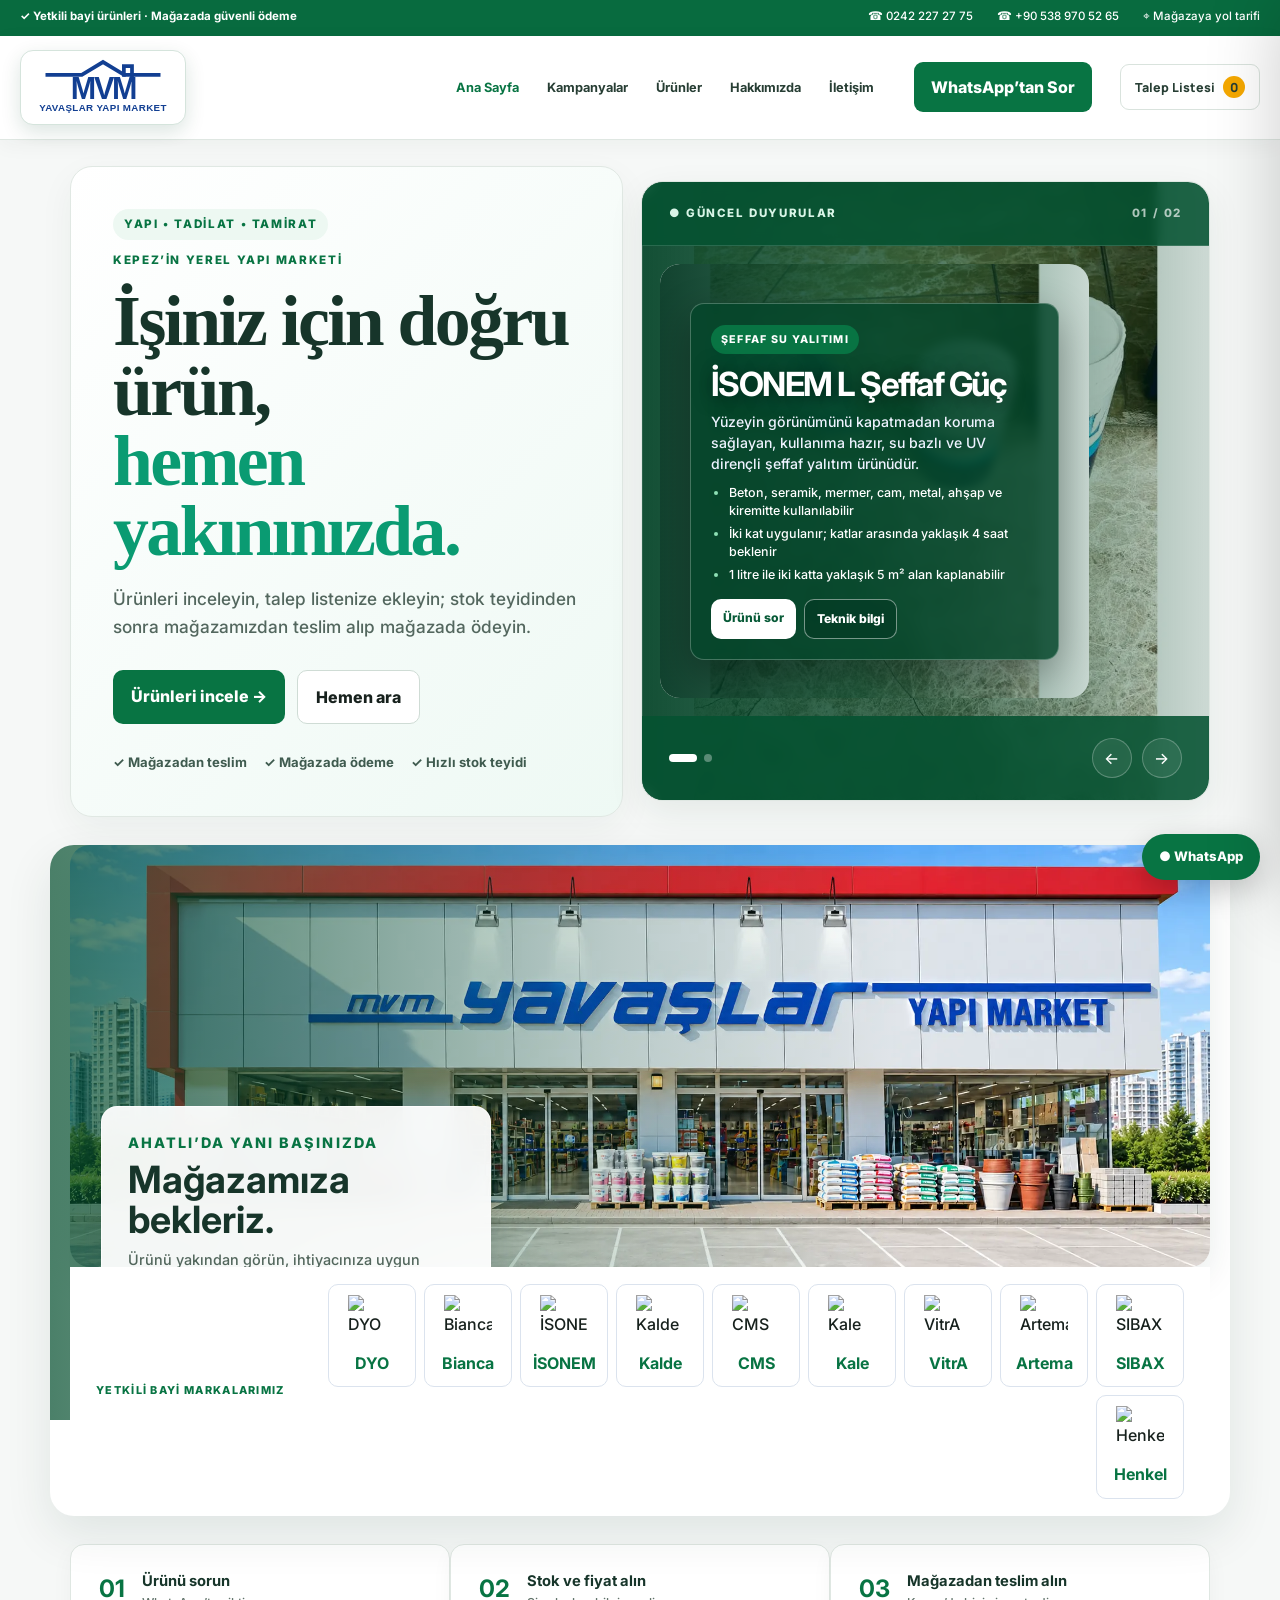
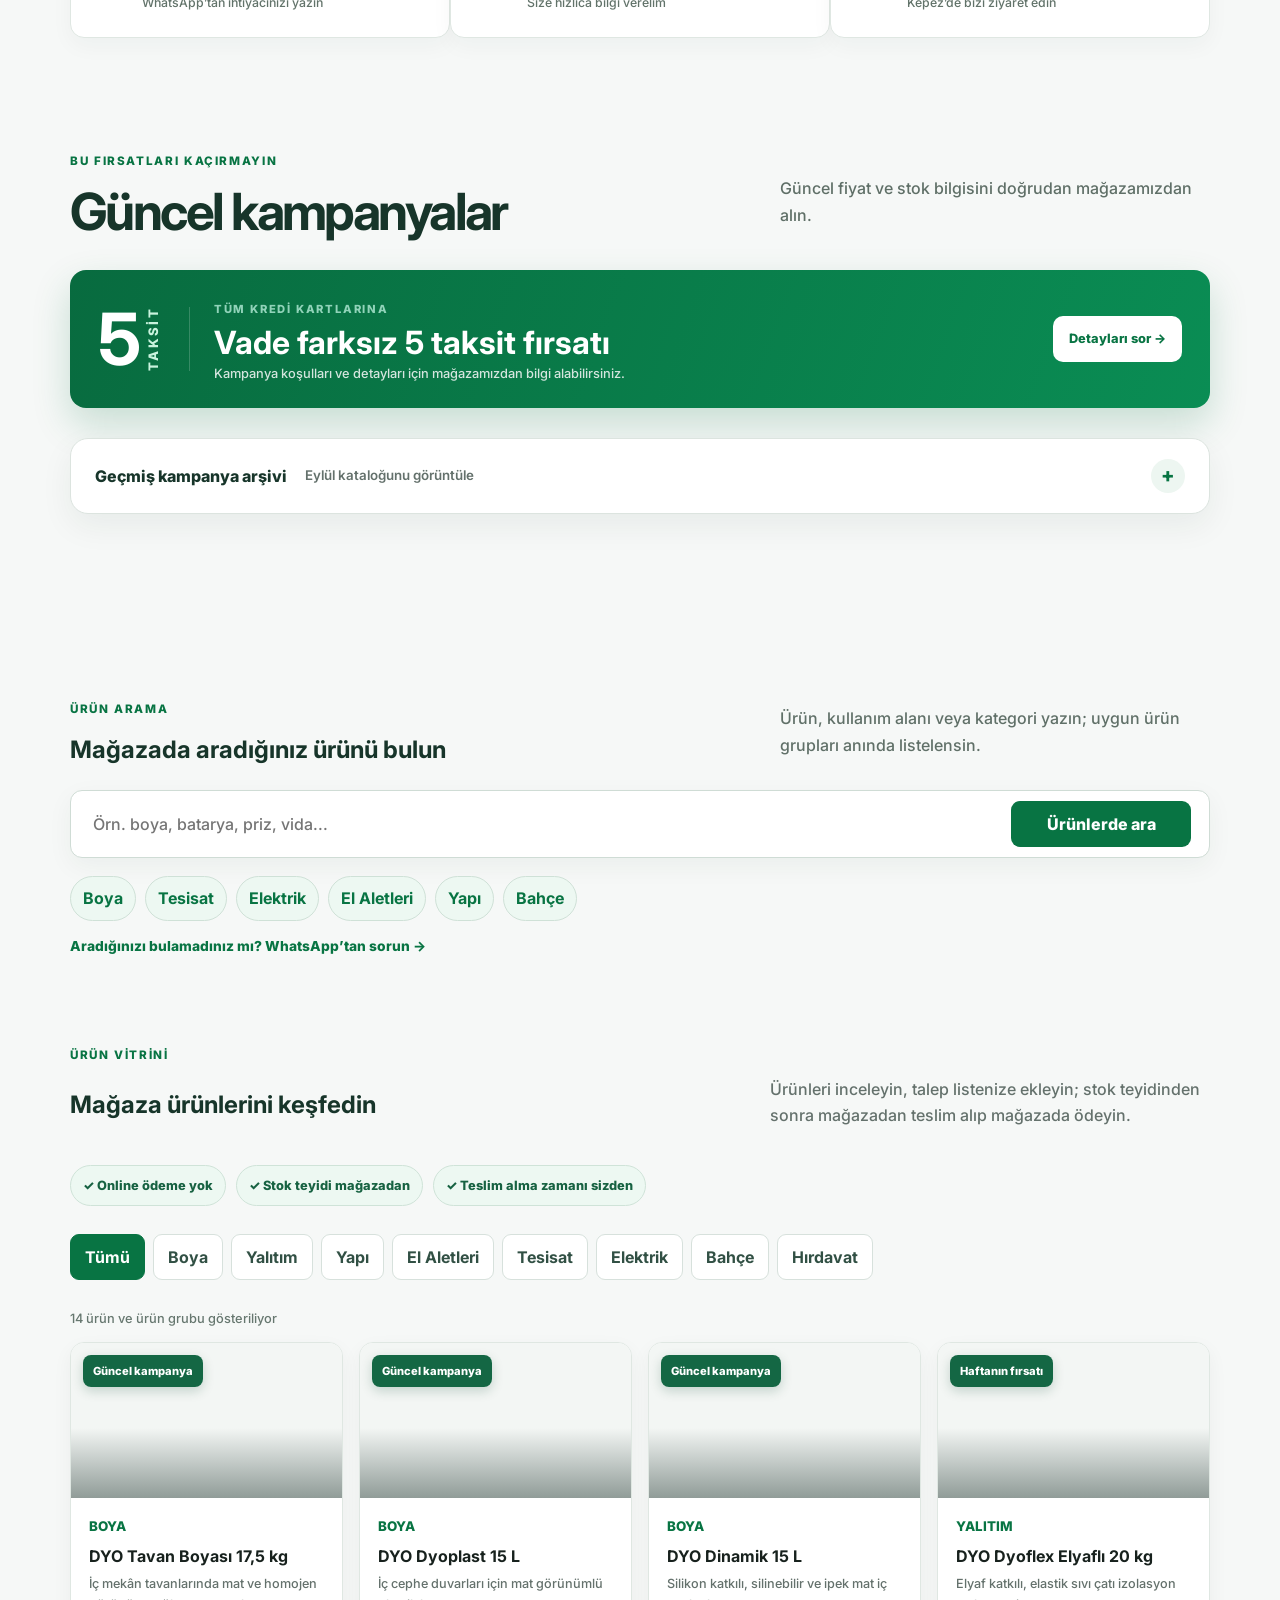
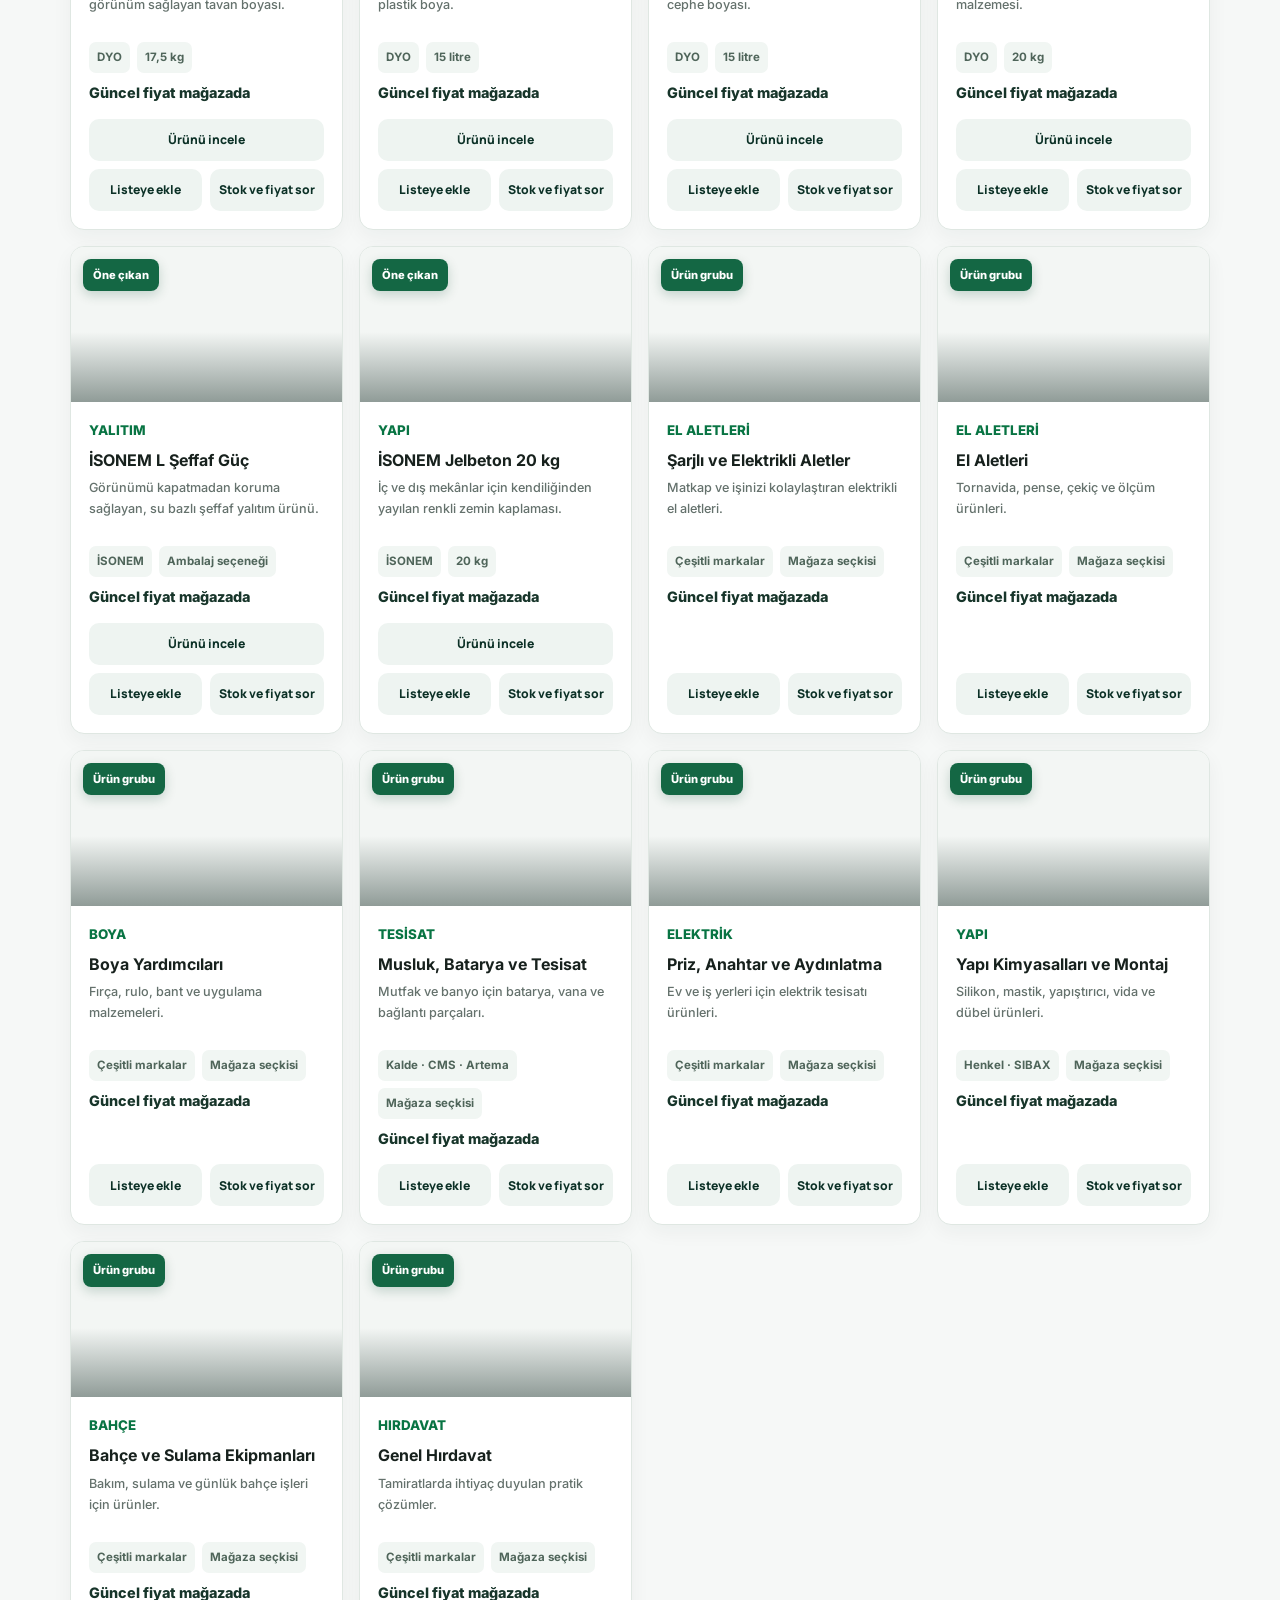
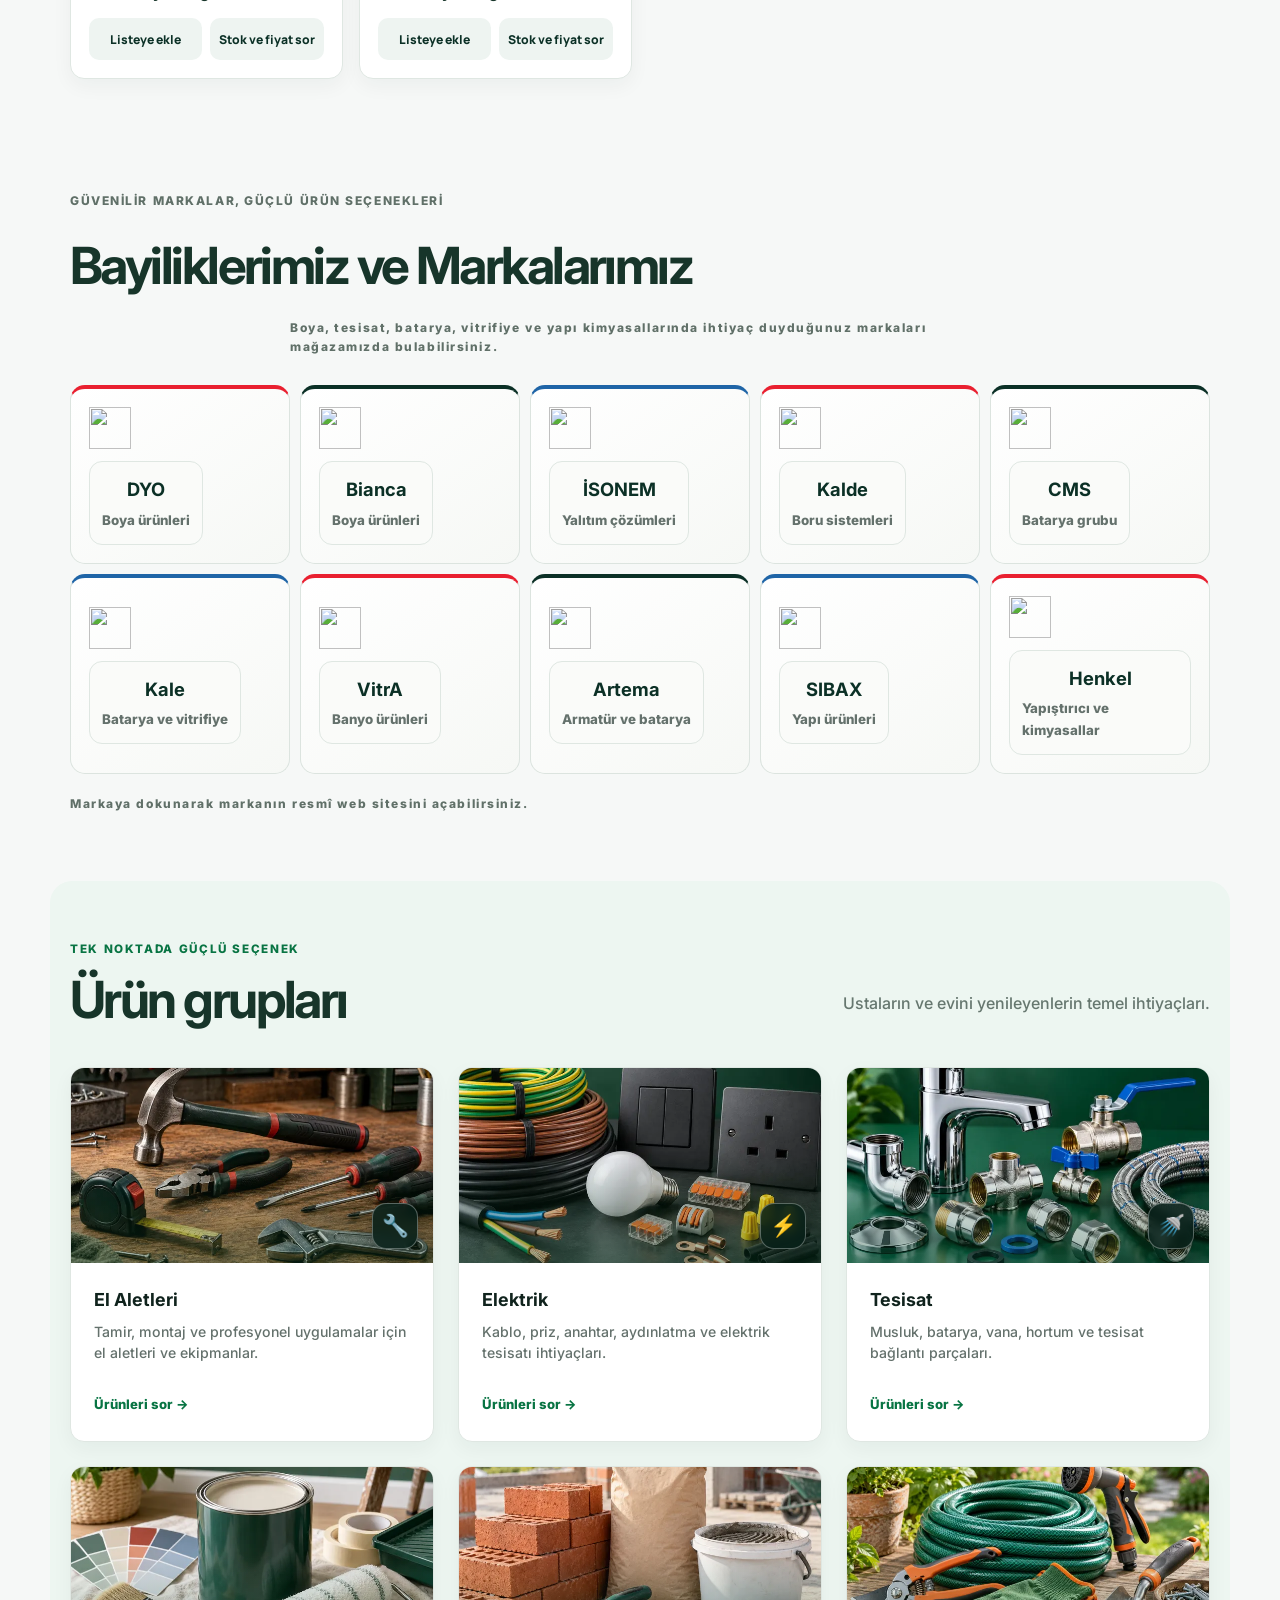
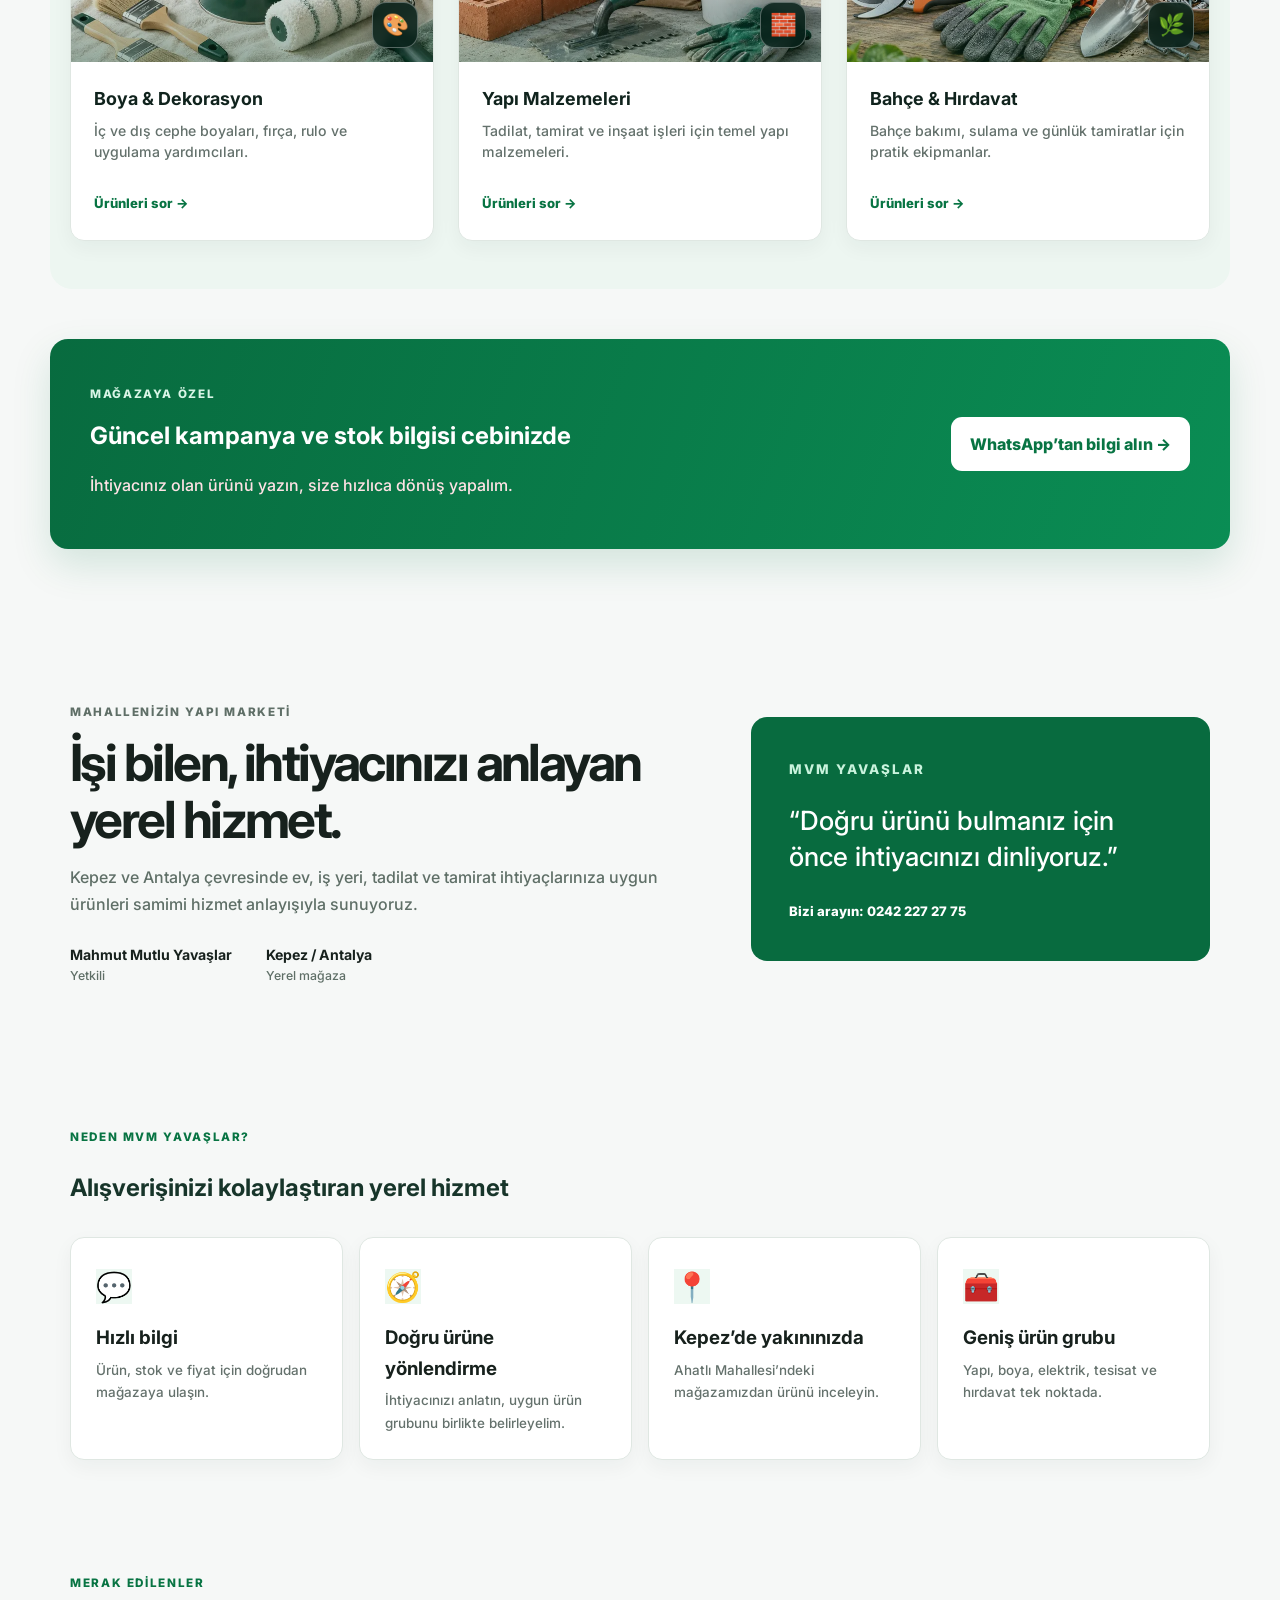
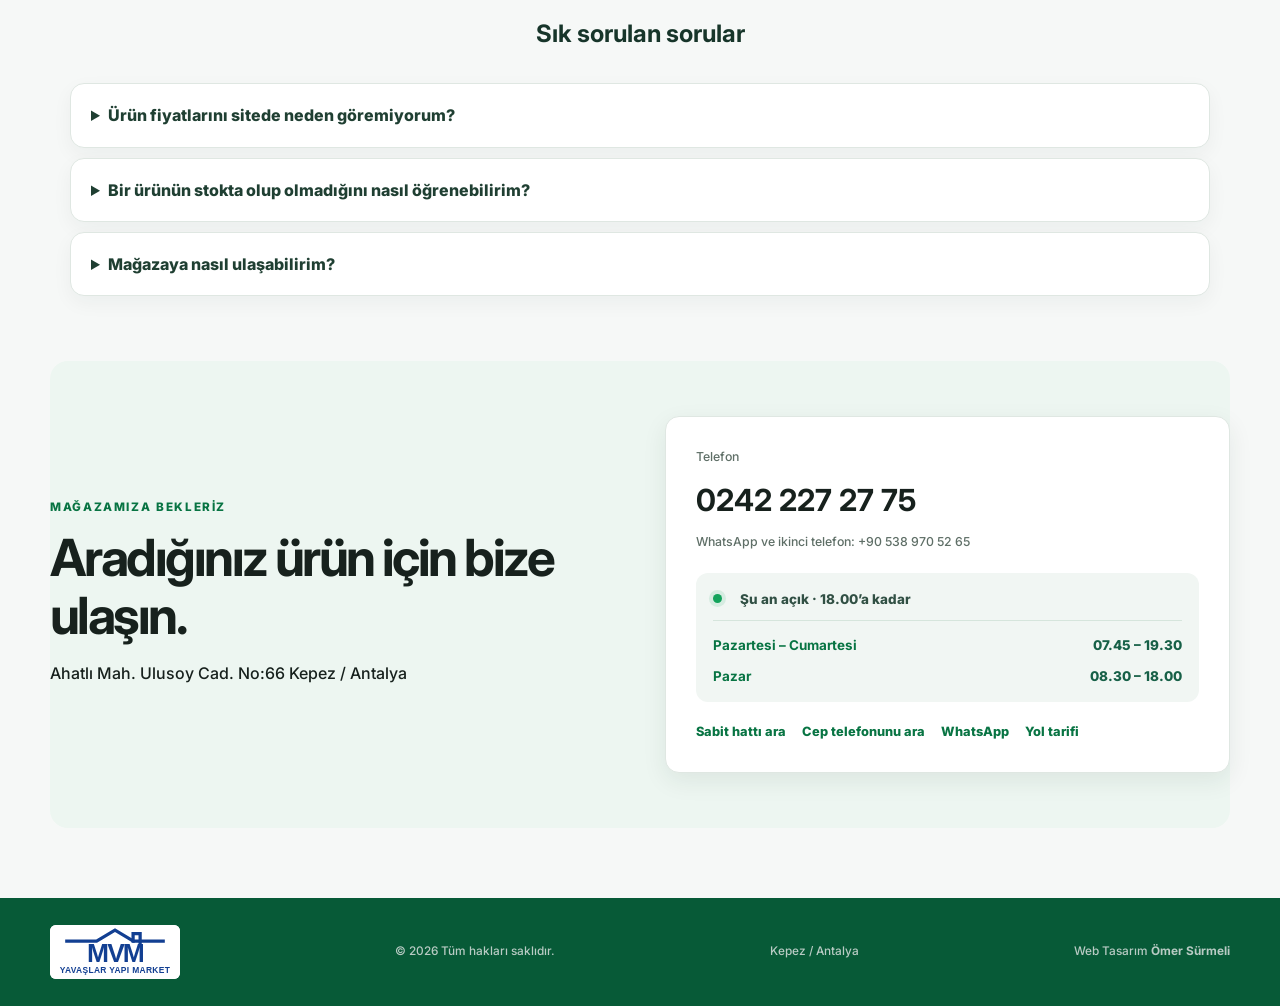
==== index.html @ 80858762 "Logoyu beyaz zemin ve mavi kurumsal renkle yenile" ====
<!doctype html>
<html lang="tr">
<head>
<meta charset="utf-8">
<meta name="viewport" content="width=device-width,initial-scale=1">
<title>MVM Yavaşlar Yapı Market | Kepez Antalya</title>
<meta name="description" content="Kepez ve Ahatlı'da boya, hırdavat, elektrik, tesisat, el aletleri ve yapı malzemeleri. Stok ve fiyat için MVM Yavaşlar Yapı Market'e ulaşın.">
<meta name="robots" content="index,follow,max-image-preview:large">
<meta name="theme-color" content="#0b3026">
<link rel="canonical" href="https://mvmyavaslar.com/">
<link rel="icon" href="assets/mvm-logo-white-blue.svg" type="image/svg+xml">
<meta property="og:type" content="website">
<meta property="og:locale" content="tr_TR">
<meta property="og:site_name" content="MVM Yavaşlar Yapı Market">
<meta property="og:title" content="MVM Yavaşlar Yapı Market | Kepez Antalya">
<meta property="og:description" content="Yapı, tadilat ve tamirat ihtiyaçlarınız için doğru ürün, samimi hizmet ve güncel kampanyalar.">
<meta property="og:url" content="https://mvmyavaslar.com/">
<meta property="og:image" content="https://mvmyavaslar.com/assets/mvm-magaza-cephe.webp">
<meta property="og:image:alt" content="MVM Yavaşlar Yapı Market mağazası">
<meta name="twitter:card" content="summary_large_image">
<meta name="geo.region" content="TR-07">
<meta name="geo.placename" content="Kepez, Antalya">
<link rel="preconnect" href="https://fonts.googleapis.com">
<link rel="preconnect" href="https://fonts.gstatic.com" crossorigin>
<link href="https://fonts.googleapis.com/css2?family=Inter:wght@400;500;600;700;800&family=Manrope:wght@400;500;600;700;800&display=swap" rel="stylesheet">
<link rel="stylesheet" href="style.css?v=20261024-3">
<link rel="stylesheet" href="product-store.css?v=20260909-2">
<link rel="stylesheet" href="store-enhancements.css?v=20260909-4">
<link rel="stylesheet" href="brand-enhancements.css?v=20260909-4">
<link rel="stylesheet" href="site-logo.css?v=20261024-1">
<link rel="stylesheet" href="store-cart.css?v=20260910-1">
<link rel="stylesheet" href="theme-market-green.css?v=20261024-1">
<script type="application/ld+json">{"@context":"https://schema.org","@type":["HomeAndConstructionBusiness","Store"],"@id":"https://mvmyavaslar.com/#business","name":"MVM Yavaşlar Yapı Market","url":"https://mvmyavaslar.com/","logo":"https://mvmyavaslar.com/assets/mvm-logo-white-blue.svg","image":"https://mvmyavaslar.com/assets/mvm-magaza-cephe.webp","priceRange":"₺₺","telephone":["+902422272775","+905389705265"],"contactPoint":[{"@type":"ContactPoint","telephone":"+902422272775","contactType":"customer service"},{"@type":"ContactPoint","telephone":"+905389705265","contactType":"WhatsApp"}],"address":{"@type":"PostalAddress","streetAddress":"Ahatlı Mah. Ulusoy Cad. No:66","addressLocality":"Kepez","postalCode":"07090","addressRegion":"Antalya","addressCountry":"TR"},"areaServed":{"@type":"City","name":"Antalya"},"hasMap":"https://www.google.com/maps/search/?api=1&query=Ahatl%C4%B1+Mah.+Ulusoy+Cad.+No%3A66+Kepez+Antalya","sameAs":["https://www.facebook.com/mvm.yavaslar/","https://www.instagram.com/mvmyavaslaryapimarket/"],"openingHoursSpecification":[{"@type":"OpeningHoursSpecification","dayOfWeek":["Monday","Tuesday","Wednesday","Thursday","Friday","Saturday"],"opens":"07:45","closes":"19:30"},{"@type":"OpeningHoursSpecification","dayOfWeek":"Sunday","opens":"08:30","closes":"18:00"}]}</script>
</head>
<body>
<a class="skip" href="#icerik">İçeriğe geç</a>
<div class="topbar">
<span>Kepez’in güvenilir yapı marketi</span>
<div>
<a href="tel:+902422272775">☎ 0242 227 27 75</a><a href="tel:+905389705265">☎ +90 538 970 52 65</a>
<a href="https://www.google.com/maps/search/?api=1&amp;query=Ahatl%C4%B1+Mah.+Ulusoy+Cad.+No%3A66+Kepez+Antalya" target="_blank" rel="noopener">⌖ Mağazaya yol tarifi</a>
</div>
</div>
<header>
<a class="brand" href="#anasayfa" aria-label="MVM Yavaşlar ana sayfa">
<img src="assets/mvm-logo-white-blue.svg" alt="MVM Yavaşlar Yapı Market logosu">
<span>
<b>MVM Yavaşlar</b>
<small>YAPI MARKET</small>
</span>
</a>
<button class="menu" aria-expanded="false" aria-controls="nav">Menü</button>
<nav id="nav" aria-label="Ana menü">
<a href="#anasayfa">Ana Sayfa</a>
<a href="#kampanyalar">Kampanyalar</a>
<a href="#urun-vitrini">Ürünler</a>
<a href="#hakkimizda">Hakkımızda</a>
<a href="#iletisim">İletişim</a>
</nav>
<a class="header-cta" href="https://wa.me/905389705265" target="_blank" rel="noopener">WhatsApp’tan Sor</a>
</header>
<main id="icerik">
<section class="hero" id="anasayfa">
<div>
<span class="pill">Yapı • Tadilat • Tamirat</span>
<p class="eyebrow">Kepez’in yerel yapı marketi</p>
<h1>İşiniz için doğru ürün, <em>hemen yakınınızda.</em>
</h1>
<p class="lead">Ürünleri inceleyin, talep listenize ekleyin; stok teyidinden sonra mağazamızdan teslim alıp mağazada ödeyin.</p>
<div class="actions">
<a class="primary" href="#urun-vitrini">Ürünleri incele →</a>
<a class="secondary" href="tel:+902422272775">Hemen ara</a>
</div>
<div class="points">
<span>✓ Mağazadan teslim</span>
<span>✓ Mağazada ödeme</span>
<span>✓ Hızlı stok teyidi</span>
</div>
</div>
<aside class="board" aria-label="Güncel duyurular">
<div class="board-head">
<span>● GÜNCEL DUYURULAR</span>
<span class="counter">01 / 03</span>
</div>
<div class="stage">
<article class="slide announcement-slide active" data-end-date="2026-10-31" style="--slide-bg:url('assets/dyo-boyadikca-kazan-2026-hq.jpg');--bg-pos:62% center">
<div class="campaign-slide-copy">
<span class="tag red">1 EYLÜL – 31 EKİM 2026</span>
<h2>DYO ile Boyadıkça Kazan</h2>
<p>12 litre ve üzeri plastik DYO ambalaj kapağınızı mağazamıza getirerek kampanyaya katılın.</p>
<ul class="notice-facts"><li>Her uygun kapak için 50 TL kazanma hakkı</li><li>Kapaktaki şifreyle BMW iX1 çekilişine katılım</li><li>Her 5.000 puana bir çekiliş hakkı</li></ul>
<div class="notice-actions"><a href="https://wa.me/905389705265?text=Merhaba%2C%20DYO%20Boyad%C4%B1k%C3%A7a%20Kazan%20kampanyas%C4%B1%20hakk%C4%B1nda%20bilgi%20almak%20istiyorum." target="_blank" rel="noopener">Kampanyayı sor</a><a class="ghost-action" href="assets/dyo-boyadikca-kazan-2026-hq.jpg" target="_blank" rel="noopener">Afişi büyüt</a></div>
</div>
</article>
<article class="slide announcement-slide" style="--slide-bg:url('assets/isonem-l-seffaf-guc.webp');--bg-pos:center">
<div class="campaign-slide-copy">
<span class="tag blue">ŞEFFAF SU YALITIMI</span>
<h2>İSONEM L Şeffaf Güç</h2>
<p>Yüzeyin görünümünü kapatmadan koruma sağlayan, kullanıma hazır, su bazlı ve UV dirençli şeffaf yalıtım ürünüdür.</p>
<ul class="notice-facts"><li>Beton, seramik, mermer, cam, metal, ahşap ve kiremitte kullanılabilir</li><li>İki kat uygulanır; katlar arasında yaklaşık 4 saat beklenir</li><li>1 litre ile iki katta yaklaşık 5 m² alan kaplanabilir</li></ul>
<div class="notice-actions"><a href="https://wa.me/905389705265?text=Merhaba%2C%20%C4%B0SONEM%20L%20%C5%9Eeffaf%20G%C3%BC%C3%A7%20hakk%C4%B1nda%20bilgi%20almak%20istiyorum." target="_blank" rel="noopener">Ürünü sor</a><a class="ghost-action" href="https://isonem.com.tr/tum-urunler/su-yalitim-urunleri/l-seffaf-guc" target="_blank" rel="noopener">Teknik bilgi</a></div>
</div>
</article>
<article class="slide announcement-slide" style="--slide-bg:url('assets/isonem-jelbeton.webp');--bg-pos:center">
<div class="campaign-slide-copy">
<span class="tag green">RENKLİ ZEMİN KAPLAMASI</span>
<h2>İSONEM Jelbeton</h2>
<p>İç ve dış mekânlarda kullanılan; kendiliğinden yayılan, UV dayanımlı, çimento esaslı renkli veya beton görünümlü zemin kaplamasıdır.</p>
<ul class="notice-facts"><li>Beton, seramik, mermer ile eski ve yeni zeminlere uygulanabilir</li><li>1–10 mm kalınlıkta; orta ve yoğun yaya trafiğine uygun</li><li>20 kg torba, zemine ve kalınlığa göre yaklaşık 5–10 m² kaplar</li></ul>
<div class="notice-actions"><a href="https://wa.me/905389705265?text=Merhaba%2C%20%C4%B0SONEM%20Jelbeton%20hakk%C4%B1nda%20bilgi%20almak%20istiyorum." target="_blank" rel="noopener">Ürünü sor</a><a class="ghost-action" href="https://isonem.com.tr/tum-urunler/zemin-kaplamalari/jelbeton" target="_blank" rel="noopener">Teknik bilgi</a></div>
</div>
</article>
</div>
<div class="board-foot">
<div class="dots">
<button class="active" aria-label="1. duyuru">
</button>
<button aria-label="2. duyuru">
</button>
<button aria-label="3. duyuru">
</button>
</div>
<div>
<button class="prev" aria-label="Önceki">←</button>
<button class="next" aria-label="Sonraki">→</button>
</div>
</div>
</aside>
</section>
<section class="storefront" aria-labelledby="magaza-baslik">
<img src="assets/mvm-magaza-cephe.webp" alt="MVM Yavaşlar Yapı Market mağazasının dış cephe görünümü" width="2061" height="763" fetchpriority="high">
<div class="storefront-card">
<p class="eyebrow">Ahatlı’da yanı başınızda</p>
<h2 id="magaza-baslik">Mağazamıza bekleriz.</h2>
<p>Ürünü yakından görün, ihtiyacınıza uygun seçeneği birlikte belirleyelim.</p>
<a href="https://www.google.com/maps/search/?api=1&amp;query=Ahatl%C4%B1+Mah.+Ulusoy+Cad.+No%3A66+Kepez+Antalya" target="_blank" rel="noopener">Yol tarifi al →</a>
</div>
<div class="dealer-strip" aria-label="Bayisi olduğumuz markalar">
<span>Yetkili bayi markalarımız</span>
<div><a href="https://www.dyo.com.tr/" target="_blank" rel="noopener" aria-label="DYO resmî web sitesi"><img src="https://www.google.com/s2/favicons?domain=dyo.com.tr&amp;sz=128" alt="DYO logosu" width="48" height="48" loading="lazy"><b>DYO</b></a><a href="https://www.bianca.com.tr/" target="_blank" rel="noopener" aria-label="Bianca resmî web sitesi"><img src="https://www.google.com/s2/favicons?domain=bianca.com.tr&amp;sz=128" alt="Bianca logosu" width="48" height="48" loading="lazy"><b>Bianca</b></a><a href="https://isonem.com.tr/" target="_blank" rel="noopener" aria-label="İSONEM resmî web sitesi"><img src="https://www.google.com/s2/favicons?domain=isonem.com.tr&amp;sz=128" alt="İSONEM logosu" width="48" height="48" loading="lazy"><b>İSONEM</b></a><a href="https://kalde.com/" target="_blank" rel="noopener" aria-label="Kalde resmî web sitesi"><img src="https://www.google.com/s2/favicons?domain=kalde.com&amp;sz=128" alt="Kalde logosu" width="48" height="48" loading="lazy"><b>Kalde</b></a><a href="https://www.curkuslar.com.tr/" target="_blank" rel="noopener" aria-label="CMS resmî web sitesi"><img src="https://www.google.com/s2/favicons?domain=curkuslar.com.tr&amp;sz=128" alt="CMS logosu" width="48" height="48" loading="lazy"><b>CMS</b></a><a href="https://www.kale.com.tr/" target="_blank" rel="noopener" aria-label="Kale resmî web sitesi"><img src="https://www.google.com/s2/favicons?domain=kale.com.tr&amp;sz=128" alt="Kale logosu" width="48" height="48" loading="lazy"><b>Kale</b></a><a href="https://www.vitra.com.tr/" target="_blank" rel="noopener" aria-label="VitrA resmî web sitesi"><img src="https://www.google.com/s2/favicons?domain=vitra.com.tr&amp;sz=128" alt="VitrA logosu" width="48" height="48" loading="lazy"><b>VitrA</b></a><a href="https://www.artema.com.tr/" target="_blank" rel="noopener" aria-label="Artema resmî web sitesi"><img src="https://www.google.com/s2/favicons?domain=artema.com.tr&amp;sz=128" alt="Artema logosu" width="48" height="48" loading="lazy"><b>Artema</b></a><a href="https://www.sibakimya.com.tr/" target="_blank" rel="noopener" aria-label="SIBAX resmî web sitesi"><img src="https://www.google.com/s2/favicons?domain=sibakimya.com.tr&amp;sz=128" alt="SIBAX logosu" width="48" height="48" loading="lazy"><b>SIBAX</b></a><a href="https://www.henkel-adhesives.com/tr/tr.html" target="_blank" rel="noopener" aria-label="Henkel resmî web sitesi"><img src="https://www.google.com/s2/favicons?domain=henkel-adhesives.com&amp;sz=128" alt="Henkel logosu" width="48" height="48" loading="lazy"><b>Henkel</b></a></div>
</div>
</section>
<section class="steps">
<article>
<strong>01</strong>
<span>
<b>Ürünü sorun</b>WhatsApp’tan ihtiyacınızı yazın</span>
</article>
<article>
<strong>02</strong>
<span>
<b>Stok ve fiyat alın</b>Size hızlıca bilgi verelim</span>
</article>
<article>
<strong>03</strong>
<span>
<b>Mağazadan teslim alın</b>Kepez’de bizi ziyaret edin</span>
</article>
</section>
<section class="section" id="kampanyalar">
<div class="heading">
<div>
<p class="eyebrow">Bu fırsatları kaçırmayın</p>
<h2>Güncel kampanyalar</h2>
</div>
<p>Güncel fiyat ve stok bilgisini doğrudan mağazamızdan alın.</p>
</div>
<aside class="installment-offer" aria-label="Vade farksız taksit kampanyası">
<div class="installment-number"><strong>5</strong><span>TAKSİT</span></div>
<div class="installment-copy"><span>TÜM KREDİ KARTLARINA</span><h3>Vade farksız 5 taksit fırsatı</h3><p>Kampanya koşulları ve detayları için mağazamızdan bilgi alabilirsiniz.</p></div>
<a href="https://wa.me/905389705265?text=Merhaba%2C%20vade%20farks%C4%B1z%205%20taksit%20kampanyas%C4%B1%20hakk%C4%B1nda%20bilgi%20almak%20istiyorum." target="_blank" rel="noopener">Detayları sor →</a>
</aside>
<details class="campaign-archive">
<summary><span>Geçmiş kampanya arşivi</span><small>Eylül kataloğunu görüntüle</small></summary>
<div class="campaign-archive-body">
<p class="archive-warning"><strong>Bilgilendirme:</strong> Bu katalogdaki fiyatların geçerlilik süresi sona ermiştir. Güncel fiyat ve stok için mağazamıza ulaşabilirsiniz.</p>
<section class="september-campaigns" aria-labelledby="eylul-kampanyalari-baslik">
<div class="september-campaigns-head">
<div><span>13–30 Eylül · Süresi doldu</span><h3 id="eylul-kampanyalari-baslik">Eylül kampanya arşivi</h3></div>
<p>Afişler geçmiş kampanyaları göstermektedir; fiyatlar güncel değildir.</p>
</div>
<div class="poster-grid">
<a href="assets/eylul-batarya-dus.jpg" target="_blank" rel="noopener"><img src="assets/eylul-batarya-dus.jpg" alt="Eylül batarya ve duş sistemleri kampanyaları" width="1024" height="1280" loading="lazy"><span>Batarya &amp; duş sistemleri</span></a>
<a href="assets/eylul-klozet-lavabo.jpg" target="_blank" rel="noopener"><img src="assets/eylul-klozet-lavabo.jpg" alt="Eylül klozet ve lavabo kampanyaları" width="1024" height="1280" loading="lazy"><span>Klozet &amp; lavabo</span></a>
<a href="assets/eylul-asma-klozet.jpg" target="_blank" rel="noopener"><img src="assets/eylul-asma-klozet.jpg" alt="Eylül asma klozet kampanyaları" width="1024" height="1280" loading="lazy"><span>Asma klozetler</span></a>
<a href="assets/eylul-banyo.jpg" target="_blank" rel="noopener"><img src="assets/eylul-banyo.jpg" alt="Eylül banyo dolabı ve batarya kampanyaları" width="1024" height="1280" loading="lazy"><span>Banyo ürünleri</span></a>
<a href="assets/eylul-beyaz-esya.jpg" target="_blank" rel="noopener"><img src="assets/eylul-beyaz-esya.jpg" alt="Eylül beyaz eşya ve ankastre kampanyaları" width="1024" height="1280" loading="lazy"><span>Beyaz eşya &amp; ankastre</span></a>
<a href="assets/eylul-elektrikli-ev-aletleri.jpg" target="_blank" rel="noopener"><img src="assets/eylul-elektrikli-ev-aletleri.jpg" alt="Eylül elektrikli ev aletleri kampanyaları" width="1024" height="1280" loading="lazy"><span>Elektrikli ev aletleri</span></a>
<a href="assets/eylul-boya.jpg" target="_blank" rel="noopener"><img src="assets/eylul-boya.jpg" alt="Eylül boya kampanyaları" width="1024" height="1280" loading="lazy"><span>Boya ürünleri</span></a>
<a href="assets/eylul-ev-mutfak.jpg" target="_blank" rel="noopener"><img src="assets/eylul-ev-mutfak.jpg" alt="Eylül mutfak ve ev gereçleri kampanyaları" width="1024" height="1280" loading="lazy"><span>Mutfak &amp; ev gereçleri</span></a>
<a href="assets/eylul-ev-bahce.jpg" target="_blank" rel="noopener"><img src="assets/eylul-ev-bahce.jpg" alt="Eylül ev bahçe ve piknik ürünleri kampanyaları" width="1024" height="1280" loading="lazy"><span>Ev, bahçe &amp; piknik</span></a>
<a href="assets/eylul-mobilya.jpg" target="_blank" rel="noopener"><img src="assets/eylul-mobilya.jpg" alt="Eylül masa sandalye ve mobilya kampanyaları" width="1024" height="1280" loading="lazy"><span>Masa, sandalye &amp; mobilya</span></a>
</div>
<p class="poster-note">Katalog arşiv amaçlıdır. Güncel stok ve fiyat bilgisini mağazamızdan teyit ediniz.</p>
</section>
</div>
</details>
</section>
<section class="section categories" id="urunler">
<div class="heading">
<div>
<p class="eyebrow">Tek noktada güçlü seçenek</p>
<h2>Ürün grupları</h2>
</div>
<p>Ustaların ve evini yenileyenlerin temel ihtiyaçları.</p>
</div>
<div class="category-grid">
<article>
<div class="category-image"><img src="assets/kategori-el-aletleri.webp" alt="Çekiç, pense, tornavida ve ölçüm aletlerinden oluşan el aletleri" width="720" height="480" loading="lazy"><span aria-hidden="true">🔧</span></div>
<div class="category-body"><h3>El Aletleri</h3><p>Tamir, montaj ve profesyonel uygulamalar için el aletleri ve ekipmanlar.</p><a href="https://wa.me/905389705265?text=El%20aletleri%20i%C3%A7in%20stok%20ve%20fiyat%20bilgisi%20almak%20istiyorum.">Ürünleri sor →</a></div>
</article>
<article>
<div class="category-image"><img src="assets/kategori-elektrik.webp" alt="Kablo, anahtar, priz ve bağlantı elemanlarından oluşan elektrik ürünleri" width="720" height="480" loading="lazy"><span aria-hidden="true">⚡</span></div>
<div class="category-body"><h3>Elektrik</h3><p>Kablo, priz, anahtar, aydınlatma ve elektrik tesisatı ihtiyaçları.</p><a href="https://wa.me/905389705265?text=Elektrik%20%C3%BCr%C3%BCnleri%20i%C3%A7in%20stok%20ve%20fiyat%20bilgisi%20almak%20istiyorum.">Ürünleri sor →</a></div>
</article>
<article>
<div class="category-image"><img src="assets/kategori-tesisat.webp" alt="Batarya, vana, hortum ve bağlantı parçalarından oluşan tesisat ürünleri" width="720" height="480" loading="lazy"><span aria-hidden="true">🚿</span></div>
<div class="category-body"><h3>Tesisat</h3><p>Musluk, batarya, vana, hortum ve tesisat bağlantı parçaları.</p><a href="https://wa.me/905389705265?text=Tesisat%20%C3%BCr%C3%BCnleri%20i%C3%A7in%20stok%20ve%20fiyat%20bilgisi%20almak%20istiyorum.">Ürünleri sor →</a></div>
</article>
<article>
<div class="category-image"><img src="assets/kategori-boya-dekorasyon.webp" alt="Boya kutusu, fırça, rulo ve renk kartelasından oluşan boya malzemeleri" width="720" height="480" loading="lazy"><span aria-hidden="true">🎨</span></div>
<div class="category-body"><h3>Boya &amp; Dekorasyon</h3><p>İç ve dış cephe boyaları, fırça, rulo ve uygulama yardımcıları.</p><a href="https://wa.me/905389705265?text=Boya%20ve%20dekorasyon%20%C3%BCr%C3%BCnleri%20i%C3%A7in%20bilgi%20almak%20istiyorum.">Ürünleri sor →</a></div>
</article>
<article>
<div class="category-image"><img src="assets/kategori-yapi-malzemeleri.webp" alt="Tuğla, harç, mala ve yapı uygulama malzemeleri" width="720" height="480" loading="lazy"><span aria-hidden="true">🧱</span></div>
<div class="category-body"><h3>Yapı Malzemeleri</h3><p>Tadilat, tamirat ve inşaat işleri için temel yapı malzemeleri.</p><a href="https://wa.me/905389705265?text=Yap%C4%B1%20malzemeleri%20i%C3%A7in%20stok%20ve%20fiyat%20bilgisi%20almak%20istiyorum.">Ürünleri sor →</a></div>
</article>
<article>
<div class="category-image"><img src="assets/kategori-bahce-hirdavat.webp" alt="Bahçe hortumu, budama makası, eldiven ve bahçe el aletleri" width="720" height="480" loading="lazy"><span aria-hidden="true">🌿</span></div>
<div class="category-body"><h3>Bahçe &amp; Hırdavat</h3><p>Bahçe bakımı, sulama ve günlük tamiratlar için pratik ekipmanlar.</p><a href="https://wa.me/905389705265?text=Bah%C3%A7e%20ve%20h%C4%B1rdavat%20%C3%BCr%C3%BCnleri%20i%C3%A7in%20bilgi%20almak%20istiyorum.">Ürünleri sor →</a></div>
</article>
</div>
</section>
<section class="section about" id="hakkimizda">
<div>
<p class="eyebrow">Mahallenizin yapı marketi</p>
<h2>İşi bilen, ihtiyacınızı anlayan yerel hizmet.</h2>
<p>Kepez ve Antalya çevresinde ev, iş yeri, tadilat ve tamirat ihtiyaçlarınıza uygun ürünleri samimi hizmet anlayışıyla sunuyoruz.</p>
<div class="meta">
<span>
<b>Mahmut Mutlu Yavaşlar</b>Yetkili</span>
<span>
<b>Kepez / Antalya</b>Yerel mağaza</span>
</div>
</div>
<aside>
<small>MVM YAVAŞLAR</small>
<blockquote>“Doğru ürünü bulmanız için önce ihtiyacınızı dinliyoruz.”</blockquote>
<a href="tel:+902422272775">Bizi arayın: 0242 227 27 75</a>
</aside>
</section>
<section class="contact" id="iletisim">
<div>
<p class="eyebrow">Mağazamıza bekleriz</p>
<h2>Aradığınız ürün için bize ulaşın.</h2>
<p>Ahatlı Mah. Ulusoy Cad. No:66 Kepez / Antalya</p>
</div>
<div class="contact-card">
<span>Telefon</span>
<strong>0242 227 27 75</strong>
<span>WhatsApp ve ikinci telefon: +90 538 970 52 65</span>
<div class="business-hours" aria-label="Çalışma saatleri">
<p id="store-status" class="store-status">Çalışma durumu hesaplanıyor…</p>
<p><b>Pazartesi – Cumartesi</b><span>07.45 – 19.30</span></p>
<p><b>Pazar</b><span>08.30 – 18.00</span></p>
</div>
<div>
<a href="tel:+902422272775">Sabit hattı ara</a>
<a href="tel:+905389705265">Cep telefonunu ara</a>
<a href="https://wa.me/905389705265">WhatsApp</a>
<a href="https://www.google.com/maps/search/?api=1&amp;query=Ahatl%C4%B1+Mah.+Ulusoy+Cad.+No%3A66+Kepez+Antalya">Yol tarifi</a>
</div>
</div>
</section>
</main>
<footer>
<a class="footer-brand" href="#anasayfa" aria-label="MVM Yavaşlar ana sayfa">
<img src="assets/mvm-logo-white-blue.svg" alt="MVM Yavaşlar Yapı Market logosu">
<span>MVM Yavaşlar Yapı Market</span>
</a>
<p>© <span id="year">
</span> Tüm hakları saklıdır.</p>
<p>Kepez / Antalya</p>
<p>Web Tasarım <b>Ömer Sürmeli</b>
</p>
</footer>
<a class="floating" href="https://wa.me/905389705265" aria-label="WhatsApp ile iletişim">● WhatsApp</a>
<script src="script.js?v=20261024-4" defer>
</script>
</body>
</html>
---- style.css ----
:root{--g:#0b3026;--g2:#176047;--r:#e92030;--ink:#10231d;--muted:#64716c;--cream:#f5f3ed;--line:#dce4df;--shadow:0 18px 48px #0b302619}
.storefront{position:relative;isolation:isolate;margin-bottom:25px;overflow:hidden;border-radius:24px;background:#dfe7ea;box-shadow:var(--shadow)}
.storefront>img{width:100%;height:auto;aspect-ratio:2061/763;object-fit:cover}
.storefront:after{content:"";position:absolute;inset:0 0 96px;z-index:1;background:linear-gradient(90deg,#06183bbf 0%,#071b3566 28%,transparent 58%);pointer-events:none}
.storefront-card{position:absolute;left:clamp(22px,4vw,52px);bottom:clamp(116px,11vw,140px);z-index:2;width:min(390px,calc(100% - 44px));padding:24px 26px;border:1px solid #ffffff35;border-radius:18px;background:#071d55de;color:#fff;backdrop-filter:blur(9px)}
.storefront-card .eyebrow{margin:0;color:#ff8390}
.storefront-card h2{margin:5px 0 7px;font-size:clamp(1.5rem,3vw,2.35rem);line-height:1.08}
.storefront-card p{margin:0 0 14px;color:#e1e8f7;font-size:.9rem}
.storefront-card a{display:inline-flex;padding:10px 14px;border-radius:9px;background:#fff;color:#0b2c70;font-size:.8rem;font-weight:800}
.dealer-strip{position:relative;z-index:3;display:grid;grid-template-columns:auto 1fr;gap:22px;align-items:center;min-height:96px;padding:17px 26px;background:#fff}
.dealer-strip>span{color:var(--r);font-size:.68rem;font-weight:800;letter-spacing:.12em;text-transform:uppercase;white-space:nowrap}
.dealer-strip>div{display:flex;flex-wrap:wrap;gap:8px;justify-content:flex-end}
.dealer-strip a{display:inline-flex;min-width:88px;flex-direction:column;align-items:center;justify-content:center;gap:7px;padding:10px 8px;border:1px solid #dbe3ee;border-radius:10px;background:#fff;transition:transform .2s,box-shadow .2s}
.dealer-strip a:hover,.dealer-strip a:focus-visible{transform:translateY(-2px);box-shadow:0 7px 18px #16469b20;outline:2px solid #16469b;outline-offset:2px}
.dealer-strip img{width:48px;height:48px;object-fit:contain}\n.dealer-strip b{color:#16469b;font-size:.78rem;letter-spacing:-.02em}
@media(max-width:600px){.storefront{margin-left:-8px;margin-right:-8px;border-radius:18px}.storefront>img{min-height:330px;object-position:center;object-fit:cover}.storefront:after{inset:0 0 190px;background:linear-gradient(0deg,#06183bd9 0%,transparent 75%)}.storefront-card{left:14px;right:14px;bottom:204px;width:auto;padding:18px}.storefront-card p:not(.eyebrow){display:none}.dealer-strip{grid-template-columns:1fr;gap:9px;min-height:190px;padding:14px}.dealer-strip>div{justify-content:flex-start}.dealer-strip b{font-size:.74rem}}
*{box-sizing:border-box}
html{scroll-behavior:smooth}
body{margin:0;color:var(--ink);background:#fff;font:500 16px/1.65 Manrope,system-ui,sans-serif}
a{color:inherit;text-decoration:none}
a:focus-visible,button:focus-visible,input:focus-visible,summary:focus-visible{outline:3px solid #f0c419;outline-offset:3px}
img{display:block;max-width:100%}
button{font:inherit}
.skip{position:fixed;top:-60px;left:10px;z-index:99;padding:9px;background:white}
.skip:focus{top:10px}
.topbar,header,main,footer{padding-left:max(24px,calc((100vw - 1180px)/2));padding-right:max(24px,calc((100vw - 1180px)/2))}
.topbar{display:flex;justify-content:space-between;padding-top:8px;padding-bottom:8px;background:var(--g);color:#d8e8e1;font-size:.78rem}
.topbar div{display:flex;gap:24px}
header{position:sticky;top:0;z-index:20;display:flex;align-items:center;gap:28px;min-height:82px;border-bottom:1px solid var(--line);background:#ffffffed;backdrop-filter:blur(12px)}
.brand{display:flex;align-items:center;gap:11px;margin-right:auto}
.brand img{width:49px}
.brand span{display:grid;line-height:1.1}
.brand small{margin-top:5px;color:var(--r);font-size:.62rem;font-weight:800;letter-spacing:.17em}
nav{display:flex;gap:23px;font-size:.85rem;font-weight:700}
nav a:hover{color:var(--r)}
.header-cta,.primary{padding:12px 17px;border-radius:10px;background:var(--r);color:#fff;font-weight:800}
.menu{display:none;border:0;background:none}
.hero{display:grid;grid-template-columns:1fr 1.03fr;gap:58px;align-items:center;padding-top:70px;padding-bottom:65px}
.pill,.eyebrow{color:var(--r);font-size:.73rem;font-weight:800;letter-spacing:.14em;text-transform:uppercase}
.pill{display:inline-block;padding:6px 11px;border-radius:999px;background:#fcebed}
.hero h1{margin:15px 0 18px;font-size:clamp(2.7rem,5.6vw,5.35rem);line-height:.98;letter-spacing:-.065em}
.hero h1 em{display:block;color:var(--g2);font-style:normal}
.lead{max-width:590px;color:var(--muted);font-size:1.08rem}
.actions{display:flex;gap:12px;margin:28px 0}
.actions a{display:inline-flex;padding:13px 18px;border-radius:10px;font-weight:800}
.secondary{border:1px solid var(--line)}
.points{display:flex;gap:17px;color:var(--g2);font-size:.82rem;font-weight:700}
.board{position:relative;display:flex;flex-direction:column;min-height:440px;overflow:hidden;border-radius:28px;background:radial-gradient(circle at 105% -10%,#e92030 0,transparent 36%),linear-gradient(145deg,#071d55,#123783 60%,#0c2666);color:#fff;box-shadow:0 28px 65px #081f533b}
.board-head,.board-foot{display:flex;align-items:center;justify-content:space-between;padding:22px 27px}
.board-head{border-bottom:1px solid #ffffff24;color:#ff818b;font-size:.72rem;font-weight:800;letter-spacing:.14em}
.counter{color:#ffffffaa}
.stage{display:grid;flex:1;padding:31px}
.slide{grid-area:1/1;align-self:center;visibility:hidden;opacity:0;transform:translateX(25px);transition:.4s}
.slide.active{visibility:visible;opacity:1;transform:none}
.tag{display:inline-block;padding:6px 10px;border-radius:999px;font-size:.67rem;font-weight:800;letter-spacing:.12em}
.red{background:var(--r)}
.blue{background:#4d86ff}
.green{background:#19ad67}
.slide h2{margin:18px 0 10px;color:#fff;font-size:clamp(1.7rem,3vw,2.5rem);line-height:1.1;letter-spacing:-.045em}
.slide p{color:#d5ddf1}
.slide a{display:inline-block;padding:11px 15px;border-radius:10px;background:#fff;color:#0d2c70;font-weight:800}
.campaign-slide{grid-template-columns:minmax(0,1fr) minmax(130px,42%);gap:22px;align-items:center}
.campaign-slide.active{display:grid}
.campaign-slide h2{font-size:clamp(1.45rem,2.5vw,2.15rem)}
.campaign-slide-copy p{font-size:.88rem;line-height:1.55}
.slide .campaign-poster{display:block;overflow:hidden;padding:0;border:1px solid #ffffff35;border-radius:14px;background:#5f0912;box-shadow:0 16px 34px #0004}
.campaign-poster img{width:100%;max-height:320px;object-fit:contain;image-rendering:auto}
.board-foot button{height:40px;width:40px;margin-left:6px;border:1px solid #ffffff40;border-radius:50%;background:#ffffff14;color:#fff}
.dots{display:flex;gap:7px}
.dots button{width:8px;height:8px;margin:0;padding:0;border:0;background:#ffffff55}
.dots button.active{width:28px;border-radius:10px;background:#fff}
.steps{display:grid;grid-template-columns:repeat(3,1fr);margin-bottom:25px;border-radius:18px;background:var(--g);color:#fff}
.steps article{display:flex;gap:17px;padding:24px 28px}
.steps article+article{border-left:1px solid #ffffff22}
.steps strong{color:#75b9a0;font-size:1.5rem}
.steps span{display:grid;color:#bcd2ca;font-size:.77rem}
.steps b{color:#fff;font-size:.92rem}
.section{padding-top:82px;padding-bottom:82px}
.heading{display:flex;justify-content:space-between;align-items:end;margin-bottom:34px}
.section h2,.contact h2{margin:4px 0;font-size:clamp(2rem,4vw,3.2rem);line-height:1.12;letter-spacing:-.05em}
.heading>p{max-width:430px;color:var(--muted)}
.campaigns,.category-grid{display:grid;grid-template-columns:repeat(3,1fr);gap:20px}
.campaigns>article{overflow:hidden;border:1px solid var(--line);border-radius:22px;background:#fff;box-shadow:var(--shadow)}
.campaign-image{position:relative;display:grid;place-items:center;height:205px;background:linear-gradient(145deg,#e6efeb,#f8f4ed)}
.campaign-image img{width:96px}
.campaign-image span{position:absolute;left:15px;top:15px;padding:6px 9px;border-radius:8px;background:var(--r);color:white;font-size:.66rem;font-weight:800}
.campaigns article>div:last-child{padding:22px}
.campaigns h3{margin:0}
.campaigns p,.category-grid p{color:var(--muted)}
.campaigns a{color:var(--r);font-size:.84rem;font-weight:800}
.september-campaigns{margin:26px 0 34px;padding:26px;border:1px solid var(--line);border-radius:24px;background:linear-gradient(145deg,#111d63,#2739b3);box-shadow:var(--shadow)}
.september-campaigns-head{display:flex;align-items:end;justify-content:space-between;gap:28px;margin-bottom:20px;color:#fff}
.september-campaigns-head span{color:#fff500;font-size:.75rem;font-weight:900;letter-spacing:1.3px;text-transform:uppercase}
.september-campaigns-head h3{margin:3px 0 0;font-size:clamp(1.5rem,3vw,2.2rem)}
.september-campaigns-head p{max-width:440px;margin:0;color:#dfe5ff;font-size:.85rem}
.poster-grid{display:grid;grid-template-columns:repeat(2,minmax(0,1fr));gap:24px}
.poster-grid a{position:relative;overflow:hidden;border:1px solid #ffffff3d;border-radius:18px;background:#111a64;box-shadow:0 12px 28px #0003;transition:transform .2s,box-shadow .2s}
.poster-grid a:hover{transform:translateY(-4px);box-shadow:0 18px 34px #0005}
.poster-grid img{display:block;width:100%;height:auto;aspect-ratio:auto;object-fit:contain;background:#222d8d}
.poster-grid span{display:block;padding:15px 12px;color:#fff;font-size:.9rem;font-weight:800;text-align:center}
.poster-note{margin:17px 0 0;color:#dfe5ff;font-size:.76rem;text-align:center}
.campaign-archive{margin:26px 0 34px;border:1px solid #dce4df;border-radius:18px;background:#fff;box-shadow:0 12px 32px #0b302610}
.campaign-archive>summary{display:flex;align-items:center;justify-content:space-between;gap:18px;padding:20px 24px;cursor:pointer;color:#17352a;font-weight:800;list-style:none}
.campaign-archive>summary::-webkit-details-marker{display:none}
.campaign-archive>summary:after{content:"+";display:grid;place-items:center;width:34px;height:34px;margin-left:auto;border-radius:50%;background:#edf6f1;color:#087443;font-size:1.25rem}
.campaign-archive[open]>summary:after{content:"−"}
.campaign-archive>summary small{color:#64716c;font-weight:600}
.campaign-archive-body{padding:0 20px 20px}
.campaign-archive .september-campaigns{margin:14px 0 0}
.archive-warning{margin:0;padding:14px 16px;border-left:4px solid #e6a500;border-radius:8px;background:#fff8dc;color:#5e4b00;font-size:.84rem}
nav a[aria-current="true"]{color:var(--r)}
.catalog-more{display:block;margin:22px auto 0;padding:13px 22px;border:0;border-radius:11px;background:var(--g);color:#fff;font-weight:800;cursor:pointer}
.catalog-more[hidden]{display:none}
.catalog-more:hover{background:var(--g2)}
.categories{margin-left:calc(max(24px,calc((100vw - 1180px)/2))*-1);margin-right:calc(max(24px,calc((100vw - 1180px)/2))*-1);padding-left:max(24px,calc((100vw - 1180px)/2));padding-right:max(24px,calc((100vw - 1180px)/2));background:var(--cream)}
.category-grid article{padding:27px;border:1px solid #d9dfda;border-radius:18px;background:#fff}
.category-grid i{font-style:normal;font-size:1.7rem}
.category-grid h3{margin:12px 0 4px}
.category-grid p{margin:0;font-size:.88rem}
.about{display:grid;grid-template-columns:1.15fr .85fr;gap:60px;align-items:center}
.about>div>p{color:var(--muted)}
.meta{display:flex;gap:34px;margin-top:26px}
.meta span{display:grid;color:var(--muted);font-size:.77rem}
.meta b{color:var(--ink);font-size:.88rem}
.about aside{padding:38px;border-radius:24px;background:var(--g);color:#fff}
.about aside small{color:#7fc0a8;font-weight:800;letter-spacing:.15em}
.about blockquote{margin:22px 0;font-size:1.65rem;line-height:1.35}
.about aside a{font-size:.82rem;font-weight:800}
.contact{display:grid;grid-template-columns:1fr 1fr;gap:50px;align-items:center;margin-bottom:70px;padding-top:55px;padding-bottom:55px;border-radius:28px;background:#e9f1ed}
.contact-card{display:grid;gap:7px;padding:30px;border-radius:18px;background:#fff}
.contact-card>span{color:var(--muted);font-size:.77rem}
.contact-card>strong{font-size:1.9rem}
.business-hours{display:grid!important;gap:8px!important;margin:14px 0 2px!important;padding:15px 17px;border-radius:12px;background:#f1f6f3;color:var(--ink)!important}
.business-hours p{display:flex;justify-content:space-between;gap:18px;margin:0;font-size:.84rem}
.business-hours span{color:var(--g2);font-weight:800}
.business-hours .store-status{justify-content:flex-start;margin:0 0 5px;padding-bottom:10px;border-bottom:1px solid #d6e5dc;color:#315044;font-weight:800}
.store-status:before{content:"";width:9px;height:9px;flex:0 0 9px;margin-top:6px;border-radius:50%;background:#8a9690;box-shadow:0 0 0 4px #8a96901a}
.store-status.is-open:before{background:#13a35b;box-shadow:0 0 0 4px #13a35b1f}
.store-status.is-closed:before{background:#d7333f;box-shadow:0 0 0 4px #d7333f1f}
.contact-card div{display:flex;gap:16px;margin-top:10px;color:var(--r);font-size:.8rem;font-weight:800}
footer{display:flex;align-items:center;justify-content:space-between;gap:20px;padding-top:27px;padding-bottom:27px;background:#071f18;color:#b9cbc4;font-size:.74rem}
.footer-brand{display:flex;align-items:center;gap:10px;color:#fff}
.footer-brand img{width:35px}
.floating{position:fixed;right:20px;bottom:20px;z-index:15;padding:12px 17px;border-radius:999px;background:#19ad67;color:#fff;font-size:.82rem;font-weight:800;box-shadow:0 10px 30px #0003}
@media(max-width:900px){.header-cta{display:none}
.poster-grid{gap:16px}
.menu{display:block}
nav{position:absolute;left:0;right:0;top:82px;display:none;flex-direction:column;padding:20px 24px;background:#fff;border-bottom:1px solid var(--line)}
nav.open{display:flex}
.hero,.about,.contact{grid-template-columns:1fr}
.hero{gap:35px}
.campaigns{grid-template-columns:1fr 1fr}
.category-grid{grid-template-columns:repeat(2,1fr)}
footer{flex-wrap:wrap}
.topbar>span{display:none}
}
@media(max-width:600px){.topbar{justify-content:center}
.campaign-archive>summary{align-items:flex-start;padding:17px}.campaign-archive>summary small{display:none}.campaign-archive-body{padding:0 10px 10px}
.categories{display:none}
.september-campaigns{margin-inline:-2px;padding:17px;border-radius:18px}.september-campaigns-head{display:block}.september-campaigns-head p{margin-top:9px}.poster-grid{grid-template-columns:1fr;gap:18px}.poster-grid span{padding:13px 10px;font-size:.82rem}
.topbar div a:last-child{display:none}
.hero{padding-top:44px}
.hero h1{font-size:2.75rem}
.points{flex-wrap:wrap}
.board{min-height:620px}
.stage{padding:20px}
.campaign-slide{grid-template-columns:1fr;gap:13px}
.campaign-slide h2{margin:12px 0 8px;font-size:1.3rem}
.campaign-slide-copy p{font-size:.76rem;line-height:1.4}
.campaign-slide-copy>a{padding:8px 10px;font-size:.72rem}
.campaign-poster{justify-self:center;width:min(100%,280px)}
.campaign-poster img{max-height:392px}
.steps,.campaigns,.category-grid{grid-template-columns:1fr}
.steps article+article{border-left:0;border-top:1px solid #ffffff22}
.section{padding-top:58px;padding-bottom:58px}
.heading{display:block}
.meta,.contact-card div{flex-wrap:wrap}
.contact{margin-left:-8px;margin-right:-8px}
footer{display:grid;text-align:center}
.footer-brand{justify-content:center}
.floating{right:12px;bottom:12px}
}
@media(prefers-reduced-motion:reduce){html{scroll-behavior:auto}
.slide{transition:none}
}

/* Canlı vitrin ve yumuşak sayfa hareketleri */
.poster-carousel{position:relative}
.poster-grid.is-carousel{display:flex;gap:22px;overflow-x:auto;scroll-snap-type:x mandatory;scroll-behavior:smooth;scrollbar-width:none;padding:4px 2px 16px}
.poster-grid.is-carousel::-webkit-scrollbar{display:none}
.poster-grid.is-carousel>a{flex:0 0 calc(50% - 11px);scroll-snap-align:start}
.poster-controls{display:flex;align-items:center;justify-content:space-between;gap:16px;margin:14px 2px 0;color:#fff}
.poster-progress{display:flex;flex:1;gap:7px;justify-content:center}
.poster-progress button{width:8px;height:8px;padding:0;border:0;border-radius:999px;background:#ffffff66;transition:width .25s,background .25s}
.poster-progress button.active{width:28px;background:#fff500}
.poster-arrow{display:grid;place-items:center;width:44px;height:44px;border:1px solid #ffffff55;border-radius:50%;background:#ffffff12;color:#fff;cursor:pointer;transition:transform .2s,background .2s}
.poster-arrow:hover,.poster-arrow:focus-visible{transform:scale(1.06);background:#ffffff28;outline:2px solid #fff500;outline-offset:2px}
.reveal{opacity:0;transform:translateY(30px);transition:opacity .7s ease,transform .7s cubic-bezier(.2,.7,.2,1)}
.reveal.is-visible{opacity:1;transform:none}
.product-item,.campaigns>article,.category-grid article,.trust-grid article{transition:transform .25s ease,box-shadow .25s ease,border-color .25s ease}
.product-item:hover,.campaigns>article:hover,.category-grid article:hover,.trust-grid article:hover{transform:translateY(-7px);border-color:#17604766;box-shadow:0 22px 42px #0b302622}
.storefront>img{transition:transform 7s ease}
.storefront:hover>img{transform:scale(1.035)}
@media(max-width:600px){.poster-grid.is-carousel>a{flex-basis:100%}.poster-controls{margin-top:8px}.poster-arrow{width:40px;height:40px}}
@media(prefers-reduced-motion:reduce){.poster-grid.is-carousel{scroll-behavior:auto}.reveal{opacity:1;transform:none;transition:none}.product-item,.campaigns>article,.category-grid article,.trust-grid article,.storefront>img{transition:none}}

/* Görsel arka planlı güncel duyurular */
.board{min-height:560px;background-color:#08152a;background-image:linear-gradient(#06112680,#06112680),var(--board-bg);background-position:center,var(--board-pos,center);background-size:cover;transition:background-image .35s ease}
.board-head,.board-foot{position:relative;z-index:3;background:#061126a6;backdrop-filter:blur(6px)}
.stage{position:relative;padding:18px}
.announcement-slide{position:relative;align-self:stretch;display:flex;align-items:center;overflow:hidden;padding:30px;border-radius:20px}
.announcement-slide:before{content:"";position:absolute;inset:0;background-image:var(--slide-bg);background-position:var(--bg-pos,center);background-size:cover;transform:scale(1.01)}
.announcement-slide:after{content:"";position:absolute;inset:0;background:linear-gradient(90deg,#061126f2 0%,#07162dd9 42%,#07162d70 70%,#07162d26 100%)}
.announcement-slide .campaign-slide-copy{position:relative;z-index:2;width:min(100%,390px);padding:20px;border:1px solid #ffffff28;border-radius:16px;background:#07152cbd;box-shadow:0 14px 40px #0005;backdrop-filter:blur(5px)}
.announcement-slide h2{margin:12px 0 8px;font-size:clamp(1.55rem,2.6vw,2.25rem)}
.announcement-slide p{margin:0 0 10px;color:#eef3ff;font-size:.88rem;line-height:1.5}
.notice-facts{display:grid;gap:6px;margin:10px 0 15px;padding-left:18px;color:#fff;font-size:.78rem;line-height:1.4}
.notice-facts li::marker{color:#ff7380}
.notice-actions{display:flex;flex-wrap:wrap;gap:8px}
.slide .notice-actions a{padding:9px 12px;font-size:.76rem}
.slide .notice-actions .ghost-action{border:1px solid #ffffff75;background:#07152c90;color:#fff}
@media(max-width:600px){.board{min-height:660px}.stage{padding:12px}.announcement-slide{align-items:flex-end;padding:12px}.announcement-slide:after{background:linear-gradient(0deg,#061126fa 0%,#07162dcf 48%,#07162d3d 100%)}.announcement-slide .campaign-slide-copy{width:100%;padding:16px}.announcement-slide h2{font-size:1.42rem}.announcement-slide p{font-size:.8rem}.notice-facts{font-size:.75rem}.notice-actions{gap:6px}}


/* Görselli ürün grupları */
.categories{position:relative;overflow:hidden;background:linear-gradient(145deg,#071f18 0%,#0b3026 55%,#15543f 100%);color:#fff}
.categories:before{content:"";position:absolute;inset:0;background:radial-gradient(circle at 8% 5%,#e9203024,transparent 28%),radial-gradient(circle at 92% 92%,#72c39e20,transparent 30%);pointer-events:none}
.categories>.heading,.categories>.category-grid{position:relative;z-index:1}
.categories .heading>p{color:#c7d9d2}
.categories .eyebrow{color:#ff7c87}
.category-grid{gap:24px}
.category-grid article{overflow:hidden;padding:0;border:1px solid #ffffff18;border-radius:22px;background:#fff;box-shadow:0 18px 45px #020d0938;transition:transform .25s ease,box-shadow .25s ease}
.category-grid article:hover{transform:translateY(-7px);box-shadow:0 26px 55px #020d0960}
.category-image{position:relative;height:195px;overflow:hidden;background:#dfe8e3}
.category-image:after{content:"";position:absolute;inset:45% 0 0;background:linear-gradient(transparent,#071f1899)}
.category-image img{width:100%;height:100%;object-fit:cover;transition:transform .45s ease}
.category-grid article:hover .category-image img{transform:scale(1.055)}
.category-image span{position:absolute;right:15px;bottom:14px;z-index:2;display:grid;width:46px;height:46px;place-items:center;border:1px solid #ffffff50;border-radius:14px;background:#071f18d9;font-size:1.35rem;box-shadow:0 8px 20px #0004;backdrop-filter:blur(5px)}
.category-body{padding:22px 23px 24px}
.category-grid .category-body h3{margin:0 0 7px;color:#10231d;font-size:1.12rem}
.category-grid .category-body p{min-height:52px;margin:0 0 17px;color:#64716c;font-size:.88rem;line-height:1.5}
.category-body a{display:inline-flex;align-items:center;color:#d7192b;font-size:.82rem;font-weight:800}
.category-body a:hover{color:#0b5c43}
@media(max-width:900px){.category-image{height:205px}}
@media(max-width:600px){.category-grid{gap:18px}.category-image{height:210px}.category-grid .category-body p{min-height:auto}.category-grid article:hover{transform:none}}


/* Vade farksız taksit kampanyası */
.installment-offer{display:grid;grid-template-columns:auto 1fr auto;gap:24px;align-items:center;margin:-8px 0 30px;padding:24px 28px;border-radius:22px;background:linear-gradient(120deg,#081f18 0%,#0d513d 64%,#e92030 160%);color:#fff;box-shadow:0 20px 48px #0b30262c}
.installment-number{display:flex;align-items:center;gap:8px;padding-right:24px;border-right:1px solid #ffffff30}
.installment-number strong{color:#fff;font-size:4.5rem;line-height:.8;letter-spacing:-.08em}
.installment-number span{display:grid;color:#ff7b87;font-size:.82rem;font-weight:800;letter-spacing:.18em;writing-mode:vertical-rl;transform:rotate(180deg)}
.installment-copy>span{color:#91d3b9;font-size:.7rem;font-weight:800;letter-spacing:.16em}
.installment-copy h3{margin:4px 0 3px;font-size:clamp(1.35rem,2.5vw,2rem);line-height:1.1}
.installment-copy p{margin:0;color:#d4e5de;font-size:.8rem}
.installment-offer>a{padding:12px 16px;border-radius:10px;background:#fff;color:#0b3026;font-size:.8rem;font-weight:800;white-space:nowrap}
.installment-offer>a:hover{background:#ffedf0;color:#b50f1e}
@media(max-width:700px){.installment-offer{grid-template-columns:auto 1fr;gap:17px;padding:20px}.installment-number{padding-right:17px}.installment-number strong{font-size:3.7rem}.installment-offer>a{grid-column:1/-1;text-align:center}.installment-copy p{font-size:.75rem}}
---- product-store.css ----
.board{background-image:linear-gradient(90deg,rgba(4,22,17,.94),rgba(4,22,17,.66) 55%,rgba(4,22,17,.16)),url('assets/store-products-v2.webp');background-size:cover;background-position:center}.board-head,.board-foot,.stage{position:relative;z-index:2}.stage{max-width:82%}.slide h2{text-shadow:0 2px 18px #0008}.campaigns{grid-template-columns:repeat(4,1fr)}.campaign-image{height:255px;background:linear-gradient(145deg,#fff,#eef2ef)}.campaign-image:after{content:"";position:absolute;inset:65% 0 0;background:linear-gradient(transparent,#071f1820);pointer-events:none}.campaign-image img{display:block;width:100%;height:100%;padding:15px;object-fit:contain;transition:transform .35s ease}.campaigns>article:hover .campaign-image img{transform:scale(1.045)}.campaign-image span{z-index:1}.featured-campaign{border-color:#e9203050!important}.featured-campaign .campaign-image span{background:#0b3026}.campaigns>article{transition:transform .25s,box-shadow .25s}.campaigns>article:hover{transform:translateY(-7px);box-shadow:0 25px 60px #0b302626}.store-tools{margin:5px 0 0;padding:64px max(24px,calc((100vw - 1180px)/2));background:var(--g);color:#fff}.tool-head{display:flex;justify-content:space-between;align-items:end;gap:30px;margin-bottom:28px}.store-tools h2{margin:4px 0;color:#fff}.tool-head>p{max-width:430px;color:#bcd2ca}.quick-search{display:grid;grid-template-columns:1fr auto;gap:12px;max-width:850px;padding:10px;border-radius:16px;background:#fff}.quick-search input{min-width:0;padding:13px 14px;border:0;outline:0;font:inherit}.quick-search button{padding:12px 20px;border:0;border-radius:10px;background:var(--r);color:#fff;font-weight:800;cursor:pointer}.quick-chips{display:flex;flex-wrap:wrap;gap:9px;margin-top:18px}.quick-chips button{padding:8px 12px;border:1px solid #ffffff35;border-radius:99px;background:#ffffff0d;color:#fff;cursor:pointer}.brand-showcase{padding:55px max(24px,calc((100vw - 1180px)/2));text-align:center}.brand-showcase>p{color:var(--muted);font-size:.75rem;font-weight:800;letter-spacing:.13em}.brand-row{display:grid;grid-template-columns:repeat(6,1fr);gap:10px;margin-top:22px}.brand-row span{display:grid;place-items:center;min-height:75px;padding:12px;border:1px solid var(--line);border-radius:13px;background:#fafbf9;color:#3d4b46;font-weight:800}.promo-banner{display:grid;grid-template-columns:1.2fr .8fr;gap:30px;align-items:center;margin:0 max(24px,calc((100vw - 1180px)/2)) 70px;padding:35px 40px;border-radius:24px;background:linear-gradient(120deg,#e92030,#ae0d1a);color:#fff;box-shadow:0 22px 55px #e9203030}.promo-banner h2{margin:5px 0;color:#fff}.promo-banner p{color:#ffe2e5}.promo-banner a{justify-self:end;padding:14px 19px;border-radius:11px;background:#fff;color:#a90d1a;font-weight:800}@media(max-width:900px){.campaigns{grid-template-columns:repeat(2,1fr)}.brand-row{grid-template-columns:repeat(3,1fr)}.promo-banner{grid-template-columns:1fr}.promo-banner a{justify-self:start}.stage{max-width:100%}}@media(max-width:600px){.campaigns{grid-template-columns:1fr}.board{background-position:55% center}.tool-head{display:block}.quick-search{grid-template-columns:1fr}.brand-row{grid-template-columns:repeat(2,1fr)}.promo-banner{margin-left:16px;margin-right:16px;padding:28px}.campaign-image{height:220px}}
---- store-enhancements.css ----
.catalog{padding:80px max(24px,calc((100vw - 1180px)/2));background:#f7f8f5}.catalog-head{display:flex;justify-content:space-between;gap:30px;align-items:end}.catalog-head p:last-child{max-width:440px;color:#64716c}.filters{display:flex;flex-wrap:wrap;gap:9px;margin:28px 0}.filters button{padding:9px 14px;border:1px solid #dce4df;border-radius:99px;background:#fff;color:#3f4d48;font-weight:700;cursor:pointer}.filters button.active{border-color:#0b3026;background:#0b3026;color:#fff}.product-grid{display:grid;grid-template-columns:repeat(4,1fr);gap:16px}.product-item{display:flex;flex-direction:column;min-height:300px;overflow:hidden;border:1px solid #dce4df;border-radius:18px;background:#fff;box-shadow:0 9px 28px #0b30260c;transition:.25s}.product-item:hover{transform:translateY(-5px);box-shadow:0 18px 40px #0b30261c}.product-thumb{position:relative;height:155px;overflow:hidden;background:#e4ebe7}.product-thumb:after{content:"";position:absolute;inset:55% 0 0;background:linear-gradient(transparent,#071f186b);pointer-events:none}.product-thumb img{width:100%;height:100%;object-fit:cover;object-position:var(--thumb-pos,center);transition:transform .4s ease}.product-item:hover .product-thumb img{transform:scale(1.06)}.product-copy{display:flex;flex:1;flex-direction:column;padding:18px}.product-copy small{color:#e92030;font-weight:800;text-transform:uppercase}.product-copy h3{margin:5px 0;font-size:1rem}.product-copy p{margin:0 0 14px;color:#64716c;font-size:.79rem}.product-copy button{margin-top:auto;padding:9px;border:0;border-radius:9px;background:#eef4f1;color:#0b3026;font-weight:800;cursor:pointer}.trust-section{padding:76px max(24px,calc((100vw - 1180px)/2));background:#fff}.trust-grid{display:grid;grid-template-columns:repeat(4,1fr);gap:16px;margin-top:30px}.trust-grid article{padding:25px;border:1px solid #dce4df;border-radius:17px}.trust-grid span{font-size:1.8rem}.trust-grid h3{margin:12px 0 5px}.trust-grid p{margin:0;color:#64716c;font-size:.84rem}.faq{padding:75px max(24px,calc((100vw - 900px)/2));background:#f6f4ee}.faq h2{text-align:center}.faq-list{margin-top:30px}.faq details{margin:10px 0;border:1px solid #dce4df;border-radius:14px;background:#fff}.faq summary{padding:18px 20px;font-weight:800;cursor:pointer}.faq details p{padding:0 20px 18px;margin:0;color:#64716c}.mobile-actions{display:none}.result-count{color:#64716c;font-size:.8rem}@media(max-width:900px){.product-grid,.trust-grid{grid-template-columns:repeat(2,1fr)}.catalog-head{display:block}}@media(max-width:600px){.product-grid{grid-template-columns:1fr 1fr;gap:10px}.product-item{min-height:245px}.product-copy{padding:14px}.trust-grid{grid-template-columns:1fr}.mobile-actions{position:fixed;left:10px;right:10px;bottom:10px;z-index:45;display:grid;grid-template-columns:1fr 1fr;gap:8px;padding:8px;border-radius:15px;background:#fff;box-shadow:0 10px 35px #0004}.mobile-actions a{padding:11px;border-radius:10px;text-align:center;font-size:.8rem;font-weight:800}.mobile-actions a:first-child{background:#0b3026;color:#fff}.mobile-actions a:last-child{background:#19ad67;color:#fff}.floating{display:none}}
---- brand-enhancements.css ----
.brand-showcase h2{margin:5px 0;font-size:clamp(2rem,4vw,3.2rem);letter-spacing:-.05em}.brand-intro{max-width:700px;margin:10px auto 28px;color:#64716c}.brand-showcase .brand-row{grid-template-columns:repeat(5,1fr)}.brand-showcase .brand-row a{display:flex;min-height:105px;flex-direction:column;align-items:flex-start;justify-content:center;padding:18px;border:1px solid #dce4df;border-top:4px solid #e92030;border-radius:15px;background:linear-gradient(145deg,#fff,#f6f8f5);text-align:left;transition:.25s}.brand-showcase .brand-row a:hover{transform:translateY(-5px);border-color:#0b3026;box-shadow:0 16px 35px #0b302619}.brand-showcase .brand-row b{color:#0b3026;font-size:1.15rem}.brand-showcase .brand-row small{margin-top:3px;color:#64716c}.brand-showcase .brand-row a:nth-child(3n+2){border-top-color:#0b3026}.brand-showcase .brand-row a:nth-child(3n){border-top-color:#1f65a7}.brand-note{margin-top:20px;color:#64716c;font-size:.8rem}@media(max-width:900px){.brand-showcase .brand-row{grid-template-columns:repeat(3,1fr)}}@media(max-width:600px){.brand-showcase .brand-row{grid-template-columns:repeat(2,1fr)}.brand-showcase .brand-row a{min-height:95px}}
---- site-logo.css ----
.brand{gap:14px}.brand>img{width:150px;height:auto;aspect-ratio:1200/500;object-fit:contain;border-radius:7px;background:#fff}.brand>span{display:none}.footer-brand img{width:130px;height:auto;border-radius:6px;background:#fff}.footer-brand span{display:none}.campaign-image img[src*="mvm-logo-white-blue"]{display:none}@media(max-width:600px){.brand>img{width:116px}header{min-height:72px}nav{top:72px}.footer-brand img{width:115px}}
---- store-cart.css ----
.cart-trigger{display:inline-flex;align-items:center;gap:8px;padding:11px 14px;border:0;border-radius:10px;background:#0b3026;color:#fff;font:800 .78rem Manrope,sans-serif;cursor:pointer}.cart-trigger span{display:grid;min-width:22px;height:22px;place-items:center;padding:0 5px;border-radius:99px;background:#e92030}.product-actions{display:grid;grid-template-columns:1fr auto;gap:8px;margin-top:auto}.product-actions button{min-height:42px;border-radius:10px;font:800 .76rem Manrope,sans-serif;cursor:pointer}.add-cart{border:0;background:#0b3026;color:#fff}.ask-product{border:1px solid #d7dfda;background:#fff;color:#0b3026}.cart-backdrop{position:fixed;inset:0;z-index:998;background:#06110dc2;backdrop-filter:blur(3px)}.cart-drawer{position:fixed;top:0;right:0;z-index:999;display:flex;flex-direction:column;width:min(100%,480px);height:100dvh;padding:24px;background:#fff;box-shadow:-24px 0 70px #0003;transform:translateX(105%);transition:transform .3s ease;overflow:auto}.cart-drawer.open{transform:none}.cart-top{display:flex;justify-content:space-between;gap:20px;align-items:start;padding-bottom:18px;border-bottom:1px solid #e1e7e3}.cart-top small{color:#d7192b;font-weight:800;letter-spacing:.12em}.cart-top h2{margin:5px 0 0;font-size:1.55rem}.cart-close{width:40px;height:40px;border:0;border-radius:99px;background:#eef2ef;color:#10231d;font-size:1.7rem;cursor:pointer}.cart-info{margin:18px 0;padding:14px;border-radius:12px;background:#eef8f3;color:#234b3d;font-size:.8rem;line-height:1.5}.cart-items{display:grid;gap:10px}.cart-items article{display:grid;grid-template-columns:1fr auto;gap:8px 16px;padding:15px;border:1px solid #e0e7e2;border-radius:13px}.cart-items strong,.cart-items small{display:block}.cart-items small{margin-top:4px;color:#758079;font-size:.68rem}.qty{display:flex;align-items:center;gap:9px}.qty button{width:29px;height:29px;border:1px solid #d7dfda;border-radius:8px;background:#fff;cursor:pointer}.remove-item{grid-column:1/-1;justify-self:start;padding:0;border:0;background:none;color:#c61b29;font-size:.7rem;cursor:pointer}.cart-empty{padding:42px 20px;text-align:center}.cart-empty p{color:#6d7973}.cart-empty a{display:inline-flex;padding:10px 14px;border-radius:9px;background:#0b3026;color:#fff;font-weight:800}.pickup-form{display:grid;gap:13px;margin-top:22px;padding-top:20px;border-top:1px solid #e1e7e3}.pickup-form h3{margin:0}.pickup-form label{display:grid;gap:6px;color:#31413b;font-size:.76rem;font-weight:800}.pickup-form input,.pickup-form select,.pickup-form textarea{width:100%;padding:11px;border:1px solid #ced8d2;border-radius:9px;background:#fff;font:inherit}.reserve-button{padding:14px;border:0;border-radius:11px;background:#159447;color:#fff;font-weight:800;cursor:pointer}.payment-note{margin:0;color:#68756f;font-size:.68rem;line-height:1.5;text-align:center}.cart-open{overflow:hidden}@keyframes cartPop{50%{transform:scale(1.12)}}.cart-pop{animation:cartPop .28s ease}@media(max-width:1000px){header .header-cta{display:none}}@media(max-width:700px){.cart-trigger{margin-left:auto;padding:10px}.cart-drawer{padding:18px}.product-actions{grid-template-columns:1fr 1fr}}
---- theme-market-green.css ----
:root{--g:#087443;--r:#087443;--ink:#17211d;--muted:#5f6f67;--line:#dfe7e2;--paper:#fff;--soft:#f6f8f7;--mint:#edf8f2}
html{scroll-padding-top:132px}body{background:#f6f8f7;color:#17211d;font-family:Inter,Manrope,-apple-system,BlinkMacSystemFont,"Segoe UI",sans-serif}
.topbar{min-height:36px;padding:7px max(20px,calc((100vw - 1290px)/2));background:#086b3f;color:#fff;font-size:.72rem}.topbar:before{content:"✓ Yetkili bayi ürünleri   ·   Mağazada güvenli ödeme";font-weight:700}.topbar>span{display:none}.topbar a{color:#fff}
header{position:sticky;top:0;z-index:50;min-height:88px;padding:14px max(20px,calc((100vw - 1290px)/2));border-bottom:1px solid #dfe7e2;background:#fff;box-shadow:0 5px 20px #1734280b}
.brand img{width:78px;height:58px;object-fit:contain}.brand b{color:#103b5a;font-size:1.22rem}.brand small{color:#087443;letter-spacing:.16em}
nav{gap:4px}nav a{padding:10px 12px;border-radius:9px;color:#273e34;font-size:.8rem;font-weight:700}nav a:hover{background:#edf8f2;color:#087443}.header-cta{background:#087443;border-radius:9px}.cart-trigger{background:#fff!important;color:#273e34!important;border:1px solid #d9e3dd!important;border-radius:9px!important}.cart-trigger span{background:#f5a800}
.hero{max-width:1330px;margin:26px auto 0;padding:0 20px;gap:18px;background:transparent}.hero>div{padding:42px;border:1px solid #e0e8e3;border-radius:22px;background:linear-gradient(135deg,#fff 0%,#eef9f4 100%);box-shadow:0 12px 35px #143c2c0d}.pill{background:#eaf7f0;color:#087443}.eyebrow{color:#087443}.hero h1{color:#17352a;font-family:Georgia,"Times New Roman",serif;letter-spacing:-.035em}.hero h1 em{color:#0a9b72}.lead{color:#53675e}.primary{background:#087443;border-radius:9px}.secondary{border-color:#cfdcd5;border-radius:9px;background:#fff}.points span{color:#3f5b4f}
.board{border:1px solid #dfe7e2;border-radius:22px!important;box-shadow:0 12px 35px #143c2c14}.board-head,.board-foot{background:#075f3ad9}.announcement-slide .campaign-slide-copy{border-radius:14px;background:#063e2fc7}
.storefront{max-width:1290px;margin:28px auto;padding:0 20px}.storefront>img{border-radius:20px;box-shadow:0 12px 35px #15382a18}.storefront-card{border-radius:16px}.dealer-strip{border-radius:0 0 18px 18px}
.steps{max-width:1290px;margin:20px auto;padding:0 20px;background:transparent}.steps article{border:1px solid #dfe7e2;background:#fff;border-radius:14px;box-shadow:0 8px 22px #1734280a}.steps strong{color:#087443}
.section,.catalog,.brand-showcase,.trust-section,.faq{max-width:1330px;margin-inline:auto;padding-left:20px!important;padding-right:20px!important;background:transparent!important}.heading h2,.catalog h2,.brand-showcase h2,.trust-section h2,.faq h2{color:#17352a}
.installment-offer{background:linear-gradient(110deg,#086b3f,#0a8d54);border-radius:16px}.installment-number span{color:#c6f3dc}.installment-offer>a{color:#087443}
.campaigns>article,.product-item,.category-grid article,.trust-grid article,.faq details{border:1px solid #dfe7e2!important;border-radius:14px!important;background:#fff!important;box-shadow:0 7px 20px #1734280c!important}.campaigns>article:hover,.product-item:hover,.category-grid article:hover{transform:translateY(-4px)!important;box-shadow:0 15px 34px #17342818!important}
.campaign-image,.product-thumb,.category-image{background:#f3f6f4!important}.campaign-image span{background:#087443!important}.featured-campaign{border-color:#8dcbae!important}
.store-tools{max-width:1290px;margin:24px auto 0;padding:34px 20px;background:transparent;color:#17211d}.tool-head{margin-bottom:16px}.store-tools h2{color:#17352a}.tool-head>p{color:#607068}.quick-search{max-width:none;border:1px solid #cfdcd5;border-radius:12px;box-shadow:0 8px 26px #1734280d}.quick-search input{font-size:1rem}.quick-search button{min-width:180px;background:#087443;border-radius:9px}.quick-chips button{border-color:#cfe1d7;background:#edf8f2;color:#087443;font-weight:700}
.catalog{padding-top:42px!important;padding-bottom:52px!important}.filters{gap:8px}.filters button{border:1px solid #d7e1dc;border-radius:9px;background:#fff;color:#315044}.filters button.active{border-color:#087443;background:#087443;color:#fff}.product-grid{gap:16px}.product-item{overflow:hidden}.product-copy small{color:#087443}.add-cart{background:#087443}.ask-product{color:#087443}.result-count{color:#66776f}
.categories{max-width:1290px;margin:0 auto 50px;padding:48px 20px!important;border-radius:22px;background:#edf6f1!important;color:#17211d}.categories:before{display:none}.categories .heading>p{color:#66776f}.category-image:after{background:linear-gradient(transparent,#0a422766)}.category-body a{color:#087443}
.brand-showcase{padding-top:48px!important;padding-bottom:55px!important;text-align:left}.brand-row{grid-template-columns:repeat(5,1fr)}.brand-row a{min-height:88px;border:1px solid #dfe7e2;border-radius:12px;background:#fff}.brand-row a:hover{border-color:#8fcab0;box-shadow:0 10px 25px #17342813}
.promo-banner{max-width:1250px;margin:0 auto 60px;border-radius:18px;background:linear-gradient(110deg,#086b3f,#0a8d54);box-shadow:0 16px 38px #08744325}.promo-banner a{color:#087443}
.trust-section,.faq{padding-top:48px!important;padding-bottom:55px!important}.trust-grid article span{background:#edf8f2}.faq summary{color:#1f3f32}
.cart-drawer{border-left:1px solid #dfe7e2}.cart-info{background:#edf8f2}.reserve-button{background:#087443}.cart-close{background:#edf3ef}.floating,.mobile-actions a:last-child{background:#087443!important}
footer{background:#075a37}
@media(max-width:1000px){header{min-height:74px}.hero{grid-template-columns:1fr}.hero>div{padding:32px}.board{min-height:560px}.brand-row{grid-template-columns:repeat(3,1fr)}}
@media(max-width:700px){html{scroll-padding-top:90px}.topbar:before{content:"✓ Yetkili bayi ürünleri · Mağazada ödeme"}.topbar div{display:none}header{padding:9px 14px}.brand img{width:58px;height:46px}.brand span{display:none}.menu{border:1px solid #d7e1dc;background:#fff;color:#087443}.hero{margin-top:14px;padding:0 12px}.hero>div{padding:25px 20px}.storefront,.steps,.section,.catalog,.brand-showcase,.trust-section,.faq{padding-left:14px!important;padding-right:14px!important}.store-tools{padding:28px 14px}.quick-search button{min-width:0}.categories{margin:0 12px 38px;padding:34px 14px!important}.brand-row{grid-template-columns:repeat(2,1fr)}}

/* Eski tema katmanlarını tamamen nötrleştir */
main{background:#f6f8f7}
.storefront{isolation:isolate;background:#fff!important}
.storefront:after{background:linear-gradient(90deg,rgba(5,79,47,.72),rgba(5,79,47,.18) 48%,transparent 72%)!important}
.storefront-card{border:1px solid rgba(255,255,255,.76)!important;background:rgba(255,255,255,.94)!important;color:#17352a!important;box-shadow:0 14px 34px rgba(23,52,40,.16)!important;backdrop-filter:blur(12px)}
.storefront-card .eyebrow{color:#087443!important}.storefront-card h2{color:#17352a!important}.storefront-card p{color:#52665c!important}.storefront-card a{background:#087443!important;color:#fff!important}
.dealer-strip>span,.dealer-strip b{color:#087443!important}.dealer-strip a:hover,.dealer-strip a:focus-visible{outline-color:#087443!important;box-shadow:0 8px 22px rgba(8,116,67,.15)!important}
.board{background-color:#075a37!important;background-image:linear-gradient(90deg,rgba(4,68,40,.94),rgba(4,68,40,.70) 48%,rgba(4,68,40,.20)),var(--board-bg)!important}
.board-head,.board-foot{background:rgba(5,82,49,.88)!important}.board-head{color:#d9f5e7!important}
.announcement-slide:after{background:linear-gradient(90deg,rgba(3,55,34,.94) 0%,rgba(5,76,46,.78) 46%,rgba(5,76,46,.22) 100%)!important}
.announcement-slide .campaign-slide-copy{border-color:rgba(255,255,255,.25)!important;background:rgba(4,70,42,.84)!important}
.notice-facts li::marker{color:#8ee0b5!important}.slide .notice-actions a{color:#075a37!important}.slide .notice-actions .ghost-action{background:rgba(4,58,36,.65)!important;color:#fff!important}
.red,.blue,.green{background:#087443!important}.pill{background:#edf8f2!important;color:#087443!important}
.steps{color:#17211d!important}.steps article+article{border-left:1px solid #dfe7e2!important}.steps span{color:#62736a!important}.steps b{color:#17352a!important}
.categories .eyebrow{color:#087443!important}.categories>.heading h2{color:#17352a!important}.categories>.heading>p{color:#66776f!important}.category-body a,.category-body a:hover{color:#087443!important}
.campaigns a,.contact-card div{color:#087443!important}.featured-campaign{border-color:#8dcbae!important}
.installment-offer{box-shadow:0 16px 38px rgba(8,116,67,.20)!important}.installment-number span{color:#c9f3dd!important}.installment-offer>a:hover{background:#edf8f2!important;color:#075a37!important}
.about aside{background:#086b3f!important;border-radius:16px!important}.about aside small{color:#c9f3dd!important}
.contact{background:#edf6f1!important;border-radius:18px!important}.contact-card{border:1px solid #dfe7e2!important;border-radius:14px!important;box-shadow:0 8px 24px rgba(23,52,40,.08)!important}
.brand-showcase>p,.brand-note{color:#607068!important}.promo-banner .eyebrow{color:#d8f5e6!important}
.mobile-actions{background:#fff!important;border-top:1px solid #dfe7e2!important}.mobile-actions a:first-child{color:#087443!important}
@media(max-width:600px){.storefront:after{background:linear-gradient(0deg,rgba(4,68,40,.72),transparent 72%)!important}.storefront-card{background:rgba(255,255,255,.94)!important}.steps article+article{border-left:0!important;border-top:1px solid #dfe7e2!important}}


/* Ürün arama ve alışveriş odaklı vitrin */
.quick-search{display:grid!important;grid-template-columns:minmax(0,1fr) auto auto;align-items:center;padding:6px;background:#fff}
.quick-search input{min-width:0;border:0!important;outline:0;padding:14px 16px;background:transparent}
.quick-search button{height:46px;padding:0 20px;border:0;font-weight:800;cursor:pointer}
.quick-search .search-clear{min-width:0;margin-left:4px;border:1px solid #d7e1dc;background:#fff;color:#52665c}
.search-whatsapp{display:inline-flex;margin-top:14px;color:#087443;font-size:.86rem;font-weight:800;text-decoration:none}
.search-whatsapp:hover{text-decoration:underline}
.catalog-empty{grid-column:1/-1;margin-top:12px;padding:38px 24px;border:1px dashed #b9ccc1;border-radius:14px;background:#fff;text-align:center}
.catalog-empty strong{display:block;margin-bottom:8px;color:#17352a;font-size:1.08rem}
.catalog-empty p{margin:0 auto 16px;max-width:570px;color:#607068}
.catalog-empty a{display:inline-flex;padding:11px 16px;border-radius:9px;background:#087443;color:#fff;font-weight:800;text-decoration:none}
.brand-row a{display:flex;align-items:center;justify-content:flex-start;gap:12px;padding:14px;text-decoration:none}
.brand-row a img{flex:0 0 42px;object-fit:contain}
.brand-row a span{display:flex;min-width:0;flex-direction:column;gap:2px}
.brand-row a b{color:#17352a}.brand-row a small{color:#65776e}
@media(max-width:700px){.quick-search{grid-template-columns:1fr auto}.quick-search button[type="submit"]{padding:0 13px}.quick-search .search-clear{grid-column:1/-1;width:100%;margin:5px 0 0}.quick-chips{display:flex;overflow-x:auto;padding-bottom:4px;scrollbar-width:none}.quick-chips::-webkit-scrollbar{display:none}.quick-chips button{white-space:nowrap}.catalog-empty{padding:30px 18px}}


/* Gerçek ürün vitrini ve mağaza rezervasyonu */
.catalog-assurance{display:flex;flex-wrap:wrap;gap:10px;margin:20px 0 18px}
.catalog-assurance span{padding:9px 12px;border:1px solid #cfe3d8;border-radius:999px;background:#edf8f2;color:#176242;font-size:.8rem;font-weight:800}
.product-thumb{position:relative}
.product-badge{position:absolute;top:12px;left:12px;padding:7px 10px;border-radius:8px;background:rgba(7,95,58,.94);color:#fff;font-size:.7rem;font-weight:800;box-shadow:0 4px 12px rgba(7,69,44,.2)}
.product-meta{display:flex;flex-wrap:wrap;gap:7px;margin:12px 0 8px}
.product-meta span{padding:6px 8px;border-radius:7px;background:#f1f6f3;color:#4f655a;font-size:.72rem;font-weight:700}
.store-price{margin:0 0 14px;color:#17352a;font-size:.9rem;font-weight:800}
.campaign-add{display:inline-flex;align-items:center;justify-content:center;margin:12px 0 0 8px;padding:10px 14px;border:1px solid #087443;border-radius:9px;background:#087443;color:#fff;font:inherit;font-size:.78rem;font-weight:800;cursor:pointer}
.campaign-add:hover{background:#075f3a}
@media(max-width:700px){.catalog-assurance{gap:7px;margin-top:16px}.catalog-assurance span{font-size:.73rem}.product-meta{margin-top:10px}.campaign-add{margin-left:6px}}


/* Ürün detay penceresi */
.detail-product{grid-column:1/-1;border:1px solid #b9d7c7;background:#edf8f2;color:#087443}
.product-dialog{width:min(920px,calc(100% - 32px));max-height:min(820px,calc(100dvh - 32px));padding:0;border:0;border-radius:20px;background:#fff;color:#17211d;box-shadow:0 28px 90px rgba(4,45,29,.32);overflow:auto}
.product-dialog::backdrop{background:rgba(4,35,24,.72);backdrop-filter:blur(4px)}
.product-dialog-close{position:sticky;z-index:3;top:14px;float:right;margin:14px 14px -56px 0;width:42px;height:42px;border:1px solid #dce5e0;border-radius:50%;background:#fff;color:#28483a;font-size:1.6rem;line-height:1;cursor:pointer;box-shadow:0 6px 18px rgba(8,54,36,.14)}
.product-dialog-grid{display:grid;grid-template-columns:minmax(300px,.9fr) 1.1fr;min-height:520px}
.product-dialog-image{display:flex;align-items:center;justify-content:center;padding:34px;background:#f2f6f4}
.product-dialog-image img{display:block;width:100%;max-height:460px;object-fit:contain;border-radius:14px}
.product-dialog-copy{padding:50px 44px 38px}
.product-dialog-category{color:#087443;font-size:.76rem;font-weight:800;text-transform:uppercase;letter-spacing:.08em}
.product-dialog-copy h2{margin:8px 0 12px;color:#17352a;font-size:clamp(1.55rem,3vw,2.15rem);line-height:1.15}
.product-dialog-description{color:#5c7066;line-height:1.65}
.product-dialog-meta{display:flex;flex-wrap:wrap;gap:7px;margin:18px 0 26px}
.product-dialog-meta span{padding:7px 9px;border-radius:7px;background:#edf8f2;color:#176242;font-size:.74rem;font-weight:800}
.product-dialog-copy h3{margin:0 0 10px;font-size:1rem}
.product-dialog-copy ul{display:grid;gap:8px;margin:0;padding-left:20px;color:#41574c;line-height:1.45}
.product-dialog-copy li::marker{color:#087443}
.product-dialog-note{margin:22px 0 16px;padding:12px;border-left:3px solid #76bf98;background:#f5faf7;color:#5b6c64;font-size:.78rem;line-height:1.5}
.product-dialog-actions{display:grid;grid-template-columns:1fr 1fr;gap:9px}
.product-dialog-actions button,.product-dialog-actions a{display:flex;align-items:center;justify-content:center;min-height:46px;padding:11px 14px;border-radius:9px;font:800 .82rem Inter,sans-serif;text-decoration:none;cursor:pointer}
.detail-add{border:0;background:#087443;color:#fff}.detail-ask{border:1px solid #bcd3c7;background:#fff;color:#087443}
@media(max-width:700px){.product-dialog{width:calc(100% - 18px);max-height:calc(100dvh - 18px);border-radius:16px}.product-dialog-grid{grid-template-columns:1fr}.product-dialog-image{padding:24px;min-height:260px}.product-dialog-image img{max-height:250px}.product-dialog-copy{padding:26px 20px 24px}.product-dialog-actions{grid-template-columns:1fr}.product-dialog-close{top:10px;margin:10px 10px -52px 0}}


/* Belirgin üst logo */
header .brand{flex:0 0 auto;padding:5px 7px;border:1px solid #d5e4dc;border-radius:13px;background:#fff;box-shadow:0 7px 20px rgba(8,74,46,.14)}
header .brand>img{display:block;width:150px!important;height:auto!important;aspect-ratio:1200/500;object-fit:contain;border-radius:8px;background:#fff}
header .brand:hover{border-color:#87c5a5;box-shadow:0 9px 24px rgba(8,116,67,.2)}
@media(max-width:700px){header{min-height:82px!important;gap:8px!important}header .brand{padding:4px 5px;border-radius:11px}header .brand>img{width:124px!important;height:auto!important}.menu{padding:10px 11px!important}.cart-trigger{padding:10px 12px!important}}
@media(max-width:380px){header .brand>img{width:108px!important}header .brand{padding:3px 4px}.menu{padding:9px!important;font-size:.78rem}.cart-trigger{padding:9px 10px!important;font-size:.76rem}}
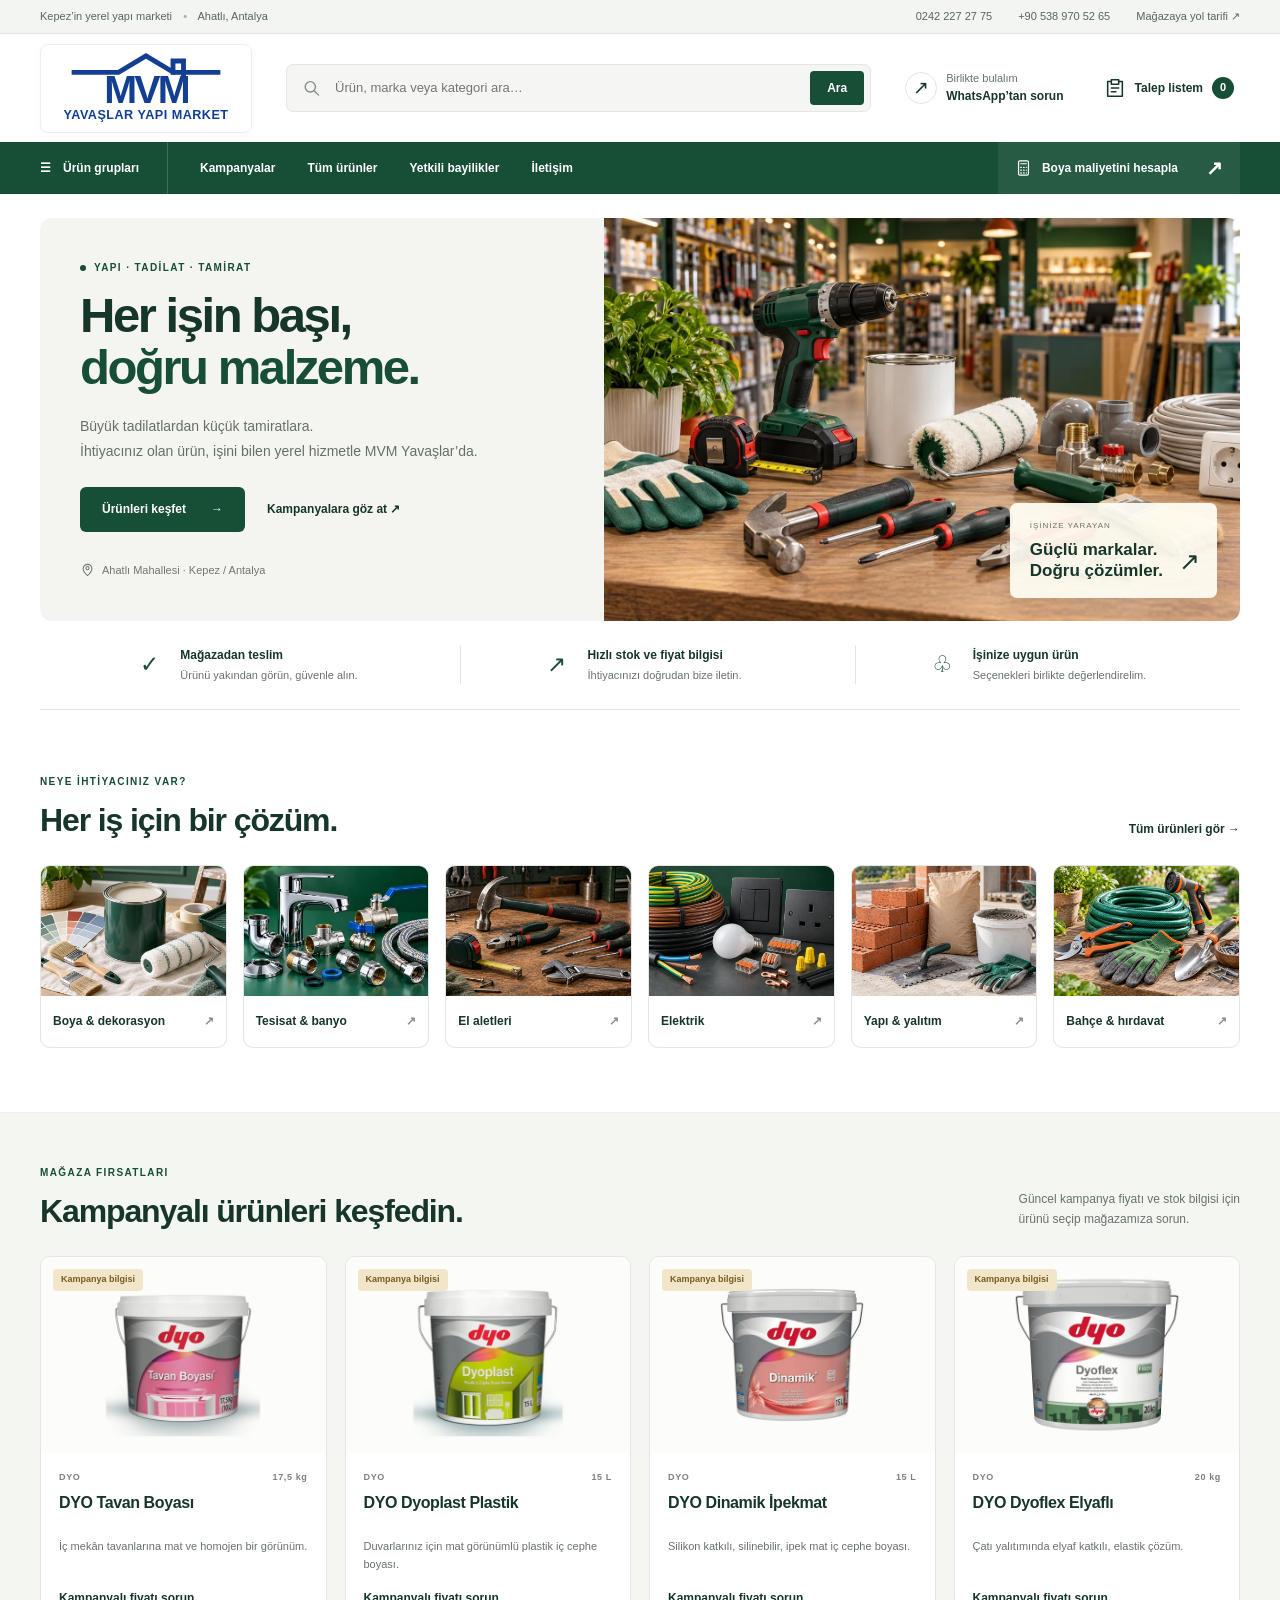
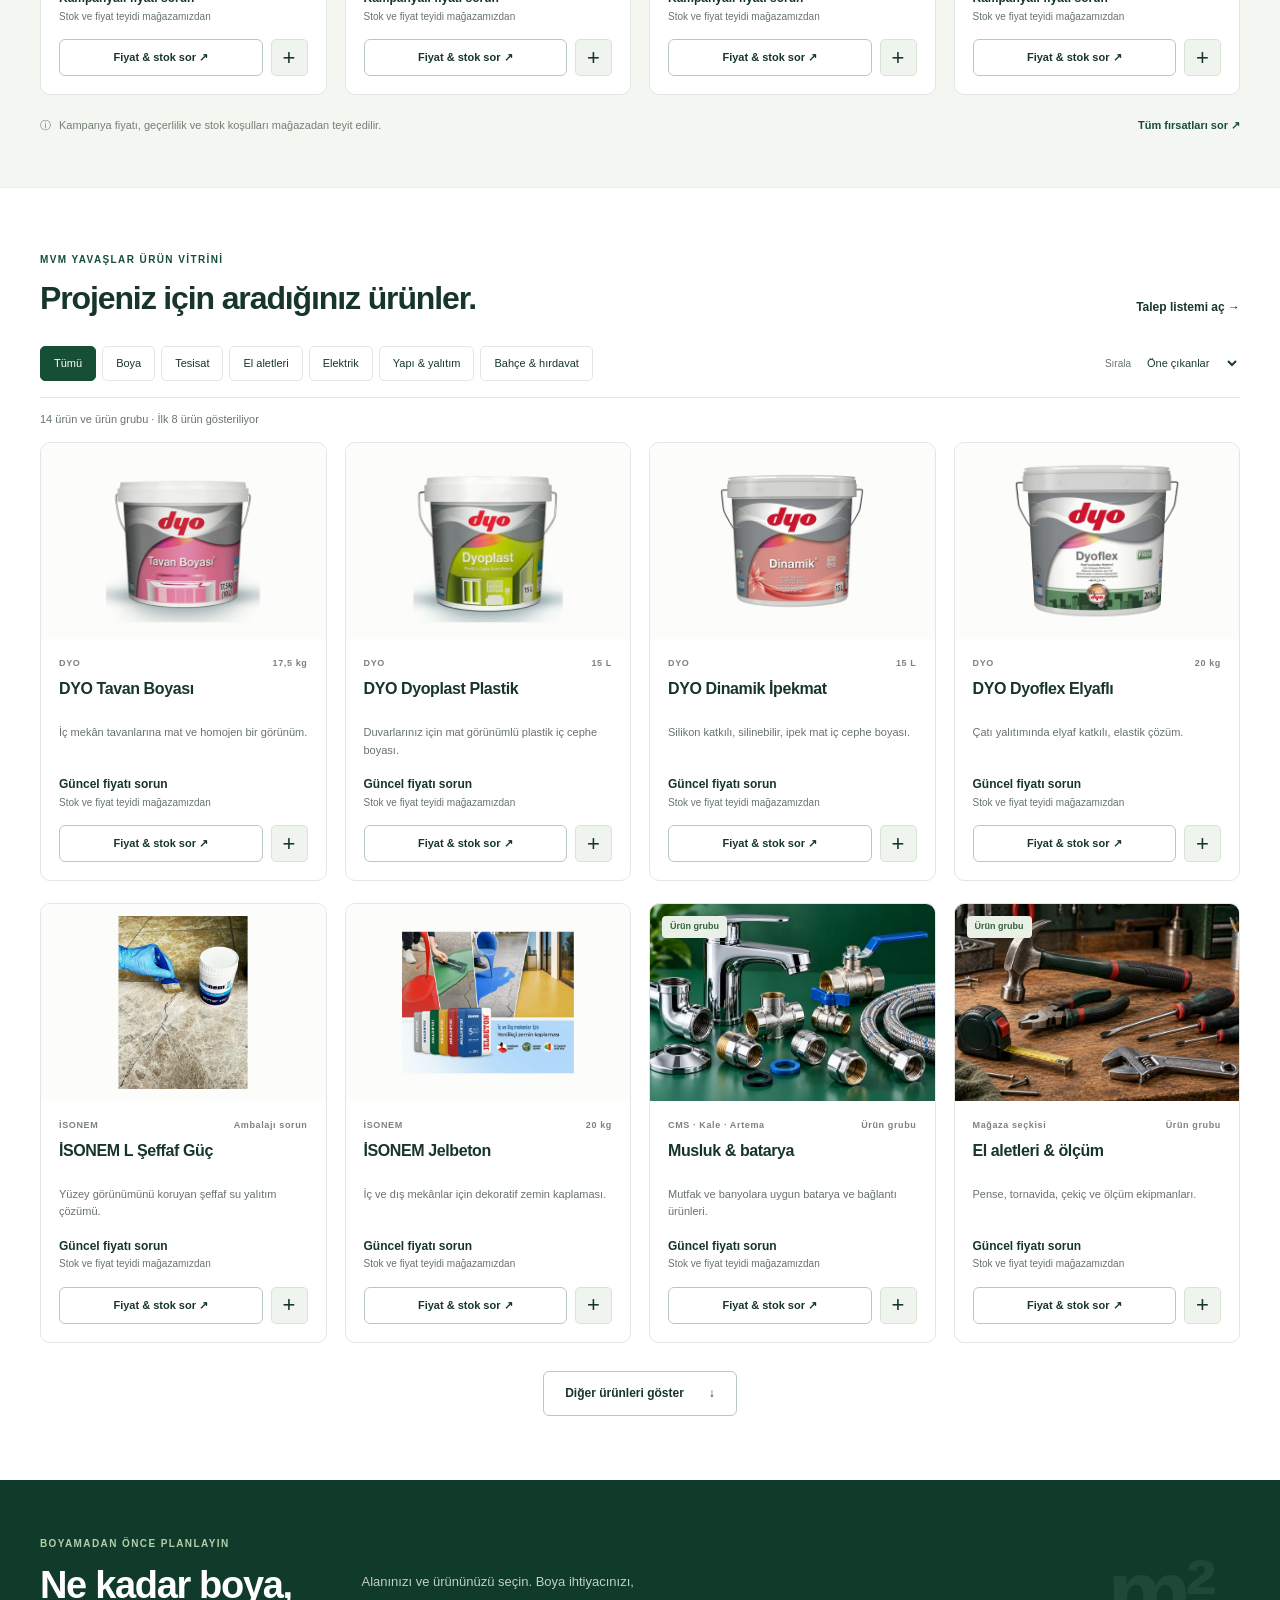
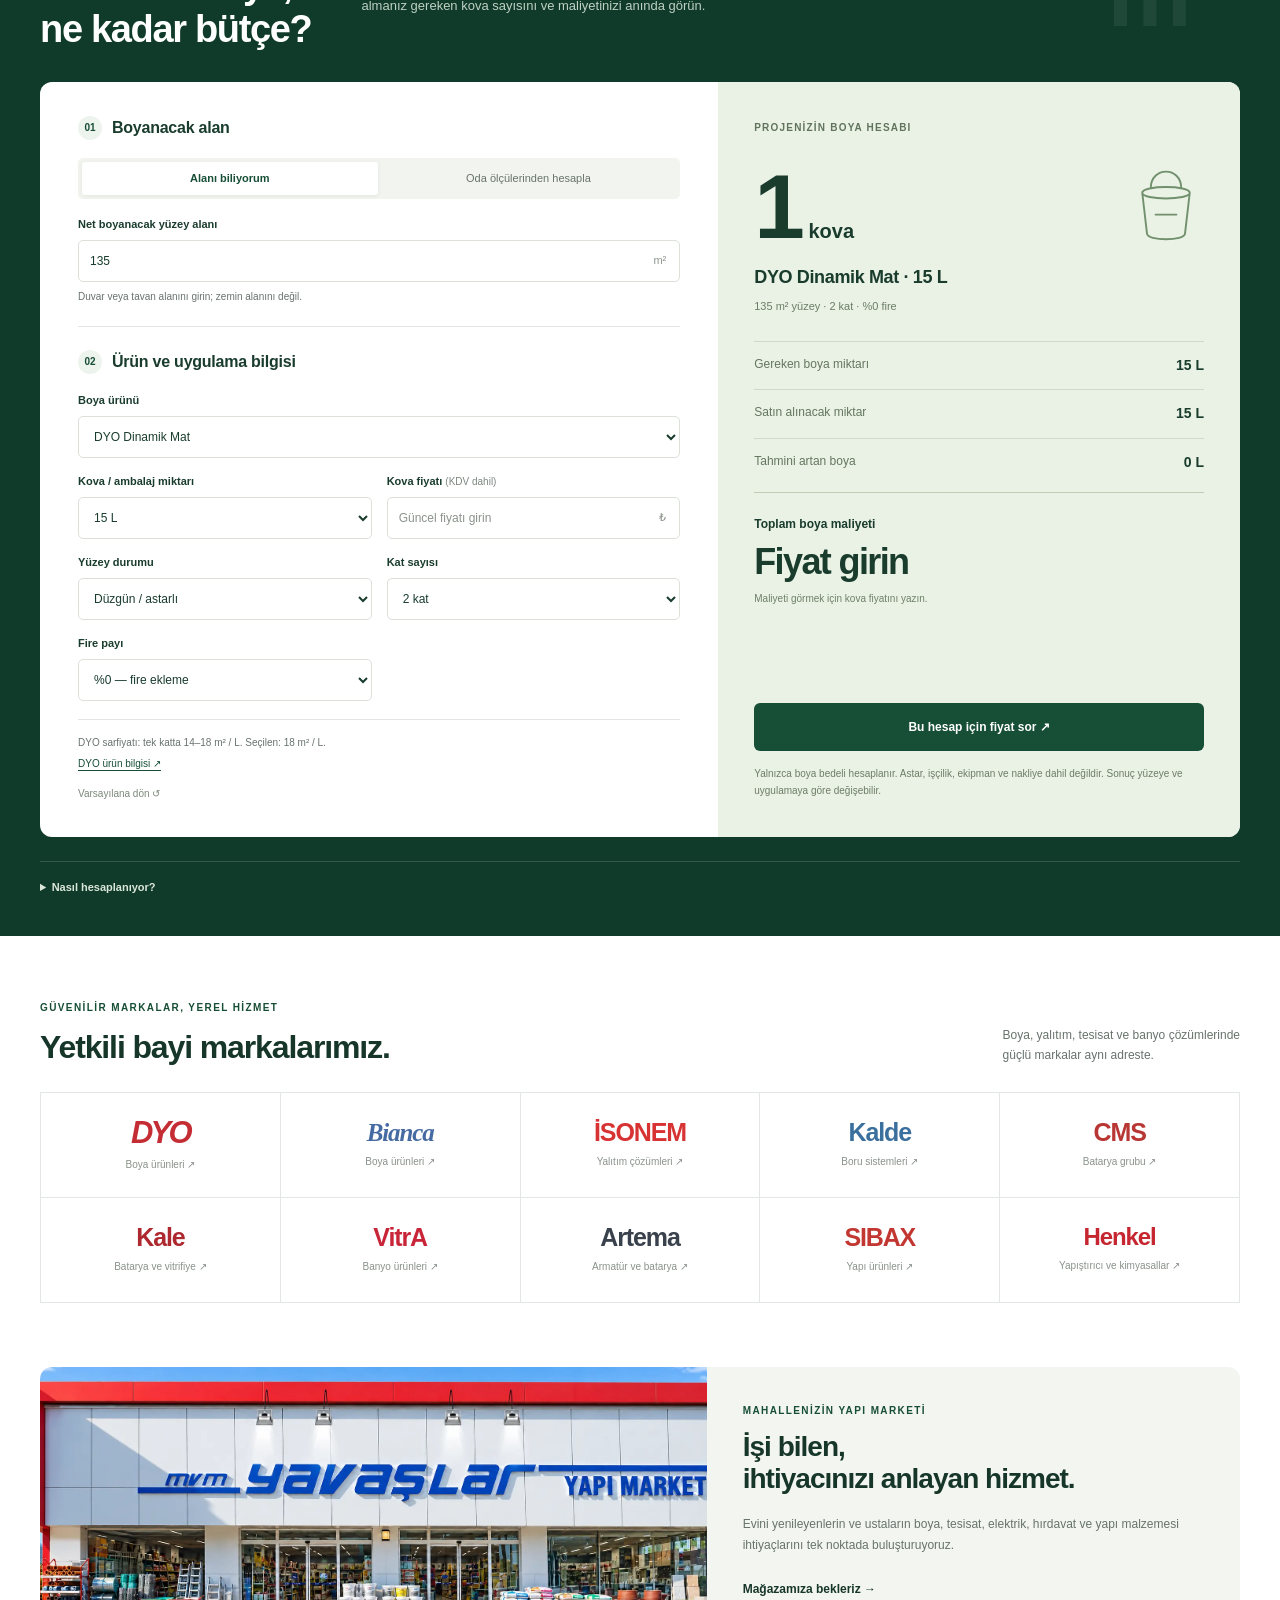
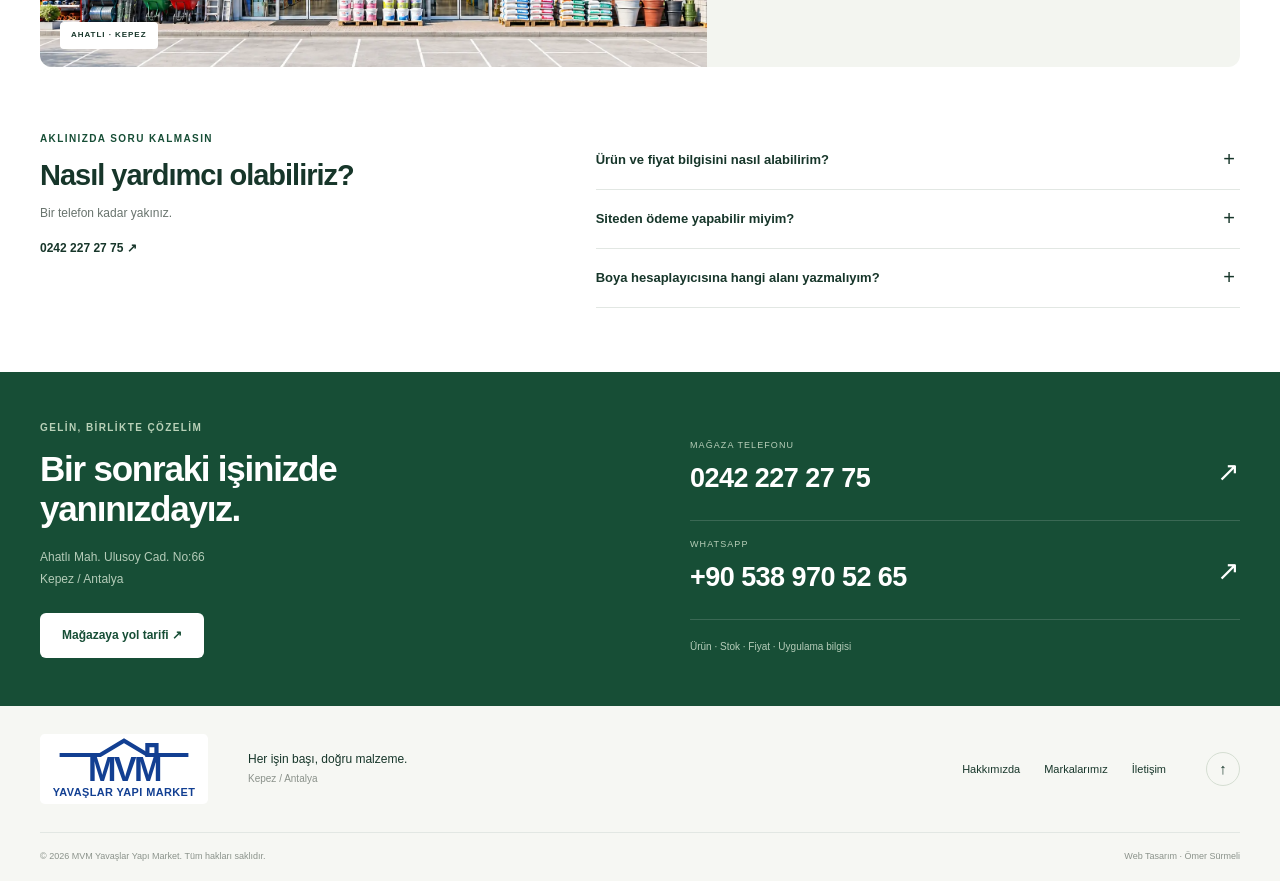
==== commit 08848ee2: "Publish interactive store and paint calculator at mvmyavaslar.com" ====
--- a/index.html
+++ b/index.html
@@ -1,291 +1,80 @@
 <!doctype html>
 <html lang="tr">
 <head>
-<meta charset="utf-8">
-<meta name="viewport" content="width=device-width,initial-scale=1">
-<title>MVM Yavaşlar Yapı Market | Kepez Antalya</title>
-<meta name="description" content="Kepez ve Ahatlı'da boya, hırdavat, elektrik, tesisat, el aletleri ve yapı malzemeleri. Stok ve fiyat için MVM Yavaşlar Yapı Market'e ulaşın.">
-<meta name="robots" content="index,follow,max-image-preview:large">
-<meta name="theme-color" content="#0b3026">
-<link rel="canonical" href="https://mvmyavaslar.com/">
-<link rel="icon" href="assets/mvm-logo-white-blue.svg" type="image/svg+xml">
-<meta property="og:type" content="website">
-<meta property="og:locale" content="tr_TR">
-<meta property="og:site_name" content="MVM Yavaşlar Yapı Market">
-<meta property="og:title" content="MVM Yavaşlar Yapı Market | Kepez Antalya">
-<meta property="og:description" content="Yapı, tadilat ve tamirat ihtiyaçlarınız için doğru ürün, samimi hizmet ve güncel kampanyalar.">
-<meta property="og:url" content="https://mvmyavaslar.com/">
-<meta property="og:image" content="https://mvmyavaslar.com/assets/mvm-magaza-cephe.webp">
-<meta property="og:image:alt" content="MVM Yavaşlar Yapı Market mağazası">
-<meta name="twitter:card" content="summary_large_image">
-<meta name="geo.region" content="TR-07">
-<meta name="geo.placename" content="Kepez, Antalya">
-<link rel="preconnect" href="https://fonts.googleapis.com">
-<link rel="preconnect" href="https://fonts.gstatic.com" crossorigin>
-<link href="https://fonts.googleapis.com/css2?family=Inter:wght@400;500;600;700;800&family=Manrope:wght@400;500;600;700;800&display=swap" rel="stylesheet">
-<link rel="stylesheet" href="style.css?v=20261024-3">
-<link rel="stylesheet" href="product-store.css?v=20260909-2">
-<link rel="stylesheet" href="store-enhancements.css?v=20260909-4">
-<link rel="stylesheet" href="brand-enhancements.css?v=20260909-4">
-<link rel="stylesheet" href="site-logo.css?v=20261024-1">
-<link rel="stylesheet" href="store-cart.css?v=20260910-1">
-<link rel="stylesheet" href="theme-market-green.css?v=20261024-1">
+  <meta charset="utf-8">
+  <meta name="viewport" content="width=device-width,initial-scale=1">
+  <title>MVM Yavaşlar Yapı Market | Ürünler ve Boya Hesaplayıcı</title>
+  <meta name="description" content="MVM Yavaşlar Yapı Market: boya, tesisat, hırdavat ve yapı malzemeleri. Ürünleri keşfedin, talep listesi oluşturun, boya ihtiyacınızı hesaplayın.">
+  <meta name="robots" content="index,follow,max-image-preview:large">
+  <link rel="canonical" href="https://mvmyavaslar.com/">
+  <meta property="og:type" content="website">
+  <meta property="og:locale" content="tr_TR">
+  <meta property="og:site_name" content="MVM Yavaşlar Yapı Market">
+  <meta property="og:title" content="MVM Yavaşlar Yapı Market | Ürünler ve Boya Hesaplayıcı">
+  <meta property="og:description" content="Ürünleri keşfedin, talep listesi oluşturun ve boya ihtiyacınızı hesaplayın. Kepez / Antalya.">
+  <meta property="og:url" content="https://mvmyavaslar.com/">
+  <meta property="og:image" content="https://mvmyavaslar.com/assets/mvm-magaza-cephe.webp">
+  <meta name="twitter:card" content="summary_large_image">
+  <meta name="mvm-release" content="20261028-domain-1">
+  <meta name="theme-color" content="#174e36">
+  <link rel="icon" href="assets/mvm-logo-white-blue.svg" type="image/svg+xml">
+  <link rel="preload" href="assets/mvm-logo-white-blue.svg" as="image">
+  <link rel="preload" href="assets/store-products-v2.webp" as="image">
+  <style>html{background:#fff;color:#17362a;font-family:Arial,Helvetica,sans-serif}body{margin:0}.masthead{background:#fff}.brand img{display:block;width:194px;height:81px}button,input,select{font:inherit}[hidden]{display:none!important}</style>
+  <link rel="stylesheet" href="styles.css?v=20261028-domain-1">
+  <script src="data.js?v=20261028-domain-1" defer></script>
+  <script src="calculator.js?v=20261028-domain-1" defer></script>
+  <script src="app.js?v=20261028-domain-1" defer></script>
 <script type="application/ld+json">{"@context":"https://schema.org","@type":["HomeAndConstructionBusiness","Store"],"@id":"https://mvmyavaslar.com/#business","name":"MVM Yavaşlar Yapı Market","url":"https://mvmyavaslar.com/","logo":"https://mvmyavaslar.com/assets/mvm-logo-white-blue.svg","image":"https://mvmyavaslar.com/assets/mvm-magaza-cephe.webp","priceRange":"₺₺","telephone":["+902422272775","+905389705265"],"contactPoint":[{"@type":"ContactPoint","telephone":"+902422272775","contactType":"customer service"},{"@type":"ContactPoint","telephone":"+905389705265","contactType":"WhatsApp"}],"address":{"@type":"PostalAddress","streetAddress":"Ahatlı Mah. Ulusoy Cad. No:66","addressLocality":"Kepez","postalCode":"07090","addressRegion":"Antalya","addressCountry":"TR"},"areaServed":{"@type":"City","name":"Antalya"},"hasMap":"https://www.google.com/maps/search/?api=1&query=Ahatl%C4%B1+Mah.+Ulusoy+Cad.+No%3A66+Kepez+Antalya","sameAs":["https://www.facebook.com/mvm.yavaslar/","https://www.instagram.com/mvmyavaslaryapimarket/"],"openingHoursSpecification":[{"@type":"OpeningHoursSpecification","dayOfWeek":["Monday","Tuesday","Wednesday","Thursday","Friday","Saturday"],"opens":"07:45","closes":"19:30"},{"@type":"OpeningHoursSpecification","dayOfWeek":"Sunday","opens":"08:30","closes":"18:00"}]}</script>
 </head>
 <body>
 <a class="skip" href="#icerik">İçeriğe geç</a>
-<div class="topbar">
-<span>Kepez’in güvenilir yapı marketi</span>
-<div>
-<a href="tel:+902422272775">☎ 0242 227 27 75</a><a href="tel:+905389705265">☎ +90 538 970 52 65</a>
-<a href="https://www.google.com/maps/search/?api=1&amp;query=Ahatl%C4%B1+Mah.+Ulusoy+Cad.+No%3A66+Kepez+Antalya" target="_blank" rel="noopener">⌖ Mağazaya yol tarifi</a>
-</div>
-</div>
-<header>
-<a class="brand" href="#anasayfa" aria-label="MVM Yavaşlar ana sayfa">
-<img src="assets/mvm-logo-white-blue.svg" alt="MVM Yavaşlar Yapı Market logosu">
-<span>
-<b>MVM Yavaşlar</b>
-<small>YAPI MARKET</small>
-</span>
-</a>
-<button class="menu" aria-expanded="false" aria-controls="nav">Menü</button>
-<nav id="nav" aria-label="Ana menü">
-<a href="#anasayfa">Ana Sayfa</a>
-<a href="#kampanyalar">Kampanyalar</a>
-<a href="#urun-vitrini">Ürünler</a>
-<a href="#hakkimizda">Hakkımızda</a>
-<a href="#iletisim">İletişim</a>
-</nav>
-<a class="header-cta" href="https://wa.me/905389705265" target="_blank" rel="noopener">WhatsApp’tan Sor</a>
+<div class="topbar"><div class="wrap topbar-inner"><span>Kepez’in yerel yapı marketi <span class="top-separator">•</span> Ahatlı, Antalya</span><div><a href="tel:+902422272775">0242 227 27 75</a><a href="tel:+905389705265">+90 538 970 52 65</a><a class="map-link" href="https://www.google.com/maps/search/?api=1&amp;query=Ahatl%C4%B1+Mah.+Ulusoy+Cad.+No%3A66+Kepez+Antalya" target="_blank" rel="noopener">Mağazaya yol tarifi ↗</a></div></div></div>
+<header class="masthead" id="anasayfa">
+  <div class="wrap header-inner">
+    <a class="brand" href="#anasayfa" aria-label="MVM Yavaşlar Yapı Market ana sayfa"><img src="assets/mvm-logo-white-blue.svg" alt="MVM Yavaşlar Yapı Market" width="194" height="81" fetchpriority="high"></a>
+    <form class="search" id="search-form" role="search"><svg viewBox="0 0 24 24" aria-hidden="true"><circle cx="10.5" cy="10.5" r="6.5"/><path d="m16 16 5 5"/></svg><input type="search" id="search-input" aria-label="Ürün, marka veya kategori ara" placeholder="Ürün, marka veya kategori ara…" autocomplete="off"><button type="submit" aria-label="Ürünlerde ara">Ara</button></form>
+    <a class="header-help" href="https://wa.me/905389705265" target="_blank" rel="noopener"><span class="round-icon">↗</span><span><small>Birlikte bulalım</small><b>WhatsApp’tan sorun</b></span></a>
+    <button class="list-trigger" id="list-trigger" type="button"><svg viewBox="0 0 24 24" aria-hidden="true"><path d="M7 5H4v16h16V5h-3M8 3h8v5H8zM8 12h8M8 16h5"/></svg><span>Talep listem</span><b id="list-count">0</b></button>
+  </div>
 </header>
+<div class="nav-shell"><div class="wrap nav-inner"><button class="menu-button" id="menu-button" type="button" aria-expanded="false" aria-controls="main-nav"><span>☰</span> Menü</button><nav id="main-nav" aria-label="Ana menü"><a class="nav-categories" href="#gruplar"><span>☰</span> Ürün grupları</a><a href="#kampanyalar">Kampanyalar</a><a href="#urunler">Tüm ürünler</a><a href="#markalar">Yetkili bayilikler</a><a href="#iletisim">İletişim</a></nav><a class="calculator-nav" href="#boya-hesaplayici"><svg viewBox="0 0 24 24" aria-hidden="true"><rect x="5" y="2" width="14" height="20" rx="2"/><path d="M8 6h8M8 11h1m3 0h1m3 0h.1M8 15h1m3 0h1m3 0h.1M8 19h1m3 0h1m3 0h.1"/></svg>Boya maliyetini hesapla <span>↗</span></a></div></div>
 <main id="icerik">
-<section class="hero" id="anasayfa">
-<div>
-<span class="pill">Yapı • Tadilat • Tamirat</span>
-<p class="eyebrow">Kepez’in yerel yapı marketi</p>
-<h1>İşiniz için doğru ürün, <em>hemen yakınınızda.</em>
-</h1>
-<p class="lead">Ürünleri inceleyin, talep listenize ekleyin; stok teyidinden sonra mağazamızdan teslim alıp mağazada ödeyin.</p>
-<div class="actions">
-<a class="primary" href="#urun-vitrini">Ürünleri incele →</a>
-<a class="secondary" href="tel:+902422272775">Hemen ara</a>
-</div>
-<div class="points">
-<span>✓ Mağazadan teslim</span>
-<span>✓ Mağazada ödeme</span>
-<span>✓ Hızlı stok teyidi</span>
-</div>
-</div>
-<aside class="board" aria-label="Güncel duyurular">
-<div class="board-head">
-<span>● GÜNCEL DUYURULAR</span>
-<span class="counter">01 / 03</span>
-</div>
-<div class="stage">
-<article class="slide announcement-slide active" data-end-date="2026-10-31" style="--slide-bg:url('assets/dyo-boyadikca-kazan-2026-hq.jpg');--bg-pos:62% center">
-<div class="campaign-slide-copy">
-<span class="tag red">1 EYLÜL – 31 EKİM 2026</span>
-<h2>DYO ile Boyadıkça Kazan</h2>
-<p>12 litre ve üzeri plastik DYO ambalaj kapağınızı mağazamıza getirerek kampanyaya katılın.</p>
-<ul class="notice-facts"><li>Her uygun kapak için 50 TL kazanma hakkı</li><li>Kapaktaki şifreyle BMW iX1 çekilişine katılım</li><li>Her 5.000 puana bir çekiliş hakkı</li></ul>
-<div class="notice-actions"><a href="https://wa.me/905389705265?text=Merhaba%2C%20DYO%20Boyad%C4%B1k%C3%A7a%20Kazan%20kampanyas%C4%B1%20hakk%C4%B1nda%20bilgi%20almak%20istiyorum." target="_blank" rel="noopener">Kampanyayı sor</a><a class="ghost-action" href="assets/dyo-boyadikca-kazan-2026-hq.jpg" target="_blank" rel="noopener">Afişi büyüt</a></div>
-</div>
-</article>
-<article class="slide announcement-slide" style="--slide-bg:url('assets/isonem-l-seffaf-guc.webp');--bg-pos:center">
-<div class="campaign-slide-copy">
-<span class="tag blue">ŞEFFAF SU YALITIMI</span>
-<h2>İSONEM L Şeffaf Güç</h2>
-<p>Yüzeyin görünümünü kapatmadan koruma sağlayan, kullanıma hazır, su bazlı ve UV dirençli şeffaf yalıtım ürünüdür.</p>
-<ul class="notice-facts"><li>Beton, seramik, mermer, cam, metal, ahşap ve kiremitte kullanılabilir</li><li>İki kat uygulanır; katlar arasında yaklaşık 4 saat beklenir</li><li>1 litre ile iki katta yaklaşık 5 m² alan kaplanabilir</li></ul>
-<div class="notice-actions"><a href="https://wa.me/905389705265?text=Merhaba%2C%20%C4%B0SONEM%20L%20%C5%9Eeffaf%20G%C3%BC%C3%A7%20hakk%C4%B1nda%20bilgi%20almak%20istiyorum." target="_blank" rel="noopener">Ürünü sor</a><a class="ghost-action" href="https://isonem.com.tr/tum-urunler/su-yalitim-urunleri/l-seffaf-guc" target="_blank" rel="noopener">Teknik bilgi</a></div>
-</div>
-</article>
-<article class="slide announcement-slide" style="--slide-bg:url('assets/isonem-jelbeton.webp');--bg-pos:center">
-<div class="campaign-slide-copy">
-<span class="tag green">RENKLİ ZEMİN KAPLAMASI</span>
-<h2>İSONEM Jelbeton</h2>
-<p>İç ve dış mekânlarda kullanılan; kendiliğinden yayılan, UV dayanımlı, çimento esaslı renkli veya beton görünümlü zemin kaplamasıdır.</p>
-<ul class="notice-facts"><li>Beton, seramik, mermer ile eski ve yeni zeminlere uygulanabilir</li><li>1–10 mm kalınlıkta; orta ve yoğun yaya trafiğine uygun</li><li>20 kg torba, zemine ve kalınlığa göre yaklaşık 5–10 m² kaplar</li></ul>
-<div class="notice-actions"><a href="https://wa.me/905389705265?text=Merhaba%2C%20%C4%B0SONEM%20Jelbeton%20hakk%C4%B1nda%20bilgi%20almak%20istiyorum." target="_blank" rel="noopener">Ürünü sor</a><a class="ghost-action" href="https://isonem.com.tr/tum-urunler/zemin-kaplamalari/jelbeton" target="_blank" rel="noopener">Teknik bilgi</a></div>
-</div>
-</article>
-</div>
-<div class="board-foot">
-<div class="dots">
-<button class="active" aria-label="1. duyuru">
-</button>
-<button aria-label="2. duyuru">
-</button>
-<button aria-label="3. duyuru">
-</button>
-</div>
-<div>
-<button class="prev" aria-label="Önceki">←</button>
-<button class="next" aria-label="Sonraki">→</button>
-</div>
-</div>
-</aside>
-</section>
-<section class="storefront" aria-labelledby="magaza-baslik">
-<img src="assets/mvm-magaza-cephe.webp" alt="MVM Yavaşlar Yapı Market mağazasının dış cephe görünümü" width="2061" height="763" fetchpriority="high">
-<div class="storefront-card">
-<p class="eyebrow">Ahatlı’da yanı başınızda</p>
-<h2 id="magaza-baslik">Mağazamıza bekleriz.</h2>
-<p>Ürünü yakından görün, ihtiyacınıza uygun seçeneği birlikte belirleyelim.</p>
-<a href="https://www.google.com/maps/search/?api=1&amp;query=Ahatl%C4%B1+Mah.+Ulusoy+Cad.+No%3A66+Kepez+Antalya" target="_blank" rel="noopener">Yol tarifi al →</a>
-</div>
-<div class="dealer-strip" aria-label="Bayisi olduğumuz markalar">
-<span>Yetkili bayi markalarımız</span>
-<div><a href="https://www.dyo.com.tr/" target="_blank" rel="noopener" aria-label="DYO resmî web sitesi"><img src="https://www.google.com/s2/favicons?domain=dyo.com.tr&amp;sz=128" alt="DYO logosu" width="48" height="48" loading="lazy"><b>DYO</b></a><a href="https://www.bianca.com.tr/" target="_blank" rel="noopener" aria-label="Bianca resmî web sitesi"><img src="https://www.google.com/s2/favicons?domain=bianca.com.tr&amp;sz=128" alt="Bianca logosu" width="48" height="48" loading="lazy"><b>Bianca</b></a><a href="https://isonem.com.tr/" target="_blank" rel="noopener" aria-label="İSONEM resmî web sitesi"><img src="https://www.google.com/s2/favicons?domain=isonem.com.tr&amp;sz=128" alt="İSONEM logosu" width="48" height="48" loading="lazy"><b>İSONEM</b></a><a href="https://kalde.com/" target="_blank" rel="noopener" aria-label="Kalde resmî web sitesi"><img src="https://www.google.com/s2/favicons?domain=kalde.com&amp;sz=128" alt="Kalde logosu" width="48" height="48" loading="lazy"><b>Kalde</b></a><a href="https://www.curkuslar.com.tr/" target="_blank" rel="noopener" aria-label="CMS resmî web sitesi"><img src="https://www.google.com/s2/favicons?domain=curkuslar.com.tr&amp;sz=128" alt="CMS logosu" width="48" height="48" loading="lazy"><b>CMS</b></a><a href="https://www.kale.com.tr/" target="_blank" rel="noopener" aria-label="Kale resmî web sitesi"><img src="https://www.google.com/s2/favicons?domain=kale.com.tr&amp;sz=128" alt="Kale logosu" width="48" height="48" loading="lazy"><b>Kale</b></a><a href="https://www.vitra.com.tr/" target="_blank" rel="noopener" aria-label="VitrA resmî web sitesi"><img src="https://www.google.com/s2/favicons?domain=vitra.com.tr&amp;sz=128" alt="VitrA logosu" width="48" height="48" loading="lazy"><b>VitrA</b></a><a href="https://www.artema.com.tr/" target="_blank" rel="noopener" aria-label="Artema resmî web sitesi"><img src="https://www.google.com/s2/favicons?domain=artema.com.tr&amp;sz=128" alt="Artema logosu" width="48" height="48" loading="lazy"><b>Artema</b></a><a href="https://www.sibakimya.com.tr/" target="_blank" rel="noopener" aria-label="SIBAX resmî web sitesi"><img src="https://www.google.com/s2/favicons?domain=sibakimya.com.tr&amp;sz=128" alt="SIBAX logosu" width="48" height="48" loading="lazy"><b>SIBAX</b></a><a href="https://www.henkel-adhesives.com/tr/tr.html" target="_blank" rel="noopener" aria-label="Henkel resmî web sitesi"><img src="https://www.google.com/s2/favicons?domain=henkel-adhesives.com&amp;sz=128" alt="Henkel logosu" width="48" height="48" loading="lazy"><b>Henkel</b></a></div>
-</div>
-</section>
-<section class="steps">
-<article>
-<strong>01</strong>
-<span>
-<b>Ürünü sorun</b>WhatsApp’tan ihtiyacınızı yazın</span>
-</article>
-<article>
-<strong>02</strong>
-<span>
-<b>Stok ve fiyat alın</b>Size hızlıca bilgi verelim</span>
-</article>
-<article>
-<strong>03</strong>
-<span>
-<b>Mağazadan teslim alın</b>Kepez’de bizi ziyaret edin</span>
-</article>
-</section>
-<section class="section" id="kampanyalar">
-<div class="heading">
-<div>
-<p class="eyebrow">Bu fırsatları kaçırmayın</p>
-<h2>Güncel kampanyalar</h2>
-</div>
-<p>Güncel fiyat ve stok bilgisini doğrudan mağazamızdan alın.</p>
-</div>
-<aside class="installment-offer" aria-label="Vade farksız taksit kampanyası">
-<div class="installment-number"><strong>5</strong><span>TAKSİT</span></div>
-<div class="installment-copy"><span>TÜM KREDİ KARTLARINA</span><h3>Vade farksız 5 taksit fırsatı</h3><p>Kampanya koşulları ve detayları için mağazamızdan bilgi alabilirsiniz.</p></div>
-<a href="https://wa.me/905389705265?text=Merhaba%2C%20vade%20farks%C4%B1z%205%20taksit%20kampanyas%C4%B1%20hakk%C4%B1nda%20bilgi%20almak%20istiyorum." target="_blank" rel="noopener">Detayları sor →</a>
-</aside>
-<details class="campaign-archive">
-<summary><span>Geçmiş kampanya arşivi</span><small>Eylül kataloğunu görüntüle</small></summary>
-<div class="campaign-archive-body">
-<p class="archive-warning"><strong>Bilgilendirme:</strong> Bu katalogdaki fiyatların geçerlilik süresi sona ermiştir. Güncel fiyat ve stok için mağazamıza ulaşabilirsiniz.</p>
-<section class="september-campaigns" aria-labelledby="eylul-kampanyalari-baslik">
-<div class="september-campaigns-head">
-<div><span>13–30 Eylül · Süresi doldu</span><h3 id="eylul-kampanyalari-baslik">Eylül kampanya arşivi</h3></div>
-<p>Afişler geçmiş kampanyaları göstermektedir; fiyatlar güncel değildir.</p>
-</div>
-<div class="poster-grid">
-<a href="assets/eylul-batarya-dus.jpg" target="_blank" rel="noopener"><img src="assets/eylul-batarya-dus.jpg" alt="Eylül batarya ve duş sistemleri kampanyaları" width="1024" height="1280" loading="lazy"><span>Batarya &amp; duş sistemleri</span></a>
-<a href="assets/eylul-klozet-lavabo.jpg" target="_blank" rel="noopener"><img src="assets/eylul-klozet-lavabo.jpg" alt="Eylül klozet ve lavabo kampanyaları" width="1024" height="1280" loading="lazy"><span>Klozet &amp; lavabo</span></a>
-<a href="assets/eylul-asma-klozet.jpg" target="_blank" rel="noopener"><img src="assets/eylul-asma-klozet.jpg" alt="Eylül asma klozet kampanyaları" width="1024" height="1280" loading="lazy"><span>Asma klozetler</span></a>
-<a href="assets/eylul-banyo.jpg" target="_blank" rel="noopener"><img src="assets/eylul-banyo.jpg" alt="Eylül banyo dolabı ve batarya kampanyaları" width="1024" height="1280" loading="lazy"><span>Banyo ürünleri</span></a>
-<a href="assets/eylul-beyaz-esya.jpg" target="_blank" rel="noopener"><img src="assets/eylul-beyaz-esya.jpg" alt="Eylül beyaz eşya ve ankastre kampanyaları" width="1024" height="1280" loading="lazy"><span>Beyaz eşya &amp; ankastre</span></a>
-<a href="assets/eylul-elektrikli-ev-aletleri.jpg" target="_blank" rel="noopener"><img src="assets/eylul-elektrikli-ev-aletleri.jpg" alt="Eylül elektrikli ev aletleri kampanyaları" width="1024" height="1280" loading="lazy"><span>Elektrikli ev aletleri</span></a>
-<a href="assets/eylul-boya.jpg" target="_blank" rel="noopener"><img src="assets/eylul-boya.jpg" alt="Eylül boya kampanyaları" width="1024" height="1280" loading="lazy"><span>Boya ürünleri</span></a>
-<a href="assets/eylul-ev-mutfak.jpg" target="_blank" rel="noopener"><img src="assets/eylul-ev-mutfak.jpg" alt="Eylül mutfak ve ev gereçleri kampanyaları" width="1024" height="1280" loading="lazy"><span>Mutfak &amp; ev gereçleri</span></a>
-<a href="assets/eylul-ev-bahce.jpg" target="_blank" rel="noopener"><img src="assets/eylul-ev-bahce.jpg" alt="Eylül ev bahçe ve piknik ürünleri kampanyaları" width="1024" height="1280" loading="lazy"><span>Ev, bahçe &amp; piknik</span></a>
-<a href="assets/eylul-mobilya.jpg" target="_blank" rel="noopener"><img src="assets/eylul-mobilya.jpg" alt="Eylül masa sandalye ve mobilya kampanyaları" width="1024" height="1280" loading="lazy"><span>Masa, sandalye &amp; mobilya</span></a>
-</div>
-<p class="poster-note">Katalog arşiv amaçlıdır. Güncel stok ve fiyat bilgisini mağazamızdan teyit ediniz.</p>
-</section>
-</div>
-</details>
-</section>
-<section class="section categories" id="urunler">
-<div class="heading">
-<div>
-<p class="eyebrow">Tek noktada güçlü seçenek</p>
-<h2>Ürün grupları</h2>
-</div>
-<p>Ustaların ve evini yenileyenlerin temel ihtiyaçları.</p>
-</div>
-<div class="category-grid">
-<article>
-<div class="category-image"><img src="assets/kategori-el-aletleri.webp" alt="Çekiç, pense, tornavida ve ölçüm aletlerinden oluşan el aletleri" width="720" height="480" loading="lazy"><span aria-hidden="true">🔧</span></div>
-<div class="category-body"><h3>El Aletleri</h3><p>Tamir, montaj ve profesyonel uygulamalar için el aletleri ve ekipmanlar.</p><a href="https://wa.me/905389705265?text=El%20aletleri%20i%C3%A7in%20stok%20ve%20fiyat%20bilgisi%20almak%20istiyorum.">Ürünleri sor →</a></div>
-</article>
-<article>
-<div class="category-image"><img src="assets/kategori-elektrik.webp" alt="Kablo, anahtar, priz ve bağlantı elemanlarından oluşan elektrik ürünleri" width="720" height="480" loading="lazy"><span aria-hidden="true">⚡</span></div>
-<div class="category-body"><h3>Elektrik</h3><p>Kablo, priz, anahtar, aydınlatma ve elektrik tesisatı ihtiyaçları.</p><a href="https://wa.me/905389705265?text=Elektrik%20%C3%BCr%C3%BCnleri%20i%C3%A7in%20stok%20ve%20fiyat%20bilgisi%20almak%20istiyorum.">Ürünleri sor →</a></div>
-</article>
-<article>
-<div class="category-image"><img src="assets/kategori-tesisat.webp" alt="Batarya, vana, hortum ve bağlantı parçalarından oluşan tesisat ürünleri" width="720" height="480" loading="lazy"><span aria-hidden="true">🚿</span></div>
-<div class="category-body"><h3>Tesisat</h3><p>Musluk, batarya, vana, hortum ve tesisat bağlantı parçaları.</p><a href="https://wa.me/905389705265?text=Tesisat%20%C3%BCr%C3%BCnleri%20i%C3%A7in%20stok%20ve%20fiyat%20bilgisi%20almak%20istiyorum.">Ürünleri sor →</a></div>
-</article>
-<article>
-<div class="category-image"><img src="assets/kategori-boya-dekorasyon.webp" alt="Boya kutusu, fırça, rulo ve renk kartelasından oluşan boya malzemeleri" width="720" height="480" loading="lazy"><span aria-hidden="true">🎨</span></div>
-<div class="category-body"><h3>Boya &amp; Dekorasyon</h3><p>İç ve dış cephe boyaları, fırça, rulo ve uygulama yardımcıları.</p><a href="https://wa.me/905389705265?text=Boya%20ve%20dekorasyon%20%C3%BCr%C3%BCnleri%20i%C3%A7in%20bilgi%20almak%20istiyorum.">Ürünleri sor →</a></div>
-</article>
-<article>
-<div class="category-image"><img src="assets/kategori-yapi-malzemeleri.webp" alt="Tuğla, harç, mala ve yapı uygulama malzemeleri" width="720" height="480" loading="lazy"><span aria-hidden="true">🧱</span></div>
-<div class="category-body"><h3>Yapı Malzemeleri</h3><p>Tadilat, tamirat ve inşaat işleri için temel yapı malzemeleri.</p><a href="https://wa.me/905389705265?text=Yap%C4%B1%20malzemeleri%20i%C3%A7in%20stok%20ve%20fiyat%20bilgisi%20almak%20istiyorum.">Ürünleri sor →</a></div>
-</article>
-<article>
-<div class="category-image"><img src="assets/kategori-bahce-hirdavat.webp" alt="Bahçe hortumu, budama makası, eldiven ve bahçe el aletleri" width="720" height="480" loading="lazy"><span aria-hidden="true">🌿</span></div>
-<div class="category-body"><h3>Bahçe &amp; Hırdavat</h3><p>Bahçe bakımı, sulama ve günlük tamiratlar için pratik ekipmanlar.</p><a href="https://wa.me/905389705265?text=Bah%C3%A7e%20ve%20h%C4%B1rdavat%20%C3%BCr%C3%BCnleri%20i%C3%A7in%20bilgi%20almak%20istiyorum.">Ürünleri sor →</a></div>
-</article>
-</div>
-</section>
-<section class="section about" id="hakkimizda">
-<div>
-<p class="eyebrow">Mahallenizin yapı marketi</p>
-<h2>İşi bilen, ihtiyacınızı anlayan yerel hizmet.</h2>
-<p>Kepez ve Antalya çevresinde ev, iş yeri, tadilat ve tamirat ihtiyaçlarınıza uygun ürünleri samimi hizmet anlayışıyla sunuyoruz.</p>
-<div class="meta">
-<span>
-<b>Mahmut Mutlu Yavaşlar</b>Yetkili</span>
-<span>
-<b>Kepez / Antalya</b>Yerel mağaza</span>
-</div>
-</div>
-<aside>
-<small>MVM YAVAŞLAR</small>
-<blockquote>“Doğru ürünü bulmanız için önce ihtiyacınızı dinliyoruz.”</blockquote>
-<a href="tel:+902422272775">Bizi arayın: 0242 227 27 75</a>
-</aside>
-</section>
-<section class="contact" id="iletisim">
-<div>
-<p class="eyebrow">Mağazamıza bekleriz</p>
-<h2>Aradığınız ürün için bize ulaşın.</h2>
-<p>Ahatlı Mah. Ulusoy Cad. No:66 Kepez / Antalya</p>
-</div>
-<div class="contact-card">
-<span>Telefon</span>
-<strong>0242 227 27 75</strong>
-<span>WhatsApp ve ikinci telefon: +90 538 970 52 65</span>
-<div class="business-hours" aria-label="Çalışma saatleri">
-<p id="store-status" class="store-status">Çalışma durumu hesaplanıyor…</p>
-<p><b>Pazartesi – Cumartesi</b><span>07.45 – 19.30</span></p>
-<p><b>Pazar</b><span>08.30 – 18.00</span></p>
-</div>
-<div>
-<a href="tel:+902422272775">Sabit hattı ara</a>
-<a href="tel:+905389705265">Cep telefonunu ara</a>
-<a href="https://wa.me/905389705265">WhatsApp</a>
-<a href="https://www.google.com/maps/search/?api=1&amp;query=Ahatl%C4%B1+Mah.+Ulusoy+Cad.+No%3A66+Kepez+Antalya">Yol tarifi</a>
-</div>
-</div>
-</section>
+  <section class="hero wrap" aria-labelledby="hero-title">
+    <div class="hero-copy"><p class="eyebrow"><i></i> YAPI · TADİLAT · TAMİRAT</p><h1 id="hero-title">Her işin başı,<br><span>doğru malzeme.</span></h1><p>Büyük tadilatlardan küçük tamiratlara.<br>İhtiyacınız olan ürün, işini bilen yerel hizmetle MVM Yavaşlar’da.</p><div class="hero-actions"><a class="button primary" href="#urunler">Ürünleri keşfet <span>→</span></a><a class="text-link" href="#kampanyalar">Kampanyalara göz at ↗</a></div><div class="hero-location"><svg viewBox="0 0 24 24" aria-hidden="true"><path d="M19 10c0 5-7 11-7 11S5 15 5 10a7 7 0 1 1 14 0Z"/><circle cx="12" cy="9" r="2.5"/></svg>Ahatlı Mahallesi · Kepez / Antalya</div></div>
+    <div class="hero-visual"><img src="assets/store-products-v2.webp" width="1599" height="900" alt="Boya, el aletleri, elektrik ve tesisat ürünleri" fetchpriority="high"><div class="hero-stamp"><span>İŞİNİZE YARAYAN</span><b>Güçlü markalar.<br>Doğru çözümler.</b><span class="stamp-arrow">↗</span></div></div>
+  </section>
+  <div class="wrap assurance"><div><span class="assurance-icon">✓</span><p><b>Mağazadan teslim</b><small>Ürünü yakından görün, güvenle alın.</small></p></div><div><span class="assurance-icon">↗</span><p><b>Hızlı stok ve fiyat bilgisi</b><small>İhtiyacınızı doğrudan bize iletin.</small></p></div><div><span class="assurance-icon">♧</span><p><b>İşinize uygun ürün</b><small>Seçenekleri birlikte değerlendirelim.</small></p></div></div>
+
+  <section class="wrap section" id="gruplar"><div class="section-head"><div><p class="eyebrow">NEYE İHTİYACINIZ VAR?</p><h2>Her iş için bir çözüm.</h2></div><a class="text-link" href="#urunler">Tüm ürünleri gör →</a></div><div class="category-grid" id="category-grid"></div></section>
+
+  <section class="campaign-section" id="kampanyalar"><div class="wrap section"><div class="section-head"><div><p class="eyebrow">MAĞAZA FIRSATLARI</p><h2>Kampanyalı ürünleri keşfedin.</h2></div><p class="section-description">Güncel kampanya fiyatı ve stok bilgisi için<br>ürünü seçip mağazamıza sorun.</p></div><div class="campaign-grid" id="campaign-grid"></div><div class="campaign-note"><span>ⓘ</span><span>Kampanya fiyatı, geçerlilik ve stok koşulları mağazadan teyit edilir.</span><a href="https://wa.me/905389705265?text=Merhaba%2C%20g%C3%BCncel%20kampanyalar%C4%B1n%C4%B1z%20hakk%C4%B1nda%20bilgi%20alabilir%20miyim%3F" target="_blank" rel="noopener">Tüm fırsatları sor ↗</a></div></div></section>
+
+  <section class="wrap section catalog" id="urunler"><div class="section-head"><div><p class="eyebrow">MVM YAVAŞLAR ÜRÜN VİTRİNİ</p><h2>Projeniz için aradığınız ürünler.</h2></div><button type="button" class="text-link" id="catalog-list-button">Talep listemi aç →</button></div><div class="catalog-toolbar"><div class="filter-list" id="filters" role="group" aria-label="Ürün grubuna göre filtrele"></div><label class="sort-label">Sırala <select id="sort" aria-label="Ürünleri sırala"><option value="featured">Öne çıkanlar</option><option value="az">İsme göre A–Z</option><option value="za">İsme göre Z–A</option></select></label></div><div class="results-line"><p id="result-count" aria-live="polite"></p><button id="reset-filters" class="text-link" type="button" hidden>Filtreleri temizle ×</button></div><div class="product-grid" id="product-grid"></div><div id="empty-results" class="empty-state" hidden><span>⌕</span><h3>Bu aramayla eşleşen ürün bulunamadı.</h3><p>Farklı bir kelime deneyin veya aradığınız ürünü bize sorun.</p><a id="empty-whatsapp" class="button primary" href="https://wa.me/905389705265" target="_blank" rel="noopener">WhatsApp’tan sorun ↗</a></div><div class="show-more"><button class="button outline" id="show-more" type="button">Diğer ürünleri göster <span>↓</span></button></div></section>
+
+  <section class="calculator-section" id="boya-hesaplayici"><div class="wrap section"><div class="calculator-heading"><div><p class="eyebrow">BOYAMADAN ÖNCE PLANLAYIN</p><h2>Ne kadar boya,<br>ne kadar bütçe?</h2></div><p>Alanınızı ve ürününüzü seçin. Boya ihtiyacınızı,<br>almanız gereken kova sayısını ve maliyetinizi anında görün.</p><span class="calculator-mark" aria-hidden="true">m²</span></div><div class="calculator-panel"><form id="paint-form" class="paint-form" novalidate>
+    <div class="form-step"><span>01</span><h3>Boyanacak alan</h3></div><div class="segmented" role="group" aria-label="Alan giriş yöntemi"><button type="button" data-area-mode="direct" aria-pressed="true" class="active">Alanı biliyorum</button><button type="button" data-area-mode="room" aria-pressed="false">Oda ölçülerinden hesapla</button></div>
+    <div id="direct-area"><label class="field"><span>Net boyanacak yüzey alanı</span><span class="input-unit"><input id="paint-area" name="area" type="number" min="0.1" max="100000" step="0.1" value="135" inputmode="decimal"><b>m²</b></span><small>Duvar veya tavan alanını girin; zemin alanını değil.</small></label></div>
+    <div id="room-area" hidden><div class="field-grid three"><label class="field"><span>Oda eni (m)</span><input id="room-width" type="number" min="0.1" max="1000" step="0.1" value="4"></label><label class="field"><span>Oda boyu (m)</span><input id="room-length" type="number" min="0.1" max="1000" step="0.1" value="5"></label><label class="field"><span>Yükseklik (m)</span><input id="room-height" type="number" min="0.1" max="100" step="0.1" value="2.8"></label></div><div class="field-grid"><label class="field"><span>Hesaplanacak yüzey</span><select id="room-scope"><option value="walls">Yalnızca duvarlar</option><option value="ceiling">Yalnızca tavan</option><option value="both">Duvarlar + tavan</option></select></label><label class="field"><span>Kapı / pencere alanı (m²)</span><input id="room-openings" type="number" min="0" step="0.1" value="4"></label></div><p class="field-help" id="room-area-summary"></p></div>
+    <div class="form-step second"><span>02</span><h3>Ürün ve uygulama bilgisi</h3></div><label class="field"><span>Boya ürünü</span><select id="paint-product" name="product"></select></label>
+    <div id="custom-product-fields" class="field-grid" hidden><label class="field"><span>Birim</span><select id="custom-unit"><option value="L">Litre (L)</option><option value="kg">Kilogram (kg)</option></select></label><label class="field"><span>Tek kat kaplama (m² / birim)</span><input id="custom-coverage" type="number" value="10" min="0.01" max="1000" step="0.1"></label></div>
+    <div class="field-grid"><label class="field"><span>Kova / ambalaj miktarı</span><select id="paint-pack" name="packAmount"></select><input id="custom-pack" type="number" min="0.01" max="1000" step="0.1" value="15" hidden></label><label class="field"><span>Kova fiyatı <small>(KDV dahil)</small></span><span class="input-unit"><input id="paint-price" name="price" type="number" min="0" max="10000000" step="0.01" placeholder="Güncel fiyatı girin" inputmode="decimal"><b>₺</b></span></label></div>
+    <div class="field-grid"><label class="field"><span>Yüzey durumu</span><select id="paint-surface"><option value="max">Düzgün / astarlı</option><option value="avg">Normal</option><option value="min">Pürüzlü / emici</option></select></label><label class="field"><span>Kat sayısı</span><select id="paint-coats"><option value="1">1 kat</option><option value="2" selected>2 kat</option><option value="3">3 kat</option></select></label></div>
+    <div class="field-grid"><label class="field"><span>Fire payı</span><select id="paint-waste"><option value="0">%0 — fire ekleme</option><option value="5">%5</option><option value="10">%10</option><option value="15">%15</option></select></label><label class="field" id="primer-field" hidden><span>Astar türü</span><select id="paint-primer"><option value="filler">Teknotex Dolgulu Astar</option><option value="binder">Dyobinder</option><option value="alkali">Alkali Dayanımlı Astar</option></select></label></div>
+    <div class="coverage-info"><span id="coverage-info"></span><a id="paint-source" href="https://dekoratif.dyo.com.tr/urunler/ic-cephe-urunler/dinamik-mat" target="_blank" rel="noopener">DYO ürün bilgisi ↗</a></div><p class="form-error" id="paint-error" role="alert" hidden></p><button type="button" id="paint-reset" class="text-link">Varsayılana dön ↺</button>
+  </form><aside class="paint-result" aria-live="polite" aria-atomic="true"><span class="result-label">PROJENİZİN BOYA HESABI</span><div class="bucket-count"><strong id="result-buckets">1</strong><span>kova</span><svg viewBox="0 0 80 80" aria-hidden="true"><path d="m15 25 5 43c0 8 40 8 40 0l5-43M15 25c0-8 50-8 50 0s-50 8-50 0ZM24 20c0-23 32-23 32 0M29 48h22"/></svg></div><p class="result-product" id="result-product">DYO Dinamik Mat · 15 L</p><div class="result-area" id="result-area">135 m² yüzey · 2 kat · %0 fire</div><dl class="result-metrics"><div><dt>Gereken boya miktarı</dt><dd id="result-need">15 L</dd></div><div><dt>Satın alınacak miktar</dt><dd id="result-buy">15 L</dd></div><div><dt>Tahmini artan boya</dt><dd id="result-leftover">0 L</dd></div></dl><div class="paint-total"><span>Toplam boya maliyeti</span><strong id="result-total">Fiyat girin</strong><small id="result-unit-cost">Maliyeti görmek için kova fiyatını yazın.</small></div><a id="paint-whatsapp" class="button primary" href="https://wa.me/905389705265" target="_blank" rel="noopener">Bu hesap için fiyat sor ↗</a><p class="result-note">Yalnızca boya bedeli hesaplanır. Astar, işçilik, ekipman ve nakliye dahil değildir. Sonuç yüzeye ve uygulamaya göre değişebilir.</p></aside></div><details class="formula-details"><summary>Nasıl hesaplanıyor?</summary><p>Net alan × kat sayısı × (1 + fire / 100) ÷ tek kat kaplama değeri = boya ihtiyacı. Kova sayısı, ihtiyaç ÷ ambalaj miktarının yukarı yuvarlanmasıyla bulunur. Toplam maliyet = kova sayısı × girilen kova fiyatı.</p><p>DYO Tavan’ın 3–5 m²/kg kaplama değeri iki katı içerir; tekrar ikiyle çarpılmaz. Dış cephe ürünlerinde astar seçimi sarfiyat aralığını değiştirir. DYO verileri 28 Ekim 2026 tarihinde kontrol edildi. Kullanıcı tanımlı üründe ambalaj üzerindeki tek kat değerini girin.</p></details></div></section>
+
+  <section class="wrap section" id="markalar"><div class="section-head"><div><p class="eyebrow">GÜVENİLİR MARKALAR, YEREL HİZMET</p><h2>Yetkili bayi markalarımız.</h2></div><p class="section-description">Boya, yalıtım, tesisat ve banyo çözümlerinde<br>güçlü markalar aynı adreste.</p></div><div class="brand-grid" id="brand-grid"></div></section>
+
+  <section class="wrap store-section" id="hakkimizda"><div class="store-image"><img src="assets/mvm-magaza-cephe.webp" alt="MVM Yavaşlar Yapı Market mağaza görseli" width="2061" height="763" loading="lazy"><span>AHATLI · KEPEZ</span></div><div class="store-copy"><p class="eyebrow">MAHALLENİZİN YAPI MARKETİ</p><h2>İşi bilen,<br>ihtiyacınızı anlayan hizmet.</h2><p>Evini yenileyenlerin ve ustaların boya, tesisat, elektrik, hırdavat ve yapı malzemesi ihtiyaçlarını tek noktada buluşturuyoruz.</p><a class="text-link" href="#iletisim">Mağazamıza bekleriz →</a></div></section>
+  <section class="wrap section faq"><div><p class="eyebrow">AKLINIZDA SORU KALMASIN</p><h2>Nasıl yardımcı olabiliriz?</h2><p>Bir telefon kadar yakınız.</p><a class="text-link" href="tel:+902422272775">0242 227 27 75 ↗</a></div><div class="faq-list"><details><summary>Ürün ve fiyat bilgisini nasıl alabilirim?</summary><p>Ürünleri talep listenize ekleyin. Listenizi WhatsApp üzerinden mağazamıza ileterek güncel fiyat, stok ve kampanya koşullarını öğrenebilirsiniz.</p></details><details><summary>Siteden ödeme yapabilir miyim?</summary><p>Ürünleri sitede inceleyebilir, stok ve fiyat sorabilirsiniz. Alışveriş ve ödeme, ürün teyidinden sonra mağazamızda tamamlanır.</p></details><details><summary>Boya hesaplayıcısına hangi alanı yazmalıyım?</summary><p>Boyanacak duvar veya tavanın net yüzey alanını yazın. Odanın zemin alanını doğrudan duvar alanı olarak kullanmayın. Oda ölçülerinden hesaplama seçeneği ile kapı ve pencere boşluklarını düşebilirsiniz.</p></details></div></section>
+  <section class="contact-section" id="iletisim"><div class="wrap contact-inner"><div><p class="eyebrow">GELİN, BİRLİKTE ÇÖZELİM</p><h2>Bir sonraki işinizde<br>yanınızdayız.</h2><p>Ahatlı Mah. Ulusoy Cad. No:66<br>Kepez / Antalya</p><a class="button light" href="https://www.google.com/maps/search/?api=1&amp;query=Ahatl%C4%B1+Mah.+Ulusoy+Cad.+No%3A66+Kepez+Antalya" target="_blank" rel="noopener">Mağazaya yol tarifi ↗</a></div><div class="contact-links"><a href="tel:+902422272775"><small>MAĞAZA TELEFONU</small><strong>0242 227 27 75</strong><span>↗</span></a><a href="https://wa.me/905389705265" target="_blank" rel="noopener"><small>WHATSAPP</small><strong>+90 538 970 52 65</strong><span>↗</span></a><p>Ürün · Stok · Fiyat · Uygulama bilgisi</p></div></div></section>
 </main>
-<footer>
-<a class="footer-brand" href="#anasayfa" aria-label="MVM Yavaşlar ana sayfa">
-<img src="assets/mvm-logo-white-blue.svg" alt="MVM Yavaşlar Yapı Market logosu">
-<span>MVM Yavaşlar Yapı Market</span>
-</a>
-<p>© <span id="year">
-</span> Tüm hakları saklıdır.</p>
-<p>Kepez / Antalya</p>
-<p>Web Tasarım <b>Ömer Sürmeli</b>
-</p>
-</footer>
-<a class="floating" href="https://wa.me/905389705265" aria-label="WhatsApp ile iletişim">● WhatsApp</a>
-<script src="script.js?v=20261024-4" defer>
-</script>
+<footer><div class="wrap footer-top"><a href="#anasayfa"><img src="assets/mvm-logo-white-blue.svg" width="168" height="70" alt="MVM Yavaşlar Yapı Market" loading="lazy"></a><p>Her işin başı, doğru malzeme.<br><span>Kepez / Antalya</span></p><div><a href="#hakkimizda">Hakkımızda</a><a href="#markalar">Markalarımız</a><a href="#iletisim">İletişim</a></div><a class="back-top" href="#anasayfa" aria-label="Sayfa başına dön">↑</a></div><div class="wrap footer-bottom"><span>© <span id="year">2026</span> MVM Yavaşlar Yapı Market. Tüm hakları saklıdır.</span><span>Web Tasarım · Ömer Sürmeli</span></div></footer>
+<div class="mobile-bar"><a href="tel:+902422272775">Hemen ara ↗</a><a href="https://wa.me/905389705265" target="_blank" rel="noopener">WhatsApp ↗</a><button id="mobile-list" type="button">Talep listem <b id="mobile-count">0</b></button></div>
+<dialog id="product-dialog" class="product-dialog" aria-labelledby="product-dialog-title"><button class="dialog-close" type="button" data-close aria-label="Ürün detayını kapat">×</button><div id="product-detail"></div></dialog>
+<dialog id="list-dialog" class="list-dialog" aria-labelledby="list-title"><div class="list-heading"><div><p class="eyebrow">ÜRÜN SEÇİMLERİNİZ</p><h2 id="list-title">Talep listem</h2></div><button class="dialog-close" type="button" data-close aria-label="Talep listesini kapat">×</button></div><p class="list-intro">Ürünlerin miktarını belirleyin, stok ve fiyatı birlikte sorun.</p><div id="list-items"></div><div id="list-footer"><label class="field"><span>Notunuz <small>(isteğe bağlı)</small></span><textarea id="list-note" rows="2" maxlength="700" placeholder="Renk, ölçü veya ihtiyaç duyduğunuz diğer bilgiler…"></textarea></label><a id="list-whatsapp" class="button primary" href="https://wa.me/905389705265" target="_blank" rel="noopener">Listeyi WhatsApp’ta aç ↗</a><p class="list-disclaimer">Talep listesi sipariş oluşturmaz. Göndermeden önce WhatsApp’ta mesajı inceleyebilirsiniz.</p><button id="clear-list" type="button" class="text-link">Listeyi temizle</button></div></dialog>
+<div class="toast" id="toast" role="status" aria-live="polite" hidden></div>
+<noscript><p class="noscript">Ürün filtreleri ve boya hesaplayıcısı için JavaScript’i etkinleştirin. Bilgi için <a href="tel:+902422272775">0242 227 27 75</a> numarasını arayabilirsiniz.</p></noscript>
 </body>
 </html>
--- a/styles.css
+++ b/styles.css
@@ -0,0 +1,7 @@
+:root{--green:#174e36;--green-dark:#103b2a;--ink:#193c2d;--muted:#68736d;--line:#e2e7e3;--sage:#edf3ed;--cream:#f4f5f0;--white:#fff;--radius:12px}*{box-sizing:border-box}html{scroll-behavior:smooth;scroll-padding-top:80px}body{font-size:15px;line-height:1.55}body:has(dialog[open]){overflow:hidden}a{color:inherit;text-decoration:none}button{cursor:pointer}button,a,input,select,summary,textarea{-webkit-tap-highlight-color:transparent}button{color:inherit}button,input,select,textarea{font:inherit}button{border:0;background:none}input,select,textarea{min-width:0;max-width:100%}img{max-width:100%;display:block}svg{width:24px;height:24px;fill:none;stroke:currentColor;stroke-width:1.7;stroke-linecap:round;stroke-linejoin:round;flex-shrink:0}p,h1,h2,h3{margin:0}h1,h2,h3{line-height:1.15;letter-spacing:-.035em}h2{font-size:32px;font-weight:700}h3{font-size:18px}a,button{touch-action:manipulation}.wrap{width:calc(100% - 80px);max-width:1280px;margin-inline:auto}.section{padding-block:64px}.skip{position:fixed;top:-70px;left:20px;background:var(--green);color:#fff;padding:12px;z-index:100}.skip:focus{top:10px}:focus-visible{outline:3px solid #d59b35;outline-offset:4px;border-radius:3px}[hidden]{display:none!important}.topbar{background:#f2f5f2;border-bottom:1px solid var(--line);font-size:11px;color:#58675c}.topbar-inner{display:flex;justify-content:space-between;gap:20px;min-height:33px;align-items:center}.topbar-inner>div{display:flex;gap:26px}.topbar a:hover{text-decoration:underline}.top-separator{margin-inline:8px;color:#a5ada7}.masthead{position:relative;z-index:20}.header-inner{display:flex;align-items:center;gap:34px;min-height:108px}.brand{flex-shrink:0;border:1px solid #ecf0ec;border-radius:8px;padding:3px 8px;box-shadow:0 2px 12px #123f9207}.brand img{width:194px;height:81px}.search{display:flex;align-items:center;gap:12px;flex:1;background:#f5f6f4;border:1px solid var(--line);border-radius:7px;height:48px;padding:5px 6px 5px 15px}.search svg{width:19px;color:#818b83}.search input{background:none;border:0;outline:none;flex:1;width:100%;font-size:13px;color:var(--ink)}.search:focus-within{border-color:var(--green)}.search button{background:var(--green);color:#fff;border-radius:4px;height:34px;padding:0 17px;font-weight:700;font-size:12px}.header-help{display:flex;gap:9px;align-items:center;flex-shrink:0}.header-help small{display:block;font-size:11px;color:var(--muted)}.header-help b{display:block;font-size:12px}.round-icon{width:32px;height:32px;border:1px solid var(--line);border-radius:50%;display:grid;place-items:center;font-size:19px}.list-trigger{display:flex;align-items:center;gap:9px;flex-shrink:0;font-size:12px;font-weight:700}.list-trigger b,.mobile-bar b{background:var(--green);border-radius:50%;color:#fff;min-width:22px;height:22px;display:inline-grid;place-items:center;font-size:11px;padding-inline:4px}.list-trigger svg{width:22px}.nav-shell{background:var(--green);color:#fff}.nav-inner{display:flex;align-items:stretch;justify-content:space-between;height:52px}.nav-inner nav{display:flex;align-items:stretch;gap:32px;font-size:12px;font-weight:600}.nav-inner nav>a{display:flex;align-items:center;position:relative}.nav-inner nav>a:hover{color:#cee5bd}.nav-categories{padding-right:28px;border-right:1px solid #ffffff30;gap:12px}.calculator-nav{display:flex;align-items:center;gap:10px;background:#ffffff12;font-size:12px;font-weight:600;padding:0 17px}.calculator-nav svg{width:17px}.calculator-nav span{padding-left:18px;font-size:20px}.menu-button{display:none}.hero{margin-top:24px;display:grid;grid-template-columns:47% 53%;min-height:403px;border-radius:12px;overflow:hidden;background:var(--cream)}.hero-copy{padding:42px 25px 32px 40px;position:relative;z-index:1}.eyebrow{font-size:10px;font-weight:700;letter-spacing:.14em;color:var(--green);display:flex;align-items:center;gap:8px;margin-bottom:13px}.eyebrow i{width:6px;height:6px;background:var(--green);border-radius:50%}.hero h1{font-size:49px;line-height:1.08;letter-spacing:-.05em}.hero h1 span{color:var(--green)}.hero-copy>p:not(.eyebrow){font-size:14px;color:#657167;line-height:1.75;margin-top:20px}.hero-actions{display:flex;align-items:center;gap:22px;margin-top:24px}.button{display:inline-flex;align-items:center;justify-content:center;gap:25px;padding:13px 21px;font-weight:700;font-size:12px;border-radius:6px;border:1px solid transparent;line-height:1.4;transition:background .15s,transform .15s}.button:hover{transform:translateY(-1px)}.primary{background:var(--green);color:#fff}.primary:hover{background:var(--green-dark)}.outline{border-color:#b9c8bd;background:white}.outline:hover{background:var(--sage)}.light{background:white;color:var(--green)}.text-link{font-size:12px;font-weight:700;padding:0}.text-link:hover{text-decoration:underline}.hero-location{display:flex;align-items:center;gap:7px;color:#6e786f;font-size:11px;margin-top:29px}.hero-location svg{width:15px;height:18px}.hero-visual{position:relative;min-width:0}.hero-visual>img{height:100%;width:100%;object-fit:cover;object-position:44% center}.hero-stamp{position:absolute;right:23px;bottom:23px;background:#fffef5ed;padding:17px 54px 17px 20px;border-radius:7px;box-shadow:0 4px 30px #0001}.hero-stamp>span:first-child{font-size:8px;letter-spacing:.12em;display:block;margin-bottom:6px;color:#6c766d}.hero-stamp b{font-size:17px;line-height:1.25;display:block}.stamp-arrow{position:absolute;right:17px;bottom:17px;font-size:25px}.assurance{display:grid;grid-template-columns:repeat(3,1fr);border-bottom:1px solid var(--line);padding:25px 25px;gap:35px}.assurance>div{display:flex;align-items:center;justify-content:center;gap:13px}.assurance>div+div{border-left:1px solid var(--line)}.assurance-icon{font-size:23px;width:35px;text-align:center;color:var(--green)}.assurance b{display:block;font-size:12px}.assurance small{display:block;font-size:11px;color:var(--muted);margin-top:2px}.section-head{display:flex;justify-content:space-between;align-items:end;gap:24px;margin-bottom:26px}.section-description{font-size:12px;line-height:1.65;color:var(--muted);max-width:350px}.category-grid{display:grid;grid-template-columns:repeat(6,1fr);gap:16px}.category-card{display:block;text-align:left;padding:0;border-radius:10px;overflow:hidden;border:1px solid var(--line);transition:transform .2s,box-shadow .2s}.category-card:hover{transform:translateY(-4px);box-shadow:0 7px 20px #183c2c12}.category-image{height:130px;background:#f7f7f4;overflow:hidden}.category-image img{width:100%;height:100%;object-fit:cover;transition:transform .2s}.category-card:hover img{transform:scale(1.04)}.category-card>span{display:flex;justify-content:space-between;padding:16px 12px;font-size:12px;font-weight:700;align-items:center}.category-card i{font-style:normal;color:#87928a}.campaign-section{background:#f3f6f1;border-block:1px solid #edf0e9}.campaign-section .section{padding-block:52px}.campaign-grid{display:grid;grid-template-columns:repeat(4,1fr);gap:18px}.product-card{background:#fff;border:1px solid var(--line);border-radius:10px;overflow:hidden;display:flex;flex-direction:column;min-width:0;transition:box-shadow .2s,border-color .2s}.product-card:hover{border-color:#b9c9bd;box-shadow:0 8px 22px #193b2a09}.product-image{position:relative;background:#fcfcfa;display:block;width:100%;padding:12px;aspect-ratio:1.45;overflow:hidden}.product-image img{height:100%;width:100%;object-fit:contain;mix-blend-mode:multiply;transition:transform .2s}.product-image:hover img{transform:scale(1.04)}.product-image.group-img{padding:0}.product-image.group-img img{object-fit:cover;mix-blend-mode:normal}.badge{position:absolute;top:12px;left:12px;background:#e9f0e6;color:#35603e;font-size:9px;font-weight:700;padding:4px 8px;border-radius:4px;z-index:1}.badge.campaign{background:#f1e5ca;color:#7a5b1e}.product-body{padding:18px;display:flex;flex-direction:column;flex:1}.product-brand{display:flex;justify-content:space-between;gap:7px;font-size:9px;letter-spacing:.07em;font-weight:700;color:#7b847c;margin-bottom:8px}.product-card h3{font-size:16px;letter-spacing:-.025em;min-height:38px;line-height:1.25}.product-card h3 button{padding:0;text-align:left;font-weight:700;line-height:inherit;letter-spacing:inherit;font-size:inherit}.product-desc{font-size:11px;color:var(--muted);line-height:1.6;margin-top:7px;min-height:36px}.product-price{font-size:12px;font-weight:700;margin-top:15px}.product-price small{font-size:10px;color:var(--muted);font-weight:400;display:block;margin-top:1px}.product-buttons{display:flex;align-items:center;gap:8px;margin-top:15px}.product-buttons .button{flex:1;font-size:11px;padding:10px 9px;gap:6px;white-space:nowrap}.add-button{height:37px;width:37px;flex-shrink:0;background:#f0f4ee;border:1px solid #d9e3d6;border-radius:5px;font-size:22px;line-height:1}.add-button:hover{background:#dce8d8}.campaign-note{display:flex;gap:8px;align-items:center;font-size:11px;color:#748073;margin-top:22px}.campaign-note>a{margin-left:auto;color:var(--green);font-weight:700}.catalog-toolbar{display:flex;gap:18px;justify-content:space-between;align-items:center;padding-block:3px 16px;border-bottom:1px solid var(--line)}.filter-list{display:flex;gap:6px;flex-wrap:wrap}.filter-list button{font-size:11px;padding:8px 13px;border:1px solid var(--line);border-radius:5px;white-space:nowrap}.filter-list button.active{background:var(--green);border-color:var(--green);color:white}.sort-label{display:flex;align-items:center;gap:8px;font-size:10px;color:var(--muted);white-space:nowrap}.sort-label select{font-size:11px;padding:7px 4px;border:0;background:none;color:var(--ink)}.results-line{display:flex;justify-content:space-between;min-height:44px;align-items:center;gap:12px}.results-line p{font-size:11px;color:var(--muted)}.product-grid{display:grid;grid-template-columns:repeat(4,1fr);gap:22px 18px}.show-more{text-align:center;margin-top:28px}.empty-state{background:var(--cream);text-align:center;padding:44px 20px;border-radius:10px}.empty-state>span{font-size:35px}.empty-state h3{font-size:22px;margin-top:6px}.empty-state p{font-size:13px;color:var(--muted);margin:12px 0 22px}.calculator-section{background:var(--green-dark);color:white}.calculator-section>.section{padding-top:56px;padding-bottom:40px}.calculator-heading{display:flex;gap:50px;align-items:center;position:relative;margin-bottom:30px}.calculator-heading .eyebrow{color:#b1cfaa}.calculator-heading h2{font-size:38px}.calculator-heading>p{font-size:13px;color:#bfd0c4;line-height:1.8;max-width:420px}.calculator-mark{font-size:95px;line-height:1;font-weight:700;letter-spacing:-.07em;color:#ffffff12;margin-left:auto;padding-right:30px}.calculator-panel{display:grid;grid-template-columns:1.3fr 1fr;background:white;color:var(--ink);border-radius:12px;overflow:hidden}.paint-form{padding:34px 38px}.form-step{display:flex;gap:10px;align-items:center;margin-bottom:18px}.form-step span{display:grid;place-items:center;color:var(--green);font-size:10px;background:var(--sage);border-radius:50%;width:24px;height:24px;font-weight:700}.form-step h3{font-size:16px;letter-spacing:-.015em}.form-step.second{border-top:1px solid var(--line);padding-top:23px;margin-top:22px}.segmented{display:flex;background:#f2f4ef;border-radius:5px;padding:4px;margin-bottom:17px;gap:3px}.segmented button{flex:1;padding:8px 6px;font-size:11px;border-radius:3px;color:var(--muted)}.segmented button.active{background:#fff;box-shadow:0 1px 5px #0001;color:var(--green);font-weight:700}.field{display:flex;flex-direction:column;gap:7px;font-size:11px;font-weight:700;min-width:0;margin-bottom:15px}.field>span>small{font-size:10px;color:#7d867f;font-weight:400}.field>small{font-weight:400;font-size:10px;color:var(--muted);line-height:1.5}.field input,.field select,.field textarea{height:42px;width:100%;border:1px solid #dbe1d9;border-radius:5px;background:white;padding:10px 11px;color:var(--ink);font-size:12px;font-weight:400}.field textarea{height:auto;min-height:76px;resize:vertical}.field select{padding-right:20px}.field input::placeholder{color:#8c938c}.field input:disabled,.field select:disabled{background:#f3f5f1;color:#7d887f}.input-unit{position:relative;display:block}.input-unit input{padding-right:45px}.input-unit b{position:absolute;right:14px;top:50%;transform:translateY(-50%);color:#8c958c;font-size:11px;font-weight:400}.field-grid{display:grid;grid-template-columns:1fr 1fr;gap:0 15px}.field-grid.three{grid-template-columns:repeat(3,1fr)}.field-help{font-size:11px;color:var(--green);margin-bottom:12px}.coverage-info{border-top:1px solid var(--line);margin-top:3px;padding-top:15px;font-size:10px;color:var(--muted);display:flex;flex-direction:column;gap:5px}.coverage-info a{color:var(--green);text-decoration:underline;text-underline-offset:3px}.paint-form>.text-link{margin-top:15px;font-size:10px;color:#7b887b;font-weight:400}.paint-result{background:#eaf1e5;padding:38px 36px;position:relative;display:flex;flex-direction:column}.result-label{font-size:10px;letter-spacing:.12em;font-weight:700;color:#60745d}.bucket-count{display:flex;gap:10px;align-items:baseline;margin:26px 0 13px}.bucket-count strong{font-size:91px;line-height:1;letter-spacing:-.07em;font-weight:700}.bucket-count span{font-size:20px;font-weight:600}.bucket-count svg{width:76px;height:76px;margin-left:auto;color:#71906d;align-self:center;stroke-width:2}.result-product{font-size:18px;line-height:1.35;font-weight:700;letter-spacing:-.02em}.result-area{font-size:11px;color:#6a7d66;margin-top:8px}.result-metrics{margin:26px 0 0;display:flex;flex-direction:column;gap:0}.result-metrics>div{display:flex;gap:16px;justify-content:space-between;padding:13px 0;border-top:1px solid #cfdbc9;font-size:12px}.result-metrics dt{color:#64775f}.result-metrics dd{font-size:14px;font-weight:700;margin:0;white-space:nowrap}.paint-total{border-top:1px solid #bdcdb6;margin-top:5px;padding:22px 0}.paint-total>span{font-size:12px;font-weight:600;display:block}.paint-total strong{display:block;font-size:36px;font-weight:700;letter-spacing:-.045em;line-height:1.2;margin-top:7px;overflow-wrap:anywhere}.paint-total small{display:block;font-size:10px;color:#6f8169;margin-top:8px}.paint-result>.button{width:100%;margin-top:auto;padding:15px 10px;font-size:12px}.result-note{font-size:10px;line-height:1.65;color:#6d7d67;margin-top:15px}.form-error{font-size:11px;color:#a33131;background:#fff0ee;border-radius:4px;padding:10px;margin-top:10px}.formula-details{border-top:1px solid #ffffff25;margin-top:24px;padding-top:17px;color:#b6cabc;font-size:11px}.formula-details summary{color:#dce7db;cursor:pointer;font-weight:600}.formula-details p{margin-top:10px;max-width:960px;line-height:1.8}.brand-grid{display:grid;grid-template-columns:repeat(5,1fr);border-left:1px solid var(--line);border-top:1px solid var(--line)}.brand-card{border-right:1px solid var(--line);border-bottom:1px solid var(--line);padding:24px 16px;text-align:center;min-height:105px;display:flex;flex-direction:column;justify-content:center;gap:9px}.brand-card:hover{background:var(--cream)}.brand-name{font-size:25px;line-height:1;letter-spacing:-.045em;font-weight:800}.brand-card small{font-size:10px;color:#8a928b}.brand-dyo{color:#c42d34;letter-spacing:-.09em;font-style:italic;font-size:31px}.brand-bianca{font-family:Georgia,serif;color:#466ba2;font-style:italic}.brand-isonem{color:#d73332}.brand-kalde{color:#3b709e}.brand-cms{color:#b83634}.brand-kale{color:#ad292f}.brand-vitra{color:#c92539}.brand-artema{color:#39424c}.brand-sibax{color:#c23732}.brand-henkel{color:#c5262f;font-size:24px}.store-section{display:grid;grid-template-columns:1.25fr 1fr;min-height:300px;border-radius:12px;overflow:hidden;background:#f3f5f0}.store-image{position:relative}.store-image img{width:100%;height:100%;object-fit:cover;object-position:center}.store-image>span{position:absolute;bottom:18px;left:20px;background:white;border-radius:4px;padding:7px 11px;font-size:8px;letter-spacing:.12em;font-weight:700}.store-copy{padding:36px}.store-copy h2{font-size:28px}.store-copy>p:not(.eyebrow){font-size:12px;color:var(--muted);line-height:1.8;margin-top:18px;margin-bottom:19px}.faq{display:grid;grid-template-columns:1fr 1.3fr;gap:60px}.faq h2{font-size:29px}.faq>div>p:not(.eyebrow){margin:12px 0;font-size:12px;color:var(--muted)}.faq-list details{border-bottom:1px solid var(--line)}.faq-list summary{padding:19px 28px 19px 0;list-style:none;font-size:13px;font-weight:700;cursor:pointer;position:relative}.faq-list summary:after{content:'+';position:absolute;right:5px;font-size:20px;font-weight:400;top:13px}.faq-list details[open] summary:after{content:'−'}.faq-list p{font-size:12px;line-height:1.8;color:var(--muted);padding-bottom:19px;max-width:95%}.contact-section{background:var(--green);color:white}.contact-inner{display:grid;grid-template-columns:1fr 1fr;gap:100px;padding-block:48px}.contact-inner .eyebrow{color:#b9d1b8}.contact-inner h2{font-size:35px}.contact-inner>div>p:not(.eyebrow){font-size:12px;color:#b5ccb9;line-height:1.8;margin:18px 0 23px}.contact-links{display:flex;flex-direction:column;justify-content:center}.contact-links a{position:relative;padding:17px 0 20px;border-bottom:1px solid #ffffff26}.contact-links a small{display:block;font-size:9px;letter-spacing:.12em;color:#b8ceb9}.contact-links a strong{font-size:27px;letter-spacing:-.02em;display:block;margin-top:5px}.contact-links a>span{font-size:27px;position:absolute;right:0;top:30px}.contact-links>p{font-size:10px!important;margin:18px 0 0!important}footer{background:#f6f7f3}.footer-top{display:flex;gap:40px;align-items:center;padding-block:28px}.footer-top>a:first-child{flex-shrink:0}.footer-top>p{font-size:12px}.footer-top>p span{color:#8a918a;font-size:10px}.footer-top>div{display:flex;margin-left:auto;gap:24px;font-size:11px}.back-top{border:1px solid #d5ded2;width:34px;height:34px;border-radius:50%;display:grid;place-items:center}.footer-bottom{border-top:1px solid var(--line);display:flex;justify-content:space-between;font-size:9px;color:#8a928a;padding-block:17px}.mobile-bar{display:none}dialog{border:0;background:#fff;color:var(--ink);border-radius:14px;padding:0;max-height:90dvh;box-shadow:0 30px 90px #0004}dialog::backdrop{background:#10251c99;backdrop-filter:blur(3px)}.dialog-close{position:absolute;right:17px;top:14px;z-index:1;display:grid;place-items:center;background:#f2f5ef;border-radius:50%;height:34px;width:34px;font-size:24px;line-height:1}.product-dialog{width:820px;max-width:calc(100% - 36px)}.detail-layout{display:grid;grid-template-columns:1fr 1.1fr}.detail-image{padding:30px;background:#f7f8f4;display:flex;align-items:center;justify-content:center}.detail-image img{max-height:320px;object-fit:contain;mix-blend-mode:multiply}.detail-copy{padding:45px 30px 30px}.detail-copy .eyebrow{font-size:9px;margin-bottom:9px}.detail-copy h2{font-size:27px;padding-right:6px}.detail-copy>p:not(.eyebrow){font-size:12px;color:var(--muted);line-height:1.75;margin-top:15px}.detail-copy ul{padding-left:18px;font-size:12px;color:#6a776d;line-height:1.8;margin:18px 0}.detail-meta{display:flex;gap:7px;flex-wrap:wrap;margin-top:15px}.detail-meta span{background:var(--sage);padding:5px 8px;border-radius:3px;font-size:10px}.detail-actions{display:flex;gap:9px;flex-wrap:wrap;margin-top:21px}.detail-actions .button{font-size:11px;padding:10px 13px;gap:10px}.detail-calc{display:inline-block;font-size:11px;font-weight:700;color:var(--green);text-decoration:underline;margin-top:20px}.list-dialog{width:510px;max-width:calc(100% - 24px);padding:28px}.list-heading{display:flex;justify-content:space-between;padding-right:40px}.list-heading h2{font-size:28px}.list-heading .eyebrow{font-size:9px}.list-intro{font-size:12px;color:var(--muted);margin-top:15px;margin-bottom:18px}.list-item{display:grid;grid-template-columns:55px 1fr;gap:15px;padding-block:18px;border-top:1px solid var(--line);align-items:center}.list-item>img{width:55px;height:65px;object-fit:contain}.list-item h3{font-size:13px;letter-spacing:-.01em;line-height:1.4;padding-right:10px}.list-item small{font-size:10px;color:var(--muted)}.list-item-controls{display:flex;gap:8px;align-items:center;margin-top:9px}.quantity{display:flex;align-items:center;border:1px solid var(--line);border-radius:4px;overflow:hidden;height:30px}.quantity button{width:29px;height:29px;background:#f3f5ef;font-size:16px}.quantity input{width:45px;text-align:center;border:0;padding:3px;font-size:12px;appearance:textfield;-moz-appearance:textfield}.quantity input::-webkit-inner-spin-button{appearance:none}.remove-item{font-size:10px;color:#a15c4d;margin-left:auto;padding:6px}.list-dialog #list-footer{border-top:1px solid var(--line);padding-top:20px}.list-dialog #list-footer>.button{width:100%;font-size:12px;padding:14px}.list-disclaimer{font-size:10px;color:var(--muted);line-height:1.65;margin:12px 0}.list-dialog #clear-list{font-size:10px;color:#986b5b;font-weight:400}.list-empty{text-align:center;background:var(--cream);padding:30px 18px;border-radius:6px;margin:25px 0 10px}.list-empty h3{font-size:18px;margin-bottom:9px}.list-empty p{font-size:12px;color:var(--muted)}.list-empty button{margin-top:20px}.toast{position:fixed;bottom:28px;left:50%;transform:translateX(-50%);background:#153b2c;color:white;box-shadow:0 6px 30px #0002;border-radius:7px;padding:13px 22px;font-size:12px;z-index:90;max-width:calc(100% - 36px);text-align:center;white-space:normal}.noscript{background:#fff4dc;padding:22px;text-align:center;font-size:14px}
+@media(min-width:1500px){.hero{min-height:430px}.hero-copy{padding-top:48px}.hero h1{font-size:54px}.hero-copy>p:not(.eyebrow){font-size:15px}}
+@media(max-width:1150px){.wrap{width:calc(100% - 48px)}.header-inner{gap:20px}.header-help{display:none}.nav-inner nav{gap:22px}.nav-categories{padding-right:20px}.hero h1{font-size:43px}.hero-copy{padding:35px 25px}.hero-actions{gap:16px}.hero-actions .text-link{font-size:10px}.hero-actions .button{padding-inline:15px}.category-grid{gap:10px}.category-card>span{font-size:11px;padding-inline:9px}.category-image{height:110px}.paint-form{padding:30px}.paint-result{padding:32px 28px}.product-body{padding:15px}.product-buttons .button{font-size:10px;gap:3px}.calculator-heading{gap:30px}.calculator-mark{font-size:80px}.store-copy{padding:27px}.contact-inner{gap:60px}}
+@media(max-width:900px){.nav-inner nav{gap:16px;font-size:11px}.nav-categories{padding-right:14px}.calculator-nav{padding-inline:12px;font-size:11px}.calculator-nav span{display:none}.hero{grid-template-columns:50% 50%}.hero h1{font-size:38px}.hero-copy>p:not(.eyebrow){font-size:12px}.hero-actions{align-items:start;flex-direction:column;gap:12px}.hero-location{margin-top:20px;font-size:10px}.hero-stamp{right:15px;bottom:15px;padding:14px 45px 14px 15px}.hero-stamp b{font-size:15px}.assurance{gap:15px;padding-inline:0}.assurance>div{gap:7px}.assurance b{font-size:11px}.assurance small{font-size:9px}.assurance-icon{font-size:20px;width:27px}.section{padding-block:48px}.category-grid{grid-template-columns:repeat(3,1fr);gap:14px}.category-image{height:130px}.category-card>span{font-size:12px;padding:14px}.campaign-grid,.product-grid{grid-template-columns:repeat(2,1fr);gap:20px}.product-image{aspect-ratio:1.7}.product-card h3{min-height:0}.product-desc{min-height:0}.catalog-toolbar{align-items:start}.sort-label{flex-direction:column;gap:2px;align-items:start}.filter-list button{padding:7px 10px}.calculator-heading h2{font-size:32px}.calculator-heading>p{font-size:11px}.calculator-mark{display:none}.calculator-panel{grid-template-columns:1.2fr 1fr}.paint-form{padding:26px 20px}.paint-result{padding:32px 23px}.bucket-count strong{font-size:77px}.bucket-count svg{width:56px;height:56px}.bucket-count span{font-size:17px}.paint-total strong{font-size:31px}.result-product{font-size:16px}.result-metrics>div{font-size:10px}.result-metrics dd{font-size:12px}.brand-card{padding:22px 10px}.brand-name{font-size:22px}.brand-dyo{font-size:27px}.brand-card small{font-size:9px}.store-section{grid-template-columns:1fr 1fr}.store-copy h2{font-size:24px}.store-image img{object-position:45% center}.faq{gap:30px;grid-template-columns:1fr 1.2fr}.faq h2{font-size:25px}.footer-top{gap:20px}.footer-top>div{gap:15px}.footer-top>p{font-size:10px}.contact-inner h2{font-size:31px}.contact-links a strong{font-size:24px}}
+@media(max-width:650px){html{scroll-padding-top:20px}.wrap{width:calc(100% - 32px)}.topbar-inner{justify-content:center;min-height:29px;font-size:9px}.topbar-inner>div{display:none}.header-inner{flex-wrap:wrap;gap:12px 15px;padding-block:10px 12px;min-height:0}.brand{padding:0 5px}.brand img{width:160px;height:67px}.search{order:3;flex-basis:100%;height:42px;padding-left:12px;gap:8px}.search input{font-size:12px}.search button{height:30px;font-size:11px}.search svg{width:17px}.list-trigger{margin-left:auto;font-size:11px;gap:6px}.list-trigger svg{width:20px}.list-trigger>span{display:none}.nav-inner{height:46px;position:relative}.menu-button{display:flex;align-items:center;gap:9px;font-size:12px;font-weight:700;padding:0}.menu-button span{font-size:15px}.nav-inner nav{display:none;position:absolute;z-index:30;left:-16px;right:-16px;top:46px;background:var(--green-dark);padding:8px 16px 16px;box-shadow:0 10px 20px #0002}.nav-inner nav.open{display:flex;flex-direction:column;gap:0}.nav-inner nav>a{padding:13px 8px;border-bottom:1px solid #ffffff18;font-size:13px}.nav-categories{border-right:0}.nav-categories span{display:none}.calculator-nav{font-size:10px;padding:0 10px;gap:7px}.calculator-nav svg{height:16px;width:16px}.hero{margin-top:16px;display:flex;flex-direction:column;min-height:0}.hero-copy{padding:29px 25px 23px}.hero-copy .eyebrow{font-size:8px}.hero h1{font-size:39px;line-height:1.07}.hero-copy>p:not(.eyebrow){font-size:12px;margin-top:16px}.hero-actions{flex-direction:row;align-items:center;gap:17px;margin-top:20px}.hero-actions .text-link{font-size:9px}.hero-actions .button{font-size:11px;padding:11px 14px;gap:15px}.hero-location{margin-top:20px}.hero-visual{height:205px}.hero-visual>img{object-position:center 62%}.hero-stamp{padding:11px 42px 11px 13px;right:15px;bottom:15px}.hero-stamp b{font-size:13px}.hero-stamp>span:first-child{font-size:6px;margin-bottom:4px}.stamp-arrow{font-size:20px;right:13px;bottom:10px}.assurance{grid-template-columns:1fr 1fr;padding-block:20px;gap:14px}.assurance>div{justify-content:start}.assurance>div:nth-child(2){padding-left:10px}.assurance>div:last-child{display:none}.assurance small{font-size:8px}.assurance b{font-size:10px}.assurance-icon{font-size:20px;width:21px}.section{padding-block:36px}.section-head{gap:14px;align-items:start;margin-bottom:21px}.section-head h2{font-size:25px;line-height:1.2}.section-head .eyebrow{font-size:8px;letter-spacing:.12em;margin-bottom:9px}.section-head>.text-link{font-size:9px;text-align:right;white-space:nowrap;margin-top:28px}.section-description{font-size:10px}.section-description br{display:none}.section-head:has(.section-description){display:block}.section-head .section-description{margin-top:10px;max-width:none}.category-grid{gap:10px}.category-image{height:95px}.category-card{border-radius:7px}.category-card>span{font-size:9px;padding:11px 7px;gap:4px;line-height:1.3;min-height:43px}.category-card i{font-size:11px}.campaign-section .section{padding-block:34px}.campaign-grid,.product-grid{gap:12px 10px}.product-card{border-radius:8px}.product-image{aspect-ratio:1.1;padding:10px}.badge{top:8px;left:8px;font-size:7px;padding:3px 5px}.product-body{padding:12px}.product-brand{font-size:7px;gap:3px;letter-spacing:.02em;flex-wrap:wrap;margin-bottom:7px}.product-card h3{font-size:13px;min-height:33px;line-height:1.25}.product-desc{font-size:10px;line-height:1.55;margin-top:7px;min-height:46px}.product-price{font-size:10px;margin-top:11px}.product-price small{font-size:8px;margin-top:4px}.product-buttons{gap:5px;margin-top:12px}.product-buttons .button{font-size:9px;padding:9px 5px}.add-button{width:29px;height:32px;font-size:18px}.campaign-note{font-size:9px;gap:5px;flex-wrap:wrap;align-items:start;margin-top:18px}.campaign-note>span:nth-child(2){max-width:88%}.campaign-note>a{margin-left:15px;margin-top:4px}.catalog-toolbar{display:block;padding-bottom:12px}.filter-list{gap:6px}.filter-list button{font-size:10px;padding:7px 9px}.sort-label{flex-direction:row;margin-top:12px;justify-content:end;align-items:center}.sort-label select{font-size:10px;padding:4px}.results-line{min-height:43px}.results-line p,.results-line button{font-size:9px}.show-more{margin-top:22px}.show-more .button{font-size:11px;padding:12px 18px}.calculator-section>.section{padding:35px 0 28px}.calculator-heading{display:block;margin-bottom:22px}.calculator-heading .eyebrow{font-size:8px}.calculator-heading h2{font-size:32px}.calculator-heading>p{font-size:11px;line-height:1.75;margin-top:16px}.calculator-heading>p br{display:none}.calculator-panel{grid-template-columns:1fr;border-radius:9px}.paint-form{padding:25px 20px 22px}.segmented button{font-size:10px}.field{font-size:10px}.field input,.field select,.field textarea{font-size:12px;height:43px}.field-grid{gap:0 12px}.field-grid.three{gap:0 9px}.field-grid.three .field{font-size:9px}.field-grid.three input{padding-inline:8px}.form-step h3{font-size:15px}.paint-result{padding:27px 25px}.bucket-count{margin:20px 0 15px}.bucket-count strong{font-size:85px}.bucket-count svg{width:70px;height:70px}.result-product{font-size:19px}.result-metrics{margin-top:23px}.result-metrics>div{font-size:12px}.result-metrics dd{font-size:14px}.paint-total strong{font-size:35px}.paint-total{padding-block:22px}.paint-result>.button{margin-top:0}.formula-details{font-size:10px;line-height:1.7}.brand-grid{grid-template-columns:repeat(2,1fr)}.brand-card{min-height:100px;padding:22px 12px}.brand-card:last-child:nth-child(odd){grid-column:1/-1}.brand-name{font-size:26px}.brand-dyo{font-size:32px}.brand-card small{font-size:9px}.store-section{grid-template-columns:1fr;border-radius:9px}.store-image{height:190px}.store-image img{object-position:center}.store-copy{padding:27px 23px}.store-copy h2{font-size:27px}.store-copy .eyebrow{font-size:8px}.store-copy>p:not(.eyebrow){font-size:11px;margin-top:15px}.faq{grid-template-columns:1fr;gap:14px}.faq h2{font-size:26px}.faq .eyebrow{font-size:8px}.faq>div>p:not(.eyebrow){font-size:11px;margin-block:11px}.faq-list summary{font-size:12px;line-height:1.5;padding-right:25px}.faq-list p{font-size:11px}.contact-inner{grid-template-columns:1fr;gap:16px;padding-block:36px}.contact-inner h2{font-size:32px}.contact-inner .eyebrow{font-size:8px}.contact-inner>div>p:not(.eyebrow){font-size:11px;margin:15px 0 20px}.contact-links a strong{font-size:25px}.contact-links a small{font-size:8px}.contact-links a>span{font-size:23px}.contact-links>p{font-size:9px!important}.footer-top{flex-wrap:wrap;gap:20px 15px;padding-block:24px}.footer-top img{width:143px;height:60px}.footer-top>p{font-size:10px}.footer-top>div{margin-left:0;gap:20px;font-size:10px;flex:1}.back-top{width:30px;height:30px;font-size:13px}.footer-bottom{font-size:8px;flex-direction:column;gap:5px;padding-block:14px 80px}.mobile-bar{position:fixed;bottom:0;left:0;right:0;z-index:40;display:grid;grid-template-columns:1fr 1fr 1.15fr;background:white;border-top:1px solid var(--line);box-shadow:0 -4px 15px #00000008;padding:9px 10px calc(9px + env(safe-area-inset-bottom));gap:5px;font-size:10px;font-weight:700}.mobile-bar>a,.mobile-bar>button{display:flex;align-items:center;justify-content:center;gap:6px;padding:10px 4px;border-radius:4px}.mobile-bar>a:first-child{background:#f0f3ed}.mobile-bar>a:nth-child(2){background:var(--green);color:white}.mobile-bar b{height:18px;min-width:18px;font-size:9px}.detail-layout{grid-template-columns:1fr}.detail-image{height:220px;padding:20px}.detail-image img{height:180px}.detail-copy{padding:26px 23px}.detail-copy h2{font-size:25px}.detail-actions .button{flex:1}.product-dialog{max-height:88dvh}.list-dialog{padding:24px 20px}.list-heading h2{font-size:26px}.list-intro{font-size:11px}.toast{bottom:85px;font-size:11px;padding:12px 16px;width:max-content}.empty-state{padding:30px 17px}.empty-state h3{font-size:19px}.empty-state p{font-size:11px}}
+@media(prefers-reduced-motion:reduce){html{scroll-behavior:auto}*,*:before,*:after{transition:none!important;animation:none!important}}
+@media(max-width:360px){.campaign-grid,.product-grid{grid-template-columns:1fr}.product-image{aspect-ratio:1.7}.product-card h3{font-size:16px;min-height:0}.product-desc{min-height:0;font-size:11px}.product-body{padding:16px}.product-price{font-size:12px}.product-brand{font-size:9px}.product-buttons .button{font-size:11px}.category-grid{grid-template-columns:repeat(2,1fr)}.category-card>span{font-size:10px}.hero h1{font-size:34px}.hero-copy{padding:26px 20px 23px}.hero-actions{gap:12px}.hero-actions .button{font-size:10px;padding:11px 12px}.hero-actions .text-link{font-size:8px}}
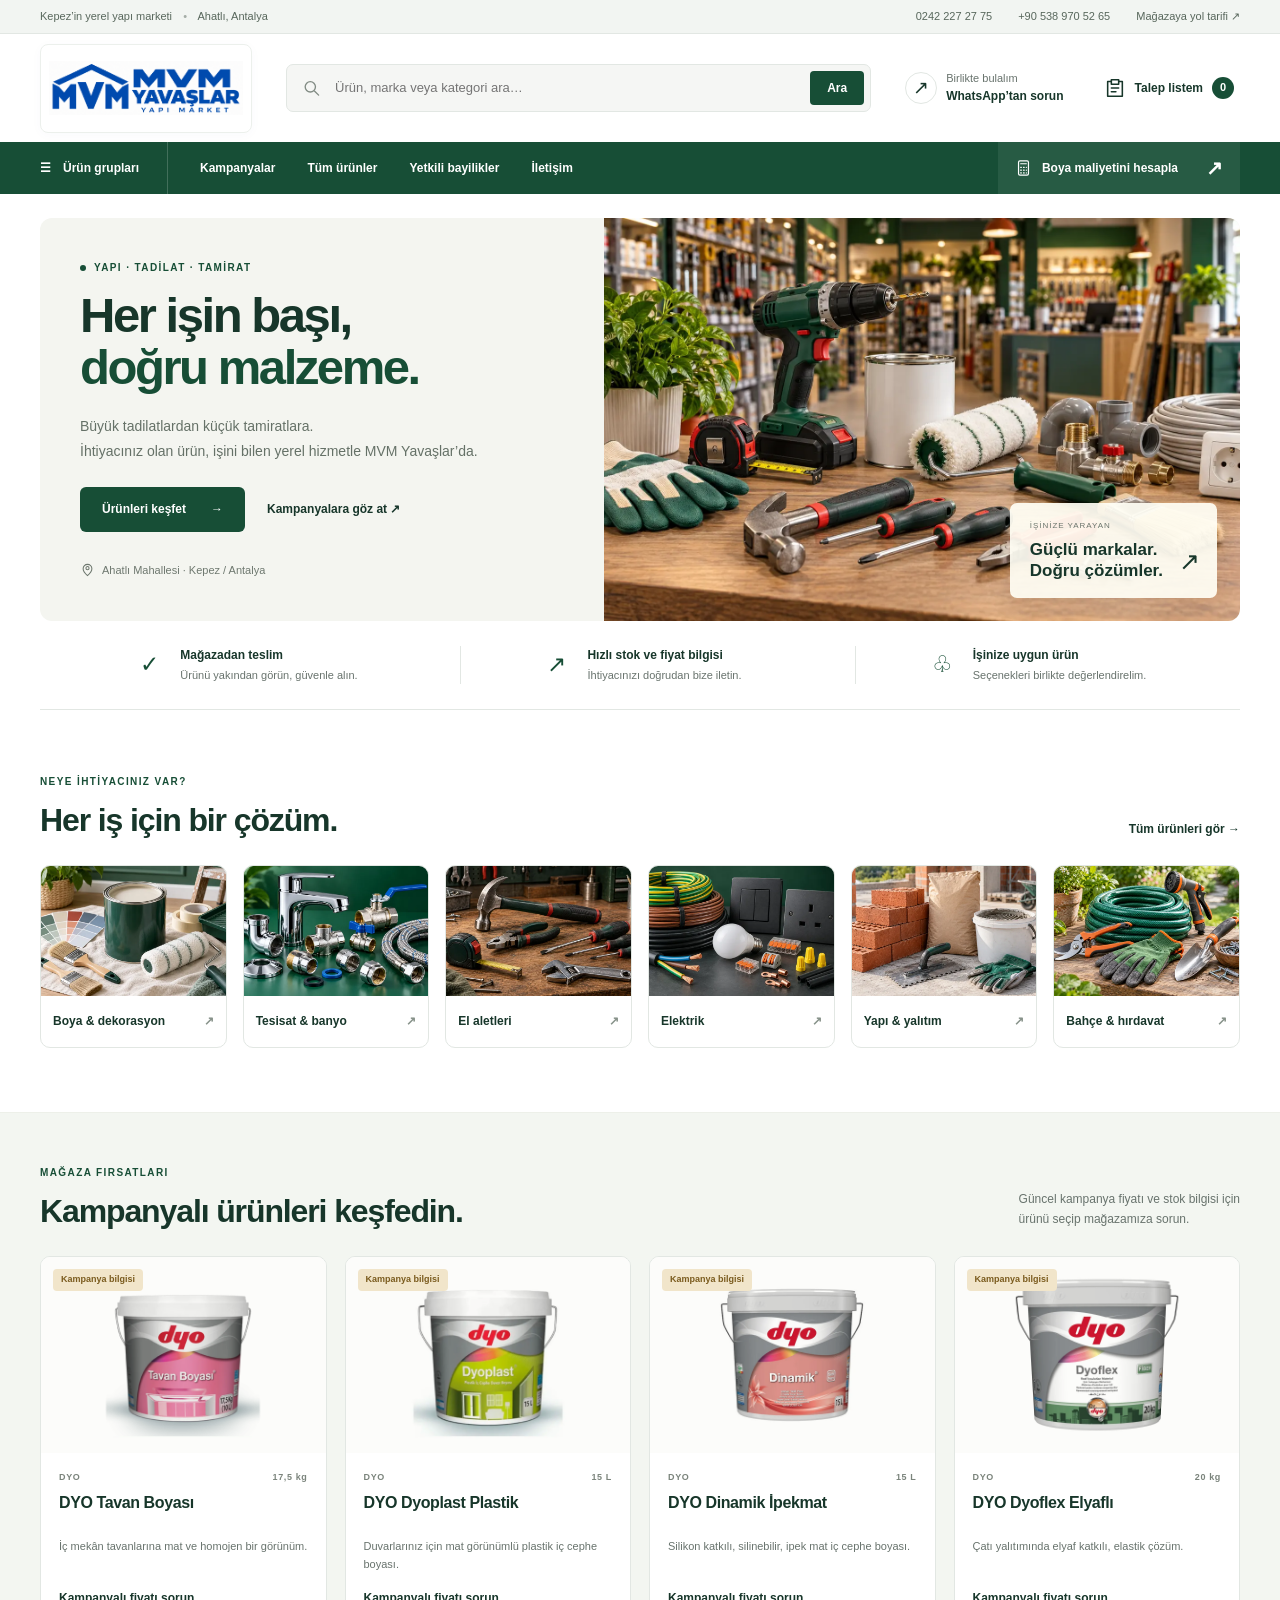
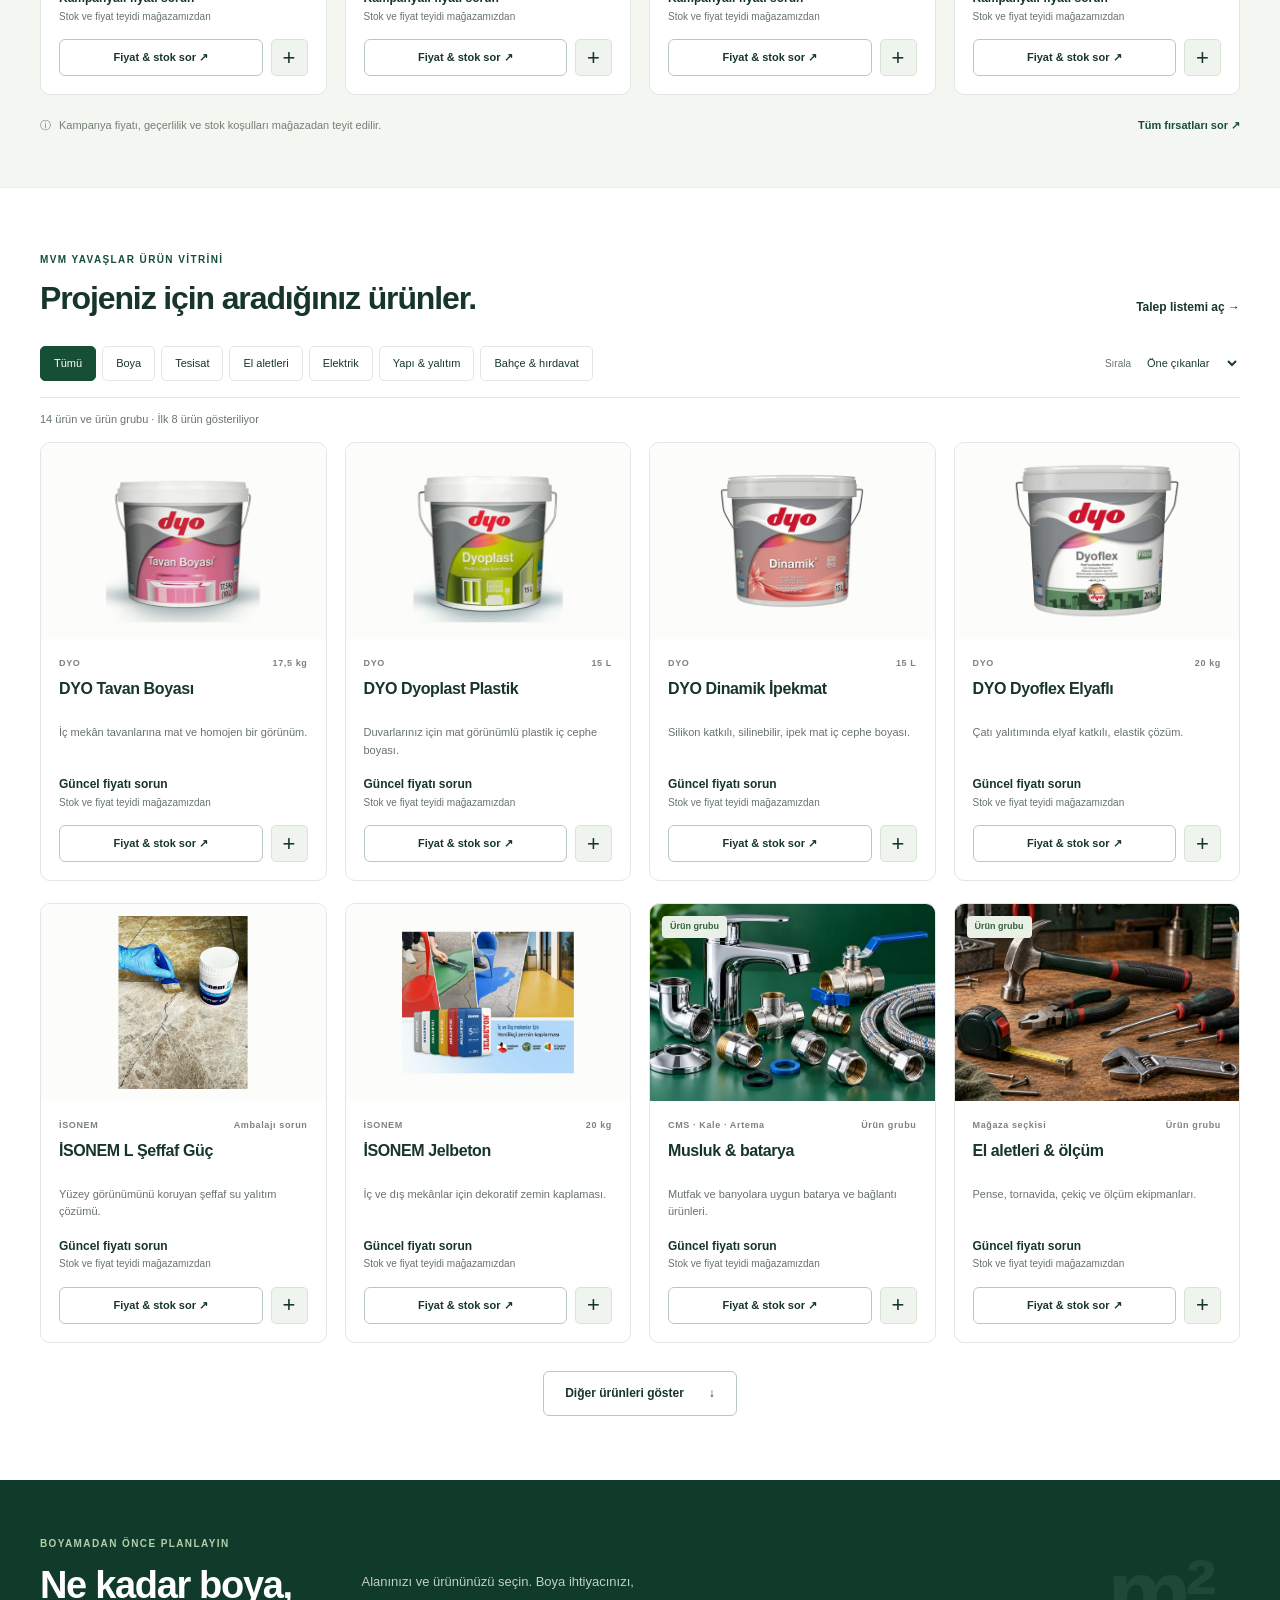
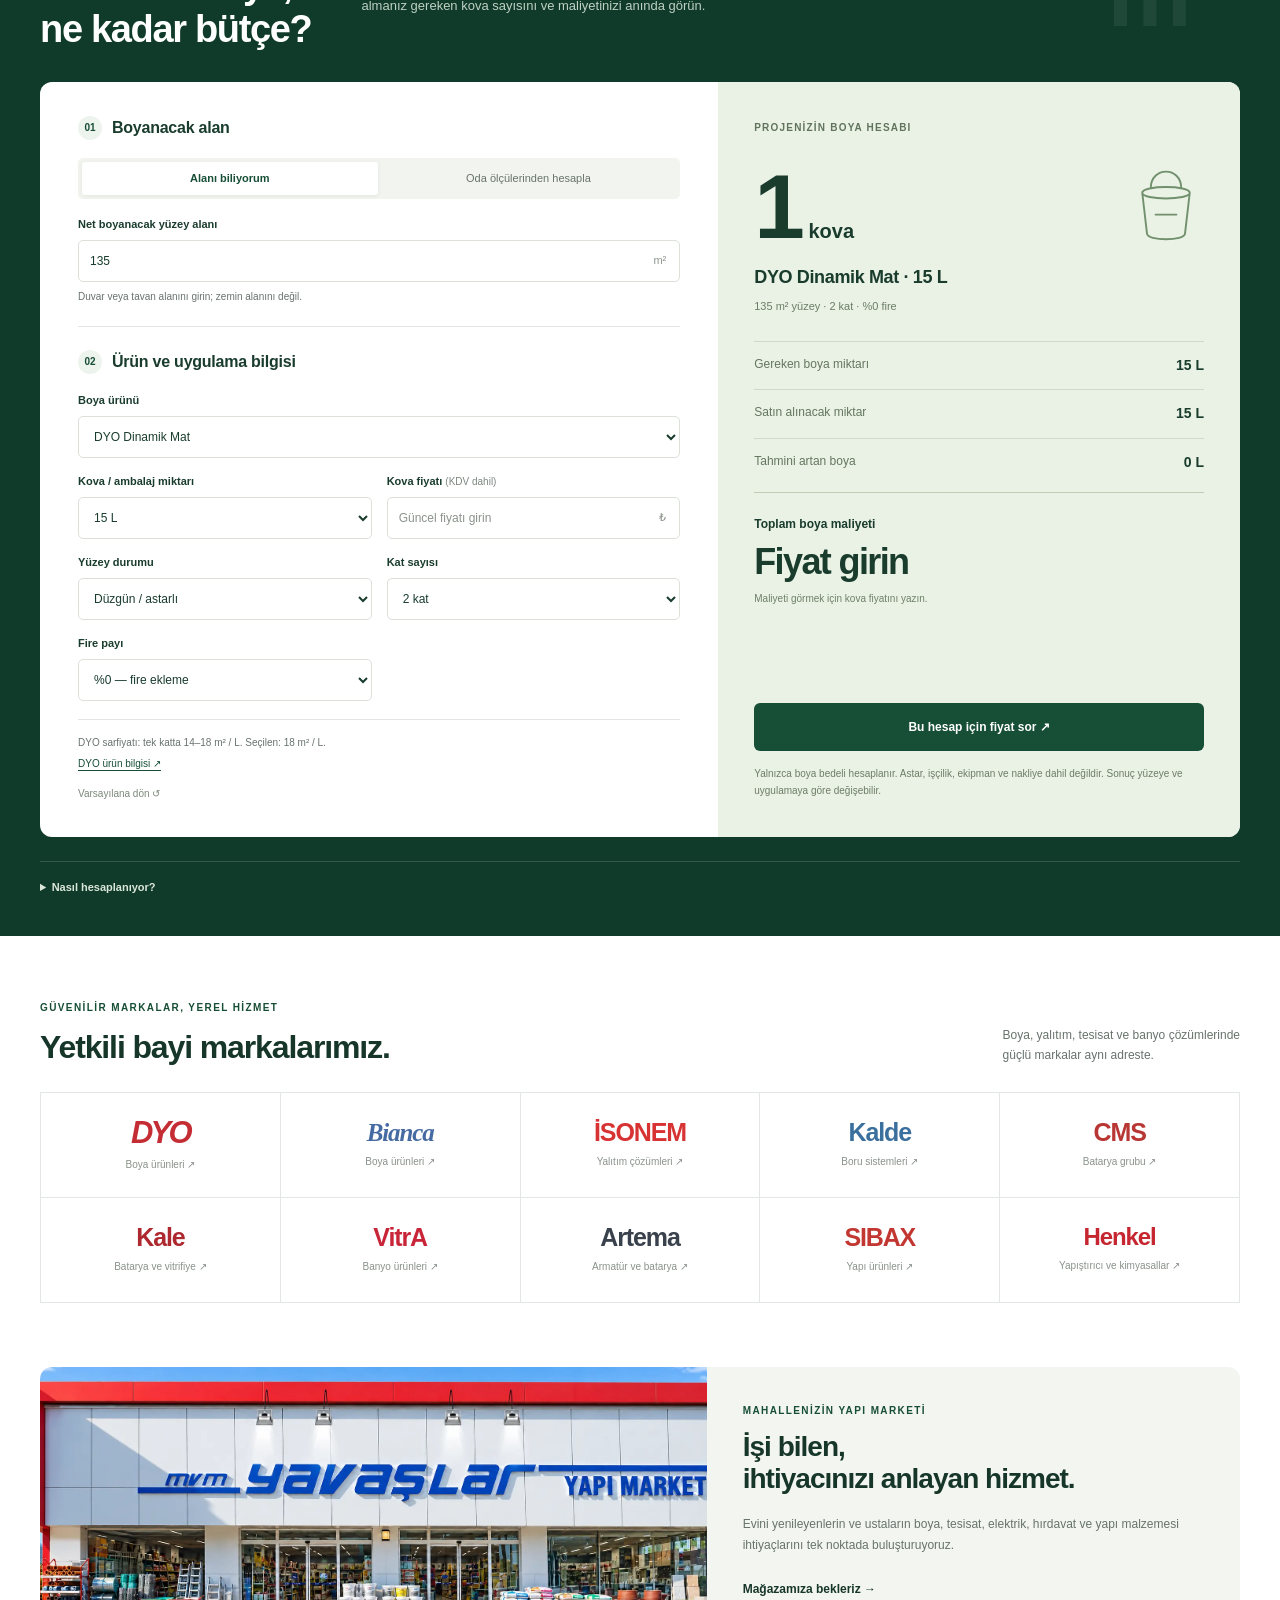
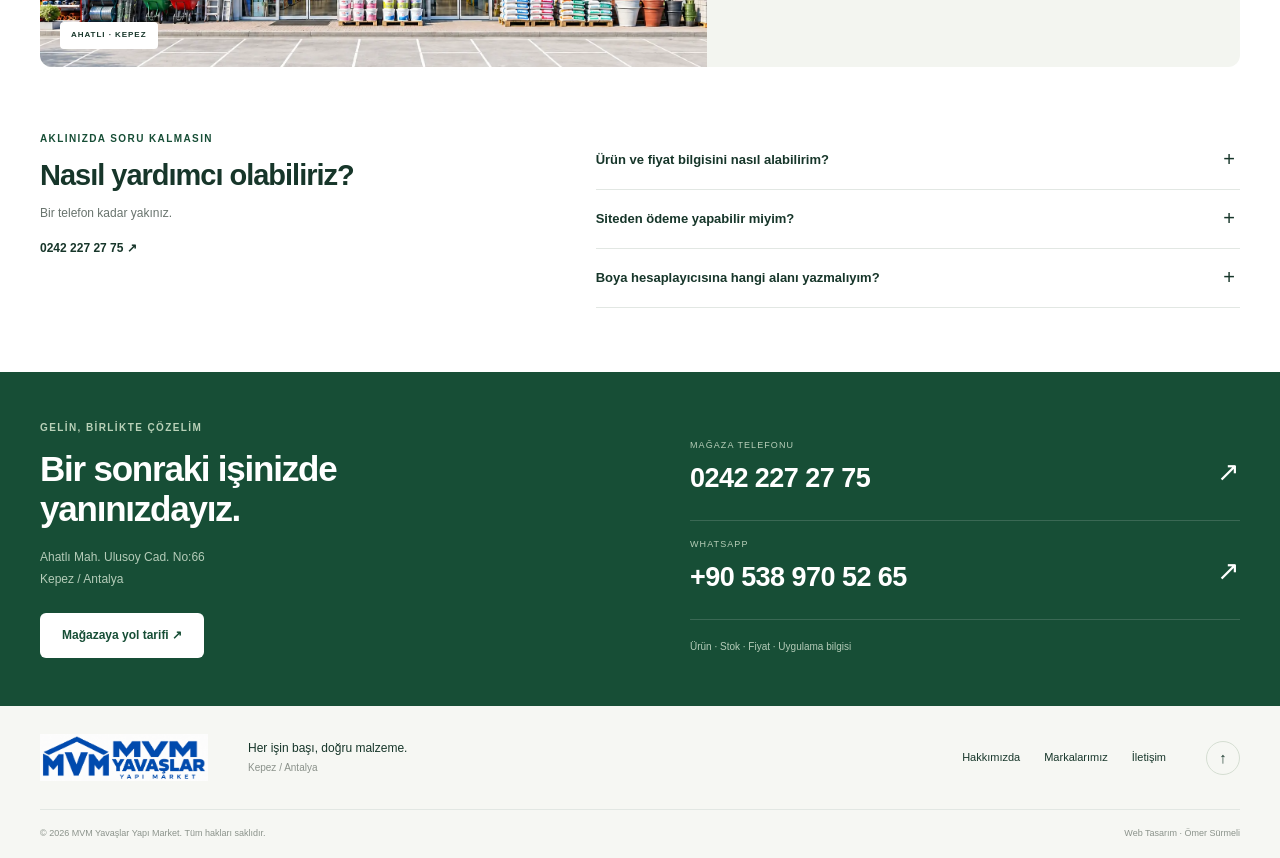
==== commit cbbe2105: "Use approved blue MVM logo in header footer and site metadata" ====
--- a/index.html
+++ b/index.html
@@ -17,22 +17,22 @@
   <meta name="twitter:card" content="summary_large_image">
   <meta name="mvm-release" content="20261028-domain-1">
   <meta name="theme-color" content="#174e36">
-  <link rel="icon" href="assets/mvm-logo-white-blue.svg" type="image/svg+xml">
-  <link rel="preload" href="assets/mvm-logo-white-blue.svg" as="image">
+  <link rel="icon" href="assets/mvm-logo-final-blue.svg" type="image/svg+xml">
+  <link rel="preload" href="assets/mvm-logo-final-blue.svg" as="image">
   <link rel="preload" href="assets/store-products-v2.webp" as="image">
-  <style>html{background:#fff;color:#17362a;font-family:Arial,Helvetica,sans-serif}body{margin:0}.masthead{background:#fff}.brand img{display:block;width:194px;height:81px}button,input,select{font:inherit}[hidden]{display:none!important}</style>
+  <style>html{background:#fff;color:#17362a;font-family:Arial,Helvetica,sans-serif}body{margin:0}.masthead{background:#fff}.brand img{display:block;width:194px;height:81px}button,input,select{font:inherit}[hidden]{display:none!important}.brand img,.footer-top img{object-fit:contain;height:auto;aspect-ratio:1710/480}</style>
   <link rel="stylesheet" href="styles.css?v=20261028-domain-1">
   <script src="data.js?v=20261028-domain-1" defer></script>
   <script src="calculator.js?v=20261028-domain-1" defer></script>
   <script src="app.js?v=20261028-domain-1" defer></script>
-<script type="application/ld+json">{"@context":"https://schema.org","@type":["HomeAndConstructionBusiness","Store"],"@id":"https://mvmyavaslar.com/#business","name":"MVM Yavaşlar Yapı Market","url":"https://mvmyavaslar.com/","logo":"https://mvmyavaslar.com/assets/mvm-logo-white-blue.svg","image":"https://mvmyavaslar.com/assets/mvm-magaza-cephe.webp","priceRange":"₺₺","telephone":["+902422272775","+905389705265"],"contactPoint":[{"@type":"ContactPoint","telephone":"+902422272775","contactType":"customer service"},{"@type":"ContactPoint","telephone":"+905389705265","contactType":"WhatsApp"}],"address":{"@type":"PostalAddress","streetAddress":"Ahatlı Mah. Ulusoy Cad. No:66","addressLocality":"Kepez","postalCode":"07090","addressRegion":"Antalya","addressCountry":"TR"},"areaServed":{"@type":"City","name":"Antalya"},"hasMap":"https://www.google.com/maps/search/?api=1&query=Ahatl%C4%B1+Mah.+Ulusoy+Cad.+No%3A66+Kepez+Antalya","sameAs":["https://www.facebook.com/mvm.yavaslar/","https://www.instagram.com/mvmyavaslaryapimarket/"],"openingHoursSpecification":[{"@type":"OpeningHoursSpecification","dayOfWeek":["Monday","Tuesday","Wednesday","Thursday","Friday","Saturday"],"opens":"07:45","closes":"19:30"},{"@type":"OpeningHoursSpecification","dayOfWeek":"Sunday","opens":"08:30","closes":"18:00"}]}</script>
+<script type="application/ld+json">{"@context":"https://schema.org","@type":["HomeAndConstructionBusiness","Store"],"@id":"https://mvmyavaslar.com/#business","name":"MVM Yavaşlar Yapı Market","url":"https://mvmyavaslar.com/","logo":"https://mvmyavaslar.com/assets/mvm-logo-final-blue.svg","image":"https://mvmyavaslar.com/assets/mvm-magaza-cephe.webp","priceRange":"₺₺","telephone":["+902422272775","+905389705265"],"contactPoint":[{"@type":"ContactPoint","telephone":"+902422272775","contactType":"customer service"},{"@type":"ContactPoint","telephone":"+905389705265","contactType":"WhatsApp"}],"address":{"@type":"PostalAddress","streetAddress":"Ahatlı Mah. Ulusoy Cad. No:66","addressLocality":"Kepez","postalCode":"07090","addressRegion":"Antalya","addressCountry":"TR"},"areaServed":{"@type":"City","name":"Antalya"},"hasMap":"https://www.google.com/maps/search/?api=1&query=Ahatl%C4%B1+Mah.+Ulusoy+Cad.+No%3A66+Kepez+Antalya","sameAs":["https://www.facebook.com/mvm.yavaslar/","https://www.instagram.com/mvmyavaslaryapimarket/"],"openingHoursSpecification":[{"@type":"OpeningHoursSpecification","dayOfWeek":["Monday","Tuesday","Wednesday","Thursday","Friday","Saturday"],"opens":"07:45","closes":"19:30"},{"@type":"OpeningHoursSpecification","dayOfWeek":"Sunday","opens":"08:30","closes":"18:00"}]}</script>
 </head>
 <body>
 <a class="skip" href="#icerik">İçeriğe geç</a>
 <div class="topbar"><div class="wrap topbar-inner"><span>Kepez’in yerel yapı marketi <span class="top-separator">•</span> Ahatlı, Antalya</span><div><a href="tel:+902422272775">0242 227 27 75</a><a href="tel:+905389705265">+90 538 970 52 65</a><a class="map-link" href="https://www.google.com/maps/search/?api=1&amp;query=Ahatl%C4%B1+Mah.+Ulusoy+Cad.+No%3A66+Kepez+Antalya" target="_blank" rel="noopener">Mağazaya yol tarifi ↗</a></div></div></div>
 <header class="masthead" id="anasayfa">
   <div class="wrap header-inner">
-    <a class="brand" href="#anasayfa" aria-label="MVM Yavaşlar Yapı Market ana sayfa"><img src="assets/mvm-logo-white-blue.svg" alt="MVM Yavaşlar Yapı Market" width="194" height="81" fetchpriority="high"></a>
+    <a class="brand" href="#anasayfa" aria-label="MVM Yavaşlar Yapı Market ana sayfa"><img src="assets/mvm-logo-final-blue.svg" alt="MVM Yavaşlar Yapı Market" width="194" height="81" fetchpriority="high"></a>
     <form class="search" id="search-form" role="search"><svg viewBox="0 0 24 24" aria-hidden="true"><circle cx="10.5" cy="10.5" r="6.5"/><path d="m16 16 5 5"/></svg><input type="search" id="search-input" aria-label="Ürün, marka veya kategori ara" placeholder="Ürün, marka veya kategori ara…" autocomplete="off"><button type="submit" aria-label="Ürünlerde ara">Ara</button></form>
     <a class="header-help" href="https://wa.me/905389705265" target="_blank" rel="noopener"><span class="round-icon">↗</span><span><small>Birlikte bulalım</small><b>WhatsApp’tan sorun</b></span></a>
     <button class="list-trigger" id="list-trigger" type="button"><svg viewBox="0 0 24 24" aria-hidden="true"><path d="M7 5H4v16h16V5h-3M8 3h8v5H8zM8 12h8M8 16h5"/></svg><span>Talep listem</span><b id="list-count">0</b></button>
@@ -70,7 +70,7 @@
   <section class="wrap section faq"><div><p class="eyebrow">AKLINIZDA SORU KALMASIN</p><h2>Nasıl yardımcı olabiliriz?</h2><p>Bir telefon kadar yakınız.</p><a class="text-link" href="tel:+902422272775">0242 227 27 75 ↗</a></div><div class="faq-list"><details><summary>Ürün ve fiyat bilgisini nasıl alabilirim?</summary><p>Ürünleri talep listenize ekleyin. Listenizi WhatsApp üzerinden mağazamıza ileterek güncel fiyat, stok ve kampanya koşullarını öğrenebilirsiniz.</p></details><details><summary>Siteden ödeme yapabilir miyim?</summary><p>Ürünleri sitede inceleyebilir, stok ve fiyat sorabilirsiniz. Alışveriş ve ödeme, ürün teyidinden sonra mağazamızda tamamlanır.</p></details><details><summary>Boya hesaplayıcısına hangi alanı yazmalıyım?</summary><p>Boyanacak duvar veya tavanın net yüzey alanını yazın. Odanın zemin alanını doğrudan duvar alanı olarak kullanmayın. Oda ölçülerinden hesaplama seçeneği ile kapı ve pencere boşluklarını düşebilirsiniz.</p></details></div></section>
   <section class="contact-section" id="iletisim"><div class="wrap contact-inner"><div><p class="eyebrow">GELİN, BİRLİKTE ÇÖZELİM</p><h2>Bir sonraki işinizde<br>yanınızdayız.</h2><p>Ahatlı Mah. Ulusoy Cad. No:66<br>Kepez / Antalya</p><a class="button light" href="https://www.google.com/maps/search/?api=1&amp;query=Ahatl%C4%B1+Mah.+Ulusoy+Cad.+No%3A66+Kepez+Antalya" target="_blank" rel="noopener">Mağazaya yol tarifi ↗</a></div><div class="contact-links"><a href="tel:+902422272775"><small>MAĞAZA TELEFONU</small><strong>0242 227 27 75</strong><span>↗</span></a><a href="https://wa.me/905389705265" target="_blank" rel="noopener"><small>WHATSAPP</small><strong>+90 538 970 52 65</strong><span>↗</span></a><p>Ürün · Stok · Fiyat · Uygulama bilgisi</p></div></div></section>
 </main>
-<footer><div class="wrap footer-top"><a href="#anasayfa"><img src="assets/mvm-logo-white-blue.svg" width="168" height="70" alt="MVM Yavaşlar Yapı Market" loading="lazy"></a><p>Her işin başı, doğru malzeme.<br><span>Kepez / Antalya</span></p><div><a href="#hakkimizda">Hakkımızda</a><a href="#markalar">Markalarımız</a><a href="#iletisim">İletişim</a></div><a class="back-top" href="#anasayfa" aria-label="Sayfa başına dön">↑</a></div><div class="wrap footer-bottom"><span>© <span id="year">2026</span> MVM Yavaşlar Yapı Market. Tüm hakları saklıdır.</span><span>Web Tasarım · Ömer Sürmeli</span></div></footer>
+<footer><div class="wrap footer-top"><a href="#anasayfa"><img src="assets/mvm-logo-final-blue.svg" width="168" height="70" alt="MVM Yavaşlar Yapı Market" loading="lazy"></a><p>Her işin başı, doğru malzeme.<br><span>Kepez / Antalya</span></p><div><a href="#hakkimizda">Hakkımızda</a><a href="#markalar">Markalarımız</a><a href="#iletisim">İletişim</a></div><a class="back-top" href="#anasayfa" aria-label="Sayfa başına dön">↑</a></div><div class="wrap footer-bottom"><span>© <span id="year">2026</span> MVM Yavaşlar Yapı Market. Tüm hakları saklıdır.</span><span>Web Tasarım · Ömer Sürmeli</span></div></footer>
 <div class="mobile-bar"><a href="tel:+902422272775">Hemen ara ↗</a><a href="https://wa.me/905389705265" target="_blank" rel="noopener">WhatsApp ↗</a><button id="mobile-list" type="button">Talep listem <b id="mobile-count">0</b></button></div>
 <dialog id="product-dialog" class="product-dialog" aria-labelledby="product-dialog-title"><button class="dialog-close" type="button" data-close aria-label="Ürün detayını kapat">×</button><div id="product-detail"></div></dialog>
 <dialog id="list-dialog" class="list-dialog" aria-labelledby="list-title"><div class="list-heading"><div><p class="eyebrow">ÜRÜN SEÇİMLERİNİZ</p><h2 id="list-title">Talep listem</h2></div><button class="dialog-close" type="button" data-close aria-label="Talep listesini kapat">×</button></div><p class="list-intro">Ürünlerin miktarını belirleyin, stok ve fiyatı birlikte sorun.</p><div id="list-items"></div><div id="list-footer"><label class="field"><span>Notunuz <small>(isteğe bağlı)</small></span><textarea id="list-note" rows="2" maxlength="700" placeholder="Renk, ölçü veya ihtiyaç duyduğunuz diğer bilgiler…"></textarea></label><a id="list-whatsapp" class="button primary" href="https://wa.me/905389705265" target="_blank" rel="noopener">Listeyi WhatsApp’ta aç ↗</a><p class="list-disclaimer">Talep listesi sipariş oluşturmaz. Göndermeden önce WhatsApp’ta mesajı inceleyebilirsiniz.</p><button id="clear-list" type="button" class="text-link">Listeyi temizle</button></div></dialog>
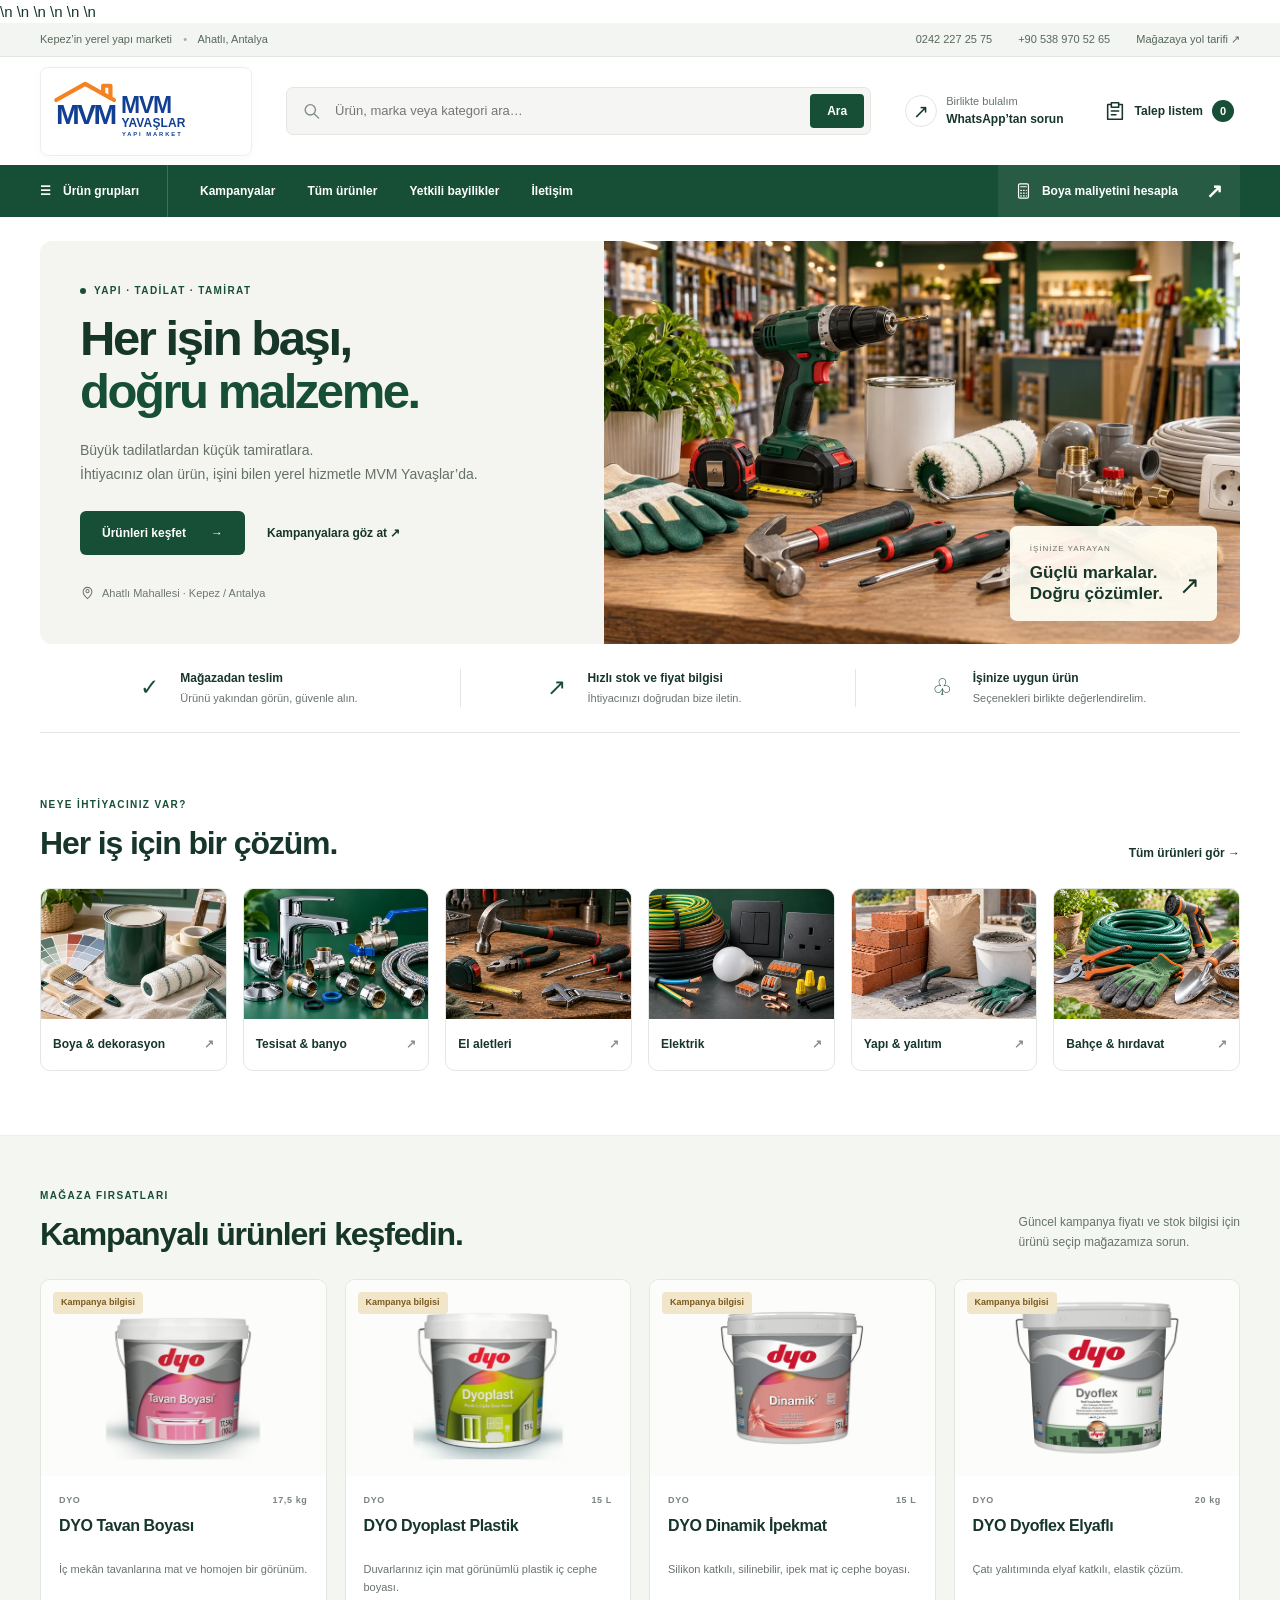
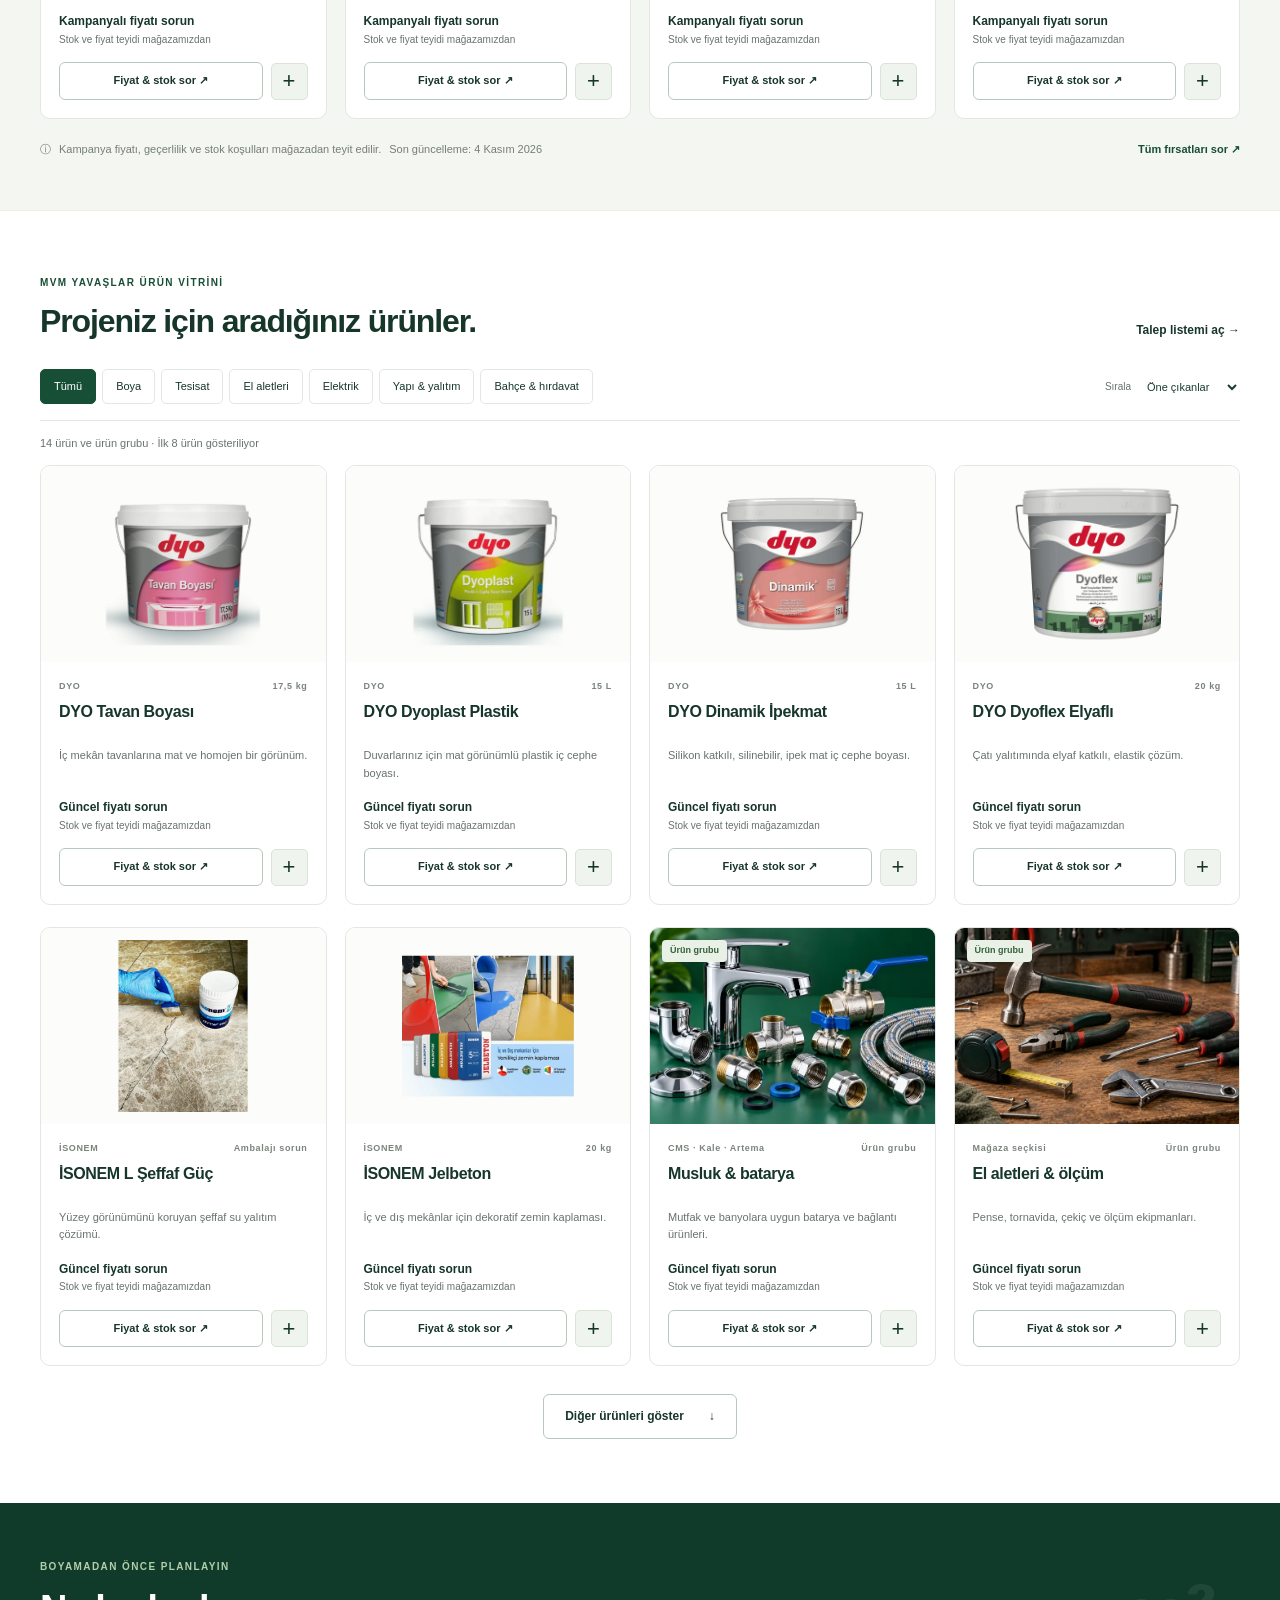
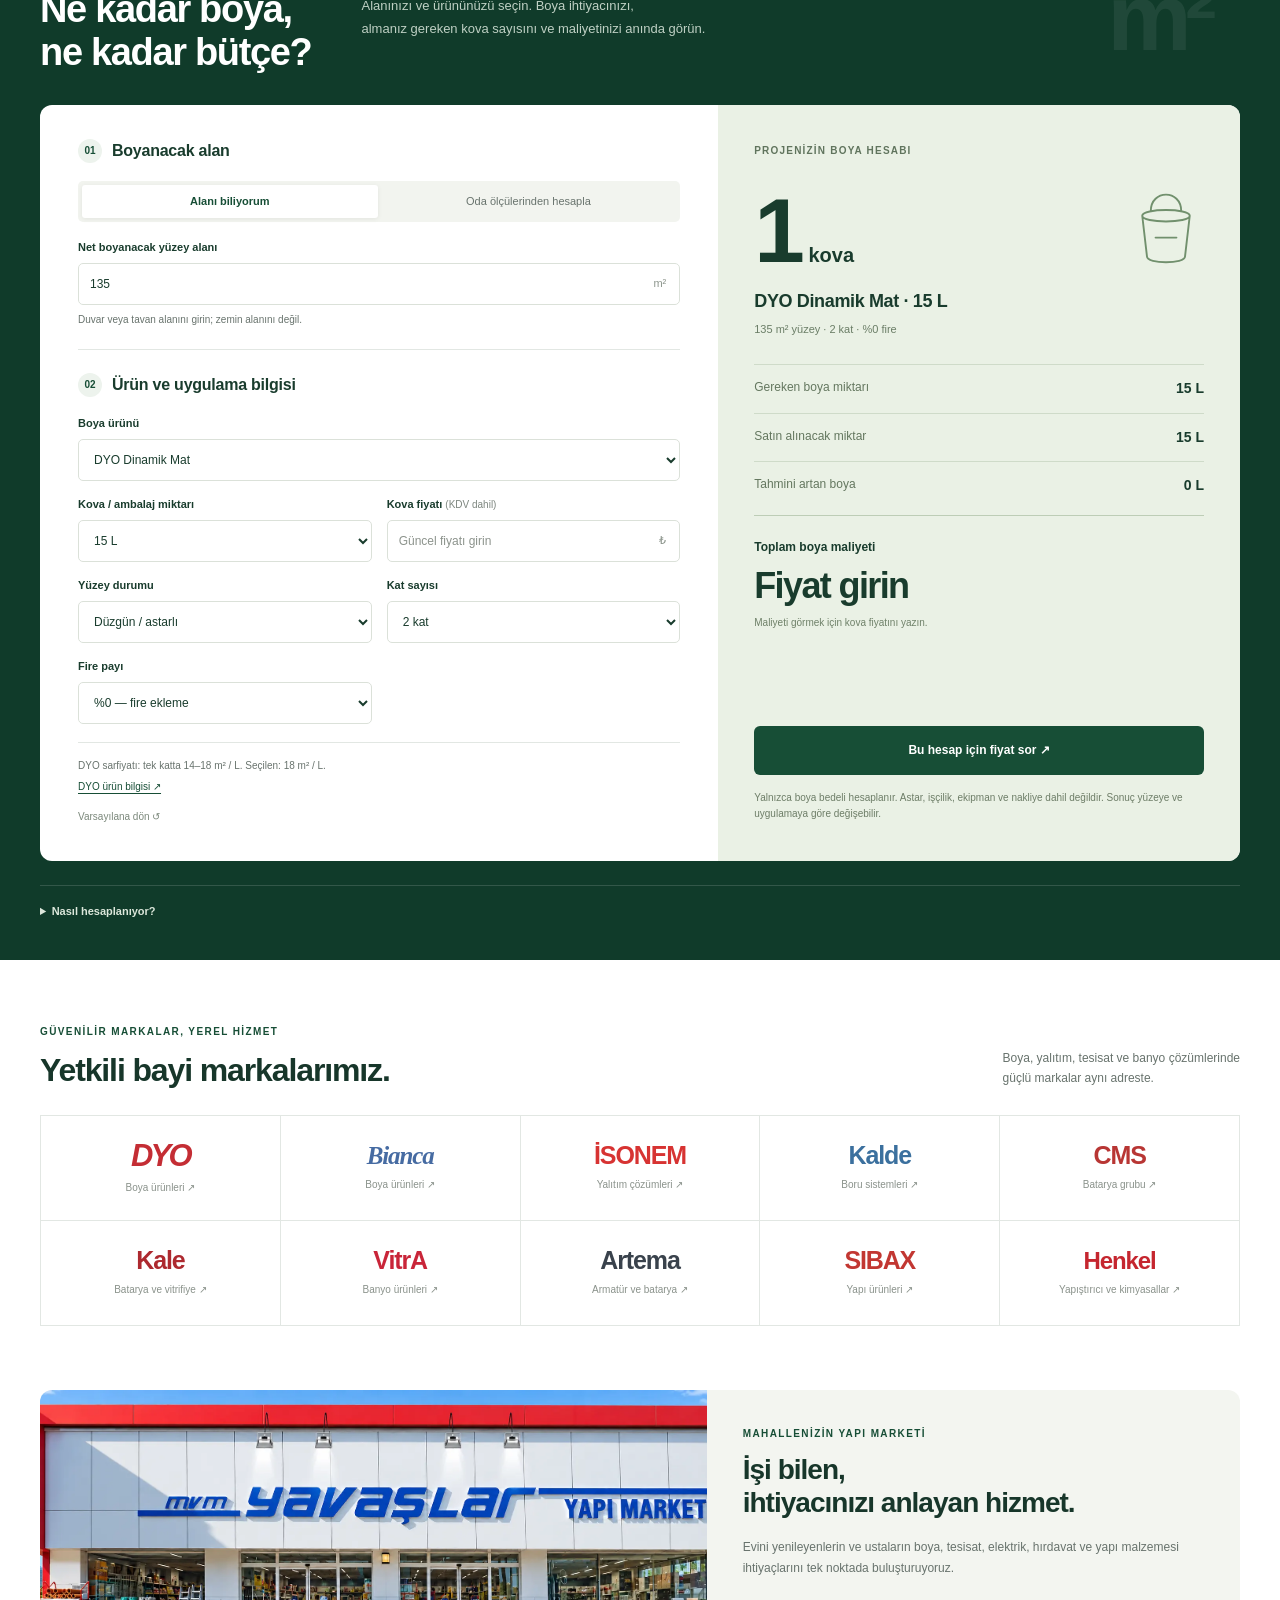
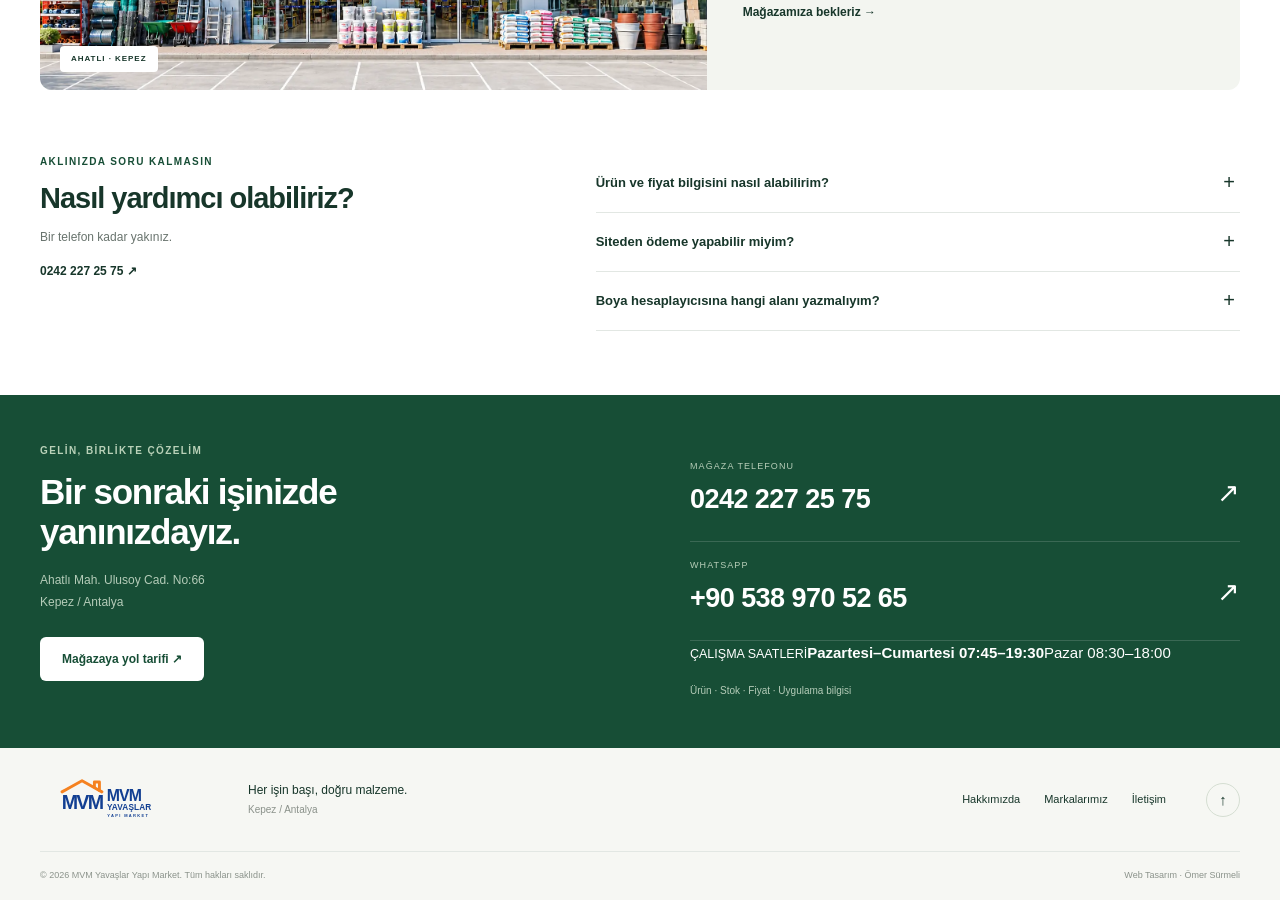
==== commit 0ceef06e: "İletişim, logo, kampanya ve sosyal paylaşım bilgilerini düzelt" ====
--- a/index.html
+++ b/index.html
@@ -14,25 +14,25 @@
   <meta property="og:description" content="Ürünleri keşfedin, talep listesi oluşturun ve boya ihtiyacınızı hesaplayın. Kepez / Antalya.">
   <meta property="og:url" content="https://mvmyavaslar.com/">
   <meta property="og:image" content="https://mvmyavaslar.com/assets/mvm-magaza-cephe.webp">
-  <meta name="twitter:card" content="summary_large_image">
-  <meta name="mvm-release" content="20261028-domain-1">
+  <meta name="twitter:card" content="summary_large_image">\n  <meta name="twitter:title" content="MVM Yavaşlar Yapı Market | Ürünler ve Boya Hesaplayıcı">\n  <meta name="twitter:description" content="Ürünleri keşfedin, talep listesi oluşturun ve boya ihtiyacınızı hesaplayın. Kepez / Antalya.">\n  <meta name="twitter:image" content="https://mvmyavaslar.com/assets/mvm-magaza-cephe.webp">\n  <meta property="og:image:alt" content="MVM Yavaşlar Yapı Market mağaza görünümü">\n  <meta property="og:image:width" content="2061">\n  <meta property="og:image:height" content="763">
+  <meta name="mvm-release" content="20261104-fix-1">
   <meta name="theme-color" content="#174e36">
-  <link rel="icon" href="assets/mvm-logo-final-blue.svg" type="image/svg+xml">
-  <link rel="preload" href="assets/mvm-logo-final-blue.svg" as="image">
+  <link rel="icon" href="assets/mvm-logo-optimized.svg" type="image/svg+xml">
+  <link rel="preload" href="assets/mvm-logo-optimized.svg" as="image">
   <link rel="preload" href="assets/store-products-v2.webp" as="image">
   <style>html{background:#fff;color:#17362a;font-family:Arial,Helvetica,sans-serif}body{margin:0}.masthead{background:#fff}.brand img{display:block;width:194px;height:81px}button,input,select{font:inherit}[hidden]{display:none!important}.brand img,.footer-top img{object-fit:contain;height:auto;aspect-ratio:1710/480}</style>
-  <link rel="stylesheet" href="styles.css?v=20261028-domain-1">
-  <script src="data.js?v=20261028-domain-1" defer></script>
-  <script src="calculator.js?v=20261028-domain-1" defer></script>
-  <script src="app.js?v=20261028-domain-1" defer></script>
-<script type="application/ld+json">{"@context":"https://schema.org","@type":["HomeAndConstructionBusiness","Store"],"@id":"https://mvmyavaslar.com/#business","name":"MVM Yavaşlar Yapı Market","url":"https://mvmyavaslar.com/","logo":"https://mvmyavaslar.com/assets/mvm-logo-final-blue.svg","image":"https://mvmyavaslar.com/assets/mvm-magaza-cephe.webp","priceRange":"₺₺","telephone":["+902422272775","+905389705265"],"contactPoint":[{"@type":"ContactPoint","telephone":"+902422272775","contactType":"customer service"},{"@type":"ContactPoint","telephone":"+905389705265","contactType":"WhatsApp"}],"address":{"@type":"PostalAddress","streetAddress":"Ahatlı Mah. Ulusoy Cad. No:66","addressLocality":"Kepez","postalCode":"07090","addressRegion":"Antalya","addressCountry":"TR"},"areaServed":{"@type":"City","name":"Antalya"},"hasMap":"https://www.google.com/maps/search/?api=1&query=Ahatl%C4%B1+Mah.+Ulusoy+Cad.+No%3A66+Kepez+Antalya","sameAs":["https://www.facebook.com/mvm.yavaslar/","https://www.instagram.com/mvmyavaslaryapimarket/"],"openingHoursSpecification":[{"@type":"OpeningHoursSpecification","dayOfWeek":["Monday","Tuesday","Wednesday","Thursday","Friday","Saturday"],"opens":"07:45","closes":"19:30"},{"@type":"OpeningHoursSpecification","dayOfWeek":"Sunday","opens":"08:30","closes":"18:00"}]}</script>
+  <link rel="stylesheet" href="styles.css?v=20261104-fix-1">
+  <script src="data.js?v=20261104-fix-1" defer></script>
+  <script src="calculator.js?v=20261104-fix-1" defer></script>
+  <script src="app.js?v=20261104-fix-1" defer></script>
+<script type="application/ld+json">{"@context":"https://schema.org","@type":["HomeAndConstructionBusiness","Store"],"@id":"https://mvmyavaslar.com/#business","name":"MVM Yavaşlar Yapı Market","url":"https://mvmyavaslar.com/","logo":"https://mvmyavaslar.com/assets/mvm-logo-optimized.svg","image":"https://mvmyavaslar.com/assets/mvm-magaza-cephe.webp","priceRange":"₺₺","telephone":["+902422272575","+905389705265"],"contactPoint":[{"@type":"ContactPoint","telephone":"+902422272575","contactType":"customer service"},{"@type":"ContactPoint","telephone":"+905389705265","contactType":"WhatsApp"}],"address":{"@type":"PostalAddress","streetAddress":"Ahatlı Mah. Ulusoy Cad. No:66","addressLocality":"Kepez","postalCode":"07090","addressRegion":"Antalya","addressCountry":"TR"},"areaServed":{"@type":"City","name":"Antalya"},"hasMap":"https://www.google.com/maps/search/?api=1&query=Ahatl%C4%B1+Mah.+Ulusoy+Cad.+No%3A66+Kepez+Antalya","sameAs":["https://www.facebook.com/mvm.yavaslar/","https://www.instagram.com/mvmyavaslaryapimarket/"],"openingHoursSpecification":[{"@type":"OpeningHoursSpecification","dayOfWeek":["Monday","Tuesday","Wednesday","Thursday","Friday","Saturday"],"opens":"07:45","closes":"19:30"},{"@type":"OpeningHoursSpecification","dayOfWeek":"Sunday","opens":"08:30","closes":"18:00"}]}</script>
 </head>
 <body>
 <a class="skip" href="#icerik">İçeriğe geç</a>
-<div class="topbar"><div class="wrap topbar-inner"><span>Kepez’in yerel yapı marketi <span class="top-separator">•</span> Ahatlı, Antalya</span><div><a href="tel:+902422272775">0242 227 27 75</a><a href="tel:+905389705265">+90 538 970 52 65</a><a class="map-link" href="https://www.google.com/maps/search/?api=1&amp;query=Ahatl%C4%B1+Mah.+Ulusoy+Cad.+No%3A66+Kepez+Antalya" target="_blank" rel="noopener">Mağazaya yol tarifi ↗</a></div></div></div>
+<div class="topbar"><div class="wrap topbar-inner"><span>Kepez’in yerel yapı marketi <span class="top-separator">•</span> Ahatlı, Antalya</span><div><a href="tel:+902422272575">0242 227 25 75</a><a href="tel:+905389705265">+90 538 970 52 65</a><a class="map-link" href="https://www.google.com/maps/search/?api=1&amp;query=Ahatl%C4%B1+Mah.+Ulusoy+Cad.+No%3A66+Kepez+Antalya" target="_blank" rel="noopener">Mağazaya yol tarifi ↗</a></div></div></div>
 <header class="masthead" id="anasayfa">
   <div class="wrap header-inner">
-    <a class="brand" href="#anasayfa" aria-label="MVM Yavaşlar Yapı Market ana sayfa"><img src="assets/mvm-logo-final-blue.svg" alt="MVM Yavaşlar Yapı Market" width="194" height="81" fetchpriority="high"></a>
+    <a class="brand" href="#anasayfa" aria-label="MVM Yavaşlar Yapı Market ana sayfa"><img src="assets/mvm-logo-optimized.svg" alt="MVM Yavaşlar Yapı Market" width="194" height="81" fetchpriority="high"></a>
     <form class="search" id="search-form" role="search"><svg viewBox="0 0 24 24" aria-hidden="true"><circle cx="10.5" cy="10.5" r="6.5"/><path d="m16 16 5 5"/></svg><input type="search" id="search-input" aria-label="Ürün, marka veya kategori ara" placeholder="Ürün, marka veya kategori ara…" autocomplete="off"><button type="submit" aria-label="Ürünlerde ara">Ara</button></form>
     <a class="header-help" href="https://wa.me/905389705265" target="_blank" rel="noopener"><span class="round-icon">↗</span><span><small>Birlikte bulalım</small><b>WhatsApp’tan sorun</b></span></a>
     <button class="list-trigger" id="list-trigger" type="button"><svg viewBox="0 0 24 24" aria-hidden="true"><path d="M7 5H4v16h16V5h-3M8 3h8v5H8zM8 12h8M8 16h5"/></svg><span>Talep listem</span><b id="list-count">0</b></button>
@@ -48,7 +48,7 @@
 
   <section class="wrap section" id="gruplar"><div class="section-head"><div><p class="eyebrow">NEYE İHTİYACINIZ VAR?</p><h2>Her iş için bir çözüm.</h2></div><a class="text-link" href="#urunler">Tüm ürünleri gör →</a></div><div class="category-grid" id="category-grid"></div></section>
 
-  <section class="campaign-section" id="kampanyalar"><div class="wrap section"><div class="section-head"><div><p class="eyebrow">MAĞAZA FIRSATLARI</p><h2>Kampanyalı ürünleri keşfedin.</h2></div><p class="section-description">Güncel kampanya fiyatı ve stok bilgisi için<br>ürünü seçip mağazamıza sorun.</p></div><div class="campaign-grid" id="campaign-grid"></div><div class="campaign-note"><span>ⓘ</span><span>Kampanya fiyatı, geçerlilik ve stok koşulları mağazadan teyit edilir.</span><a href="https://wa.me/905389705265?text=Merhaba%2C%20g%C3%BCncel%20kampanyalar%C4%B1n%C4%B1z%20hakk%C4%B1nda%20bilgi%20alabilir%20miyim%3F" target="_blank" rel="noopener">Tüm fırsatları sor ↗</a></div></div></section>
+  <section class="campaign-section" id="kampanyalar"><div class="wrap section"><div class="section-head"><div><p class="eyebrow">MAĞAZA FIRSATLARI</p><h2>Kampanyalı ürünleri keşfedin.</h2></div><p class="section-description">Güncel kampanya fiyatı ve stok bilgisi için<br>ürünü seçip mağazamıza sorun.</p></div><div class="campaign-grid" id="campaign-grid"></div><div class="campaign-note"><span>ⓘ</span><span>Kampanya fiyatı, geçerlilik ve stok koşulları mağazadan teyit edilir.</span><span class="campaign-updated">Son güncelleme: 4 Kasım 2026</span><a href="https://wa.me/905389705265?text=Merhaba%2C%20g%C3%BCncel%20kampanyalar%C4%B1n%C4%B1z%20hakk%C4%B1nda%20bilgi%20alabilir%20miyim%3F" target="_blank" rel="noopener">Tüm fırsatları sor ↗</a></div></div></section>
 
   <section class="wrap section catalog" id="urunler"><div class="section-head"><div><p class="eyebrow">MVM YAVAŞLAR ÜRÜN VİTRİNİ</p><h2>Projeniz için aradığınız ürünler.</h2></div><button type="button" class="text-link" id="catalog-list-button">Talep listemi aç →</button></div><div class="catalog-toolbar"><div class="filter-list" id="filters" role="group" aria-label="Ürün grubuna göre filtrele"></div><label class="sort-label">Sırala <select id="sort" aria-label="Ürünleri sırala"><option value="featured">Öne çıkanlar</option><option value="az">İsme göre A–Z</option><option value="za">İsme göre Z–A</option></select></label></div><div class="results-line"><p id="result-count" aria-live="polite"></p><button id="reset-filters" class="text-link" type="button" hidden>Filtreleri temizle ×</button></div><div class="product-grid" id="product-grid"></div><div id="empty-results" class="empty-state" hidden><span>⌕</span><h3>Bu aramayla eşleşen ürün bulunamadı.</h3><p>Farklı bir kelime deneyin veya aradığınız ürünü bize sorun.</p><a id="empty-whatsapp" class="button primary" href="https://wa.me/905389705265" target="_blank" rel="noopener">WhatsApp’tan sorun ↗</a></div><div class="show-more"><button class="button outline" id="show-more" type="button">Diğer ürünleri göster <span>↓</span></button></div></section>
 
@@ -67,14 +67,14 @@
   <section class="wrap section" id="markalar"><div class="section-head"><div><p class="eyebrow">GÜVENİLİR MARKALAR, YEREL HİZMET</p><h2>Yetkili bayi markalarımız.</h2></div><p class="section-description">Boya, yalıtım, tesisat ve banyo çözümlerinde<br>güçlü markalar aynı adreste.</p></div><div class="brand-grid" id="brand-grid"></div></section>
 
   <section class="wrap store-section" id="hakkimizda"><div class="store-image"><img src="assets/mvm-magaza-cephe.webp" alt="MVM Yavaşlar Yapı Market mağaza görseli" width="2061" height="763" loading="lazy"><span>AHATLI · KEPEZ</span></div><div class="store-copy"><p class="eyebrow">MAHALLENİZİN YAPI MARKETİ</p><h2>İşi bilen,<br>ihtiyacınızı anlayan hizmet.</h2><p>Evini yenileyenlerin ve ustaların boya, tesisat, elektrik, hırdavat ve yapı malzemesi ihtiyaçlarını tek noktada buluşturuyoruz.</p><a class="text-link" href="#iletisim">Mağazamıza bekleriz →</a></div></section>
-  <section class="wrap section faq"><div><p class="eyebrow">AKLINIZDA SORU KALMASIN</p><h2>Nasıl yardımcı olabiliriz?</h2><p>Bir telefon kadar yakınız.</p><a class="text-link" href="tel:+902422272775">0242 227 27 75 ↗</a></div><div class="faq-list"><details><summary>Ürün ve fiyat bilgisini nasıl alabilirim?</summary><p>Ürünleri talep listenize ekleyin. Listenizi WhatsApp üzerinden mağazamıza ileterek güncel fiyat, stok ve kampanya koşullarını öğrenebilirsiniz.</p></details><details><summary>Siteden ödeme yapabilir miyim?</summary><p>Ürünleri sitede inceleyebilir, stok ve fiyat sorabilirsiniz. Alışveriş ve ödeme, ürün teyidinden sonra mağazamızda tamamlanır.</p></details><details><summary>Boya hesaplayıcısına hangi alanı yazmalıyım?</summary><p>Boyanacak duvar veya tavanın net yüzey alanını yazın. Odanın zemin alanını doğrudan duvar alanı olarak kullanmayın. Oda ölçülerinden hesaplama seçeneği ile kapı ve pencere boşluklarını düşebilirsiniz.</p></details></div></section>
-  <section class="contact-section" id="iletisim"><div class="wrap contact-inner"><div><p class="eyebrow">GELİN, BİRLİKTE ÇÖZELİM</p><h2>Bir sonraki işinizde<br>yanınızdayız.</h2><p>Ahatlı Mah. Ulusoy Cad. No:66<br>Kepez / Antalya</p><a class="button light" href="https://www.google.com/maps/search/?api=1&amp;query=Ahatl%C4%B1+Mah.+Ulusoy+Cad.+No%3A66+Kepez+Antalya" target="_blank" rel="noopener">Mağazaya yol tarifi ↗</a></div><div class="contact-links"><a href="tel:+902422272775"><small>MAĞAZA TELEFONU</small><strong>0242 227 27 75</strong><span>↗</span></a><a href="https://wa.me/905389705265" target="_blank" rel="noopener"><small>WHATSAPP</small><strong>+90 538 970 52 65</strong><span>↗</span></a><p>Ürün · Stok · Fiyat · Uygulama bilgisi</p></div></div></section>
+  <section class="wrap section faq"><div><p class="eyebrow">AKLINIZDA SORU KALMASIN</p><h2>Nasıl yardımcı olabiliriz?</h2><p>Bir telefon kadar yakınız.</p><a class="text-link" href="tel:+902422272575">0242 227 25 75 ↗</a></div><div class="faq-list"><details><summary>Ürün ve fiyat bilgisini nasıl alabilirim?</summary><p>Ürünleri talep listenize ekleyin. Listenizi WhatsApp üzerinden mağazamıza ileterek güncel fiyat, stok ve kampanya koşullarını öğrenebilirsiniz.</p></details><details><summary>Siteden ödeme yapabilir miyim?</summary><p>Ürünleri sitede inceleyebilir, stok ve fiyat sorabilirsiniz. Alışveriş ve ödeme, ürün teyidinden sonra mağazamızda tamamlanır.</p></details><details><summary>Boya hesaplayıcısına hangi alanı yazmalıyım?</summary><p>Boyanacak duvar veya tavanın net yüzey alanını yazın. Odanın zemin alanını doğrudan duvar alanı olarak kullanmayın. Oda ölçülerinden hesaplama seçeneği ile kapı ve pencere boşluklarını düşebilirsiniz.</p></details></div></section>
+  <section class="contact-section" id="iletisim"><div class="wrap contact-inner"><div><p class="eyebrow">GELİN, BİRLİKTE ÇÖZELİM</p><h2>Bir sonraki işinizde<br>yanınızdayız.</h2><p>Ahatlı Mah. Ulusoy Cad. No:66<br>Kepez / Antalya</p><a class="button light" href="https://www.google.com/maps/search/?api=1&amp;query=Ahatl%C4%B1+Mah.+Ulusoy+Cad.+No%3A66+Kepez+Antalya" target="_blank" rel="noopener">Mağazaya yol tarifi ↗</a></div><div class="contact-links"><a href="tel:+902422272575"><small>MAĞAZA TELEFONU</small><strong>0242 227 25 75</strong><span>↗</span></a><a href="https://wa.me/905389705265" target="_blank" rel="noopener"><small>WHATSAPP</small><strong>+90 538 970 52 65</strong><span>↗</span></a><div class="store-hours"><small>ÇALIŞMA SAATLERİ</small><strong>Pazartesi–Cumartesi 07:45–19:30</strong><span>Pazar 08:30–18:00</span></div><p>Ürün · Stok · Fiyat · Uygulama bilgisi</p></div></div></section>
 </main>
-<footer><div class="wrap footer-top"><a href="#anasayfa"><img src="assets/mvm-logo-final-blue.svg" width="168" height="70" alt="MVM Yavaşlar Yapı Market" loading="lazy"></a><p>Her işin başı, doğru malzeme.<br><span>Kepez / Antalya</span></p><div><a href="#hakkimizda">Hakkımızda</a><a href="#markalar">Markalarımız</a><a href="#iletisim">İletişim</a></div><a class="back-top" href="#anasayfa" aria-label="Sayfa başına dön">↑</a></div><div class="wrap footer-bottom"><span>© <span id="year">2026</span> MVM Yavaşlar Yapı Market. Tüm hakları saklıdır.</span><span>Web Tasarım · Ömer Sürmeli</span></div></footer>
-<div class="mobile-bar"><a href="tel:+902422272775">Hemen ara ↗</a><a href="https://wa.me/905389705265" target="_blank" rel="noopener">WhatsApp ↗</a><button id="mobile-list" type="button">Talep listem <b id="mobile-count">0</b></button></div>
+<footer><div class="wrap footer-top"><a href="#anasayfa"><img src="assets/mvm-logo-optimized.svg" width="168" height="70" alt="MVM Yavaşlar Yapı Market" loading="lazy"></a><p>Her işin başı, doğru malzeme.<br><span>Kepez / Antalya</span></p><div><a href="#hakkimizda">Hakkımızda</a><a href="#markalar">Markalarımız</a><a href="#iletisim">İletişim</a></div><a class="back-top" href="#anasayfa" aria-label="Sayfa başına dön">↑</a></div><div class="wrap footer-bottom"><span>© <span id="year">2026</span> MVM Yavaşlar Yapı Market. Tüm hakları saklıdır.</span><span>Web Tasarım · Ömer Sürmeli</span></div></footer>
+<div class="mobile-bar"><a href="tel:+902422272575">Hemen ara ↗</a><a href="https://wa.me/905389705265" target="_blank" rel="noopener">WhatsApp ↗</a><button id="mobile-list" type="button">Talep listem <b id="mobile-count">0</b></button></div>
 <dialog id="product-dialog" class="product-dialog" aria-labelledby="product-dialog-title"><button class="dialog-close" type="button" data-close aria-label="Ürün detayını kapat">×</button><div id="product-detail"></div></dialog>
 <dialog id="list-dialog" class="list-dialog" aria-labelledby="list-title"><div class="list-heading"><div><p class="eyebrow">ÜRÜN SEÇİMLERİNİZ</p><h2 id="list-title">Talep listem</h2></div><button class="dialog-close" type="button" data-close aria-label="Talep listesini kapat">×</button></div><p class="list-intro">Ürünlerin miktarını belirleyin, stok ve fiyatı birlikte sorun.</p><div id="list-items"></div><div id="list-footer"><label class="field"><span>Notunuz <small>(isteğe bağlı)</small></span><textarea id="list-note" rows="2" maxlength="700" placeholder="Renk, ölçü veya ihtiyaç duyduğunuz diğer bilgiler…"></textarea></label><a id="list-whatsapp" class="button primary" href="https://wa.me/905389705265" target="_blank" rel="noopener">Listeyi WhatsApp’ta aç ↗</a><p class="list-disclaimer">Talep listesi sipariş oluşturmaz. Göndermeden önce WhatsApp’ta mesajı inceleyebilirsiniz.</p><button id="clear-list" type="button" class="text-link">Listeyi temizle</button></div></dialog>
 <div class="toast" id="toast" role="status" aria-live="polite" hidden></div>
-<noscript><p class="noscript">Ürün filtreleri ve boya hesaplayıcısı için JavaScript’i etkinleştirin. Bilgi için <a href="tel:+902422272775">0242 227 27 75</a> numarasını arayabilirsiniz.</p></noscript>
+<noscript><p class="noscript">Ürün filtreleri ve boya hesaplayıcısı için JavaScript’i etkinleştirin. Bilgi için <a href="tel:+902422272575">0242 227 25 75</a> numarasını arayabilirsiniz.</p></noscript>
 </body>
 </html>
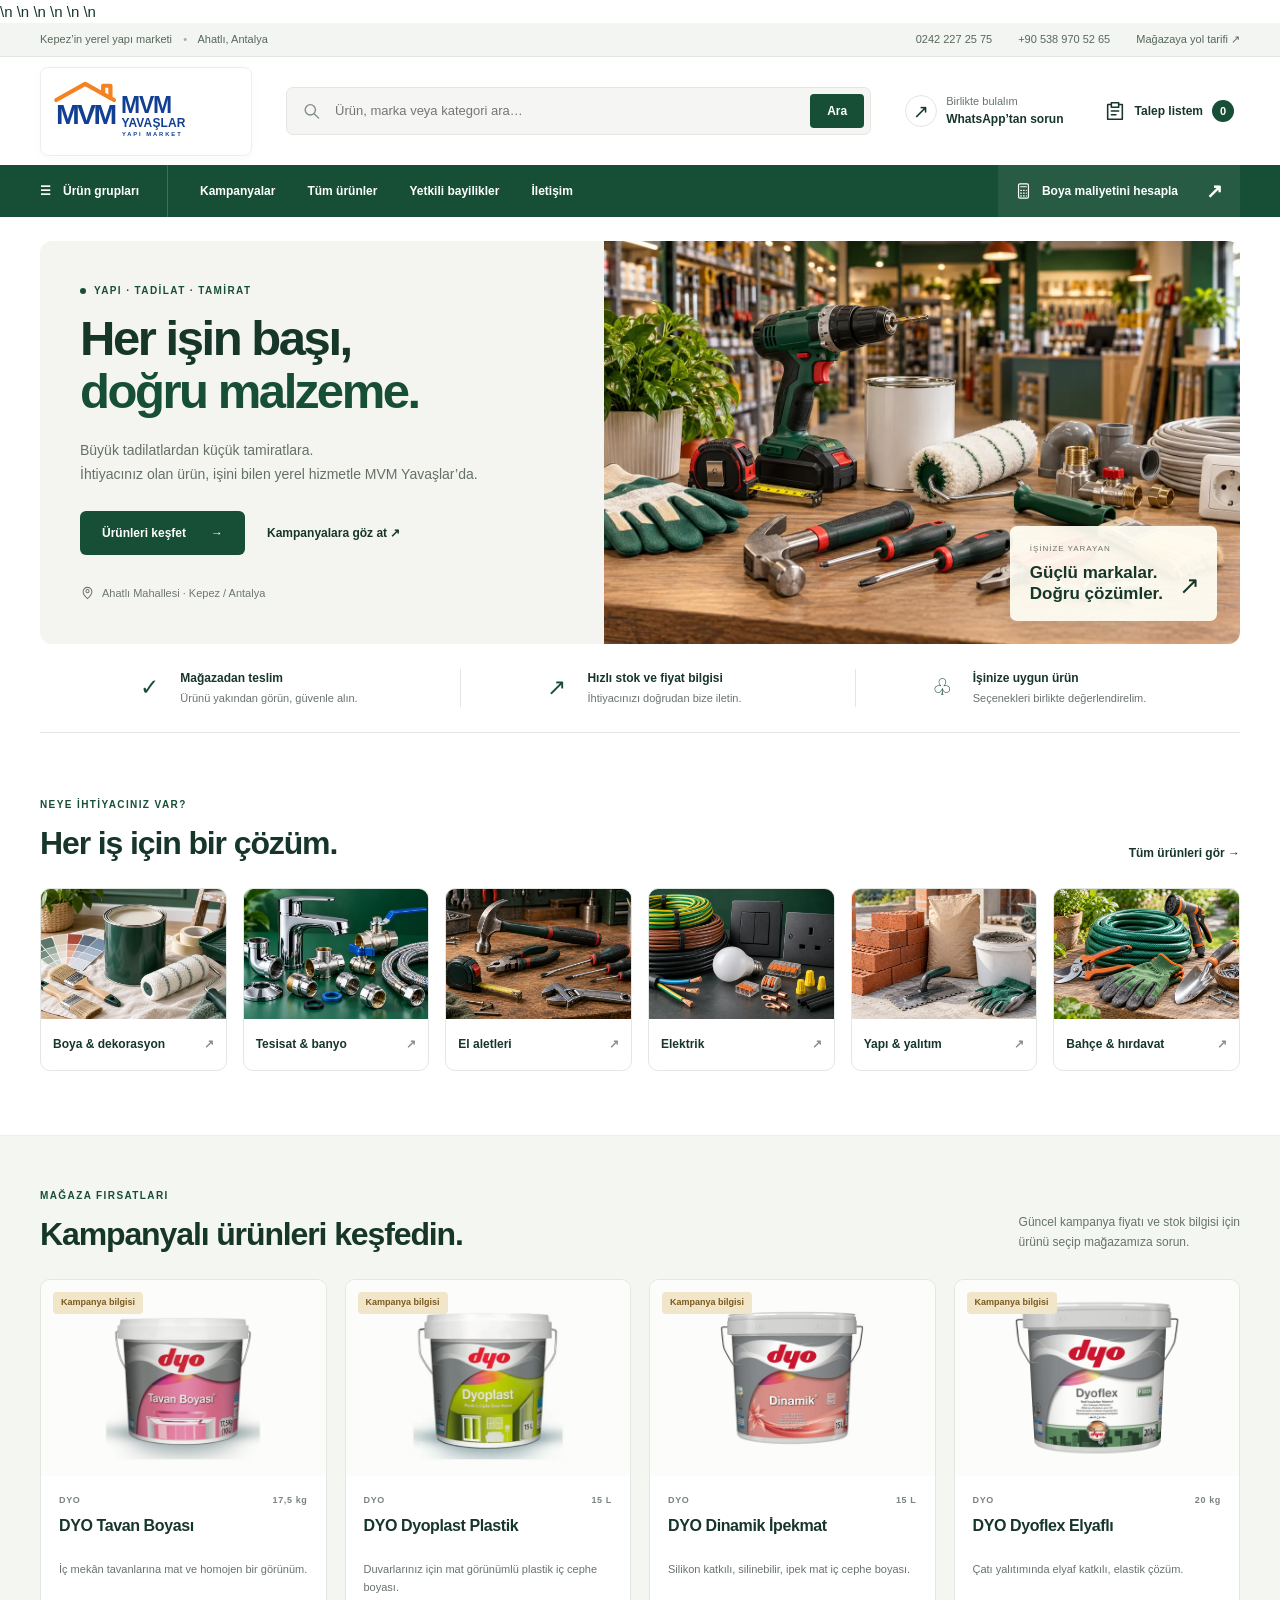
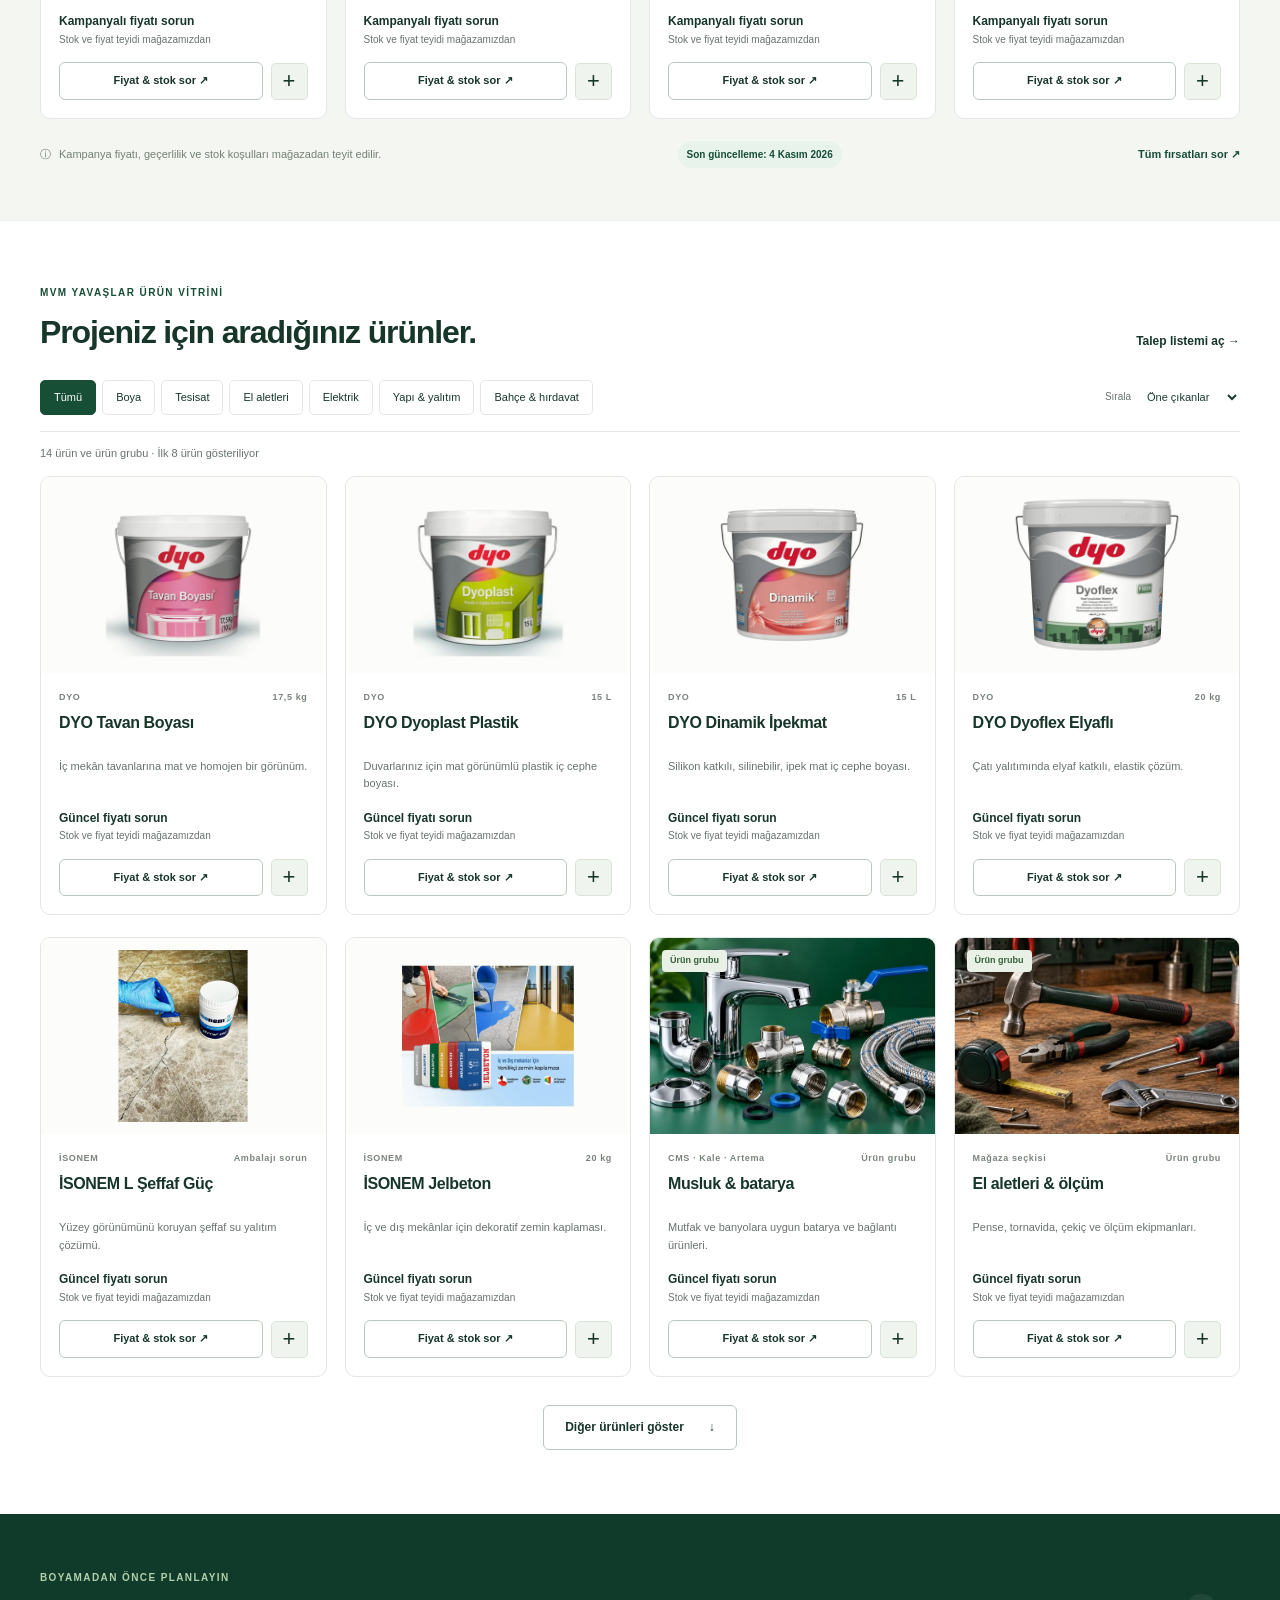
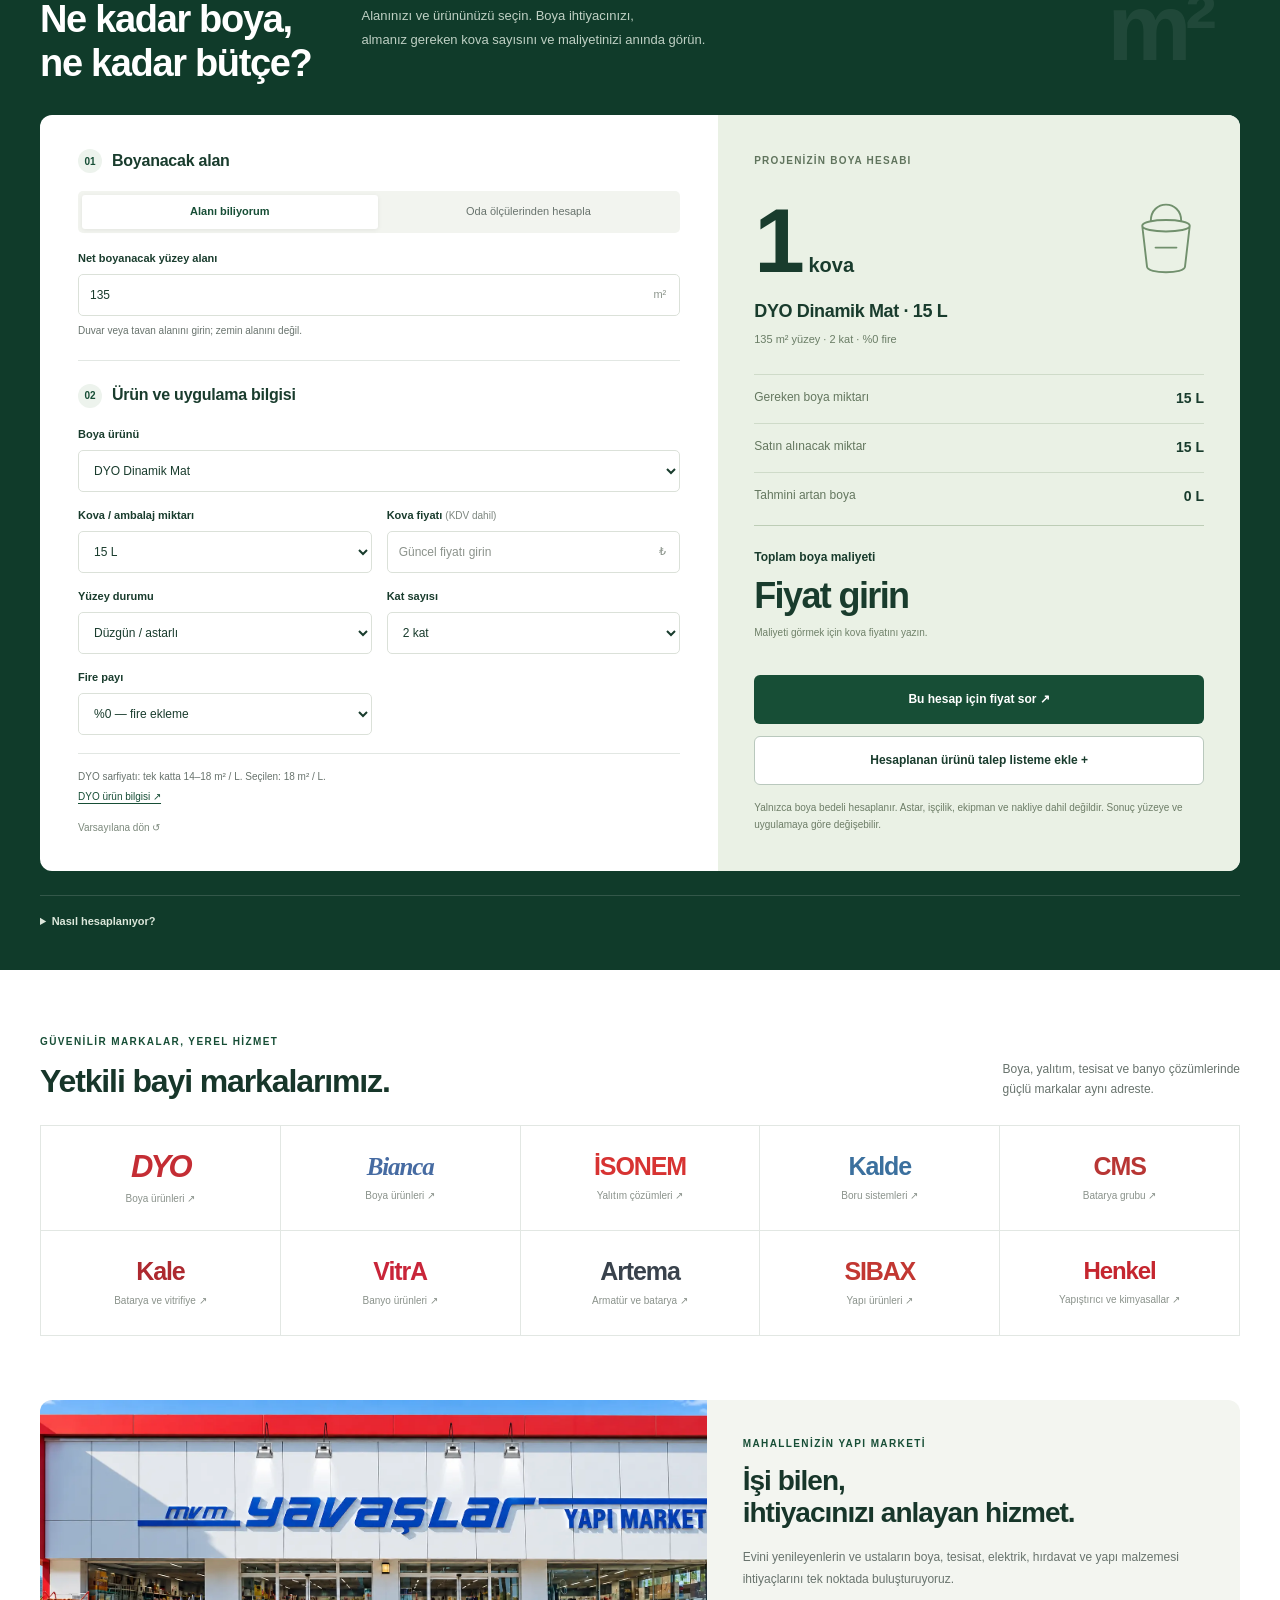
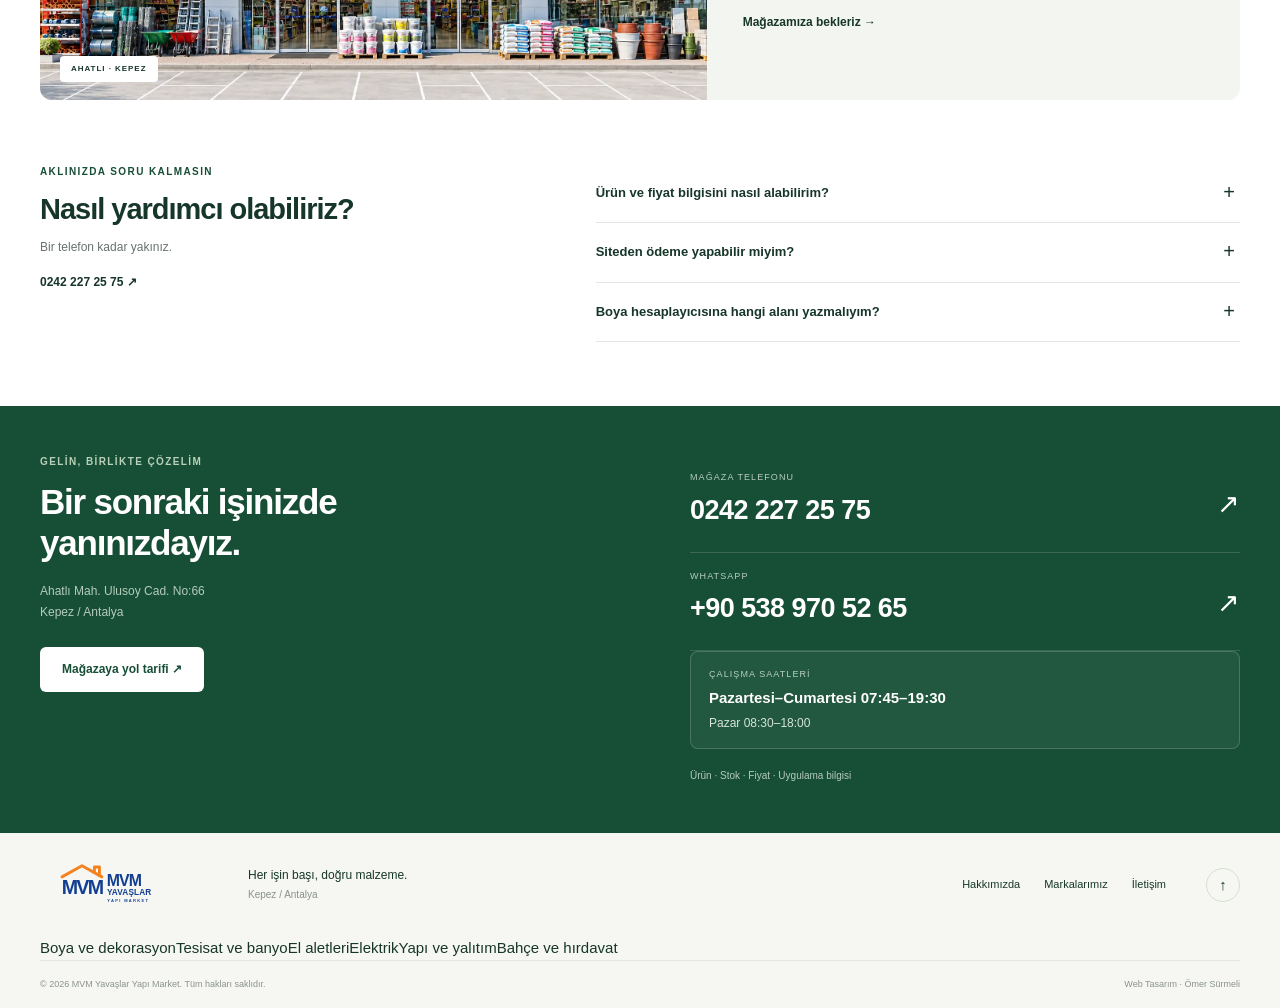
==== commit afeb6b70: "Kategori bağlantılarını ve boya talep listesi işlemini ekle" ====
--- a/index.html
+++ b/index.html
@@ -15,16 +15,16 @@
   <meta property="og:url" content="https://mvmyavaslar.com/">
   <meta property="og:image" content="https://mvmyavaslar.com/assets/mvm-magaza-cephe.webp">
   <meta name="twitter:card" content="summary_large_image">\n  <meta name="twitter:title" content="MVM Yavaşlar Yapı Market | Ürünler ve Boya Hesaplayıcı">\n  <meta name="twitter:description" content="Ürünleri keşfedin, talep listesi oluşturun ve boya ihtiyacınızı hesaplayın. Kepez / Antalya.">\n  <meta name="twitter:image" content="https://mvmyavaslar.com/assets/mvm-magaza-cephe.webp">\n  <meta property="og:image:alt" content="MVM Yavaşlar Yapı Market mağaza görünümü">\n  <meta property="og:image:width" content="2061">\n  <meta property="og:image:height" content="763">
-  <meta name="mvm-release" content="20261104-fix-1">
+  <meta name="mvm-release" content="20261104-fix-2">
   <meta name="theme-color" content="#174e36">
   <link rel="icon" href="assets/mvm-logo-optimized.svg" type="image/svg+xml">
   <link rel="preload" href="assets/mvm-logo-optimized.svg" as="image">
   <link rel="preload" href="assets/store-products-v2.webp" as="image">
   <style>html{background:#fff;color:#17362a;font-family:Arial,Helvetica,sans-serif}body{margin:0}.masthead{background:#fff}.brand img{display:block;width:194px;height:81px}button,input,select{font:inherit}[hidden]{display:none!important}.brand img,.footer-top img{object-fit:contain;height:auto;aspect-ratio:1710/480}</style>
-  <link rel="stylesheet" href="styles.css?v=20261104-fix-1">
-  <script src="data.js?v=20261104-fix-1" defer></script>
-  <script src="calculator.js?v=20261104-fix-1" defer></script>
-  <script src="app.js?v=20261104-fix-1" defer></script>
+  <link rel="stylesheet" href="styles.css?v=20261104-fix-2">
+  <script src="data.js?v=20261104-fix-2" defer></script>
+  <script src="calculator.js?v=20261104-fix-2" defer></script>
+  <script src="app.js?v=20261104-fix-2" defer></script>
 <script type="application/ld+json">{"@context":"https://schema.org","@type":["HomeAndConstructionBusiness","Store"],"@id":"https://mvmyavaslar.com/#business","name":"MVM Yavaşlar Yapı Market","url":"https://mvmyavaslar.com/","logo":"https://mvmyavaslar.com/assets/mvm-logo-optimized.svg","image":"https://mvmyavaslar.com/assets/mvm-magaza-cephe.webp","priceRange":"₺₺","telephone":["+902422272575","+905389705265"],"contactPoint":[{"@type":"ContactPoint","telephone":"+902422272575","contactType":"customer service"},{"@type":"ContactPoint","telephone":"+905389705265","contactType":"WhatsApp"}],"address":{"@type":"PostalAddress","streetAddress":"Ahatlı Mah. Ulusoy Cad. No:66","addressLocality":"Kepez","postalCode":"07090","addressRegion":"Antalya","addressCountry":"TR"},"areaServed":{"@type":"City","name":"Antalya"},"hasMap":"https://www.google.com/maps/search/?api=1&query=Ahatl%C4%B1+Mah.+Ulusoy+Cad.+No%3A66+Kepez+Antalya","sameAs":["https://www.facebook.com/mvm.yavaslar/","https://www.instagram.com/mvmyavaslaryapimarket/"],"openingHoursSpecification":[{"@type":"OpeningHoursSpecification","dayOfWeek":["Monday","Tuesday","Wednesday","Thursday","Friday","Saturday"],"opens":"07:45","closes":"19:30"},{"@type":"OpeningHoursSpecification","dayOfWeek":"Sunday","opens":"08:30","closes":"18:00"}]}</script>
 </head>
 <body>
@@ -62,7 +62,7 @@
     <div class="field-grid"><label class="field"><span>Yüzey durumu</span><select id="paint-surface"><option value="max">Düzgün / astarlı</option><option value="avg">Normal</option><option value="min">Pürüzlü / emici</option></select></label><label class="field"><span>Kat sayısı</span><select id="paint-coats"><option value="1">1 kat</option><option value="2" selected>2 kat</option><option value="3">3 kat</option></select></label></div>
     <div class="field-grid"><label class="field"><span>Fire payı</span><select id="paint-waste"><option value="0">%0 — fire ekleme</option><option value="5">%5</option><option value="10">%10</option><option value="15">%15</option></select></label><label class="field" id="primer-field" hidden><span>Astar türü</span><select id="paint-primer"><option value="filler">Teknotex Dolgulu Astar</option><option value="binder">Dyobinder</option><option value="alkali">Alkali Dayanımlı Astar</option></select></label></div>
     <div class="coverage-info"><span id="coverage-info"></span><a id="paint-source" href="https://dekoratif.dyo.com.tr/urunler/ic-cephe-urunler/dinamik-mat" target="_blank" rel="noopener">DYO ürün bilgisi ↗</a></div><p class="form-error" id="paint-error" role="alert" hidden></p><button type="button" id="paint-reset" class="text-link">Varsayılana dön ↺</button>
-  </form><aside class="paint-result" aria-live="polite" aria-atomic="true"><span class="result-label">PROJENİZİN BOYA HESABI</span><div class="bucket-count"><strong id="result-buckets">1</strong><span>kova</span><svg viewBox="0 0 80 80" aria-hidden="true"><path d="m15 25 5 43c0 8 40 8 40 0l5-43M15 25c0-8 50-8 50 0s-50 8-50 0ZM24 20c0-23 32-23 32 0M29 48h22"/></svg></div><p class="result-product" id="result-product">DYO Dinamik Mat · 15 L</p><div class="result-area" id="result-area">135 m² yüzey · 2 kat · %0 fire</div><dl class="result-metrics"><div><dt>Gereken boya miktarı</dt><dd id="result-need">15 L</dd></div><div><dt>Satın alınacak miktar</dt><dd id="result-buy">15 L</dd></div><div><dt>Tahmini artan boya</dt><dd id="result-leftover">0 L</dd></div></dl><div class="paint-total"><span>Toplam boya maliyeti</span><strong id="result-total">Fiyat girin</strong><small id="result-unit-cost">Maliyeti görmek için kova fiyatını yazın.</small></div><a id="paint-whatsapp" class="button primary" href="https://wa.me/905389705265" target="_blank" rel="noopener">Bu hesap için fiyat sor ↗</a><p class="result-note">Yalnızca boya bedeli hesaplanır. Astar, işçilik, ekipman ve nakliye dahil değildir. Sonuç yüzeye ve uygulamaya göre değişebilir.</p></aside></div><details class="formula-details"><summary>Nasıl hesaplanıyor?</summary><p>Net alan × kat sayısı × (1 + fire / 100) ÷ tek kat kaplama değeri = boya ihtiyacı. Kova sayısı, ihtiyaç ÷ ambalaj miktarının yukarı yuvarlanmasıyla bulunur. Toplam maliyet = kova sayısı × girilen kova fiyatı.</p><p>DYO Tavan’ın 3–5 m²/kg kaplama değeri iki katı içerir; tekrar ikiyle çarpılmaz. Dış cephe ürünlerinde astar seçimi sarfiyat aralığını değiştirir. DYO verileri 28 Ekim 2026 tarihinde kontrol edildi. Kullanıcı tanımlı üründe ambalaj üzerindeki tek kat değerini girin.</p></details></div></section>
+  </form><aside class="paint-result" aria-live="polite" aria-atomic="true"><span class="result-label">PROJENİZİN BOYA HESABI</span><div class="bucket-count"><strong id="result-buckets">1</strong><span>kova</span><svg viewBox="0 0 80 80" aria-hidden="true"><path d="m15 25 5 43c0 8 40 8 40 0l5-43M15 25c0-8 50-8 50 0s-50 8-50 0ZM24 20c0-23 32-23 32 0M29 48h22"/></svg></div><p class="result-product" id="result-product">DYO Dinamik Mat · 15 L</p><div class="result-area" id="result-area">135 m² yüzey · 2 kat · %0 fire</div><dl class="result-metrics"><div><dt>Gereken boya miktarı</dt><dd id="result-need">15 L</dd></div><div><dt>Satın alınacak miktar</dt><dd id="result-buy">15 L</dd></div><div><dt>Tahmini artan boya</dt><dd id="result-leftover">0 L</dd></div></dl><div class="paint-total"><span>Toplam boya maliyeti</span><strong id="result-total">Fiyat girin</strong><small id="result-unit-cost">Maliyeti görmek için kova fiyatını yazın.</small></div><a id="paint-whatsapp" class="button primary" href="https://wa.me/905389705265" target="_blank" rel="noopener">Bu hesap için fiyat sor ↗</a><button id="paint-add-list" class="button outline paint-add-list" type="button">Hesaplanan ürünü talep listeme ekle +</button><p class="result-note">Yalnızca boya bedeli hesaplanır. Astar, işçilik, ekipman ve nakliye dahil değildir. Sonuç yüzeye ve uygulamaya göre değişebilir.</p></aside></div><details class="formula-details"><summary>Nasıl hesaplanıyor?</summary><p>Net alan × kat sayısı × (1 + fire / 100) ÷ tek kat kaplama değeri = boya ihtiyacı. Kova sayısı, ihtiyaç ÷ ambalaj miktarının yukarı yuvarlanmasıyla bulunur. Toplam maliyet = kova sayısı × girilen kova fiyatı.</p><p>DYO Tavan’ın 3–5 m²/kg kaplama değeri iki katı içerir; tekrar ikiyle çarpılmaz. Dış cephe ürünlerinde astar seçimi sarfiyat aralığını değiştirir. DYO verileri 28 Ekim 2026 tarihinde kontrol edildi. Kullanıcı tanımlı üründe ambalaj üzerindeki tek kat değerini girin.</p></details></div></section>
 
   <section class="wrap section" id="markalar"><div class="section-head"><div><p class="eyebrow">GÜVENİLİR MARKALAR, YEREL HİZMET</p><h2>Yetkili bayi markalarımız.</h2></div><p class="section-description">Boya, yalıtım, tesisat ve banyo çözümlerinde<br>güçlü markalar aynı adreste.</p></div><div class="brand-grid" id="brand-grid"></div></section>
 
@@ -70,7 +70,7 @@
   <section class="wrap section faq"><div><p class="eyebrow">AKLINIZDA SORU KALMASIN</p><h2>Nasıl yardımcı olabiliriz?</h2><p>Bir telefon kadar yakınız.</p><a class="text-link" href="tel:+902422272575">0242 227 25 75 ↗</a></div><div class="faq-list"><details><summary>Ürün ve fiyat bilgisini nasıl alabilirim?</summary><p>Ürünleri talep listenize ekleyin. Listenizi WhatsApp üzerinden mağazamıza ileterek güncel fiyat, stok ve kampanya koşullarını öğrenebilirsiniz.</p></details><details><summary>Siteden ödeme yapabilir miyim?</summary><p>Ürünleri sitede inceleyebilir, stok ve fiyat sorabilirsiniz. Alışveriş ve ödeme, ürün teyidinden sonra mağazamızda tamamlanır.</p></details><details><summary>Boya hesaplayıcısına hangi alanı yazmalıyım?</summary><p>Boyanacak duvar veya tavanın net yüzey alanını yazın. Odanın zemin alanını doğrudan duvar alanı olarak kullanmayın. Oda ölçülerinden hesaplama seçeneği ile kapı ve pencere boşluklarını düşebilirsiniz.</p></details></div></section>
   <section class="contact-section" id="iletisim"><div class="wrap contact-inner"><div><p class="eyebrow">GELİN, BİRLİKTE ÇÖZELİM</p><h2>Bir sonraki işinizde<br>yanınızdayız.</h2><p>Ahatlı Mah. Ulusoy Cad. No:66<br>Kepez / Antalya</p><a class="button light" href="https://www.google.com/maps/search/?api=1&amp;query=Ahatl%C4%B1+Mah.+Ulusoy+Cad.+No%3A66+Kepez+Antalya" target="_blank" rel="noopener">Mağazaya yol tarifi ↗</a></div><div class="contact-links"><a href="tel:+902422272575"><small>MAĞAZA TELEFONU</small><strong>0242 227 25 75</strong><span>↗</span></a><a href="https://wa.me/905389705265" target="_blank" rel="noopener"><small>WHATSAPP</small><strong>+90 538 970 52 65</strong><span>↗</span></a><div class="store-hours"><small>ÇALIŞMA SAATLERİ</small><strong>Pazartesi–Cumartesi 07:45–19:30</strong><span>Pazar 08:30–18:00</span></div><p>Ürün · Stok · Fiyat · Uygulama bilgisi</p></div></div></section>
 </main>
-<footer><div class="wrap footer-top"><a href="#anasayfa"><img src="assets/mvm-logo-optimized.svg" width="168" height="70" alt="MVM Yavaşlar Yapı Market" loading="lazy"></a><p>Her işin başı, doğru malzeme.<br><span>Kepez / Antalya</span></p><div><a href="#hakkimizda">Hakkımızda</a><a href="#markalar">Markalarımız</a><a href="#iletisim">İletişim</a></div><a class="back-top" href="#anasayfa" aria-label="Sayfa başına dön">↑</a></div><div class="wrap footer-bottom"><span>© <span id="year">2026</span> MVM Yavaşlar Yapı Market. Tüm hakları saklıdır.</span><span>Web Tasarım · Ömer Sürmeli</span></div></footer>
+<footer><div class="wrap footer-top"><a href="#anasayfa"><img src="assets/mvm-logo-optimized.svg" width="168" height="70" alt="MVM Yavaşlar Yapı Market" loading="lazy"></a><p>Her işin başı, doğru malzeme.<br><span>Kepez / Antalya</span></p><div><a href="#hakkimizda">Hakkımızda</a><a href="#markalar">Markalarımız</a><a href="#iletisim">İletişim</a></div><a class="back-top" href="#anasayfa" aria-label="Sayfa başına dön">↑</a></div><nav class="wrap footer-categories" aria-label="Ürün grubu sayfaları"><a href="boya-dekorasyon.html">Boya ve dekorasyon</a><a href="tesisat-banyo.html">Tesisat ve banyo</a><a href="el-aletleri.html">El aletleri</a><a href="elektrik.html">Elektrik</a><a href="yapi-yalitim.html">Yapı ve yalıtım</a><a href="bahce-hirdavat.html">Bahçe ve hırdavat</a></nav><div class="wrap footer-bottom"><span>© <span id="year">2026</span> MVM Yavaşlar Yapı Market. Tüm hakları saklıdır.</span><span>Web Tasarım · Ömer Sürmeli</span></div></footer>
 <div class="mobile-bar"><a href="tel:+902422272575">Hemen ara ↗</a><a href="https://wa.me/905389705265" target="_blank" rel="noopener">WhatsApp ↗</a><button id="mobile-list" type="button">Talep listem <b id="mobile-count">0</b></button></div>
 <dialog id="product-dialog" class="product-dialog" aria-labelledby="product-dialog-title"><button class="dialog-close" type="button" data-close aria-label="Ürün detayını kapat">×</button><div id="product-detail"></div></dialog>
 <dialog id="list-dialog" class="list-dialog" aria-labelledby="list-title"><div class="list-heading"><div><p class="eyebrow">ÜRÜN SEÇİMLERİNİZ</p><h2 id="list-title">Talep listem</h2></div><button class="dialog-close" type="button" data-close aria-label="Talep listesini kapat">×</button></div><p class="list-intro">Ürünlerin miktarını belirleyin, stok ve fiyatı birlikte sorun.</p><div id="list-items"></div><div id="list-footer"><label class="field"><span>Notunuz <small>(isteğe bağlı)</small></span><textarea id="list-note" rows="2" maxlength="700" placeholder="Renk, ölçü veya ihtiyaç duyduğunuz diğer bilgiler…"></textarea></label><a id="list-whatsapp" class="button primary" href="https://wa.me/905389705265" target="_blank" rel="noopener">Listeyi WhatsApp’ta aç ↗</a><p class="list-disclaimer">Talep listesi sipariş oluşturmaz. Göndermeden önce WhatsApp’ta mesajı inceleyebilirsiniz.</p><button id="clear-list" type="button" class="text-link">Listeyi temizle</button></div></dialog>
--- a/styles.css
+++ b/styles.css
@@ -5,3 +5,40 @@
 @media(max-width:650px){html{scroll-padding-top:20px}.wrap{width:calc(100% - 32px)}.topbar-inner{justify-content:center;min-height:29px;font-size:9px}.topbar-inner>div{display:none}.header-inner{flex-wrap:wrap;gap:12px 15px;padding-block:10px 12px;min-height:0}.brand{padding:0 5px}.brand img{width:160px;height:67px}.search{order:3;flex-basis:100%;height:42px;padding-left:12px;gap:8px}.search input{font-size:12px}.search button{height:30px;font-size:11px}.search svg{width:17px}.list-trigger{margin-left:auto;font-size:11px;gap:6px}.list-trigger svg{width:20px}.list-trigger>span{display:none}.nav-inner{height:46px;position:relative}.menu-button{display:flex;align-items:center;gap:9px;font-size:12px;font-weight:700;padding:0}.menu-button span{font-size:15px}.nav-inner nav{display:none;position:absolute;z-index:30;left:-16px;right:-16px;top:46px;background:var(--green-dark);padding:8px 16px 16px;box-shadow:0 10px 20px #0002}.nav-inner nav.open{display:flex;flex-direction:column;gap:0}.nav-inner nav>a{padding:13px 8px;border-bottom:1px solid #ffffff18;font-size:13px}.nav-categories{border-right:0}.nav-categories span{display:none}.calculator-nav{font-size:10px;padding:0 10px;gap:7px}.calculator-nav svg{height:16px;width:16px}.hero{margin-top:16px;display:flex;flex-direction:column;min-height:0}.hero-copy{padding:29px 25px 23px}.hero-copy .eyebrow{font-size:8px}.hero h1{font-size:39px;line-height:1.07}.hero-copy>p:not(.eyebrow){font-size:12px;margin-top:16px}.hero-actions{flex-direction:row;align-items:center;gap:17px;margin-top:20px}.hero-actions .text-link{font-size:9px}.hero-actions .button{font-size:11px;padding:11px 14px;gap:15px}.hero-location{margin-top:20px}.hero-visual{height:205px}.hero-visual>img{object-position:center 62%}.hero-stamp{padding:11px 42px 11px 13px;right:15px;bottom:15px}.hero-stamp b{font-size:13px}.hero-stamp>span:first-child{font-size:6px;margin-bottom:4px}.stamp-arrow{font-size:20px;right:13px;bottom:10px}.assurance{grid-template-columns:1fr 1fr;padding-block:20px;gap:14px}.assurance>div{justify-content:start}.assurance>div:nth-child(2){padding-left:10px}.assurance>div:last-child{display:none}.assurance small{font-size:8px}.assurance b{font-size:10px}.assurance-icon{font-size:20px;width:21px}.section{padding-block:36px}.section-head{gap:14px;align-items:start;margin-bottom:21px}.section-head h2{font-size:25px;line-height:1.2}.section-head .eyebrow{font-size:8px;letter-spacing:.12em;margin-bottom:9px}.section-head>.text-link{font-size:9px;text-align:right;white-space:nowrap;margin-top:28px}.section-description{font-size:10px}.section-description br{display:none}.section-head:has(.section-description){display:block}.section-head .section-description{margin-top:10px;max-width:none}.category-grid{gap:10px}.category-image{height:95px}.category-card{border-radius:7px}.category-card>span{font-size:9px;padding:11px 7px;gap:4px;line-height:1.3;min-height:43px}.category-card i{font-size:11px}.campaign-section .section{padding-block:34px}.campaign-grid,.product-grid{gap:12px 10px}.product-card{border-radius:8px}.product-image{aspect-ratio:1.1;padding:10px}.badge{top:8px;left:8px;font-size:7px;padding:3px 5px}.product-body{padding:12px}.product-brand{font-size:7px;gap:3px;letter-spacing:.02em;flex-wrap:wrap;margin-bottom:7px}.product-card h3{font-size:13px;min-height:33px;line-height:1.25}.product-desc{font-size:10px;line-height:1.55;margin-top:7px;min-height:46px}.product-price{font-size:10px;margin-top:11px}.product-price small{font-size:8px;margin-top:4px}.product-buttons{gap:5px;margin-top:12px}.product-buttons .button{font-size:9px;padding:9px 5px}.add-button{width:29px;height:32px;font-size:18px}.campaign-note{font-size:9px;gap:5px;flex-wrap:wrap;align-items:start;margin-top:18px}.campaign-note>span:nth-child(2){max-width:88%}.campaign-note>a{margin-left:15px;margin-top:4px}.catalog-toolbar{display:block;padding-bottom:12px}.filter-list{gap:6px}.filter-list button{font-size:10px;padding:7px 9px}.sort-label{flex-direction:row;margin-top:12px;justify-content:end;align-items:center}.sort-label select{font-size:10px;padding:4px}.results-line{min-height:43px}.results-line p,.results-line button{font-size:9px}.show-more{margin-top:22px}.show-more .button{font-size:11px;padding:12px 18px}.calculator-section>.section{padding:35px 0 28px}.calculator-heading{display:block;margin-bottom:22px}.calculator-heading .eyebrow{font-size:8px}.calculator-heading h2{font-size:32px}.calculator-heading>p{font-size:11px;line-height:1.75;margin-top:16px}.calculator-heading>p br{display:none}.calculator-panel{grid-template-columns:1fr;border-radius:9px}.paint-form{padding:25px 20px 22px}.segmented button{font-size:10px}.field{font-size:10px}.field input,.field select,.field textarea{font-size:12px;height:43px}.field-grid{gap:0 12px}.field-grid.three{gap:0 9px}.field-grid.three .field{font-size:9px}.field-grid.three input{padding-inline:8px}.form-step h3{font-size:15px}.paint-result{padding:27px 25px}.bucket-count{margin:20px 0 15px}.bucket-count strong{font-size:85px}.bucket-count svg{width:70px;height:70px}.result-product{font-size:19px}.result-metrics{margin-top:23px}.result-metrics>div{font-size:12px}.result-metrics dd{font-size:14px}.paint-total strong{font-size:35px}.paint-total{padding-block:22px}.paint-result>.button{margin-top:0}.formula-details{font-size:10px;line-height:1.7}.brand-grid{grid-template-columns:repeat(2,1fr)}.brand-card{min-height:100px;padding:22px 12px}.brand-card:last-child:nth-child(odd){grid-column:1/-1}.brand-name{font-size:26px}.brand-dyo{font-size:32px}.brand-card small{font-size:9px}.store-section{grid-template-columns:1fr;border-radius:9px}.store-image{height:190px}.store-image img{object-position:center}.store-copy{padding:27px 23px}.store-copy h2{font-size:27px}.store-copy .eyebrow{font-size:8px}.store-copy>p:not(.eyebrow){font-size:11px;margin-top:15px}.faq{grid-template-columns:1fr;gap:14px}.faq h2{font-size:26px}.faq .eyebrow{font-size:8px}.faq>div>p:not(.eyebrow){font-size:11px;margin-block:11px}.faq-list summary{font-size:12px;line-height:1.5;padding-right:25px}.faq-list p{font-size:11px}.contact-inner{grid-template-columns:1fr;gap:16px;padding-block:36px}.contact-inner h2{font-size:32px}.contact-inner .eyebrow{font-size:8px}.contact-inner>div>p:not(.eyebrow){font-size:11px;margin:15px 0 20px}.contact-links a strong{font-size:25px}.contact-links a small{font-size:8px}.contact-links a>span{font-size:23px}.contact-links>p{font-size:9px!important}.footer-top{flex-wrap:wrap;gap:20px 15px;padding-block:24px}.footer-top img{width:143px;height:60px}.footer-top>p{font-size:10px}.footer-top>div{margin-left:0;gap:20px;font-size:10px;flex:1}.back-top{width:30px;height:30px;font-size:13px}.footer-bottom{font-size:8px;flex-direction:column;gap:5px;padding-block:14px 80px}.mobile-bar{position:fixed;bottom:0;left:0;right:0;z-index:40;display:grid;grid-template-columns:1fr 1fr 1.15fr;background:white;border-top:1px solid var(--line);box-shadow:0 -4px 15px #00000008;padding:9px 10px calc(9px + env(safe-area-inset-bottom));gap:5px;font-size:10px;font-weight:700}.mobile-bar>a,.mobile-bar>button{display:flex;align-items:center;justify-content:center;gap:6px;padding:10px 4px;border-radius:4px}.mobile-bar>a:first-child{background:#f0f3ed}.mobile-bar>a:nth-child(2){background:var(--green);color:white}.mobile-bar b{height:18px;min-width:18px;font-size:9px}.detail-layout{grid-template-columns:1fr}.detail-image{height:220px;padding:20px}.detail-image img{height:180px}.detail-copy{padding:26px 23px}.detail-copy h2{font-size:25px}.detail-actions .button{flex:1}.product-dialog{max-height:88dvh}.list-dialog{padding:24px 20px}.list-heading h2{font-size:26px}.list-intro{font-size:11px}.toast{bottom:85px;font-size:11px;padding:12px 16px;width:max-content}.empty-state{padding:30px 17px}.empty-state h3{font-size:19px}.empty-state p{font-size:11px}}
 @media(prefers-reduced-motion:reduce){html{scroll-behavior:auto}*,*:before,*:after{transition:none!important;animation:none!important}}
 @media(max-width:360px){.campaign-grid,.product-grid{grid-template-columns:1fr}.product-image{aspect-ratio:1.7}.product-card h3{font-size:16px;min-height:0}.product-desc{min-height:0;font-size:11px}.product-body{padding:16px}.product-price{font-size:12px}.product-brand{font-size:9px}.product-buttons .button{font-size:11px}.category-grid{grid-template-columns:repeat(2,1fr)}.category-card>span{font-size:10px}.hero h1{font-size:34px}.hero-copy{padding:26px 20px 23px}.hero-actions{gap:12px}.hero-actions .button{font-size:10px;padding:11px 12px}.hero-actions .text-link{font-size:8px}}
+
+
+/* 2026-11-04 usability and campaign freshness */
+.campaign-updated{margin-left:auto;padding:6px 9px;border-radius:999px;background:#e8f3ec;color:#174e36;font-size:10px;font-weight:800;white-space:nowrap}
+.store-hours{display:grid;gap:4px;padding:16px 18px;border:1px solid #ffffff2e;border-radius:8px;background:#ffffff0d}
+.store-hours small{font-size:9px;letter-spacing:.12em;color:#b8d1c4}
+.store-hours strong{font-size:15px;color:#fff}
+.store-hours span{font-size:12px;color:#d5e4dc}
+@media(max-width:650px){
+  .topbar-inner{font-size:11px}
+  .search input{font-size:14px}.search button{min-width:58px;height:36px;font-size:13px}
+  .list-trigger{min-width:44px;min-height:44px;font-size:13px}
+  .menu-button{min-height:44px;font-size:14px}.nav-inner nav>a{min-height:44px;font-size:15px}.calculator-nav{min-height:44px;font-size:12px}
+  .hero-copy .eyebrow,.section-head .eyebrow,.calculator-heading .eyebrow,.store-copy .eyebrow,.faq .eyebrow,.contact-inner .eyebrow{font-size:11px}
+  .hero-copy>p:not(.eyebrow){font-size:15px;line-height:1.65}.hero-actions .text-link{font-size:13px}.hero-actions .button{min-height:44px;font-size:13px}.hero-location{font-size:12px}
+  .assurance b{font-size:13px}.assurance small{font-size:11px;line-height:1.4}
+  .section-head h2{font-size:28px}.section-head>.text-link{font-size:12px}.section-description{font-size:14px;line-height:1.55}
+  .category-card>span{min-height:50px;padding:12px 9px;font-size:13px}.category-card i{font-size:14px}
+  .product-brand{font-size:11px}.product-card h3{font-size:16px;min-height:40px}.product-desc{min-height:58px;font-size:13px;line-height:1.5}
+  .product-price{font-size:13px}.product-price small{font-size:11px}.product-buttons .button{min-height:44px;font-size:12px}.add-button{width:44px;height:44px;font-size:20px}
+  .campaign-note{font-size:12px;line-height:1.5}.campaign-note>span:nth-child(2){max-width:none}.campaign-updated{order:3;margin:5px 0 0 20px;font-size:11px}.campaign-note>a{order:4;margin:7px 0 0 20px;font-size:12px}
+  .filter-list button{min-height:42px;padding:9px 11px;font-size:12px}.sort-label,.sort-label select,.results-line p,.results-line button{font-size:12px}
+  .show-more .button{min-height:44px;font-size:13px}
+  .calculator-heading>p{font-size:14px}.segmented button{min-height:44px;font-size:13px}
+  .field{font-size:14px}.field input,.field select,.field textarea{min-height:46px;font-size:16px}.field-grid.three .field{font-size:13px}
+  .form-step h3{font-size:17px}.coverage-info,.field-help,.form-error{font-size:12px}.result-metrics>div{font-size:14px}.result-metrics dd{font-size:16px}.result-note,.formula-details{font-size:13px}
+  .brand-card small{font-size:12px}.store-copy>p:not(.eyebrow){font-size:14px;line-height:1.65}
+  .faq>div>p:not(.eyebrow),.faq-list summary,.faq-list p{font-size:14px}
+  .contact-inner>div>p:not(.eyebrow){font-size:14px}.contact-links>p{font-size:12px!important}.store-hours small{font-size:11px}.store-hours strong{font-size:15px}.store-hours span{font-size:13px}
+  .footer-top>p,.footer-top>div{font-size:12px}.footer-bottom{font-size:11px}
+  .mobile-bar{font-size:12px}.mobile-bar>a,.mobile-bar>button{min-height:44px;padding:11px 5px}
+  .list-intro,.list-disclaimer{font-size:13px}.toast{font-size:13px}.empty-state p{font-size:13px}
+}
+@media(max-width:480px){
+  .campaign-grid,.product-grid{grid-template-columns:1fr}
+  .product-image{aspect-ratio:1.65}.product-card h3{min-height:0;font-size:18px}.product-desc{min-height:0;font-size:14px}.product-body{padding:17px}
+}
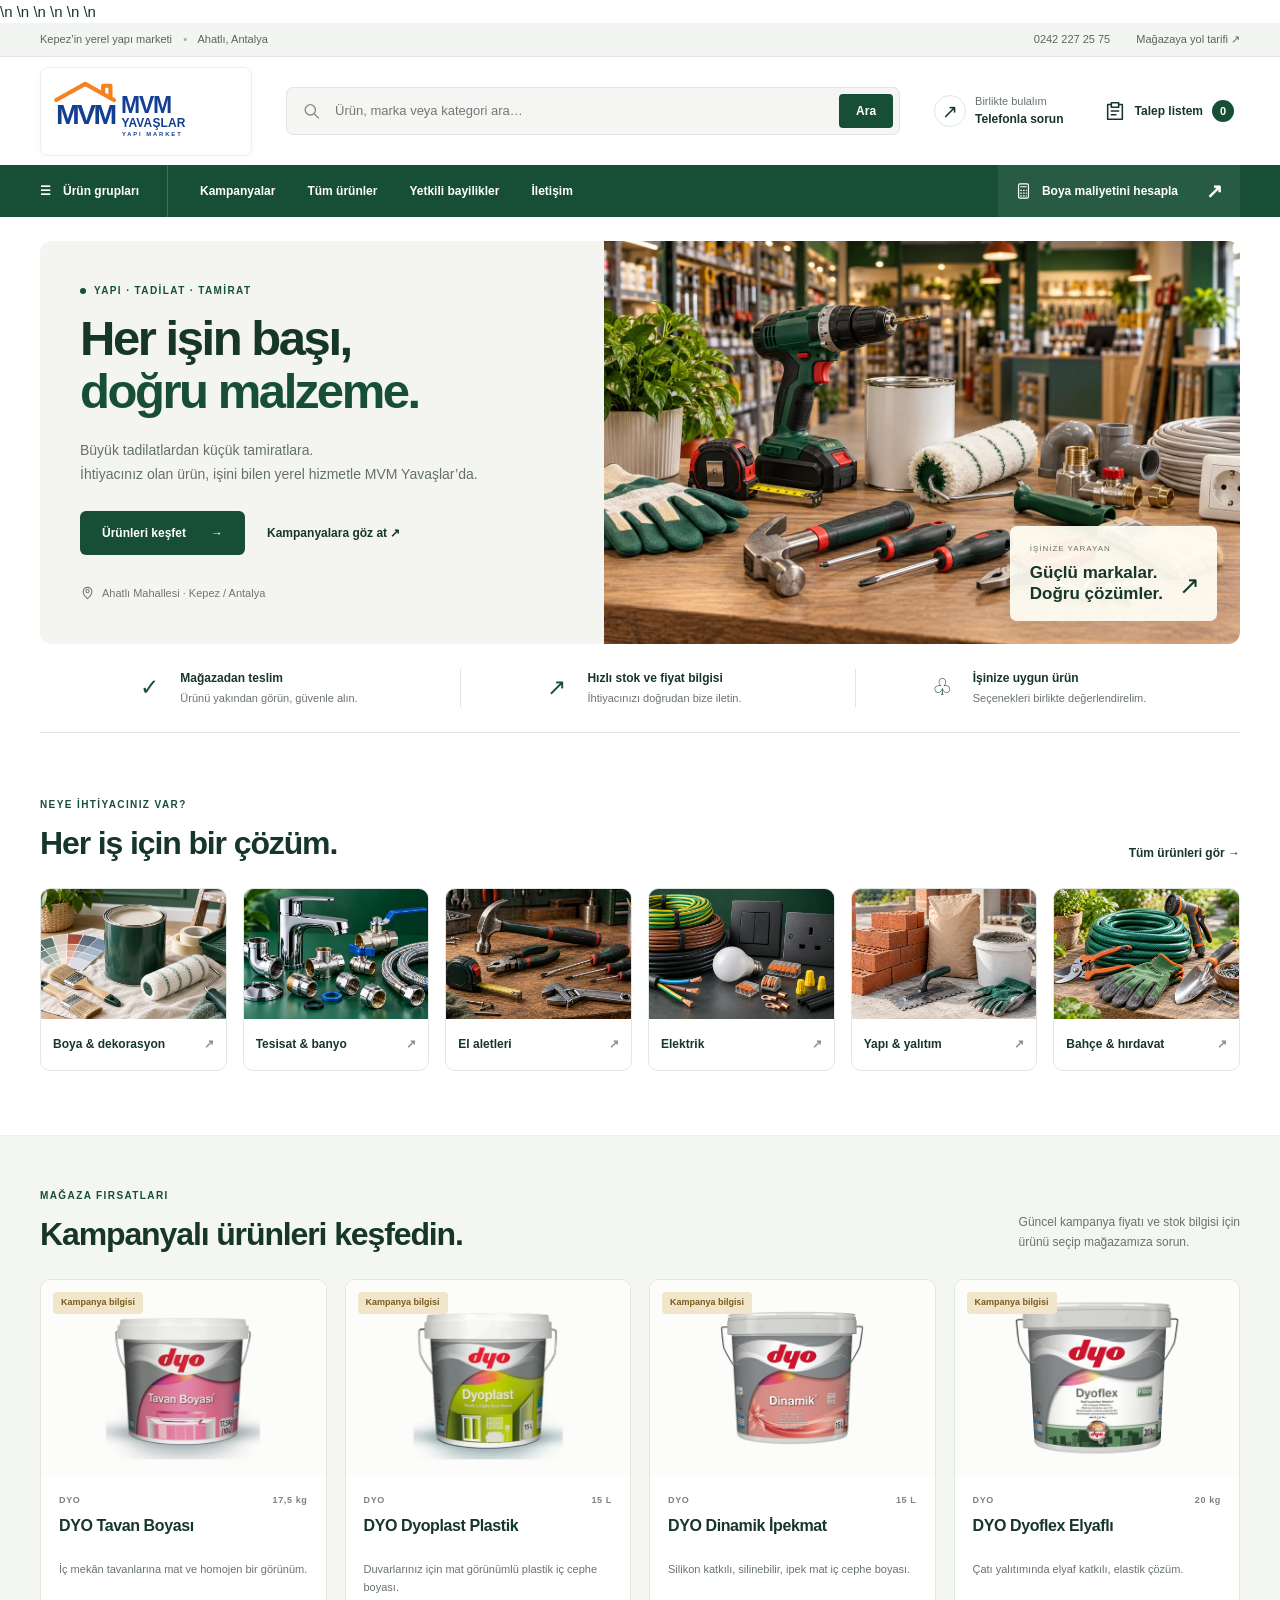
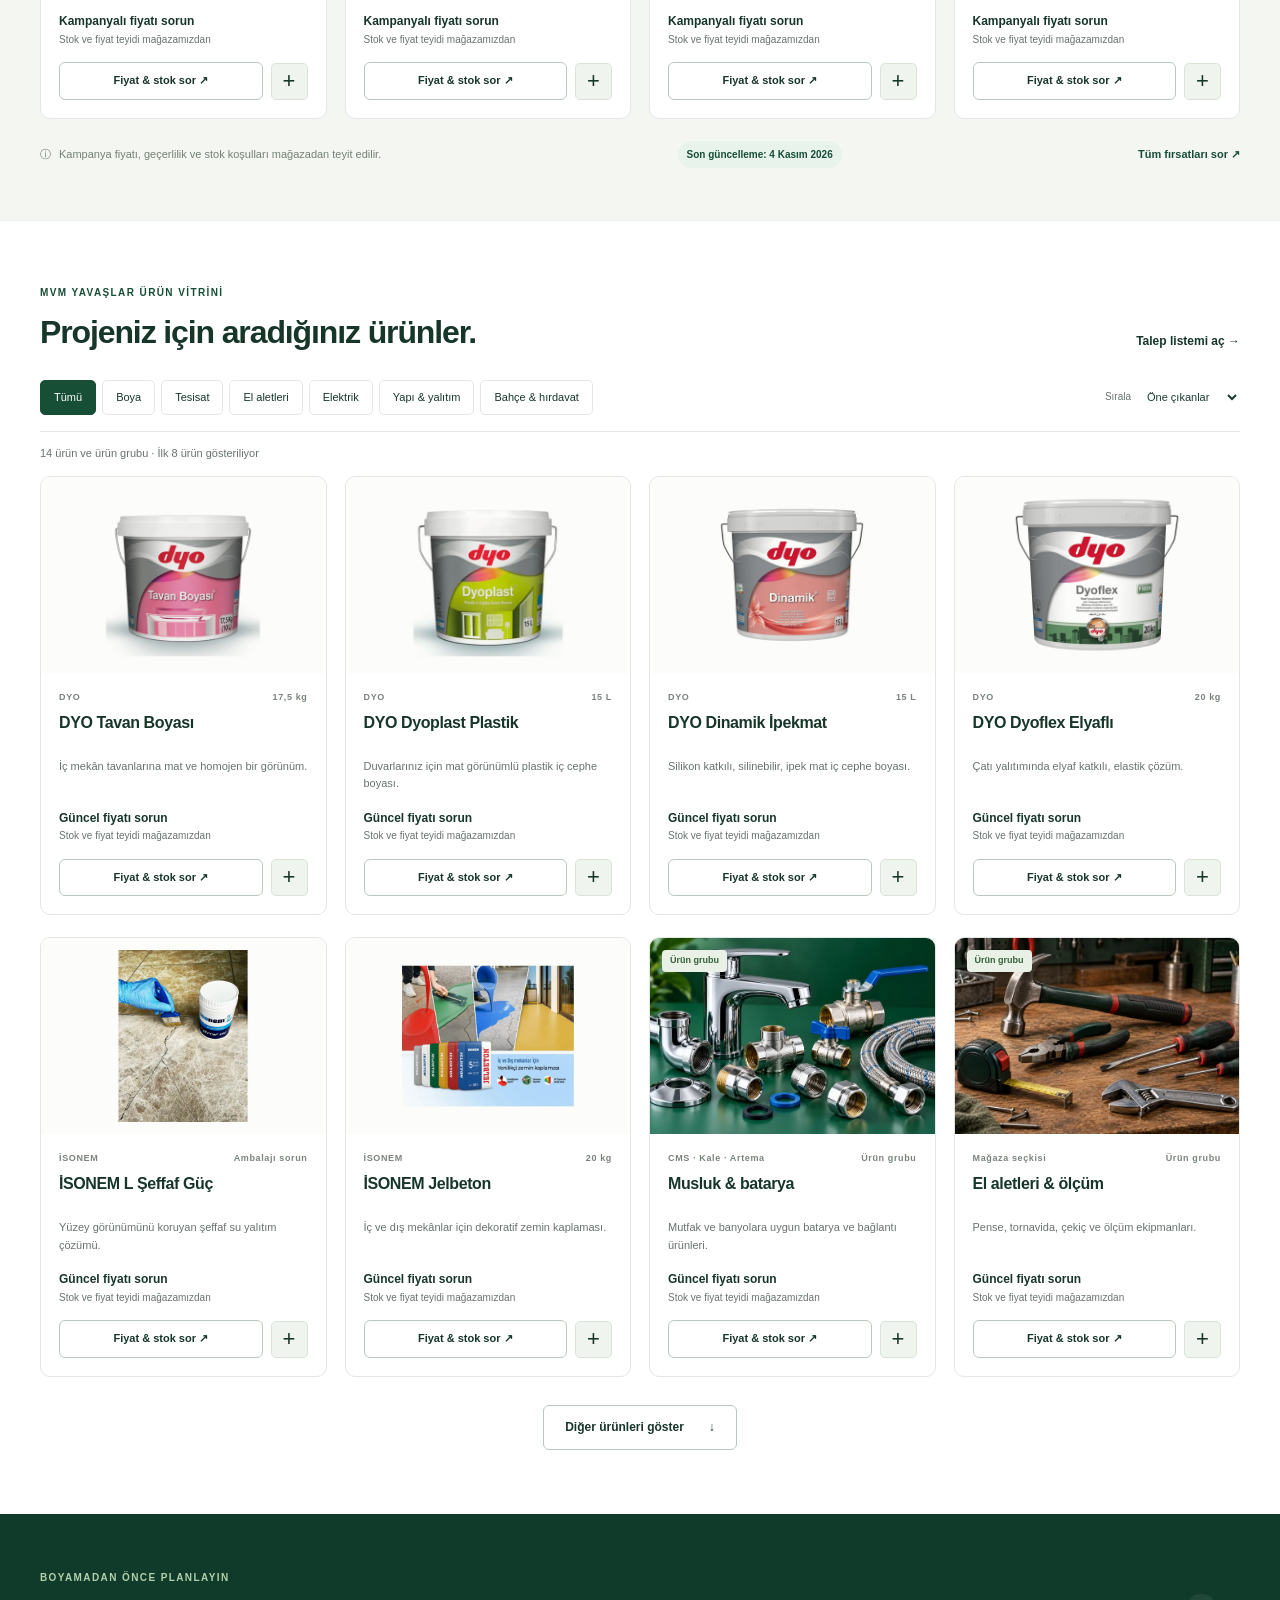
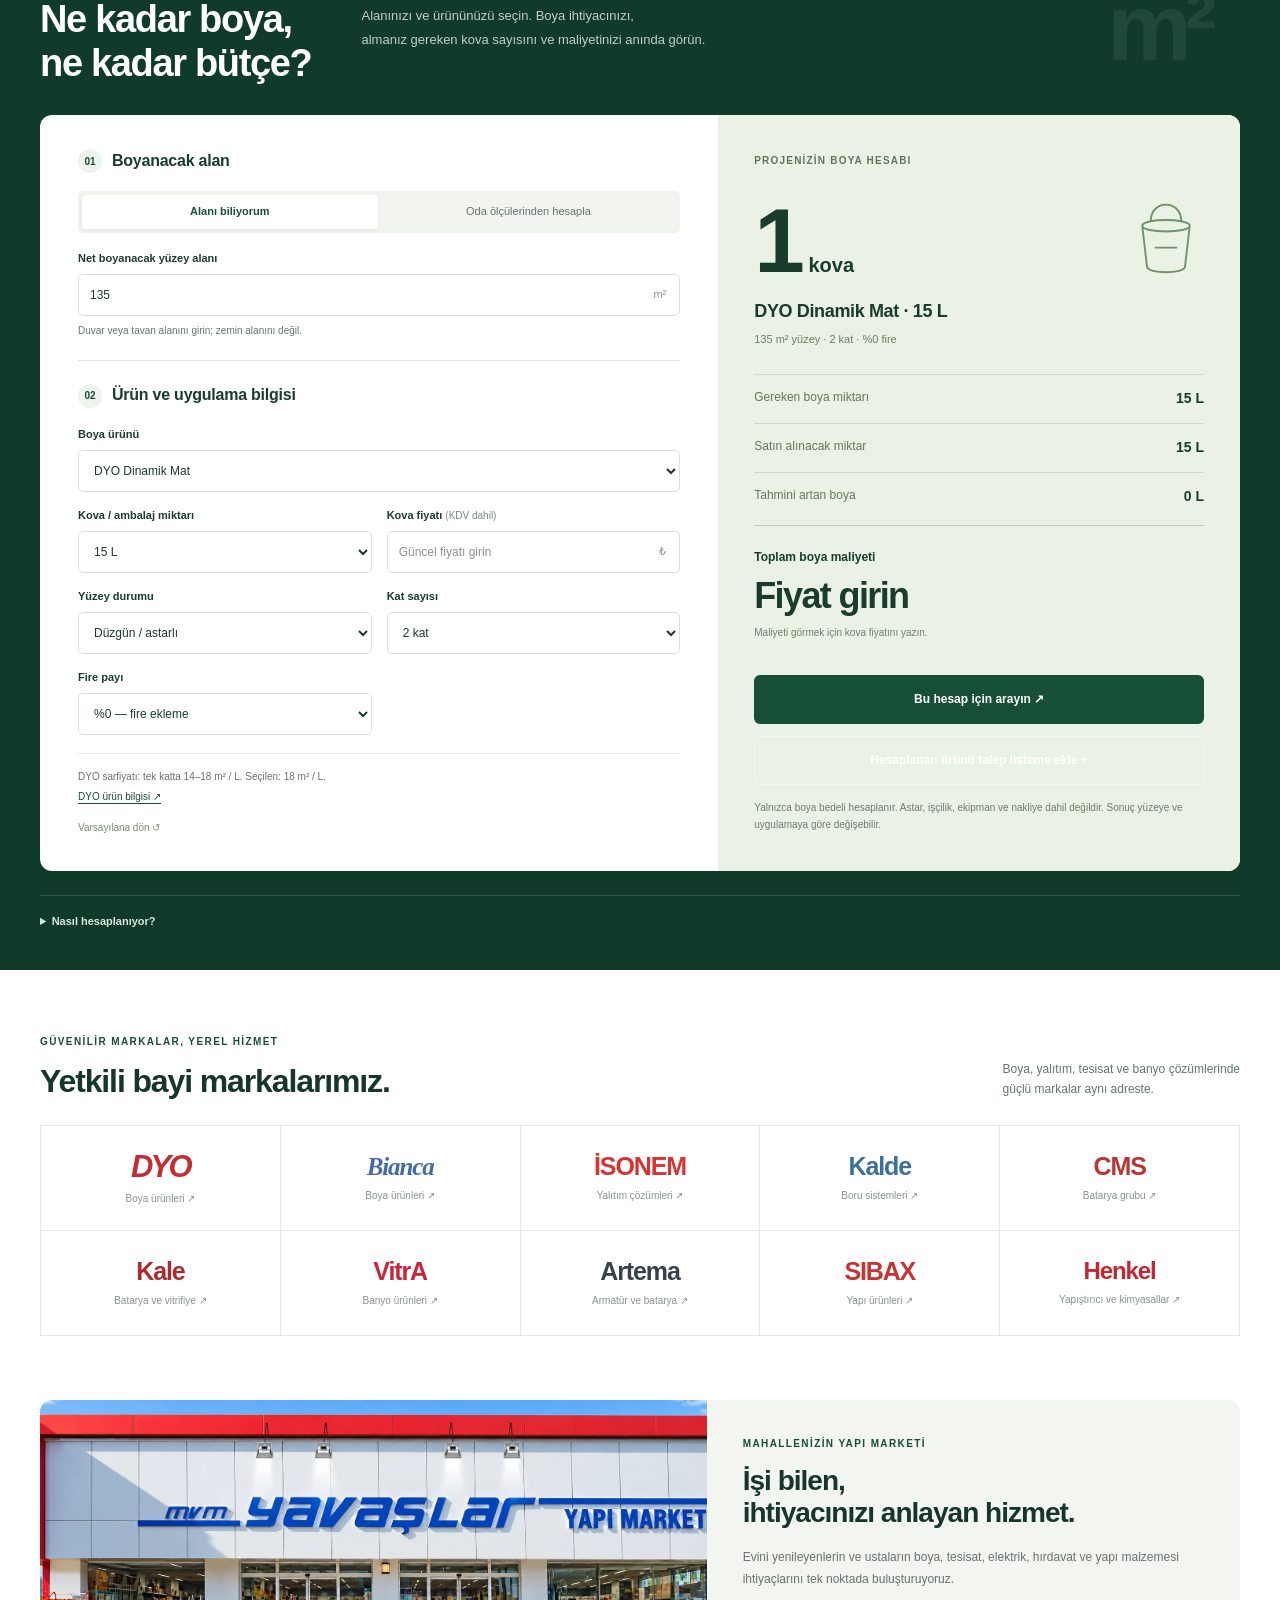
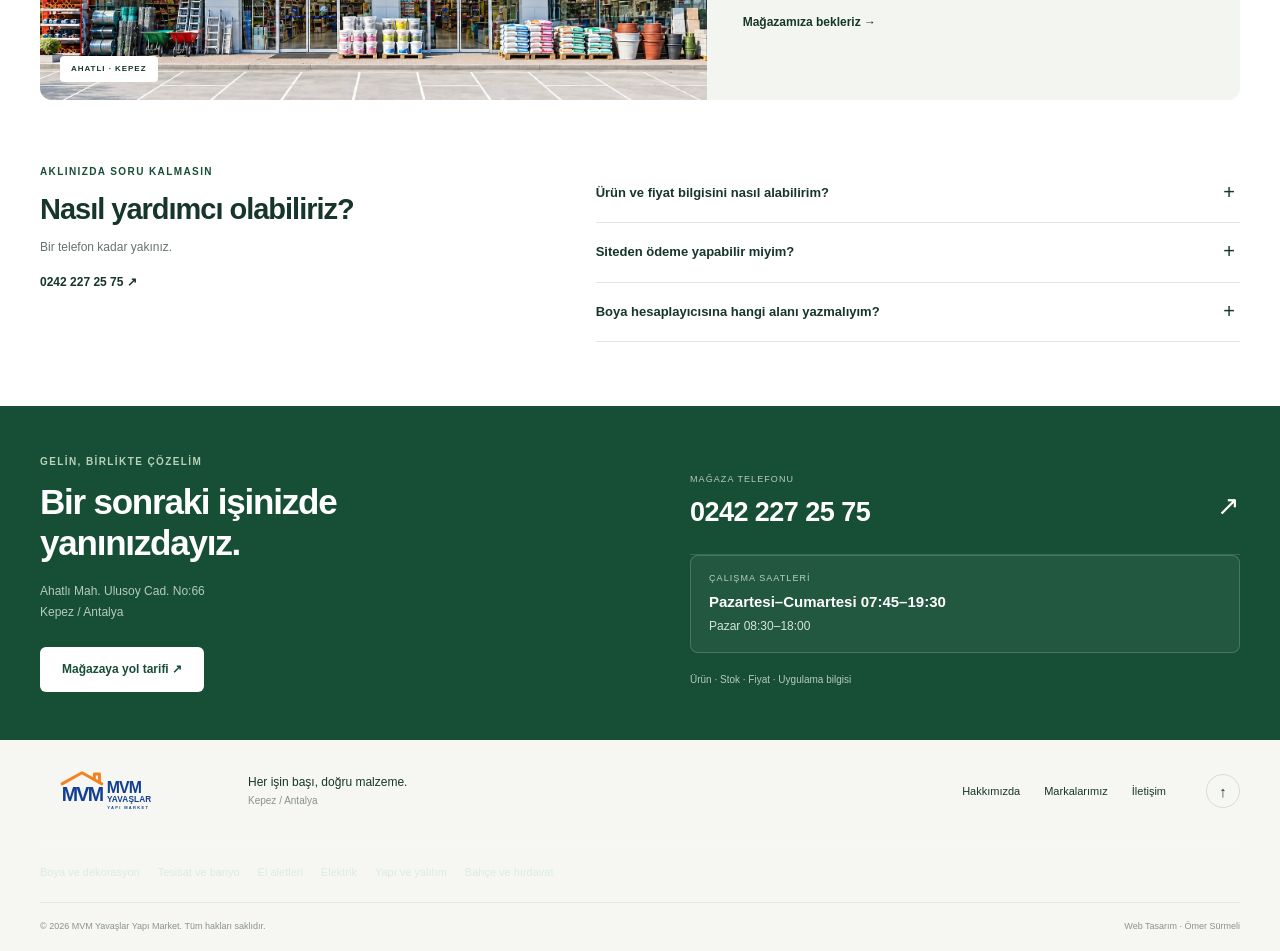
==== commit 2e1a9fe7: "Show only MVM landline and replace mobile/WhatsApp contact links" ====
--- a/index.html
+++ b/index.html
@@ -15,26 +15,26 @@
   <meta property="og:url" content="https://mvmyavaslar.com/">
   <meta property="og:image" content="https://mvmyavaslar.com/assets/mvm-magaza-cephe.webp">
   <meta name="twitter:card" content="summary_large_image">\n  <meta name="twitter:title" content="MVM Yavaşlar Yapı Market | Ürünler ve Boya Hesaplayıcı">\n  <meta name="twitter:description" content="Ürünleri keşfedin, talep listesi oluşturun ve boya ihtiyacınızı hesaplayın. Kepez / Antalya.">\n  <meta name="twitter:image" content="https://mvmyavaslar.com/assets/mvm-magaza-cephe.webp">\n  <meta property="og:image:alt" content="MVM Yavaşlar Yapı Market mağaza görünümü">\n  <meta property="og:image:width" content="2061">\n  <meta property="og:image:height" content="763">
-  <meta name="mvm-release" content="20261104-fix-2">
+  <meta name="mvm-release" content="20261110-phone-only">
   <meta name="theme-color" content="#174e36">
   <link rel="icon" href="assets/mvm-logo-optimized.svg" type="image/svg+xml">
   <link rel="preload" href="assets/mvm-logo-optimized.svg" as="image">
   <link rel="preload" href="assets/store-products-v2.webp" as="image">
   <style>html{background:#fff;color:#17362a;font-family:Arial,Helvetica,sans-serif}body{margin:0}.masthead{background:#fff}.brand img{display:block;width:194px;height:81px}button,input,select{font:inherit}[hidden]{display:none!important}.brand img,.footer-top img{object-fit:contain;height:auto;aspect-ratio:1710/480}</style>
-  <link rel="stylesheet" href="styles.css?v=20261104-fix-2">
-  <script src="data.js?v=20261104-fix-2" defer></script>
-  <script src="calculator.js?v=20261104-fix-2" defer></script>
-  <script src="app.js?v=20261104-fix-2" defer></script>
-<script type="application/ld+json">{"@context":"https://schema.org","@type":["HomeAndConstructionBusiness","Store"],"@id":"https://mvmyavaslar.com/#business","name":"MVM Yavaşlar Yapı Market","url":"https://mvmyavaslar.com/","logo":"https://mvmyavaslar.com/assets/mvm-logo-optimized.svg","image":"https://mvmyavaslar.com/assets/mvm-magaza-cephe.webp","priceRange":"₺₺","telephone":["+902422272575","+905389705265"],"contactPoint":[{"@type":"ContactPoint","telephone":"+902422272575","contactType":"customer service"},{"@type":"ContactPoint","telephone":"+905389705265","contactType":"WhatsApp"}],"address":{"@type":"PostalAddress","streetAddress":"Ahatlı Mah. Ulusoy Cad. No:66","addressLocality":"Kepez","postalCode":"07090","addressRegion":"Antalya","addressCountry":"TR"},"areaServed":{"@type":"City","name":"Antalya"},"hasMap":"https://www.google.com/maps/search/?api=1&query=Ahatl%C4%B1+Mah.+Ulusoy+Cad.+No%3A66+Kepez+Antalya","sameAs":["https://www.facebook.com/mvm.yavaslar/","https://www.instagram.com/mvmyavaslaryapimarket/"],"openingHoursSpecification":[{"@type":"OpeningHoursSpecification","dayOfWeek":["Monday","Tuesday","Wednesday","Thursday","Friday","Saturday"],"opens":"07:45","closes":"19:30"},{"@type":"OpeningHoursSpecification","dayOfWeek":"Sunday","opens":"08:30","closes":"18:00"}]}</script>
+  <link rel="stylesheet" href="styles.css?v=20261110-phone-only">
+  <script src="data.js?v=20261110-phone-only" defer></script>
+  <script src="calculator.js?v=20261110-phone-only" defer></script>
+  <script src="app.js?v=20261110-phone-only" defer></script>
+<script type="application/ld+json">{"@context":"https://schema.org","@type":["HomeAndConstructionBusiness","Store"],"@id":"https://mvmyavaslar.com/#business","name":"MVM Yavaşlar Yapı Market","url":"https://mvmyavaslar.com/","logo":"https://mvmyavaslar.com/assets/mvm-logo-optimized.svg","image":"https://mvmyavaslar.com/assets/mvm-magaza-cephe.webp","priceRange":"₺₺","telephone":"+902422272575","contactPoint":{"@type":"ContactPoint","telephone":"+902422272575","contactType":"customer service"},"address":{"@type":"PostalAddress","streetAddress":"Ahatlı Mah. Ulusoy Cad. No:66","addressLocality":"Kepez","postalCode":"07090","addressRegion":"Antalya","addressCountry":"TR"},"areaServed":{"@type":"City","name":"Antalya"},"hasMap":"https://www.google.com/maps/search/?api=1&query=Ahatl%C4%B1+Mah.+Ulusoy+Cad.+No%3A66+Kepez+Antalya","sameAs":["https://www.facebook.com/mvm.yavaslar/","https://www.instagram.com/mvmyavaslaryapimarket/"],"openingHoursSpecification":[{"@type":"OpeningHoursSpecification","dayOfWeek":["Monday","Tuesday","Wednesday","Thursday","Friday","Saturday"],"opens":"07:45","closes":"19:30"},{"@type":"OpeningHoursSpecification","dayOfWeek":"Sunday","opens":"08:30","closes":"18:00"}]}</script>
 </head>
 <body>
 <a class="skip" href="#icerik">İçeriğe geç</a>
-<div class="topbar"><div class="wrap topbar-inner"><span>Kepez’in yerel yapı marketi <span class="top-separator">•</span> Ahatlı, Antalya</span><div><a href="tel:+902422272575">0242 227 25 75</a><a href="tel:+905389705265">+90 538 970 52 65</a><a class="map-link" href="https://www.google.com/maps/search/?api=1&amp;query=Ahatl%C4%B1+Mah.+Ulusoy+Cad.+No%3A66+Kepez+Antalya" target="_blank" rel="noopener">Mağazaya yol tarifi ↗</a></div></div></div>
+<div class="topbar"><div class="wrap topbar-inner"><span>Kepez’in yerel yapı marketi <span class="top-separator">•</span> Ahatlı, Antalya</span><div><a href="tel:+902422272575">0242 227 25 75</a><a class="map-link" href="https://www.google.com/maps/search/?api=1&amp;query=Ahatl%C4%B1+Mah.+Ulusoy+Cad.+No%3A66+Kepez+Antalya" target="_blank" rel="noopener">Mağazaya yol tarifi ↗</a></div></div></div>
 <header class="masthead" id="anasayfa">
   <div class="wrap header-inner">
     <a class="brand" href="#anasayfa" aria-label="MVM Yavaşlar Yapı Market ana sayfa"><img src="assets/mvm-logo-optimized.svg" alt="MVM Yavaşlar Yapı Market" width="194" height="81" fetchpriority="high"></a>
     <form class="search" id="search-form" role="search"><svg viewBox="0 0 24 24" aria-hidden="true"><circle cx="10.5" cy="10.5" r="6.5"/><path d="m16 16 5 5"/></svg><input type="search" id="search-input" aria-label="Ürün, marka veya kategori ara" placeholder="Ürün, marka veya kategori ara…" autocomplete="off"><button type="submit" aria-label="Ürünlerde ara">Ara</button></form>
-    <a class="header-help" href="https://wa.me/905389705265" target="_blank" rel="noopener"><span class="round-icon">↗</span><span><small>Birlikte bulalım</small><b>WhatsApp’tan sorun</b></span></a>
+    <a class="header-help" href="tel:+902422272575"><span class="round-icon">↗</span><span><small>Birlikte bulalım</small><b>Telefonla sorun</b></span></a>
     <button class="list-trigger" id="list-trigger" type="button"><svg viewBox="0 0 24 24" aria-hidden="true"><path d="M7 5H4v16h16V5h-3M8 3h8v5H8zM8 12h8M8 16h5"/></svg><span>Talep listem</span><b id="list-count">0</b></button>
   </div>
 </header>
@@ -48,9 +48,9 @@
 
   <section class="wrap section" id="gruplar"><div class="section-head"><div><p class="eyebrow">NEYE İHTİYACINIZ VAR?</p><h2>Her iş için bir çözüm.</h2></div><a class="text-link" href="#urunler">Tüm ürünleri gör →</a></div><div class="category-grid" id="category-grid"></div></section>
 
-  <section class="campaign-section" id="kampanyalar"><div class="wrap section"><div class="section-head"><div><p class="eyebrow">MAĞAZA FIRSATLARI</p><h2>Kampanyalı ürünleri keşfedin.</h2></div><p class="section-description">Güncel kampanya fiyatı ve stok bilgisi için<br>ürünü seçip mağazamıza sorun.</p></div><div class="campaign-grid" id="campaign-grid"></div><div class="campaign-note"><span>ⓘ</span><span>Kampanya fiyatı, geçerlilik ve stok koşulları mağazadan teyit edilir.</span><span class="campaign-updated">Son güncelleme: 4 Kasım 2026</span><a href="https://wa.me/905389705265?text=Merhaba%2C%20g%C3%BCncel%20kampanyalar%C4%B1n%C4%B1z%20hakk%C4%B1nda%20bilgi%20alabilir%20miyim%3F" target="_blank" rel="noopener">Tüm fırsatları sor ↗</a></div></div></section>
+  <section class="campaign-section" id="kampanyalar"><div class="wrap section"><div class="section-head"><div><p class="eyebrow">MAĞAZA FIRSATLARI</p><h2>Kampanyalı ürünleri keşfedin.</h2></div><p class="section-description">Güncel kampanya fiyatı ve stok bilgisi için<br>ürünü seçip mağazamıza sorun.</p></div><div class="campaign-grid" id="campaign-grid"></div><div class="campaign-note"><span>ⓘ</span><span>Kampanya fiyatı, geçerlilik ve stok koşulları mağazadan teyit edilir.</span><span class="campaign-updated">Son güncelleme: 4 Kasım 2026</span><a href="tel:+902422272575">Tüm fırsatları sor ↗</a></div></div></section>
 
-  <section class="wrap section catalog" id="urunler"><div class="section-head"><div><p class="eyebrow">MVM YAVAŞLAR ÜRÜN VİTRİNİ</p><h2>Projeniz için aradığınız ürünler.</h2></div><button type="button" class="text-link" id="catalog-list-button">Talep listemi aç →</button></div><div class="catalog-toolbar"><div class="filter-list" id="filters" role="group" aria-label="Ürün grubuna göre filtrele"></div><label class="sort-label">Sırala <select id="sort" aria-label="Ürünleri sırala"><option value="featured">Öne çıkanlar</option><option value="az">İsme göre A–Z</option><option value="za">İsme göre Z–A</option></select></label></div><div class="results-line"><p id="result-count" aria-live="polite"></p><button id="reset-filters" class="text-link" type="button" hidden>Filtreleri temizle ×</button></div><div class="product-grid" id="product-grid"></div><div id="empty-results" class="empty-state" hidden><span>⌕</span><h3>Bu aramayla eşleşen ürün bulunamadı.</h3><p>Farklı bir kelime deneyin veya aradığınız ürünü bize sorun.</p><a id="empty-whatsapp" class="button primary" href="https://wa.me/905389705265" target="_blank" rel="noopener">WhatsApp’tan sorun ↗</a></div><div class="show-more"><button class="button outline" id="show-more" type="button">Diğer ürünleri göster <span>↓</span></button></div></section>
+  <section class="wrap section catalog" id="urunler"><div class="section-head"><div><p class="eyebrow">MVM YAVAŞLAR ÜRÜN VİTRİNİ</p><h2>Projeniz için aradığınız ürünler.</h2></div><button type="button" class="text-link" id="catalog-list-button">Talep listemi aç →</button></div><div class="catalog-toolbar"><div class="filter-list" id="filters" role="group" aria-label="Ürün grubuna göre filtrele"></div><label class="sort-label">Sırala <select id="sort" aria-label="Ürünleri sırala"><option value="featured">Öne çıkanlar</option><option value="az">İsme göre A–Z</option><option value="za">İsme göre Z–A</option></select></label></div><div class="results-line"><p id="result-count" aria-live="polite"></p><button id="reset-filters" class="text-link" type="button" hidden>Filtreleri temizle ×</button></div><div class="product-grid" id="product-grid"></div><div id="empty-results" class="empty-state" hidden><span>⌕</span><h3>Bu aramayla eşleşen ürün bulunamadı.</h3><p>Farklı bir kelime deneyin veya aradığınız ürünü bize sorun.</p><a id="empty-whatsapp" class="button primary" href="tel:+902422272575">Telefonla sorun ↗</a></div><div class="show-more"><button class="button outline" id="show-more" type="button">Diğer ürünleri göster <span>↓</span></button></div></section>
 
   <section class="calculator-section" id="boya-hesaplayici"><div class="wrap section"><div class="calculator-heading"><div><p class="eyebrow">BOYAMADAN ÖNCE PLANLAYIN</p><h2>Ne kadar boya,<br>ne kadar bütçe?</h2></div><p>Alanınızı ve ürününüzü seçin. Boya ihtiyacınızı,<br>almanız gereken kova sayısını ve maliyetinizi anında görün.</p><span class="calculator-mark" aria-hidden="true">m²</span></div><div class="calculator-panel"><form id="paint-form" class="paint-form" novalidate>
     <div class="form-step"><span>01</span><h3>Boyanacak alan</h3></div><div class="segmented" role="group" aria-label="Alan giriş yöntemi"><button type="button" data-area-mode="direct" aria-pressed="true" class="active">Alanı biliyorum</button><button type="button" data-area-mode="room" aria-pressed="false">Oda ölçülerinden hesapla</button></div>
@@ -62,18 +62,18 @@
     <div class="field-grid"><label class="field"><span>Yüzey durumu</span><select id="paint-surface"><option value="max">Düzgün / astarlı</option><option value="avg">Normal</option><option value="min">Pürüzlü / emici</option></select></label><label class="field"><span>Kat sayısı</span><select id="paint-coats"><option value="1">1 kat</option><option value="2" selected>2 kat</option><option value="3">3 kat</option></select></label></div>
     <div class="field-grid"><label class="field"><span>Fire payı</span><select id="paint-waste"><option value="0">%0 — fire ekleme</option><option value="5">%5</option><option value="10">%10</option><option value="15">%15</option></select></label><label class="field" id="primer-field" hidden><span>Astar türü</span><select id="paint-primer"><option value="filler">Teknotex Dolgulu Astar</option><option value="binder">Dyobinder</option><option value="alkali">Alkali Dayanımlı Astar</option></select></label></div>
     <div class="coverage-info"><span id="coverage-info"></span><a id="paint-source" href="https://dekoratif.dyo.com.tr/urunler/ic-cephe-urunler/dinamik-mat" target="_blank" rel="noopener">DYO ürün bilgisi ↗</a></div><p class="form-error" id="paint-error" role="alert" hidden></p><button type="button" id="paint-reset" class="text-link">Varsayılana dön ↺</button>
-  </form><aside class="paint-result" aria-live="polite" aria-atomic="true"><span class="result-label">PROJENİZİN BOYA HESABI</span><div class="bucket-count"><strong id="result-buckets">1</strong><span>kova</span><svg viewBox="0 0 80 80" aria-hidden="true"><path d="m15 25 5 43c0 8 40 8 40 0l5-43M15 25c0-8 50-8 50 0s-50 8-50 0ZM24 20c0-23 32-23 32 0M29 48h22"/></svg></div><p class="result-product" id="result-product">DYO Dinamik Mat · 15 L</p><div class="result-area" id="result-area">135 m² yüzey · 2 kat · %0 fire</div><dl class="result-metrics"><div><dt>Gereken boya miktarı</dt><dd id="result-need">15 L</dd></div><div><dt>Satın alınacak miktar</dt><dd id="result-buy">15 L</dd></div><div><dt>Tahmini artan boya</dt><dd id="result-leftover">0 L</dd></div></dl><div class="paint-total"><span>Toplam boya maliyeti</span><strong id="result-total">Fiyat girin</strong><small id="result-unit-cost">Maliyeti görmek için kova fiyatını yazın.</small></div><a id="paint-whatsapp" class="button primary" href="https://wa.me/905389705265" target="_blank" rel="noopener">Bu hesap için fiyat sor ↗</a><button id="paint-add-list" class="button outline paint-add-list" type="button">Hesaplanan ürünü talep listeme ekle +</button><p class="result-note">Yalnızca boya bedeli hesaplanır. Astar, işçilik, ekipman ve nakliye dahil değildir. Sonuç yüzeye ve uygulamaya göre değişebilir.</p></aside></div><details class="formula-details"><summary>Nasıl hesaplanıyor?</summary><p>Net alan × kat sayısı × (1 + fire / 100) ÷ tek kat kaplama değeri = boya ihtiyacı. Kova sayısı, ihtiyaç ÷ ambalaj miktarının yukarı yuvarlanmasıyla bulunur. Toplam maliyet = kova sayısı × girilen kova fiyatı.</p><p>DYO Tavan’ın 3–5 m²/kg kaplama değeri iki katı içerir; tekrar ikiyle çarpılmaz. Dış cephe ürünlerinde astar seçimi sarfiyat aralığını değiştirir. DYO verileri 28 Ekim 2026 tarihinde kontrol edildi. Kullanıcı tanımlı üründe ambalaj üzerindeki tek kat değerini girin.</p></details></div></section>
+  </form><aside class="paint-result" aria-live="polite" aria-atomic="true"><span class="result-label">PROJENİZİN BOYA HESABI</span><div class="bucket-count"><strong id="result-buckets">1</strong><span>kova</span><svg viewBox="0 0 80 80" aria-hidden="true"><path d="m15 25 5 43c0 8 40 8 40 0l5-43M15 25c0-8 50-8 50 0s-50 8-50 0ZM24 20c0-23 32-23 32 0M29 48h22"/></svg></div><p class="result-product" id="result-product">DYO Dinamik Mat · 15 L</p><div class="result-area" id="result-area">135 m² yüzey · 2 kat · %0 fire</div><dl class="result-metrics"><div><dt>Gereken boya miktarı</dt><dd id="result-need">15 L</dd></div><div><dt>Satın alınacak miktar</dt><dd id="result-buy">15 L</dd></div><div><dt>Tahmini artan boya</dt><dd id="result-leftover">0 L</dd></div></dl><div class="paint-total"><span>Toplam boya maliyeti</span><strong id="result-total">Fiyat girin</strong><small id="result-unit-cost">Maliyeti görmek için kova fiyatını yazın.</small></div><a id="paint-whatsapp" class="button primary" href="tel:+902422272575">Bu hesap için arayın ↗</a><button id="paint-add-list" class="button outline paint-add-list" type="button">Hesaplanan ürünü talep listeme ekle +</button><p class="result-note">Yalnızca boya bedeli hesaplanır. Astar, işçilik, ekipman ve nakliye dahil değildir. Sonuç yüzeye ve uygulamaya göre değişebilir.</p></aside></div><details class="formula-details"><summary>Nasıl hesaplanıyor?</summary><p>Net alan × kat sayısı × (1 + fire / 100) ÷ tek kat kaplama değeri = boya ihtiyacı. Kova sayısı, ihtiyaç ÷ ambalaj miktarının yukarı yuvarlanmasıyla bulunur. Toplam maliyet = kova sayısı × girilen kova fiyatı.</p><p>DYO Tavan’ın 3–5 m²/kg kaplama değeri iki katı içerir; tekrar ikiyle çarpılmaz. Dış cephe ürünlerinde astar seçimi sarfiyat aralığını değiştirir. DYO verileri 28 Ekim 2026 tarihinde kontrol edildi. Kullanıcı tanımlı üründe ambalaj üzerindeki tek kat değerini girin.</p></details></div></section>
 
   <section class="wrap section" id="markalar"><div class="section-head"><div><p class="eyebrow">GÜVENİLİR MARKALAR, YEREL HİZMET</p><h2>Yetkili bayi markalarımız.</h2></div><p class="section-description">Boya, yalıtım, tesisat ve banyo çözümlerinde<br>güçlü markalar aynı adreste.</p></div><div class="brand-grid" id="brand-grid"></div></section>
 
   <section class="wrap store-section" id="hakkimizda"><div class="store-image"><img src="assets/mvm-magaza-cephe.webp" alt="MVM Yavaşlar Yapı Market mağaza görseli" width="2061" height="763" loading="lazy"><span>AHATLI · KEPEZ</span></div><div class="store-copy"><p class="eyebrow">MAHALLENİZİN YAPI MARKETİ</p><h2>İşi bilen,<br>ihtiyacınızı anlayan hizmet.</h2><p>Evini yenileyenlerin ve ustaların boya, tesisat, elektrik, hırdavat ve yapı malzemesi ihtiyaçlarını tek noktada buluşturuyoruz.</p><a class="text-link" href="#iletisim">Mağazamıza bekleriz →</a></div></section>
-  <section class="wrap section faq"><div><p class="eyebrow">AKLINIZDA SORU KALMASIN</p><h2>Nasıl yardımcı olabiliriz?</h2><p>Bir telefon kadar yakınız.</p><a class="text-link" href="tel:+902422272575">0242 227 25 75 ↗</a></div><div class="faq-list"><details><summary>Ürün ve fiyat bilgisini nasıl alabilirim?</summary><p>Ürünleri talep listenize ekleyin. Listenizi WhatsApp üzerinden mağazamıza ileterek güncel fiyat, stok ve kampanya koşullarını öğrenebilirsiniz.</p></details><details><summary>Siteden ödeme yapabilir miyim?</summary><p>Ürünleri sitede inceleyebilir, stok ve fiyat sorabilirsiniz. Alışveriş ve ödeme, ürün teyidinden sonra mağazamızda tamamlanır.</p></details><details><summary>Boya hesaplayıcısına hangi alanı yazmalıyım?</summary><p>Boyanacak duvar veya tavanın net yüzey alanını yazın. Odanın zemin alanını doğrudan duvar alanı olarak kullanmayın. Oda ölçülerinden hesaplama seçeneği ile kapı ve pencere boşluklarını düşebilirsiniz.</p></details></div></section>
-  <section class="contact-section" id="iletisim"><div class="wrap contact-inner"><div><p class="eyebrow">GELİN, BİRLİKTE ÇÖZELİM</p><h2>Bir sonraki işinizde<br>yanınızdayız.</h2><p>Ahatlı Mah. Ulusoy Cad. No:66<br>Kepez / Antalya</p><a class="button light" href="https://www.google.com/maps/search/?api=1&amp;query=Ahatl%C4%B1+Mah.+Ulusoy+Cad.+No%3A66+Kepez+Antalya" target="_blank" rel="noopener">Mağazaya yol tarifi ↗</a></div><div class="contact-links"><a href="tel:+902422272575"><small>MAĞAZA TELEFONU</small><strong>0242 227 25 75</strong><span>↗</span></a><a href="https://wa.me/905389705265" target="_blank" rel="noopener"><small>WHATSAPP</small><strong>+90 538 970 52 65</strong><span>↗</span></a><div class="store-hours"><small>ÇALIŞMA SAATLERİ</small><strong>Pazartesi–Cumartesi 07:45–19:30</strong><span>Pazar 08:30–18:00</span></div><p>Ürün · Stok · Fiyat · Uygulama bilgisi</p></div></div></section>
+  <section class="wrap section faq"><div><p class="eyebrow">AKLINIZDA SORU KALMASIN</p><h2>Nasıl yardımcı olabiliriz?</h2><p>Bir telefon kadar yakınız.</p><a class="text-link" href="tel:+902422272575">0242 227 25 75 ↗</a></div><div class="faq-list"><details><summary>Ürün ve fiyat bilgisini nasıl alabilirim?</summary><p>Ürünleri talep listenize ekleyin. Listenizi mağazamızı arayarak güncel fiyat, stok ve kampanya koşullarını öğrenebilirsiniz.</p></details><details><summary>Siteden ödeme yapabilir miyim?</summary><p>Ürünleri sitede inceleyebilir, stok ve fiyat sorabilirsiniz. Alışveriş ve ödeme, ürün teyidinden sonra mağazamızda tamamlanır.</p></details><details><summary>Boya hesaplayıcısına hangi alanı yazmalıyım?</summary><p>Boyanacak duvar veya tavanın net yüzey alanını yazın. Odanın zemin alanını doğrudan duvar alanı olarak kullanmayın. Oda ölçülerinden hesaplama seçeneği ile kapı ve pencere boşluklarını düşebilirsiniz.</p></details></div></section>
+  <section class="contact-section" id="iletisim"><div class="wrap contact-inner"><div><p class="eyebrow">GELİN, BİRLİKTE ÇÖZELİM</p><h2>Bir sonraki işinizde<br>yanınızdayız.</h2><p>Ahatlı Mah. Ulusoy Cad. No:66<br>Kepez / Antalya</p><a class="button light" href="https://www.google.com/maps/search/?api=1&amp;query=Ahatl%C4%B1+Mah.+Ulusoy+Cad.+No%3A66+Kepez+Antalya" target="_blank" rel="noopener">Mağazaya yol tarifi ↗</a></div><div class="contact-links"><a href="tel:+902422272575"><small>MAĞAZA TELEFONU</small><strong>0242 227 25 75</strong><span>↗</span></a><div class="store-hours"><small>ÇALIŞMA SAATLERİ</small><strong>Pazartesi–Cumartesi 07:45–19:30</strong><span>Pazar 08:30–18:00</span></div><p>Ürün · Stok · Fiyat · Uygulama bilgisi</p></div></div></section>
 </main>
 <footer><div class="wrap footer-top"><a href="#anasayfa"><img src="assets/mvm-logo-optimized.svg" width="168" height="70" alt="MVM Yavaşlar Yapı Market" loading="lazy"></a><p>Her işin başı, doğru malzeme.<br><span>Kepez / Antalya</span></p><div><a href="#hakkimizda">Hakkımızda</a><a href="#markalar">Markalarımız</a><a href="#iletisim">İletişim</a></div><a class="back-top" href="#anasayfa" aria-label="Sayfa başına dön">↑</a></div><nav class="wrap footer-categories" aria-label="Ürün grubu sayfaları"><a href="boya-dekorasyon.html">Boya ve dekorasyon</a><a href="tesisat-banyo.html">Tesisat ve banyo</a><a href="el-aletleri.html">El aletleri</a><a href="elektrik.html">Elektrik</a><a href="yapi-yalitim.html">Yapı ve yalıtım</a><a href="bahce-hirdavat.html">Bahçe ve hırdavat</a></nav><div class="wrap footer-bottom"><span>© <span id="year">2026</span> MVM Yavaşlar Yapı Market. Tüm hakları saklıdır.</span><span>Web Tasarım · Ömer Sürmeli</span></div></footer>
-<div class="mobile-bar"><a href="tel:+902422272575">Hemen ara ↗</a><a href="https://wa.me/905389705265" target="_blank" rel="noopener">WhatsApp ↗</a><button id="mobile-list" type="button">Talep listem <b id="mobile-count">0</b></button></div>
+<div class="mobile-bar"><a href="tel:+902422272575">Hemen ara ↗</a><button id="mobile-list" type="button">Talep listem <b id="mobile-count">0</b></button></div>
 <dialog id="product-dialog" class="product-dialog" aria-labelledby="product-dialog-title"><button class="dialog-close" type="button" data-close aria-label="Ürün detayını kapat">×</button><div id="product-detail"></div></dialog>
-<dialog id="list-dialog" class="list-dialog" aria-labelledby="list-title"><div class="list-heading"><div><p class="eyebrow">ÜRÜN SEÇİMLERİNİZ</p><h2 id="list-title">Talep listem</h2></div><button class="dialog-close" type="button" data-close aria-label="Talep listesini kapat">×</button></div><p class="list-intro">Ürünlerin miktarını belirleyin, stok ve fiyatı birlikte sorun.</p><div id="list-items"></div><div id="list-footer"><label class="field"><span>Notunuz <small>(isteğe bağlı)</small></span><textarea id="list-note" rows="2" maxlength="700" placeholder="Renk, ölçü veya ihtiyaç duyduğunuz diğer bilgiler…"></textarea></label><a id="list-whatsapp" class="button primary" href="https://wa.me/905389705265" target="_blank" rel="noopener">Listeyi WhatsApp’ta aç ↗</a><p class="list-disclaimer">Talep listesi sipariş oluşturmaz. Göndermeden önce WhatsApp’ta mesajı inceleyebilirsiniz.</p><button id="clear-list" type="button" class="text-link">Listeyi temizle</button></div></dialog>
+<dialog id="list-dialog" class="list-dialog" aria-labelledby="list-title"><div class="list-heading"><div><p class="eyebrow">ÜRÜN SEÇİMLERİNİZ</p><h2 id="list-title">Talep listem</h2></div><button class="dialog-close" type="button" data-close aria-label="Talep listesini kapat">×</button></div><p class="list-intro">Ürünlerin miktarını belirleyin, stok ve fiyatı birlikte sorun.</p><div id="list-items"></div><div id="list-footer"><label class="field"><span>Notunuz <small>(isteğe bağlı)</small></span><textarea id="list-note" rows="2" maxlength="700" placeholder="Renk, ölçü veya ihtiyaç duyduğunuz diğer bilgiler…"></textarea></label><a id="list-whatsapp" class="button primary" href="tel:+902422272575">Liste hakkında arayın ↗</a><p class="list-disclaimer">Talep listesi sipariş oluşturmaz. Fiyat ve stok bilgisi için mağazamızı arayın; talep listesi otomatik olarak gönderilmez.</p><button id="clear-list" type="button" class="text-link">Listeyi temizle</button></div></dialog>
 <div class="toast" id="toast" role="status" aria-live="polite" hidden></div>
 <noscript><p class="noscript">Ürün filtreleri ve boya hesaplayıcısı için JavaScript’i etkinleştirin. Bilgi için <a href="tel:+902422272575">0242 227 25 75</a> numarasını arayabilirsiniz.</p></noscript>
 </body>
--- a/styles.css
+++ b/styles.css
@@ -42,3 +42,12 @@
   .campaign-grid,.product-grid{grid-template-columns:1fr}
   .product-image{aspect-ratio:1.65}.product-card h3{min-height:0;font-size:18px}.product-desc{min-height:0;font-size:14px}.product-body{padding:17px}
 }
+
+
+/* Category SEO links and paint list action */
+.paint-add-list{width:100%;margin-top:9px;background:transparent;color:#fff;border-color:#ffffff65}
+.paint-add-list:hover{background:#ffffff12}
+.footer-categories{display:flex;flex-wrap:wrap;gap:8px 18px;padding:20px 0;border-top:1px solid #ffffff18;border-bottom:1px solid #ffffff18}
+.footer-categories a{color:#dceae3;font-size:11px;text-decoration:none}
+.footer-categories a:hover{text-decoration:underline;color:#fff}
+@media(max-width:650px){.footer-categories{gap:9px 14px;padding:18px 0}.footer-categories a{font-size:12px;line-height:1.4}.paint-add-list{min-height:44px;font-size:12px}}
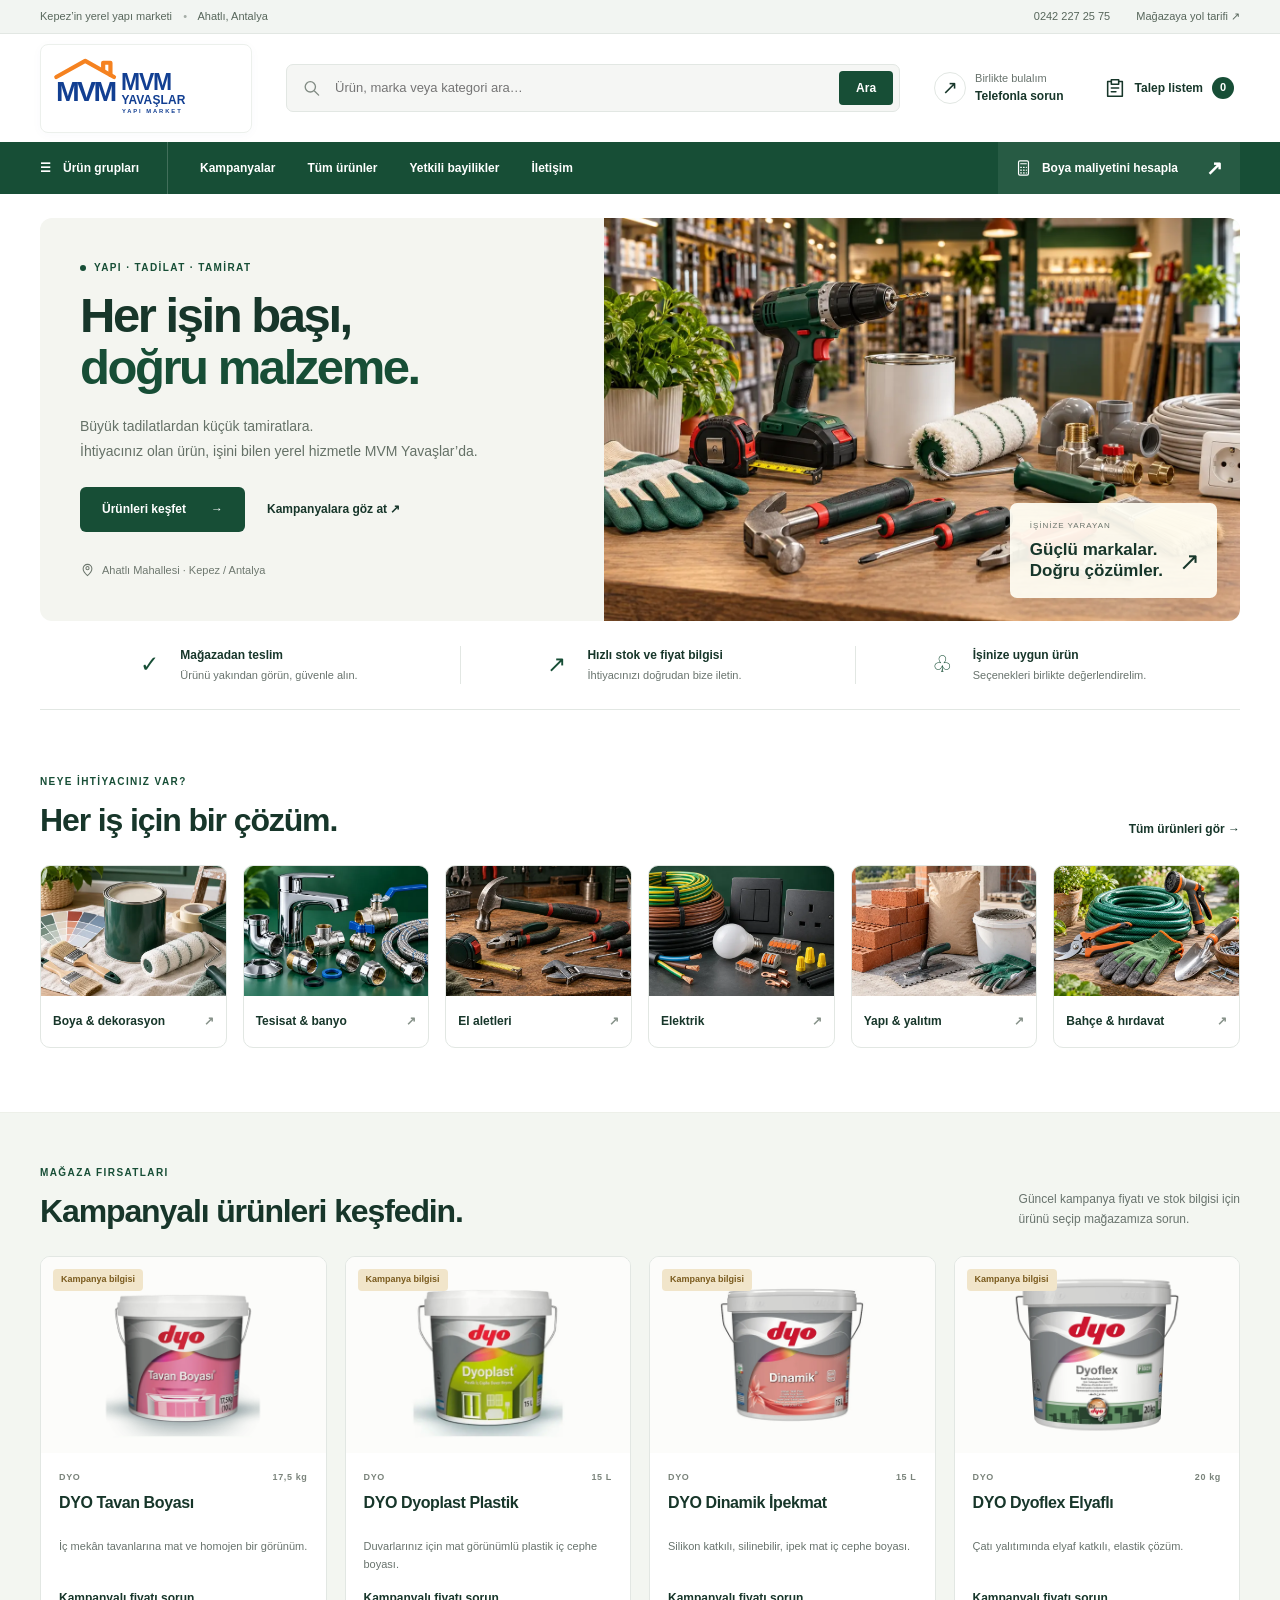
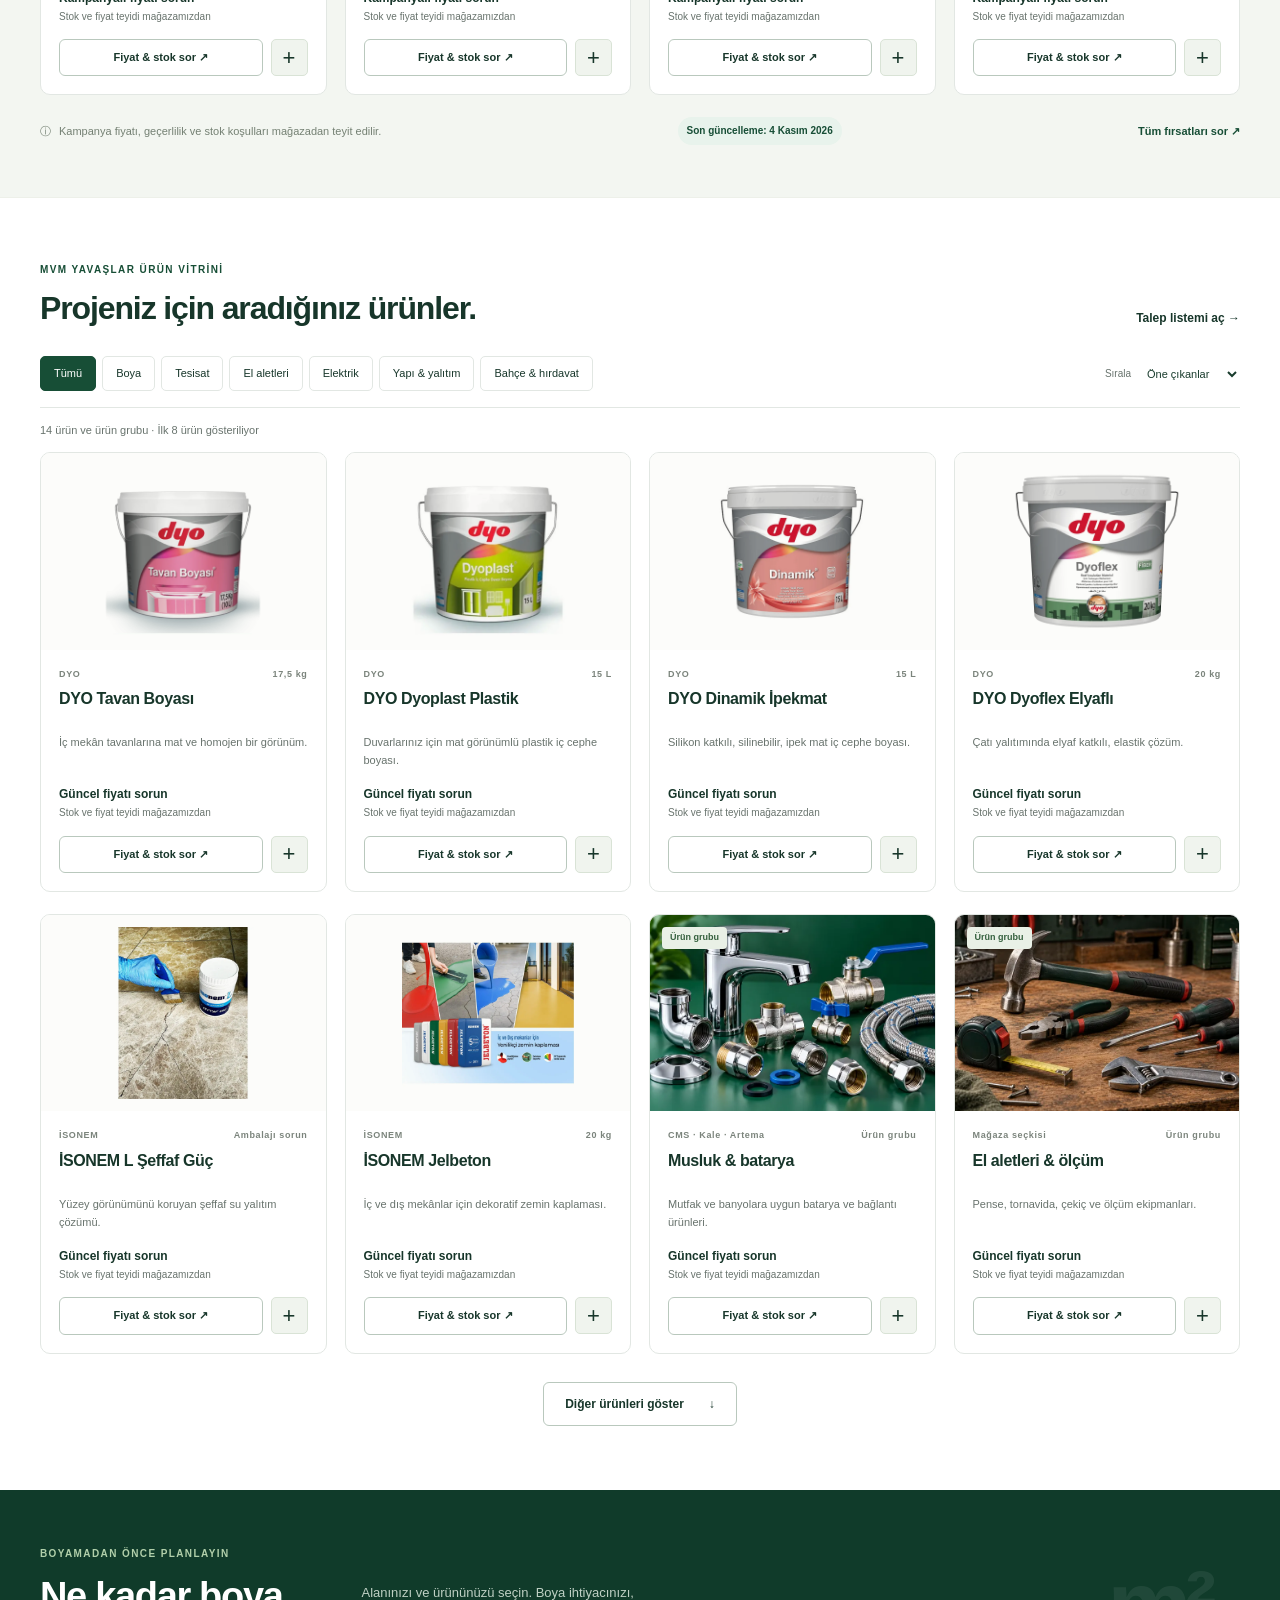
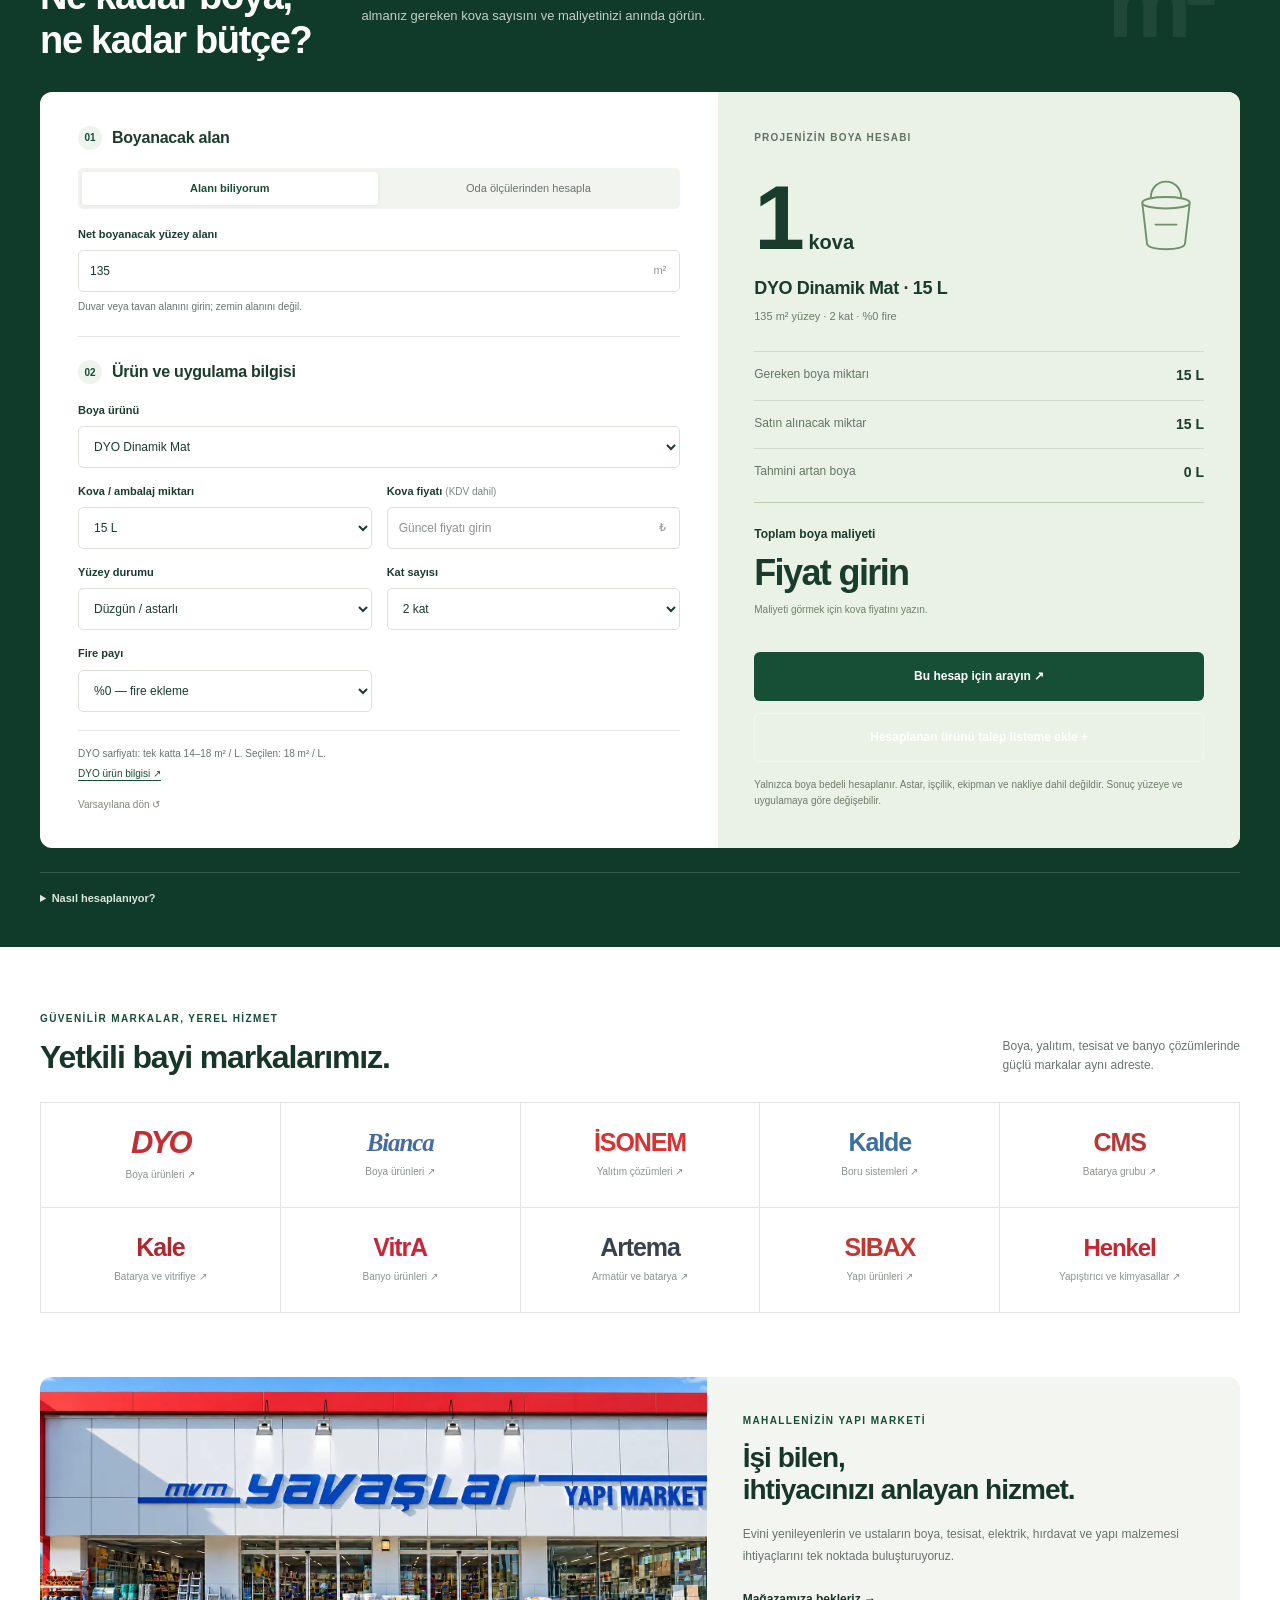
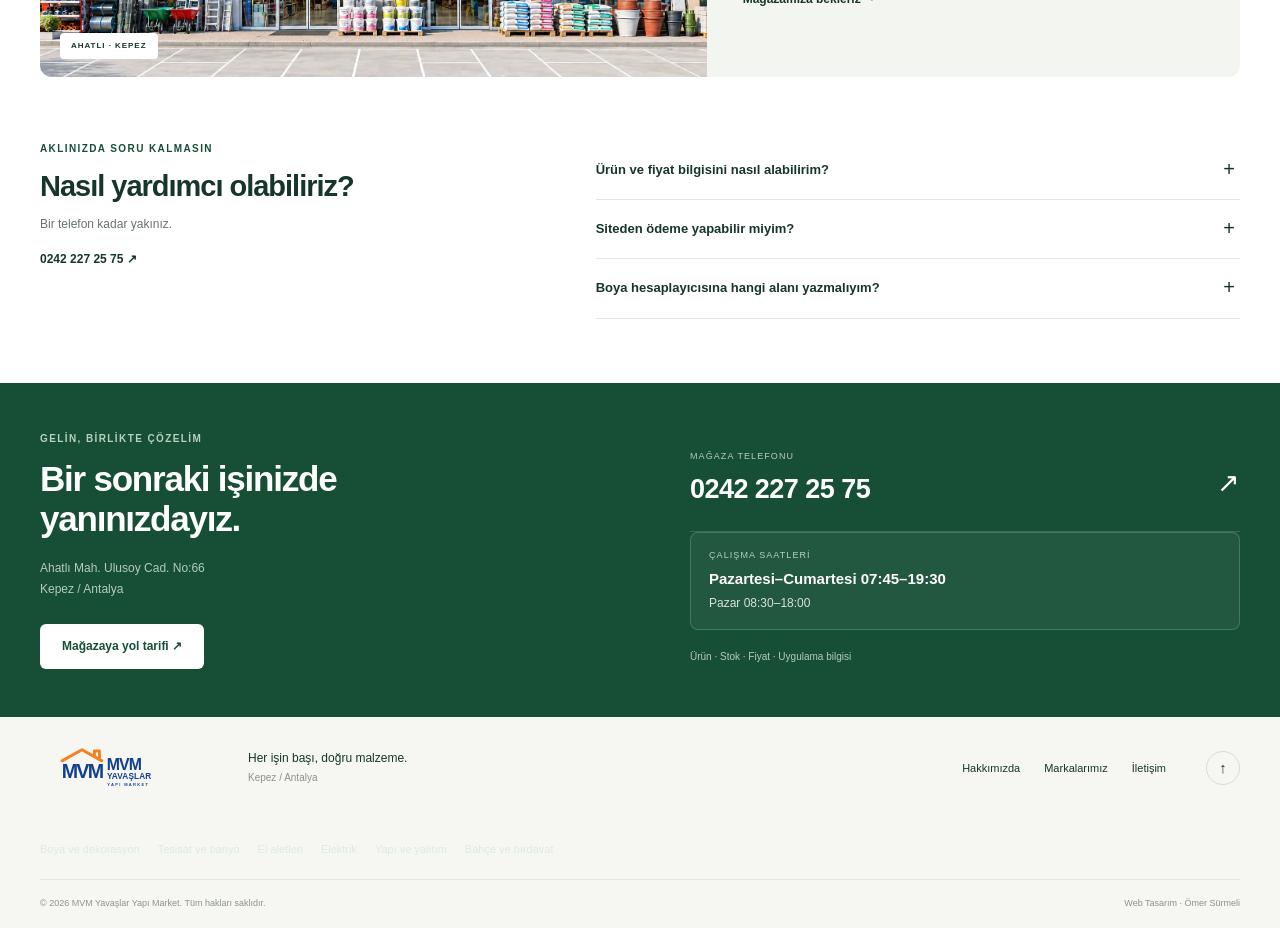
==== commit b136564c: "Fix visible newline escapes in homepage metadata" ====
--- a/index.html
+++ b/index.html
@@ -14,7 +14,13 @@
   <meta property="og:description" content="Ürünleri keşfedin, talep listesi oluşturun ve boya ihtiyacınızı hesaplayın. Kepez / Antalya.">
   <meta property="og:url" content="https://mvmyavaslar.com/">
   <meta property="og:image" content="https://mvmyavaslar.com/assets/mvm-magaza-cephe.webp">
-  <meta name="twitter:card" content="summary_large_image">\n  <meta name="twitter:title" content="MVM Yavaşlar Yapı Market | Ürünler ve Boya Hesaplayıcı">\n  <meta name="twitter:description" content="Ürünleri keşfedin, talep listesi oluşturun ve boya ihtiyacınızı hesaplayın. Kepez / Antalya.">\n  <meta name="twitter:image" content="https://mvmyavaslar.com/assets/mvm-magaza-cephe.webp">\n  <meta property="og:image:alt" content="MVM Yavaşlar Yapı Market mağaza görünümü">\n  <meta property="og:image:width" content="2061">\n  <meta property="og:image:height" content="763">
+  <meta name="twitter:card" content="summary_large_image">
+  <meta name="twitter:title" content="MVM Yavaşlar Yapı Market | Ürünler ve Boya Hesaplayıcı">
+  <meta name="twitter:description" content="Ürünleri keşfedin, talep listesi oluşturun ve boya ihtiyacınızı hesaplayın. Kepez / Antalya.">
+  <meta name="twitter:image" content="https://mvmyavaslar.com/assets/mvm-magaza-cephe.webp">
+  <meta property="og:image:alt" content="MVM Yavaşlar Yapı Market mağaza görünümü">
+  <meta property="og:image:width" content="2061">
+  <meta property="og:image:height" content="763">
   <meta name="mvm-release" content="20261110-phone-only">
   <meta name="theme-color" content="#174e36">
   <link rel="icon" href="assets/mvm-logo-optimized.svg" type="image/svg+xml">
@@ -67,7 +73,7 @@
   <section class="wrap section" id="markalar"><div class="section-head"><div><p class="eyebrow">GÜVENİLİR MARKALAR, YEREL HİZMET</p><h2>Yetkili bayi markalarımız.</h2></div><p class="section-description">Boya, yalıtım, tesisat ve banyo çözümlerinde<br>güçlü markalar aynı adreste.</p></div><div class="brand-grid" id="brand-grid"></div></section>
 
   <section class="wrap store-section" id="hakkimizda"><div class="store-image"><img src="assets/mvm-magaza-cephe.webp" alt="MVM Yavaşlar Yapı Market mağaza görseli" width="2061" height="763" loading="lazy"><span>AHATLI · KEPEZ</span></div><div class="store-copy"><p class="eyebrow">MAHALLENİZİN YAPI MARKETİ</p><h2>İşi bilen,<br>ihtiyacınızı anlayan hizmet.</h2><p>Evini yenileyenlerin ve ustaların boya, tesisat, elektrik, hırdavat ve yapı malzemesi ihtiyaçlarını tek noktada buluşturuyoruz.</p><a class="text-link" href="#iletisim">Mağazamıza bekleriz →</a></div></section>
-  <section class="wrap section faq"><div><p class="eyebrow">AKLINIZDA SORU KALMASIN</p><h2>Nasıl yardımcı olabiliriz?</h2><p>Bir telefon kadar yakınız.</p><a class="text-link" href="tel:+902422272575">0242 227 25 75 ↗</a></div><div class="faq-list"><details><summary>Ürün ve fiyat bilgisini nasıl alabilirim?</summary><p>Ürünleri talep listenize ekleyin. Listenizi mağazamızı arayarak güncel fiyat, stok ve kampanya koşullarını öğrenebilirsiniz.</p></details><details><summary>Siteden ödeme yapabilir miyim?</summary><p>Ürünleri sitede inceleyebilir, stok ve fiyat sorabilirsiniz. Alışveriş ve ödeme, ürün teyidinden sonra mağazamızda tamamlanır.</p></details><details><summary>Boya hesaplayıcısına hangi alanı yazmalıyım?</summary><p>Boyanacak duvar veya tavanın net yüzey alanını yazın. Odanın zemin alanını doğrudan duvar alanı olarak kullanmayın. Oda ölçülerinden hesaplama seçeneği ile kapı ve pencere boşluklarını düşebilirsiniz.</p></details></div></section>
+  <section class="wrap section faq"><div><p class="eyebrow">AKLINIZDA SORU KALMASIN</p><h2>Nasıl yardımcı olabiliriz?</h2><p>Bir telefon kadar yakınız.</p><a class="text-link" href="tel:+902422272575">0242 227 25 75 ↗</a></div><div class="faq-list"><details><summary>Ürün ve fiyat bilgisini nasıl alabilirim?</summary><p>Ürünleri talep listenize ekleyin. Mağazamızı arayarak listedeki ürünlerin güncel fiyatını, stok durumunu ve kampanya koşullarını öğrenebilirsiniz.</p></details><details><summary>Siteden ödeme yapabilir miyim?</summary><p>Ürünleri sitede inceleyebilir, stok ve fiyat sorabilirsiniz. Alışveriş ve ödeme, ürün teyidinden sonra mağazamızda tamamlanır.</p></details><details><summary>Boya hesaplayıcısına hangi alanı yazmalıyım?</summary><p>Boyanacak duvar veya tavanın net yüzey alanını yazın. Odanın zemin alanını doğrudan duvar alanı olarak kullanmayın. Oda ölçülerinden hesaplama seçeneği ile kapı ve pencere boşluklarını düşebilirsiniz.</p></details></div></section>
   <section class="contact-section" id="iletisim"><div class="wrap contact-inner"><div><p class="eyebrow">GELİN, BİRLİKTE ÇÖZELİM</p><h2>Bir sonraki işinizde<br>yanınızdayız.</h2><p>Ahatlı Mah. Ulusoy Cad. No:66<br>Kepez / Antalya</p><a class="button light" href="https://www.google.com/maps/search/?api=1&amp;query=Ahatl%C4%B1+Mah.+Ulusoy+Cad.+No%3A66+Kepez+Antalya" target="_blank" rel="noopener">Mağazaya yol tarifi ↗</a></div><div class="contact-links"><a href="tel:+902422272575"><small>MAĞAZA TELEFONU</small><strong>0242 227 25 75</strong><span>↗</span></a><div class="store-hours"><small>ÇALIŞMA SAATLERİ</small><strong>Pazartesi–Cumartesi 07:45–19:30</strong><span>Pazar 08:30–18:00</span></div><p>Ürün · Stok · Fiyat · Uygulama bilgisi</p></div></div></section>
 </main>
 <footer><div class="wrap footer-top"><a href="#anasayfa"><img src="assets/mvm-logo-optimized.svg" width="168" height="70" alt="MVM Yavaşlar Yapı Market" loading="lazy"></a><p>Her işin başı, doğru malzeme.<br><span>Kepez / Antalya</span></p><div><a href="#hakkimizda">Hakkımızda</a><a href="#markalar">Markalarımız</a><a href="#iletisim">İletişim</a></div><a class="back-top" href="#anasayfa" aria-label="Sayfa başına dön">↑</a></div><nav class="wrap footer-categories" aria-label="Ürün grubu sayfaları"><a href="boya-dekorasyon.html">Boya ve dekorasyon</a><a href="tesisat-banyo.html">Tesisat ve banyo</a><a href="el-aletleri.html">El aletleri</a><a href="elektrik.html">Elektrik</a><a href="yapi-yalitim.html">Yapı ve yalıtım</a><a href="bahce-hirdavat.html">Bahçe ve hırdavat</a></nav><div class="wrap footer-bottom"><span>© <span id="year">2026</span> MVM Yavaşlar Yapı Market. Tüm hakları saklıdır.</span><span>Web Tasarım · Ömer Sürmeli</span></div></footer>
